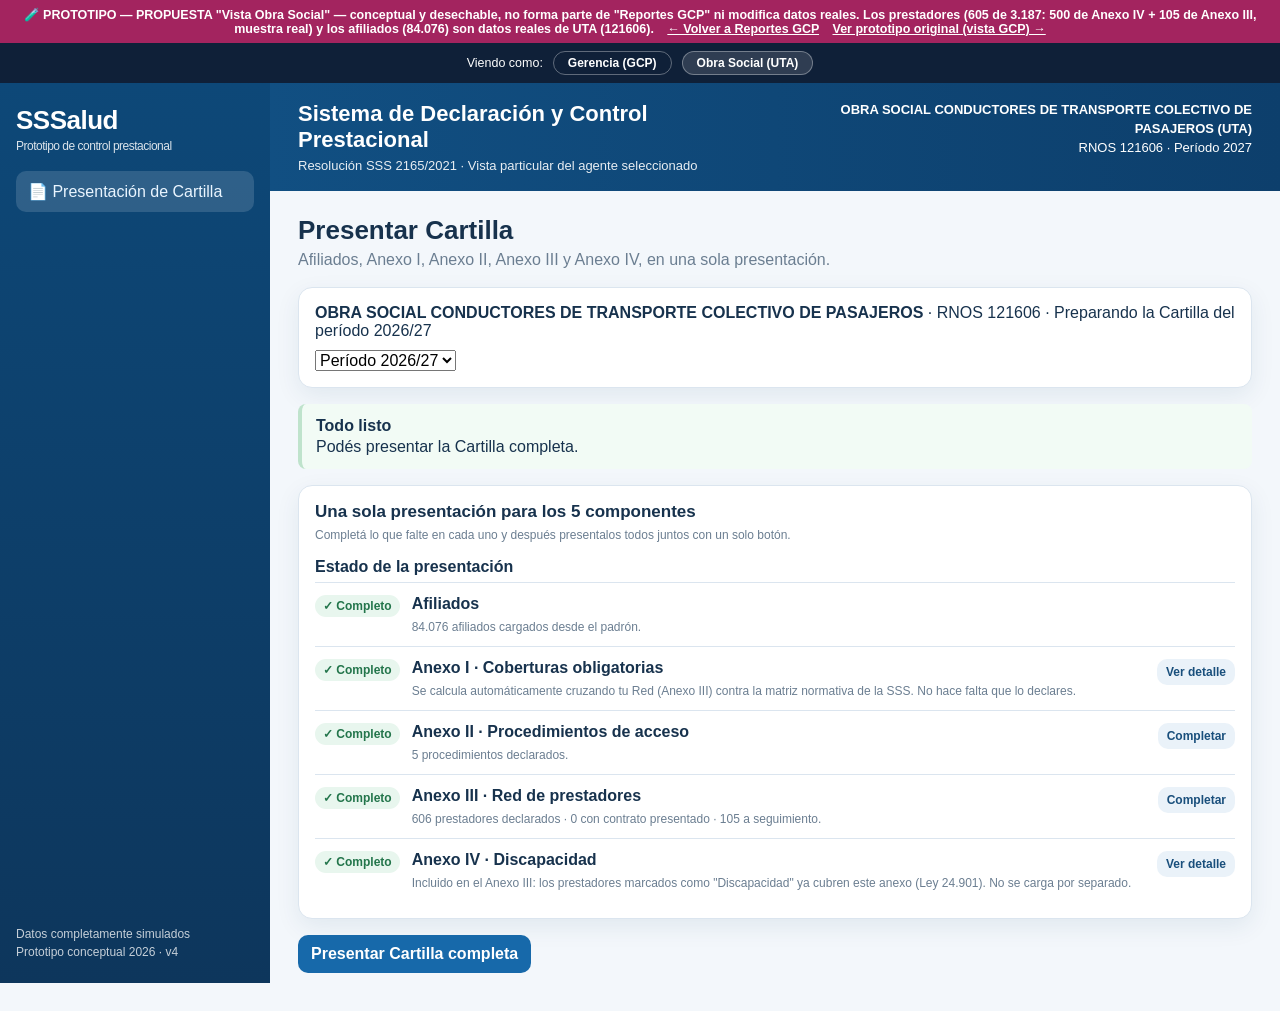
==== prototipo-2165-uta-os.html @ 91e7dcd5 "Prototipo Vista OS: arreglo de raiz el combo de Tipo - ancho automatico segun el contenido mas largo" ====
<!doctype html>
<html lang="es">
<head>
<meta charset="utf-8" />
<meta name="viewport" content="width=device-width, initial-scale=1" />
<title>Prototipo 2165/2021 - Control Prestacional</title>
<style>
:root{
  --navy:#0f3d67; --blue:#1769aa; --blue2:#2e8bd2; --bg:#f3f7fb; --card:#fff;
  --text:#17324d; --muted:#6b7e91; --line:#dbe5ef; --ok:#2e9b62; --warn:#e3a31a;
  --bad:#d84c4c; --info:#5f86b3; --shadow:0 8px 24px rgba(15,61,103,.08);
}
*{box-sizing:border-box} body{margin:0;font-family:Inter,Segoe UI,Arial,sans-serif;background:var(--bg);color:var(--text)}
button,input,select,textarea{font:inherit}.app{display:grid;grid-template-columns:270px 1fr;min-height:100vh}
.sidebar{background:linear-gradient(180deg,#0d4878,#0d365c);color:#fff;position:sticky;top:0;height:100vh;padding:22px 16px;display:flex;flex-direction:column;gap:18px}
.brand{font-size:26px;font-weight:800;letter-spacing:-.5px}.brand small{display:block;font-size:12px;font-weight:500;opacity:.85;margin-top:3px}.nav{display:flex;flex-direction:column;gap:6px}.nav button{border:0;background:transparent;color:#eaf5ff;padding:11px 12px;border-radius:10px;text-align:left;cursor:pointer;display:flex;align-items:center;gap:10px}.nav button:hover,.nav button.active{background:rgba(255,255,255,.14)}.nav .sub{font-size:11px;opacity:.7;display:block;margin-left:28px;margin-top:-5px;margin-bottom:4px}.sidefoot{margin-top:auto;font-size:12px;opacity:.76;line-height:1.5}
.main{min-width:0}.topbar{background:linear-gradient(90deg,#114f82,#0d3f6c);color:#fff;padding:18px 28px;display:flex;justify-content:space-between;gap:20px;align-items:flex-start}.topbar h1{font-size:22px;margin:0 0 5px}.topbar .meta{font-size:13px;opacity:.9}.org{text-align:right;font-size:13px;line-height:1.45}
.content{padding:24px 28px 38px;max-width:1500px;margin:0 auto}.page{display:none}.page.active{display:block}.pagehead{display:flex;justify-content:space-between;gap:16px;align-items:center;margin-bottom:18px}.pagehead h2{margin:0;font-size:26px}.pagehead p{margin:5px 0 0;color:var(--muted)}
.grid{display:grid;gap:14px}.cards{grid-template-columns:repeat(6,minmax(0,1fr));margin-bottom:16px}.card{background:var(--card);border:1px solid var(--line);border-radius:14px;box-shadow:var(--shadow);padding:16px}.metric{min-height:98px;padding:13px 14px}.metric .k{font-size:11.5px;color:var(--muted);line-height:1.25}.metric .v{font-size:22px;font-weight:800;margin:5px 0 3px}.metric .s{font-size:11px;color:var(--muted)}
.status{display:inline-flex;align-items:center;gap:6px;padding:4px 8px;border-radius:999px;font-size:12px;font-weight:700}.ok{background:#e8f6ee;color:#23754b}.warn{background:#fff4db;color:#8c6200}.bad{background:#fde8e8;color:#9c2c2c}.info{background:#eaf1f8;color:#3f668f}.gray{background:#eef2f5;color:#687786}.dot{width:8px;height:8px;border-radius:50%;background:currentColor}
.two{grid-template-columns:1.4fr 1fr}.three{grid-template-columns:1.2fr .9fr .9fr}.section-title{font-size:17px;font-weight:800;margin:0 0 12px}.progress{height:10px;background:#e9eff5;border-radius:999px;overflow:hidden}.progress span{display:block;height:100%;background:linear-gradient(90deg,var(--blue),#39a5e7)}
.alert{display:flex;gap:12px;padding:12px 0;border-bottom:1px solid var(--line)}.alert:last-child{border-bottom:0}.alert-icon{width:30px;height:30px;border-radius:50%;display:grid;place-items:center;color:#fff;font-weight:900;flex:0 0 auto}.alert strong{display:block;font-size:14px}.alert small{color:var(--muted)}
.tablewrap{overflow:auto;border:1px solid var(--line);border-radius:12px;background:#fff}.table{width:100%;border-collapse:collapse;font-size:13px}.table th{background:#edf4fa;text-align:left;padding:11px;white-space:nowrap}.table td{padding:11px;border-top:1px solid var(--line);vertical-align:top}.table tr:hover td{background:#fafcff}.filters{display:flex;gap:10px;flex-wrap:wrap;margin-bottom:12px}.filters input,.filters select{border:1px solid #cddae6;border-radius:10px;padding:9px 10px;background:#fff;min-width:160px}.btn{border:0;border-radius:10px;padding:10px 13px;cursor:pointer;font-weight:700}.btn.primary{background:var(--blue);color:#fff}.btn.secondary{background:#eaf2f9;color:#194f7c}.btn.danger{background:#fdeaea;color:#a22b2b}.btn.small{padding:6px 9px;font-size:12px}.btn:disabled{opacity:.45;cursor:not-allowed}.actions{display:flex;gap:8px;flex-wrap:wrap}
.providers-table{table-layout:fixed}
.providers-table th:nth-child(1),.providers-table td:nth-child(1){width:16%}
.providers-table th:nth-child(2),.providers-table td:nth-child(2){width:13%}
.providers-table th:nth-child(3),.providers-table td:nth-child(3){width:13%}
.providers-table th:nth-child(4),.providers-table td:nth-child(4){width:24%}
.providers-table th:nth-child(5),.providers-table td:nth-child(5){width:17%;white-space:normal}
.providers-table th:nth-child(6),.providers-table td:nth-child(6){width:12%}
.providers-table th:nth-child(7),.providers-table td:nth-child(7){width:5%}
.providers-table td{padding:8px 11px;line-height:1.3;font-size:13px}
.providers-table .mini-note{margin-top:1px;font-size:11px}
.multi-select{position:relative;display:inline-block}
.multi-select summary{list-style:none;cursor:pointer;border:1px solid #cddae6;border-radius:10px;padding:9px 10px;background:#fff;min-width:180px;display:flex;justify-content:space-between;align-items:center;gap:8px;font-size:13px;color:#20364a}
.multi-select summary::-webkit-details-marker{display:none}
.multi-select summary::after{content:'▾';color:var(--muted);font-size:11px}
.multi-select[open] summary{border-color:var(--blue)}
.multi-select .ms-menu{position:absolute;z-index:30;top:calc(100% + 4px);left:0;background:#fff;border:1px solid #cddae6;border-radius:10px;box-shadow:0 10px 26px rgba(15,40,70,.18);padding:8px;width:max-content;min-width:210px;max-width:340px;max-height:280px;overflow-y:auto;overflow-x:hidden;box-sizing:border-box}
.multi-select .ms-actions{display:flex;gap:12px;margin-bottom:6px;padding-bottom:6px;border-bottom:1px solid var(--line);font-size:12px}
.multi-select .ms-actions button{background:none;border:0;color:var(--blue);cursor:pointer;font-weight:700;padding:0}
.multi-select .ms-menu label{display:flex;align-items:center;gap:9px;padding:6px 6px;font-size:13px;white-space:nowrap;border-radius:6px;cursor:pointer;box-sizing:border-box}
.multi-select .ms-menu label input{flex:none;margin:0}
.multi-select .ms-menu label span{white-space:nowrap}
.multi-select .ms-menu label:hover{background:#f3f7fb}
.plain-list{font-size:13px;line-height:1.4}


.plain-list .more-link{color:#3f668f;cursor:pointer;text-decoration:underline;font-size:11.5px}
.contract-text{font-weight:800;font-size:13px}
.contract-text.ok{color:#23754b}.contract-text.warn{color:#8c6200}.contract-text.bad{color:#9c2c2c}.contract-text.info{color:#3f668f}
.detail-compact{border:1px solid var(--line);border-radius:10px;padding:11px 13px;background:#fafcff;font-size:14.5px}
.detail-compact .drow{padding:5px 0;border-bottom:1px dashed #e3eaf1}.detail-compact .drow:last-child{border-bottom:0}
.detail-compact .drow b{display:inline-block;min-width:130px;color:var(--blue);font-weight:800;font-size:12px;text-transform:uppercase;letter-spacing:.3px}

.kpirow{display:flex;gap:8px;flex-wrap:wrap}.pill{background:#eef5fb;border:1px solid #d7e4ef;border-radius:999px;padding:7px 10px;font-size:12px}.law{display:grid;grid-template-columns:1.1fr 1.2fr .9fr .8fr auto;gap:10px;align-items:center;padding:12px;border-bottom:1px solid var(--line)}.law:last-child{border-bottom:0}.law small{color:var(--muted)}
.locality{display:grid;grid-template-columns:1.1fr .55fr 1.1fr 1fr .85fr .8fr;gap:10px;align-items:center;padding:12px;border-bottom:1px solid var(--line)}.locality.header{font-weight:800;background:#edf4fa;border-radius:10px 10px 0 0}.locality:last-child{border-bottom:0}
.callout{border-left:4px solid var(--blue);background:#eef6fc;padding:13px 14px;border-radius:8px;margin-bottom:14px}.callout.warnc{border-left-color:var(--warn);background:#fff8e9}.callout.badc{border-left-color:var(--bad);background:#fff1f1}.callout strong{display:block;margin-bottom:3px}
.formgrid{display:grid;grid-template-columns:repeat(2,minmax(0,1fr));gap:12px}.field label{display:block;font-size:12px;font-weight:800;margin-bottom:5px}.field input,.field select,.field textarea{width:100%;border:1px solid #cbd9e6;border-radius:9px;padding:10px;background:#fff}.field.full{grid-column:1/-1}.checkgrid{display:grid;grid-template-columns:repeat(3,1fr);gap:8px}.check{border:1px solid var(--line);padding:9px;border-radius:9px;background:#fafcff;font-size:13px}
.modal{position:fixed;inset:0;background:rgba(10,35,55,.45);display:none;place-items:center;padding:20px;z-index:50}.modal.open{display:grid}.modalbox{background:#fff;width:min(820px,100%);max-height:90vh;overflow:auto;border-radius:16px;box-shadow:0 30px 80px rgba(0,0,0,.25)}.modalhead{padding:16px 18px;border-bottom:1px solid var(--line);display:flex;justify-content:space-between;align-items:center}.modalbody{padding:18px}.modalfoot{padding:14px 18px;border-top:1px solid var(--line);display:flex;justify-content:flex-end;gap:8px}.x{border:0;background:transparent;font-size:22px;cursor:pointer;color:var(--muted)}
.toast{position:fixed;right:20px;bottom:20px;background:#123f66;color:#fff;padding:12px 16px;border-radius:10px;box-shadow:var(--shadow);display:none;z-index:80}.toast.show{display:block}.empty{padding:30px;text-align:center;color:var(--muted)}
.steps{display:grid;gap:10px}.step{display:flex;gap:12px;align-items:flex-start;padding:12px;border:1px solid var(--line);border-radius:10px}.step .n{width:26px;height:26px;border-radius:50%;display:grid;place-items:center;background:#eaf2f9;color:var(--blue);font-weight:800}.step.done .n{background:#e8f6ee;color:var(--ok)}
.modalbox.wide{width:min(1120px,96vw)}.refesbar{display:grid;grid-template-columns:1fr auto;gap:10px;align-items:end}.typegrid{display:grid;grid-template-columns:repeat(4,minmax(0,1fr));gap:8px}.typecheck{display:flex;gap:8px;align-items:flex-start;padding:10px;border:1px solid var(--line);border-radius:10px;background:#fafcff;font-size:13px;cursor:pointer}.typecheck input{margin-top:2px}.groupbox{border:1px solid var(--line);border-radius:12px;padding:13px;background:#fbfdff;margin-top:12px}.groupbox.hidden{display:none}.group-title{display:flex;justify-content:space-between;align-items:center;gap:10px;font-size:13px;font-weight:800;margin-bottom:10px}.servicegrid{display:grid;grid-template-columns:repeat(4,minmax(0,1fr));gap:7px 12px}.serviceitem{display:flex;gap:7px;align-items:flex-start;font-size:12px}.serviceitem input{margin-top:2px}.provider-summary{display:flex;gap:6px;flex-wrap:wrap}.chip{display:inline-flex;align-items:center;background:#edf4fa;border:1px solid #d5e3ef;border-radius:999px;padding:4px 7px;font-size:11px;color:#355b7b}.chip.more{background:#f5f1ff;border-color:#ddd1ff;color:#62459c}.th-sort{background:none;border:0;font:inherit;font-weight:700;color:inherit;cursor:pointer;padding:0;text-align:left}.th-sort:hover{text-decoration:underline}.clickable-row{cursor:pointer}.clickable-row:hover{background:#f5f9fd}.mini-note{font-size:12px;color:var(--muted);margin-top:7px}.detail-list{display:grid;grid-template-columns:repeat(2,minmax(0,1fr));gap:10px}.detail-box{border:1px solid var(--line);border-radius:10px;padding:11px;background:#fafcff}.detail-box b{display:block;margin-bottom:4px}.inline-help{font-size:11px;color:var(--muted)}

/* Dashboard de control */
.dashboard-head{display:flex;justify-content:space-between;gap:14px;align-items:flex-start;margin-bottom:14px}.dashboard-org{background:#eef6fc;border:1px solid var(--line);border-radius:12px;padding:11px 13px;min-width:310px;font-size:12px;line-height:1.45}.dashboard-org b{font-size:13px}.metric.clickable{cursor:pointer;transition:.18s transform,.18s box-shadow}.metric.clickable:hover{transform:translateY(-2px);box-shadow:0 12px 28px rgba(15,61,103,.14)}
.dashboard-main{display:grid;grid-template-columns:1.35fr .9fr 1fr;gap:14px;margin-bottom:14px}.donut-wrap{display:flex;align-items:center;gap:28px;min-height:255px}.donut{width:175px;height:175px;border-radius:50%;background:conic-gradient(var(--ok) 0 92%,var(--warn) 92% 97%,var(--bad) 97% 100%);display:grid;place-items:center;position:relative;flex:0 0 auto}.donut:before{content:"";width:116px;height:116px;border-radius:50%;background:#fff;position:absolute}.donut-center{position:relative;text-align:center;z-index:2}.donut-center strong{font-size:30px;display:block}.donut-center small{color:var(--muted)}.legend{display:grid;gap:12px}.legend-row{display:flex;gap:9px;align-items:center;font-size:13px}.legend-dot{width:12px;height:12px;border-radius:50%;flex:0 0 auto}.map-card{min-height:300px}.map-tabs{display:flex;gap:0;margin-bottom:10px}.map-tabs span{padding:7px 14px;border:1px solid var(--line);font-size:12px}.map-tabs span:first-child{background:var(--blue);color:#fff;border-color:var(--blue);border-radius:8px 0 0 8px}.map-tabs span:last-child{border-radius:0 8px 8px 0}.arg-map{display:grid;grid-template-columns:118px 1fr;gap:14px;align-items:center}.argentina-schematic{height:210px;position:relative;margin:auto;width:88px}.province{position:absolute;border-radius:10px;border:2px solid #fff;box-shadow:0 0 0 1px rgba(0,0,0,.04)}.province.okp{background:#47b86e}.province.warnp{background:#f1b62b}.province.badp{background:#e35a5a}.province.grayp{background:#c9d2da}.p1{width:50px;height:31px;left:17px;top:0}.p2{width:56px;height:32px;left:12px;top:25px}.p3{width:62px;height:34px;left:8px;top:51px}.p4{width:58px;height:34px;left:11px;top:78px}.p5{width:52px;height:34px;left:16px;top:105px}.p6{width:46px;height:34px;left:22px;top:132px}.p7{width:37px;height:31px;left:28px;top:159px}.p8{width:26px;height:26px;left:36px;top:184px}.map-legend{display:grid;gap:9px;font-size:12px}.map-legend b{font-size:13px}.alert-count{background:var(--bad);color:#fff;border-radius:999px;padding:2px 7px;font-size:11px;margin-left:5px}.dashboard-bottom{display:grid;grid-template-columns:1.25fr .95fr .82fr;gap:14px}.module-table{width:100%;border-collapse:collapse;font-size:12px}.module-table th{background:#edf4fa;text-align:left;padding:9px}.module-table td{padding:9px;border-top:1px solid var(--line)}.beneficiary-list{display:grid;gap:10px}.beneficiary-row{display:grid;grid-template-columns:90px 1fr 58px;gap:9px;align-items:center;font-size:12px}.bar{height:11px;background:#e8eef4;border-radius:2px;overflow:hidden}.bar span{display:block;height:100%;background:#2586cf}.quick-list{display:grid;gap:8px}.quick-list button{width:100%;text-align:left;border:1px solid var(--line);background:#f7fbfe;color:#184f7c;border-radius:8px;padding:10px;cursor:pointer;font-weight:700}.quick-list button:hover{background:#edf6fd}.dashboard-note{margin-top:14px;font-size:11px;color:var(--muted)}
@media (max-width:1200px){.dashboard-main,.dashboard-bottom{grid-template-columns:1fr 1fr}.dashboard-main>.card:last-child,.dashboard-bottom>.card:first-child{grid-column:1/-1}}@media (max-width:760px){.dashboard-head{display:block}.dashboard-org{margin-top:10px;min-width:0}.dashboard-main,.dashboard-bottom{grid-template-columns:1fr}.dashboard-main>.card:last-child,.dashboard-bottom>.card:first-child{grid-column:auto}.donut-wrap{flex-direction:column;align-items:flex-start}.arg-map{grid-template-columns:105px 1fr}}

@media (max-width:1100px){.typegrid,.servicegrid{grid-template-columns:repeat(2,1fr)}.cards{grid-template-columns:repeat(3,1fr)}.two,.three{grid-template-columns:1fr}.app{grid-template-columns:220px 1fr}.locality{grid-template-columns:1fr 1fr 1fr}.locality>div:nth-child(n+4){display:none}}
@media (max-width:760px){.typegrid,.servicegrid,.detail-list{grid-template-columns:1fr}.app{display:block}.sidebar{position:relative;height:auto}.nav{display:grid;grid-template-columns:repeat(2,1fr)}.nav .sub{display:none}.topbar{padding:14px 16px}.org{display:none}.content{padding:16px}.cards{grid-template-columns:1fr}.formgrid{grid-template-columns:1fr}.checkgrid{grid-template-columns:1fr}.law{grid-template-columns:1fr}.locality{grid-template-columns:1fr 1fr}.locality>div:nth-child(n+3){display:none}}
</style>
</head>
<body>
<div style="background:#a3245f;color:#fff;text-align:center;padding:7px 12px;font-size:12.5px;font-weight:700">
  🧪 PROTOTIPO — PROPUESTA "Vista Obra Social" — conceptual y desechable, no forma parte de "Reportes GCP" ni modifica datos reales. Los prestadores (605 de 3.187: 500 de Anexo IV + 105 de Anexo III, muestra real) y los afiliados (84.076) son datos reales de UTA (121606).
  <a href="./index.html" style="color:#fff;text-decoration:underline;margin-left:10px">← Volver a Reportes GCP</a>
  <a href="./prototipo-2165-uta.html" style="color:#fff;text-decoration:underline;margin-left:10px">Ver prototipo original (vista GCP) →</a>
</div>
<div style="background:#0f2038;color:#fff;text-align:center;padding:8px 12px;font-size:12.5px;display:flex;align-items:center;justify-content:center;gap:10px">
  <span>Viendo como:</span>
  <button id="roleBtnGcp" onclick="setRole('gcp')" style="border:1px solid #ffffff55;background:#ffffff22;color:#fff;border-radius:999px;padding:4px 14px;font-size:12px;font-weight:800;cursor:pointer">Gerencia (GCP)</button>
  <button id="roleBtnOs" onclick="setRole('os')" style="border:1px solid #ffffff55;background:transparent;color:#fff;border-radius:999px;padding:4px 14px;font-size:12px;font-weight:800;cursor:pointer">Obra Social (UTA)</button>
</div>
<div class="app">
  <aside class="sidebar">
    <div class="brand">SSSalud <small>Prototipo de control prestacional</small></div>
    <div class="nav" id="nav">
      <button class="active" data-page="inicio" data-role="gcp">🏠 Inicio</button>
      <button data-page="agentes" data-role="gcp">🧾 Obras sociales</button><span class="sub" data-role="gcp">Universo / búsqueda</span>
      <button data-page="os" data-role="gcp">📊 Tablero OS</button><span class="sub" data-role="gcp">Detalle de agente seleccionado</span>
      <button data-page="coberturas" data-role="gcp">📋 Coberturas obligatorias</button><span class="sub" data-role="gcp">Anexo I / Matriz normativa</span>
      <button data-page="procedimientos" data-role="gcp">🧭 Procedimientos de acceso</button><span class="sub" data-role="gcp">Anexo II</span>
      <button data-page="red" data-role="gcp">🏥 Red y mecanismos</button><span class="sub" data-role="gcp">Anexo III</span>
      <button data-page="discapacidad" data-role="gcp">♿ Discapacidad</button><span class="sub" data-role="gcp">Anexo IV</span>
      <button data-page="suficiencia" data-role="gcp">📍 Suficiencia prestacional</button>
      <button data-page="reclamos" data-role="gcp">⚠️ Reclamos y alertas</button>
      <button data-page="presentacion" data-role="gcp">📄 Presentación 2165</button>
      <button data-page="presentacion-os" data-role="os">📄 Presentación de Cartilla</button>
    </div>
    <div class="sidefoot">Datos completamente simulados<br>Prototipo conceptual 2026 · v4</div>
  </aside>
  <main class="main">
    <header class="topbar"><div><h1>Sistema de Declaración y Control Prestacional</h1><div class="meta" id="topbarMeta">Resolución SSS 2165/2021 · PROTOTIPO con datos reales de UTA (121606): 605 prestadores reales (Anexo III + IV, muestra de 3.187 totales), y 84.076 afiliados reales</div></div><div class="org" id="topbarOrg"><b>Superintendencia de Servicios de Salud</b><br>Resumen general · Período 2027</div></header>
    <div class="content">
      <section class="page active" id="page-inicio">
        <div class="dashboard-head">
          <div><h2 style="margin:0;font-size:26px">Tablero general · Resolución 2165/2021</h2><p style="margin:5px 0 0;color:var(--muted)">Vista consolidada del universo de Obras Sociales. Desde acá se monitorea el estado general y luego se accede al detalle de una OS.</p></div>
          <div class="dashboard-org"><b>Superintendencia de Servicios de Salud</b><br>Período: <b>2027</b> · Universo de agentes<br><button class="btn small secondary" style="margin-top:7px" data-go="agentes">Buscar obra social</button></div>
        </div>
        <div class="grid cards">
          <div class="card metric clickable" data-go="agentes"><div class="k">Agentes registrados</div><div class="v" id="genTotalAgents">298</div><span class="status info"><span class="dot"></span>Universo total</span><div class="mini-note">Ver listado →</div></div>
          <div class="card metric"><div class="k">Presentaciones recibidas</div><div class="v" id="genPresented">241</div><span class="status ok"><span class="dot"></span>80,9% del total</span><div class="mini-note">Período vigente</div></div>
          <div class="card metric"><div class="k">Aprobadas / conformes</div><div class="v" id="genApproved">180</div><span class="status ok"><span class="dot"></span>Con evaluación favorable</span><div class="mini-note">Seguimiento activo</div></div>
          <div class="card metric"><div class="k">Con observaciones</div><div class="v" id="genObserved">44</div><span class="status warn"><span class="dot"></span>Requieren adecuación</span><div class="mini-note">Ver agentes →</div></div>
          <div class="card metric"><div class="k">No presentadas / pendientes</div><div class="v" id="genPending">74</div><span class="status bad"><span class="dot"></span>Control prioritario</span><div class="mini-note">Intimar / revisar</div></div>
        </div>

        <div class="dashboard-main">
          <div class="card">
            <div style="display:flex;justify-content:space-between;gap:12px;align-items:center"><h3 class="section-title">Cumplimiento general del universo</h3><button class="btn small secondary" data-go="agentes">Abrir listado de obras sociales</button></div>
            <div class="donut-wrap">
              <div class="donut"><div class="donut-center"><strong>81%</strong><small>Presentación<br>vigente</small></div></div>
              <div class="legend">
                <div class="legend-row"><span class="legend-dot" style="background:var(--ok)"></span><div><b>180</b> aprobadas / conformes</div></div>
                <div class="legend-row"><span class="legend-dot" style="background:var(--warn)"></span><div><b>44</b> con observaciones</div></div>
                <div class="legend-row"><span class="legend-dot" style="background:var(--bad)"></span><div><b>17</b> pendientes de evaluación</div></div>
                <div class="legend-row"><span class="legend-dot" style="background:#c9d2da"></span><div><b>57</b> no presentadas</div></div>
              </div>
            </div>
          </div>
          <div class="card map-card">
            <h3 class="section-title">Distribución territorial del control</h3>
            <div class="map-tabs"><span>Por provincia</span><span>Por cantidad de observaciones</span></div>
            <div class="arg-map">
              <div class="arg-grid">
                <span class="g green"></span><span class="g green"></span><span class="g yellow"></span>
                <span class="g green"></span><span class="g red"></span><span class="g green"></span>
                <span class="g green"></span><span class="g yellow"></span><span class="g green"></span>
                <span class="g green"></span><span class="g green"></span><span class="g gray"></span>
              </div>
              <div class="legend compact">
                <div class="legend-row"><span class="legend-dot" style="background:var(--ok)"></span><div>Seguimiento normal (16)</div></div>
                <div class="legend-row"><span class="legend-dot" style="background:var(--warn)"></span><div>Observación media (6)</div></div>
                <div class="legend-row"><span class="legend-dot" style="background:var(--bad)"></span><div>Alta criticidad (2)</div></div>
              </div>
            </div>
            <div class="map-footer"><div><b>6</b> provincias concentran la mayor cantidad de alertas.</div><button class="btn small secondary" data-go="agentes">Ver detalle por OS</button></div>
          </div>
          <div class="card">
            <div style="display:flex;justify-content:space-between;align-items:center"><h3 class="section-title">Alertas globales</h3><button class="btn small secondary" data-go="agentes">Buscar agente</button></div>
            <div id="globalAlerts">
              <div class="alert"><div class="alert-icon" style="background:var(--bad)">!</div><div><strong>No presentación</strong><small>57 agentes todavía no presentaron la cartilla 2027.</small></div></div>
              <div class="alert"><div class="alert-icon" style="background:var(--warn)">!</div><div><strong>Red insuficiente</strong><small>44 agentes tienen observaciones de suficiencia territorial.</small></div></div>
              <div class="alert"><div class="alert-icon" style="background:var(--warn)">!</div><div><strong>Urgencias</strong><small>12 agentes mantienen procedimientos incompatibles con atención inmediata.</small></div></div>
              <div class="alert"><div class="alert-icon" style="background:var(--bad)">!</div><div><strong>Leyes especiales</strong><small>9 agentes no acreditan mecanismos completos para insumos / coberturas específicas.</small></div></div>
            </div>
          </div>
        </div>

        <div class="dashboard-lower">
          <div class="card">
            <div style="display:flex;justify-content:space-between;align-items:center"><h3 class="section-title">Resumen por módulo</h3><button class="btn small secondary" data-go="agentes">Ver agentes observados</button></div>
            <div class="tablewrap"><table class="table"><thead><tr><th>Módulo</th><th>Conforme</th><th>Observado</th><th>Pendiente</th></tr></thead><tbody>
              <tr><td><b>Anexo I · Coberturas obligatorias</b></td><td>201</td><td>28</td><td>12</td></tr>
              <tr><td><b>Anexo II · Procedimientos de acceso</b></td><td>223</td><td>13</td><td>5</td></tr>
              <tr><td><b>Anexo III · Red prestacional</b></td><td>194</td><td>37</td><td>10</td></tr>
              <tr><td><b>Anexo IV · Discapacidad</b></td><td>212</td><td>21</td><td>8</td></tr>
              <tr><td><b>Suficiencia prestacional</b></td><td>180</td><td>44</td><td>17</td></tr>
            </tbody></table></div>
          </div>
          <div class="card">
            <h3 class="section-title">Búsqueda rápida de obra social</h3>
            <div class="filters" style="margin-bottom:10px"><input id="homeOsSearch" placeholder="RNOS, nombre o CUIT"><button class="btn primary" id="homeSearchBtn">Buscar</button></div>
            <div class="mini-note">Sugerencia: buscá por RNOS 121606 o "UTA" para ver la Obra Social con datos reales</div>
            <div id="homeSearchResult" class="mini-note" style="margin-top:12px"></div>
            <div class="actions" style="margin-top:14px"><button class="btn secondary" data-go="agentes">Abrir listado completo</button><button class="btn secondary" id="openSelectedOs">Ir al tablero particular</button></div>
          </div>
        </div>
      </section>


      <section class="page" id="page-agentes">
        <div class="pagehead"><div><h2>Obras sociales / Agentes de Seguro</h2><p>Listado general para buscar una obra social y abrir su tablero particular.</p></div><div class="actions"><button class="btn secondary" id="clearAgentFilters">Limpiar filtros</button><button class="btn primary" id="openAgentDetail">Abrir tablero seleccionado</button></div></div>
        <div class="filters"><input id="agentSearch" placeholder="Buscar por RNOS, nombre o CUIT"><select id="agentStatus"><option value="">Todos los estados</option><option>Aprobada</option><option>Observada</option><option>Pendiente</option><option>No presentada</option></select><select id="agentProvince"><option value="">Todas las jurisdicciones</option><option>Nacional</option><option>Córdoba</option><option>Buenos Aires</option><option>Santa Fe</option><option>Chubut</option></select></div>
        <div class="tablewrap"><table class="table"><thead><tr><th></th><th>RNOS</th><th>Obra social</th><th>Jurisdicción</th><th>Estado</th><th>Cobertura</th><th>Red</th><th>Suficiencia</th><th>Alertas</th><th></th></tr></thead><tbody id="agentRows"></tbody></table></div>
      </section>


      <section class="page" id="page-os">
        
        <div class="dashboard-head">
          <div><h2 style="margin:0;font-size:26px">Tablero particular de la obra social</h2><p style="margin:5px 0 0;color:var(--muted)">Detalle del agente seleccionado. Desde aquí se analiza su presentación, red, suficiencia y alertas.</p></div>
          <div class="dashboard-org"><b id="osNameCard">Obra Social del Bienestar</b><br>RNOS: <span id="osRnosCard">999999</span> · <span id="osScopeCard">Cobertura nacional</span><br>Beneficiarios: <b id="osBenefCard">125.430</b> · Período: <b id="osPeriodCard">2027</b><br><button class="btn small secondary" style="margin-top:7px" data-go="suficiencia">Ver datos del padrón</button></div>
        </div>

        <div class="grid cards">
          <div class="card metric clickable" data-go="coberturas"><div class="k">Coberturas obligatorias · Anexo I</div><div class="v" id="metricCoverage">92%</div><span class="status warn"><span class="dot"></span>12 observaciones</span><div class="mini-note">Ver detalle →</div></div>
          <div class="card metric clickable" data-go="procedimientos"><div class="k">Procedimientos de acceso · Anexo II</div><div class="v">Cumple</div><span class="status ok"><span class="dot"></span>Declarados</span><div class="mini-note">Ver detalle →</div></div>
          <div class="card metric clickable" data-go="red"><div class="k">Red declarada · Anexo III</div><div class="v" id="metricProviders">438</div><span class="status info"><span class="dot"></span>Prestadores / sedes</span><div class="mini-note">Ver detalle →</div></div>
          <div class="card metric clickable" data-go="red"><div class="k">Contratos de la red</div><div class="v" id="metricContratosPresentados">—</div><span class="status warn" id="metricContratosSeguimiento"><span class="dot"></span>—</span><div class="mini-note" id="metricContratosNo428">Ver detalle →</div></div>
          <div class="card metric clickable" data-go="discapacidad"><div class="k">Discapacidad · Anexo IV</div><div class="v">Cumple</div><span class="status ok"><span class="dot"></span>Red específica</span><div class="mini-note">Ver detalle →</div></div>
          <div class="card metric clickable" data-go="suficiencia"><div class="k">Suficiencia territorial</div><div class="v" id="metricSuff">83%</div><span class="status warn"><span class="dot"></span>6 jurisdicciones a revisar</span><div class="mini-note">Ver mapa / detalle →</div></div>
        </div>

        <div class="dashboard-main">
          <div class="card">
            <div style="display:flex;justify-content:space-between;gap:12px;align-items:center"><h3 class="section-title">Cobertura normativa · PMO + leyes especiales</h3><button class="btn small secondary" data-go="coberturas">Ver matriz completa</button></div>
            <div class="donut-wrap">
              <div class="donut"><div class="donut-center"><strong>92%</strong><small>Cumplimiento<br>global</small></div></div>
              <div class="legend">
                <div class="legend-row"><span class="legend-dot" style="background:var(--ok)"></span><div><b>142</b> obligaciones cumplidas</div></div>
                <div class="legend-row"><span class="legend-dot" style="background:var(--warn)"></span><div><b>8</b> con observaciones</div></div>
                <div class="legend-row"><span class="legend-dot" style="background:var(--bad)"></span><div><b>4</b> sin cobertura acreditada</div></div>
                <div class="legend-row"><span class="legend-dot" style="background:#c9d2da"></span><div><b>154</b> obligaciones totales</div></div>
              </div>
            </div>
          </div>

          <div class="card map-card">
            <h3 class="section-title">Suficiencia territorial</h3>
            <div class="map-tabs"><span>Por provincia</span><span>Por prestación</span></div>
            <div class="arg-map">
              <div class="argentina-schematic" title="Mapa esquemático del prototipo">
                <span class="province okp p1"></span><span class="province okp p2"></span><span class="province warnp p3"></span><span class="province okp p4"></span><span class="province badp p5"></span><span class="province okp p6"></span><span class="province warnp p7"></span><span class="province okp p8"></span>
              </div>
              <div class="map-legend">
                <div><span class="legend-dot" style="background:var(--ok);display:inline-block;margin-right:7px"></span><b>Suficiencia acreditada</b> (18)</div>
                <div><span class="legend-dot" style="background:var(--warn);display:inline-block;margin-right:7px"></span><b>Con observaciones</b> (4)</div>
                <div><span class="legend-dot" style="background:var(--bad);display:inline-block;margin-right:7px"></span><b>Insuficiencia</b> (2)</div>
                <div><span class="legend-dot" style="background:#c9d2da;display:inline-block;margin-right:7px"></span><b>Sin beneficiarios</b> (0)</div>
                <button class="btn small secondary" style="margin-top:7px" data-go="suficiencia">Abrir análisis territorial</button>
              </div>
            </div>
          </div>

          <div class="card">
            <div style="display:flex;justify-content:space-between;align-items:center"><h3 class="section-title">Alertas principales <span class="alert-count">4</span></h3><button class="btn small secondary" data-go="reclamos">Ver todas</button></div>
            <div id="homeAlerts"></div>
          </div>
        </div>

        <div class="dashboard-bottom">
          <div class="card">
            <h3 class="section-title">Estado por módulo de la Resolución 2165/2021</h3>
            <div class="tablewrap"><table class="module-table"><thead><tr><th>Módulo / Anexo</th><th>Estado</th><th>Detalle</th></tr></thead><tbody>
              <tr><td><b>Anexo I</b> · Coberturas obligatorias</td><td><span class="status ok">Cumple</span></td><td>142/154 obligaciones</td></tr>
              <tr><td><b>Anexo II</b> · Procedimientos de acceso</td><td><span class="status ok">Cumple</span></td><td>Procedimientos declarados</td></tr>
              <tr><td><b>Anexo III</b> · Red de prestadores</td><td><span class="status ok">Cumple</span></td><td><span id="dashboardProviderCount">438</span> prestadores / sedes</td></tr>
              <tr><td><b>Anexo IV</b> · Discapacidad</td><td><span class="status ok">Cumple</span></td><td>Red específica declarada</td></tr>
              <tr><td><b>Suficiencia prestacional</b></td><td><span class="status warn">Observaciones</span></td><td>4 provincias / 12 localidades</td></tr>
            </tbody></table></div>
          </div>

          <div class="card">
            <h3 class="section-title">Beneficiarios por provincia</h3>
            <div class="beneficiary-list">
              <div class="beneficiary-row"><span>Buenos Aires</span><div class="bar"><span style="width:100%"></span></div><b>52.939</b></div>
              <div class="beneficiary-row"><span>Tucumán</span><div class="bar"><span style="width:11%"></span></div><b>6.071</b></div>
              <div class="beneficiary-row"><span>Santa Fe</span><div class="bar"><span style="width:10%"></span></div><b>5.486</b></div>
              <div class="beneficiary-row"><span>C.A.B.A.</span><div class="bar"><span style="width:7%"></span></div><b>3.530</b></div>
              <div class="beneficiary-row"><span>Misiones</span><div class="bar"><span style="width:6%"></span></div><b>3.031</b></div>
              <div class="beneficiary-row"><span>Salta</span><div class="bar"><span style="width:4%"></span></div><b>2.190</b></div>
              <div class="beneficiary-row"><span>Resto (17 provincias)</span><div class="bar"><span style="width:22%"></span></div><b>10.829</b></div>
            </div>
          </div>

          <div class="card">
            <h3 class="section-title">Accesos rápidos</h3>
            <div class="quick-list">
              <button data-go="red">⌕ Buscar prestador · REFES/REFEPS</button>
              <button id="quickNewProvider">⊞ Declarar nuevo prestador</button>
              <button data-go="red">✎ Actualizar prestaciones</button>
              <button data-go="reclamos">▣ Ver reclamos de la OS</button>
              <button data-go="presentacion">▤ Generar presentación 2165/2021</button>
            </div>
          </div>
        </div>
        <div class="dashboard-note">Datos completamente simulados. El tablero representa la lógica funcional propuesta: obligación normativa + padrón + red/mecanismos + REFES/REFEPS + accesibilidad + reclamos.</div>
      
      </section>

      <section class="page" id="page-coberturas">
        <div class="pagehead"><div><h2>Coberturas obligatorias</h2><p>Matriz normativa central. La obra social no declara la ley: declara cómo cumple cada obligación.</p></div><span class="status info"><span class="dot"></span>154 obligaciones simuladas</span></div>
        <div class="callout"><strong>Principio del módulo</strong>La SSS mantiene PMO y leyes especiales. Cuando cambia una norma se actualiza esta matriz una sola vez; no se obliga a cada OS a volver a transcribirla.</div>
        <div class="filters"><input id="lawSearch" placeholder="Buscar norma o cobertura"><select id="lawStatus"><option value="">Todos los estados</option><option>Cumple</option><option>Observación</option><option>No acredita</option></select></div>
        <div class="card" style="padding:0"><div id="laws"></div></div>
      </section>

      <section class="page" id="page-procedimientos">
        <div class="pagehead"><div><h2>Procedimientos de acceso</h2><p>Transformación estructurada del Anexo II: reglas reales de acceso, no un texto general.</p></div><button class="btn secondary" id="editProcedures">Editar declaración</button></div>
        <div class="grid two">
          <div class="card"><h3 class="section-title">Procedimientos declarados</h3><div id="proceduresTable" class="tablewrap"></div></div>
          <div><div class="callout warnc"><strong>Regla de urgencia/emergencia</strong>La atención inmediata no debería depender de autorización previa. La validación administrativa se registra como posterior.</div><div class="card"><h3 class="section-title">Controles automáticos</h3><div class="steps"><div class="step done"><div class="n">✓</div><div><b>Canal de orientación</b><br><small>0800 y web declarados.</small></div></div><div class="step done"><div class="n">✓</div><div><b>Autorización programada</b><br><small>Plazos y documentación definidos.</small></div></div><div class="step"><div class="n">!</div><div><b>Urgencias</b><br><small>Una localidad mantiene autorización previa: genera alerta.</small></div></div></div></div></div>
        </div>
      </section>

      <section class="page" id="page-red">
        <div class="pagehead"><div><h2>Red y mecanismos de cobertura</h2><p>La OS declara cada prestador una sola vez y selecciona toda la capacidad que tiene disponible con él.</p></div><button class="btn primary" id="newProvider">+ Declarar prestador</button></div>
        <div class="callout"><strong>Carga simplificada</strong>Una declaración por prestador/sede. La OS marca tipos, especialidades y capacidades en un único formulario; el sistema las desagrega internamente para cruzarlas con PMO, leyes especiales, padrón y suficiencia.</div>
        <div class="filters"><input id="providerSearch" placeholder="Prestador, localidad, tipo o prestación"><select id="providerProvince"><option value="">Todas las provincias</option></select><details class="multi-select" id="providerTipoSelect"><summary><span id="providerTipoSummary">Todos los tipos</span></summary><div class="ms-menu"><div class="ms-actions"><button type="button" onclick="tipoSelectAll(true)">Todos</button><button type="button" onclick="tipoSelectAll(false)">Ninguno</button></div><div id="providerTipoOptions"></div></div></details><select id="providerMode"><option value="">Todas las modalidades</option><option>Contrato directo</option><option>Pago por prestación</option><option>Convenio regional</option><option>Derivación garantizada</option></select><select id="providerContract"><option value="">Contrato: Todos</option><option value="presentado">Presentado</option><option value="no428">N/C (428/99)</option><option value="seguimiento">Sin contrato — a seguimiento</option><option value="otros">Sin contrato — otros motivos</option></select></div>
        <div class="mini-note" style="margin-bottom:8px"><b>Contrato:</b> refleja si hay Nº de EX o PDF cargado. No indica si el prestador está habilitado — eso ya lo garantiza REFES/REFEPS al momento de declararlo.</div>
        <div class="tablewrap"><table class="table providers-table"><thead><tr id="providerHeadRow"><th>Prestador</th><th>Ubicación</th><th>Tipo(s)</th><th>Prestación</th><th>Modalidad</th><th>Contrato</th><th></th></tr></thead><tbody id="providerRows"></tbody></table></div>
      </section>

      <section class="page" id="page-discapacidad">
        <div class="pagehead"><div><h2>Discapacidad · Ley 24.901</h2><p>Red específica vinculada al mismo registro de prestadores, evitando duplicar carga.</p></div><span class="status ok" style="cursor:pointer" onclick="showCriteria('Discapacidad · Ley 24.901 — Criterios evaluados', `<ul style=\'margin:0;padding-left:18px;line-height:1.7\'><li>Existencia de al menos un prestador por modalidad exigida (rehabilitación, centro de día, escolaridad especial, transporte) en cada jurisdicción con afiliados.</li><li>Población alcanzada por esa modalidad vs. población total con discapacidad declarada en la jurisdicción.</li><li>Mecanismo de acceso disponible (directo, derivación) compatible con la frecuencia habitual del tratamiento.</li><li>Ausencia de reclamos confirmados asociados a esa modalidad en el período vigente.</li></ul><div class=\'mini-note\' style=\'margin-top:10px\'>Resultado simulado en este prototipo — la lógica de cruce real todavía no está construida.</div>`)"><span class="dot"></span>Cumple estructuralmente</span></div>
        <div class="grid two"><div class="card"><h3 class="section-title">Modalidades controladas</h3><div class="tablewrap"><table class="table"><thead id="modalidadesHead"><tr><th>Modalidad</th><th>Prestadores</th><th>Jurisdicciones</th><th>Estado</th></tr></thead><tbody id="modalidadesRows"></tbody></table></div><div class="mini-note">Hacé clic en una fila para ver el listado de prestadores de esa modalidad en Red y mecanismos.</div></div><div class="card"><h3 class="section-title">Lógica</h3><p>El sistema no considera suficiente que exista un prestador de discapacidad en una cartilla. Cruza <b>modalidad exigida + población alcanzada + ubicación + mecanismo de acceso</b>.</p><div class="callout warnc"><strong>Ejemplo</strong>Una provincia puede tener red de rehabilitación, pero quedar observada en centro de día si la única alternativa exige una derivación territorial incompatible con la frecuencia del tratamiento.</div></div></div>
      </section>

      <section class="page" id="page-suficiencia">
        <div class="pagehead"><div><h2>Suficiencia prestacional</h2><p>Resultado del cruce: obligación + padrón + red/mecanismo + REFES + condiciones de acceso.</p></div><button class="btn secondary" id="recalc">Recalcular</button></div>
        <div class="kpirow" style="margin-bottom:12px"><span class="pill">Básica</span><span class="pill">Intermedia</span><span class="pill">Alta complejidad</span><span class="pill">Programada</span><span class="pill">Urgencia/Emergencia</span></div>
        <div class="filters"><select id="suffStatus"><option value="">Todos</option><option>Cumple</option><option>Observación</option><option>No cumple</option></select><select id="suffLocalidad"><option value="">Todas las localidades</option></select><select id="suffPrestacion"><option value="">Todas las prestaciones</option></select></div>
        <div class="card" style="padding:0"><div class="locality header"><div>Localidad</div><div>Afiliados</div><div>Prestación</div><div>Mecanismo</div><div>Acceso</div><div>Resultado</div></div><div id="suffRows"></div></div>
      </section>

      <section class="page" id="page-reclamos">
        <div class="pagehead"><div><h2>Reclamos y alertas</h2><p>El reclamo sigue siendo expediente, pero también se registra como incidente prestacional estructurado para detectar patrones.</p></div><button class="btn secondary" id="simulateComplaint">+ Simular reclamo</button></div>
        <div class="callout"><strong>Cruce automático</strong>OS → prestación → localidad → prestador → motivo estructurado → contrato/mecanismo. Los reclamos repetidos pueden degradar la confianza de una red aparentemente suficiente.</div>
        <div class="callout" style="background:#f4f6fb;border-color:var(--line)"><strong>¿Qué significa el Estado?</strong> <b>Abierto</b>: recién ingresado, todavía sin ninguna acción. <b>En verificación</b>: se disparó una verificación puntual (botón "Verificar") y está pendiente la respuesta del prestador/OS. <b>Confirmado</b>: se corroboró que el problema es real. <b>Descartado</b> (no visible en este ejemplo): se verificó y no correspondía.</div>
        <div class="tablewrap"><table class="table"><thead><tr><th>ID</th><th>Localidad</th><th>Prestación</th><th>Prestador</th><th>Motivo</th><th>Fecha</th><th>Estado</th><th></th></tr></thead><tbody id="complaintRows"></tbody></table></div>
      </section>

      <section class="page" id="page-presentacion">
        <div class="pagehead"><div><h2>Presentación Resolución 2165/2021</h2><p>Mientras la norma vigente mantenga los anexos, el sistema puede generarlos a partir de la información estructurada.</p></div><button class="btn primary" id="generateSubmission">Generar borrador</button></div>
        <div class="grid two"><div class="card"><h3 class="section-title">Estado de anexos</h3><div class="steps" id="submissionSteps"><div class="step done"><div class="n">✓</div><div><b>Anexo I · Coberturas obligatorias</b><br><small>Matriz normativa aplicada. 12 obligaciones requieren observación.</small></div></div><div class="step done"><div class="n">✓</div><div><b>Anexo II · Procedimientos de acceso</b><br><small>Declaración estructurada completa.</small></div></div><div class="step done"><div class="n">✓</div><div><b>Anexo III · Red de prestadores</b><br><small><span id="submissionProviderCount">438</span> prestadores/sedes declarados.</small></div></div><div class="step done"><div class="n">✓</div><div><b>Anexo IV · Discapacidad</b><br><small>Red específica disponible.</small></div></div></div></div><div class="card"><h3 class="section-title">Antes de presentar</h3><div class="callout warnc"><strong>Existen observaciones</strong>La presentación puede generarse, pero el sistema deja identificadas las brechas para fiscalización y seguimiento.</div><div class="actions"><button class="btn secondary" data-go="suficiencia">Ver suficiencia</button><button class="btn secondary" data-go="reclamos">Ver reclamos</button></div><div id="submissionResult" style="margin-top:14px"></div></div></div>
      </section>

      <section class="page" id="page-presentacion-os">
        <div class="pagehead"><div><h2>Presentar Cartilla</h2><p>Afiliados, Anexo I, Anexo II, Anexo III y Anexo IV, en una sola presentación.</p></div></div>
        <div class="card" style="margin-bottom:16px">
          <b>OBRA SOCIAL CONDUCTORES DE TRANSPORTE COLECTIVO DE PASAJEROS</b> · RNOS 121606 · Preparando la Cartilla del período 2026/27
          <div style="margin-top:10px"><select id="osPeriodoSelect" style="max-width:260px"><option>Período 2026/27</option></select></div>
        </div>
        <div id="osPresentacionAviso"></div>
        <div class="card">
          <h3 class="section-title">Una sola presentación para los 5 componentes</h3>
          <p class="mini-note" style="margin-top:-6px">Completá lo que falte en cada uno y después presentalos todos juntos con un solo botón.</p>
          <h4 style="margin:16px 0 6px">Estado de la presentación</h4>
          <div id="osChecklist"></div>
        </div>
        <div style="margin-top:16px"><button class="btn primary" id="btnPresentarCartillaOS" onclick="presentarCartillaOS()">Presentar Cartilla completa</button></div>
      </section>
    </div>
  </main>
</div>

<div class="modal" id="providerModal"><div class="modalbox wide"><div class="modalhead"><div><b>Declarar prestador</b><div style="font-size:12px;color:var(--muted)">Una sola declaración por prestador/sede. Seleccioná todo lo que la OS tiene disponible.</div></div><button class="x" data-close="providerModal">×</button></div><div class="modalbody">
  <div class="refesbar">
    <div class="field"><label>Buscar prestador en REFES / REFEPS</label><input id="pLookup" placeholder="Nombre, razón social, CUIT o matrícula"></div>
    <button class="btn secondary" id="simulateRefes">Buscar</button>
  </div>
  <div class="inline-help" style="margin:5px 0 14px">En producción, los datos oficiales se recuperarían del registro correspondiente; la OS no debería volver a escribirlos.</div>
  <div class="formgrid">
    <div class="field"><label>Nombre / Razón social</label><input id="pName" value="Centro Médico Federal"></div>
    <div class="field"><label>CUIT</label><input id="pCuit" value="30-71234567-8"></div>
    <div class="field"><label>ID REFES / REFEPS</label><input id="pRefes" value="REFES-AR-209991"></div>
    <div class="field"><label>Adulto / Pediátrico</label><select id="pAge"><option>Ambos</option><option>Adulto</option><option>Pediátrico</option></select></div>
    <div class="field"><label>Provincia</label><select id="pProvince"><option>Buenos Aires</option><option>Córdoba</option><option>La Rioja</option><option>Formosa</option><option>Chubut</option></select></div>
    <div class="field"><label>Partido / Departamento</label><input id="pDistrict" value="General San Martín"></div>
    <div class="field"><label>Localidad</label><input id="pCity" value="San Martín"></div>
    <div class="field"><label>Modalidad de vínculo</label><select id="pMode"><option>Contrato directo</option><option>Pago por prestación</option><option>Convenio regional</option><option>Derivación garantizada</option></select></div>
    <div class="field"><label>Vigencia</label><input id="pValidity" value="01/01/2027 - 31/12/2027"></div>
    <div class="field"><label>Urgencias / emergencias</label><select id="pUrgency"><option>No corresponde</option><option>Sí - sin autorización previa</option><option>Sí - con validación posterior</option></select></div>
  </div>

  <div class="field full" style="margin-top:14px"><label>Tipo de prestador <span class="inline-help">(marcá todos los que apliquen)</span></label>
    <div class="typegrid" id="providerTypes">
      <label class="typecheck"><input type="checkbox" data-type="Ambulatorio / Especialista" data-group="ambulatory" checked>Ambulatorio / Especialista</label>
      <label class="typecheck"><input type="checkbox" data-type="Diagnóstico y tratamiento" data-group="diagnostic">Centros de diagnóstico y tratamiento</label>
      <label class="typecheck"><input type="checkbox" data-type="Urgencias / Emergencias" data-group="emergency">Centros de urgencia o emergencia</label>
      <label class="typecheck"><input type="checkbox" data-type="Internación" data-group="inpatient">Establecimiento con internación</label>
      <label class="typecheck"><input type="checkbox" data-type="Farmacia" data-service="Farmacia">Farmacia</label>
      <label class="typecheck"><input type="checkbox" data-type="Óptica" data-service="Óptica">Óptica</label>
      <label class="typecheck"><input type="checkbox" data-type="Ortopedia" data-service="Ortopedia">Ortopedia</label>
    </div>
  </div>

  <div class="groupbox" data-service-group="ambulatory">
    <div class="group-title"><span>Especialidades contratadas · Ambulatorio / Especialista</span><button type="button" class="btn small secondary" data-select-group="ambulatory">Marcar todas</button></div>
    <div class="servicegrid">
      <label class="serviceitem"><input type="checkbox" data-service-group-item="ambulatory" value="Cardiología">Cardiología</label>
      <label class="serviceitem"><input type="checkbox" data-service-group-item="ambulatory" value="Cirugía general">Cirugía general</label>
      <label class="serviceitem"><input type="checkbox" data-service-group-item="ambulatory" value="Cirugía infantil">Cirugía infantil</label>
      <label class="serviceitem"><input type="checkbox" data-service-group-item="ambulatory" value="Cirugía plástica reparadora">Cirugía plástica reparadora</label>
      <label class="serviceitem"><input type="checkbox" data-service-group-item="ambulatory" value="Clínica médica" checked>Clínica médica</label>
      <label class="serviceitem"><input type="checkbox" data-service-group-item="ambulatory" value="Dermatología">Dermatología</label>
      <label class="serviceitem"><input type="checkbox" data-service-group-item="ambulatory" value="Endocrinología">Endocrinología</label>
      <label class="serviceitem"><input type="checkbox" data-service-group-item="ambulatory" value="Fisiatría">Fisiatría</label>
      <label class="serviceitem"><input type="checkbox" data-service-group-item="ambulatory" value="Fonoaudiología">Fonoaudiología</label>
      <label class="serviceitem"><input type="checkbox" data-service-group-item="ambulatory" value="Gastroenterología">Gastroenterología</label>
      <label class="serviceitem"><input type="checkbox" data-service-group-item="ambulatory" value="Ginecología">Ginecología</label>
      <label class="serviceitem"><input type="checkbox" data-service-group-item="ambulatory" value="Hematología">Hematología</label>
      <label class="serviceitem"><input type="checkbox" data-service-group-item="ambulatory" value="Infectología">Infectología</label>
      <label class="serviceitem"><input type="checkbox" data-service-group-item="ambulatory" value="Medicina familiar">Medicina familiar</label>
      <label class="serviceitem"><input type="checkbox" data-service-group-item="ambulatory" value="Nefrología">Nefrología</label>
      <label class="serviceitem"><input type="checkbox" data-service-group-item="ambulatory" value="Neumonología">Neumonología</label>
      <label class="serviceitem"><input type="checkbox" data-service-group-item="ambulatory" value="Neurología">Neurología</label>
      <label class="serviceitem"><input type="checkbox" data-service-group-item="ambulatory" value="Nutrición">Nutrición</label>
      <label class="serviceitem"><input type="checkbox" data-service-group-item="ambulatory" value="Obstetricia">Obstetricia</label>
      <label class="serviceitem"><input type="checkbox" data-service-group-item="ambulatory" value="Odontología">Odontología</label>
      <label class="serviceitem"><input type="checkbox" data-service-group-item="ambulatory" value="Oftalmología">Oftalmología</label>
      <label class="serviceitem"><input type="checkbox" data-service-group-item="ambulatory" value="Oncología">Oncología</label>
      <label class="serviceitem"><input type="checkbox" data-service-group-item="ambulatory" value="Otorrinolaringología">Otorrinolaringología</label>
      <label class="serviceitem"><input type="checkbox" data-service-group-item="ambulatory" value="Pediatría" checked>Pediatría</label>
      <label class="serviceitem"><input type="checkbox" data-service-group-item="ambulatory" value="Psicología">Psicología</label>
      <label class="serviceitem"><input type="checkbox" data-service-group-item="ambulatory" value="Psiquiatría">Psiquiatría</label>
      <label class="serviceitem"><input type="checkbox" data-service-group-item="ambulatory" value="Reumatología">Reumatología</label>
      <label class="serviceitem"><input type="checkbox" data-service-group-item="ambulatory" value="Traumatología y Ortopedia">Traumatología y Ortopedia</label>
    </div>
  </div>

  <div class="groupbox hidden" data-service-group="diagnostic">
    <div class="group-title"><span>Prestaciones contratadas · Diagnóstico y tratamiento</span><button type="button" class="btn small secondary" data-select-group="diagnostic">Marcar todas</button></div>
    <div class="servicegrid">
      <label class="serviceitem"><input type="checkbox" data-service-group-item="diagnostic" value="Laboratorio">Laboratorio</label>
      <label class="serviceitem"><input type="checkbox" data-service-group-item="diagnostic" value="Radiología">Radiología</label>
      <label class="serviceitem"><input type="checkbox" data-service-group-item="diagnostic" value="Ecografía">Ecografía</label>
      <label class="serviceitem"><input type="checkbox" data-service-group-item="diagnostic" value="Doppler">Doppler</label>
      <label class="serviceitem"><input type="checkbox" data-service-group-item="diagnostic" value="Mamografía">Mamografía</label>
      <label class="serviceitem"><input type="checkbox" data-service-group-item="diagnostic" value="Tomografía">Tomografía</label>
      <label class="serviceitem"><input type="checkbox" data-service-group-item="diagnostic" value="RMN">RMN</label>
      <label class="serviceitem"><input type="checkbox" data-service-group-item="diagnostic" value="Endoscopía">Endoscopía</label>
      <label class="serviceitem"><input type="checkbox" data-service-group-item="diagnostic" value="Hemodinamia">Hemodinamia</label>
      <label class="serviceitem"><input type="checkbox" data-service-group-item="diagnostic" value="Anatomía patológica">Anatomía patológica</label>
    </div>
  </div>

  <div class="groupbox hidden" data-service-group="emergency">
    <div class="group-title"><span>Capacidad contratada · Urgencias / Emergencias</span><button type="button" class="btn small secondary" data-select-group="emergency">Marcar todas</button></div>
    <div class="servicegrid">
      <label class="serviceitem"><input type="checkbox" data-service-group-item="emergency" value="Guardia general 24/7">Guardia general 24/7</label>
      <label class="serviceitem"><input type="checkbox" data-service-group-item="emergency" value="Guardia pediátrica 24/7">Guardia pediátrica 24/7</label>
      <label class="serviceitem"><input type="checkbox" data-service-group-item="emergency" value="Emergencias traumatológicas">Emergencias traumatológicas</label>
      <label class="serviceitem"><input type="checkbox" data-service-group-item="emergency" value="Estabilización y derivación">Estabilización y derivación</label>
    </div>
  </div>

  <div class="groupbox hidden" data-service-group="inpatient">
    <div class="group-title"><span>Capacidad contratada · Internación</span><button type="button" class="btn small secondary" data-select-group="inpatient">Marcar todas</button></div>
    <div class="servicegrid">
      <label class="serviceitem"><input type="checkbox" data-service-group-item="inpatient" value="Internación general">Internación general</label>
      <label class="serviceitem"><input type="checkbox" data-service-group-item="inpatient" value="Cirugía">Cirugía</label>
      <label class="serviceitem"><input type="checkbox" data-service-group-item="inpatient" value="UTI adultos">UTI adultos</label>
      <label class="serviceitem"><input type="checkbox" data-service-group-item="inpatient" value="UTI pediátrica">UTI pediátrica</label>
      <label class="serviceitem"><input type="checkbox" data-service-group-item="inpatient" value="UCO">UCO</label>
      <label class="serviceitem"><input type="checkbox" data-service-group-item="inpatient" value="Neonatología">Neonatología</label>
      <label class="serviceitem"><input type="checkbox" data-service-group-item="inpatient" value="Internación en Salud Mental">Internación en Salud Mental</label>
    </div>
  </div>

  <div class="field full" style="margin-top:14px"><label>Observaciones / restricciones</label><textarea id="pNotes" rows="3" placeholder="Cupos, edades, sedes, prácticas excluidas, limitaciones contractuales..."></textarea></div>
</div><div class="modalfoot"><button class="btn secondary" data-close="providerModal">Cancelar</button><button class="btn primary" id="saveProvider">Guardar declaración única</button></div></div></div>

<div class="modal" id="providerDetailModal"><div class="modalbox"><div class="modalhead"><div><b id="providerDetailTitle">Detalle del prestador</b><div style="font-size:12px;color:var(--muted)">Cargás este prestador una sola vez acá; el sistema usa lo que tildaste para calcular solo si cumplís el PMO, las leyes especiales y la suficiencia territorial (no hace falta declararlo de nuevo en otro lado).</div></div><button class="x" data-close="providerDetailModal">×</button></div><div class="modalbody" id="providerDetailBody"></div><div class="modalfoot"><button class="btn secondary" data-close="providerDetailModal">Cerrar</button></div></div></div>
<div class="modal" id="criteriaModal"><div class="modalbox"><div class="modalhead"><div><b id="criteriaTitle">Criterios evaluados</b></div><button class="x" data-close="criteriaModal">×</button></div><div class="modalbody" id="criteriaBody"></div><div class="modalfoot"><button class="btn secondary" data-close="criteriaModal">Cerrar</button></div></div></div>

<div class="modal" id="procedureModal"><div class="modalbox"><div class="modalhead"><b>Editar procedimientos de acceso</b><button class="x" data-close="procedureModal">×</button></div><div class="modalbody"><div class="formgrid"><div class="field"><label>Autorizaciones programadas</label><select><option>Web / App / Delegación</option><option>Solo delegación</option></select></div><div class="field"><label>Plazo declarado</label><input value="Hasta 48 h hábiles"></div><div class="field"><label>Urgencias</label><select id="urgencyRule"><option>Sin autorización previa</option><option>Validación posterior</option><option>Requiere autorización previa</option></select></div><div class="field"><label>Traslado sanitario</label><select><option>Central 24/7</option><option>Por autorización</option></select></div><div class="field full"><label>Texto al beneficiario</label><textarea rows="4">Ante una urgencia o emergencia diríjase al efector disponible. La atención inmediata no requiere autorización previa.</textarea></div></div></div><div class="modalfoot"><button class="btn secondary" data-close="procedureModal">Cancelar</button><button class="btn primary" id="saveProcedures">Guardar</button></div></div></div>

<div class="toast" id="toast"></div>
<script>

const osUniverse=[
  {id:'121606',name:'OBRA SOCIAL CONDUCTORES DE TRANSPORTE COLECTIVO DE PASAJEROS (UTA)',rnos:'121606',cuit:'S/D',scope:'Cobertura nacional (datos reales)',province:'Nacional',benef:84076,presentation:'Aprobada',coverage:88,providers:3187,suff:81,alerts:3}
];
function getSelectedOS(){const id=localStorage.getItem('proto2165_os_selected_os')||'121606';return osUniverse.find(x=>x.id===id)||osUniverse[0]}
function setSelectedOS(id){localStorage.setItem('proto2165_os_selected_os',id);updateOSViews();}
function fmt(n){return n.toLocaleString('es-AR')}
function updateTopbar(page){const os=getSelectedOS(); const detailPages=['os','coberturas','procedimientos','red','discapacidad','suficiencia','reclamos','presentacion','presentacion-os'];
  if(detailPages.includes(page)){
    document.getElementById('topbarMeta').textContent='Resolución SSS 2165/2021 · Vista particular del agente seleccionado';
    document.getElementById('topbarOrg').innerHTML=`<b>${os.name}</b><br>RNOS ${os.rnos} · Período 2027`;
  } else {
    document.getElementById('topbarMeta').textContent='Resolución SSS 2165/2021 · PROTOTIPO con datos reales de UTA (121606): 605 prestadores reales (Anexo III + IV, muestra de 3.187 totales), y 84.076 afiliados reales';
    document.getElementById('topbarOrg').innerHTML='<b>Superintendencia de Servicios de Salud</b><br>Resumen general · Período 2027';
  }
}
function renderAgents(){const q=(document.getElementById('agentSearch')?.value||'').toLowerCase(),st=document.getElementById('agentStatus')?.value||'',pr=document.getElementById('agentProvince')?.value||'';const rows=osUniverse.filter(x=>(!q||`${x.rnos} ${x.name} ${x.cuit}`.toLowerCase().includes(q))&&(!st||x.presentation===st)&&(!pr||x.province===pr||x.scope===pr));document.getElementById('agentRows').innerHTML=rows.map(x=>`<tr><td><input type="radio" name="agentPick" value="${x.id}" ${getSelectedOS().id===x.id?'checked':''}></td><td>${x.rnos}</td><td><b>${x.name}</b><br><small>${x.cuit}</small></td><td>${x.scope}</td><td><span class="status ${statusClass(x.presentation==='Aprobada'?'Cumple':x.presentation==='Observada'?'Observación':x.presentation==='Pendiente'?'Observación':'No cumple')}">${x.presentation}</span></td><td>${x.coverage?x.coverage+'%':'—'}</td><td>${x.providers?fmt(x.providers):'—'}</td><td>${x.suff?x.suff+'%':'—'}</td><td>${x.alerts}</td><td><button class="btn small secondary" onclick="openAgent('${x.id}')">Ver tablero</button></td></tr>`).join('')||'<tr><td colspan="10" class="empty">Sin resultados.</td></tr>'}
function openAgent(id){setSelectedOS(id);nav('os')} window.openAgent=openAgent;
function updateOSViews(){const os=getSelectedOS();
  const set=(id,val)=>{const el=document.getElementById(id);if(el)el.textContent=val};
  set('osNameCard',os.name); set('osRnosCard',os.rnos); set('osScopeCard',os.scope); set('osBenefCard',fmt(os.benef)); set('osPeriodCard','2027');
  set('metricCoverage', os.coverage? os.coverage+'%':'—'); set('metricProviders', os.providers? fmt(os.providers):'—'); set('metricSuff', os.suff? os.suff+'%':'—');
  const dp=document.getElementById('dashboardProviderCount'); if(dp) dp.textContent=os.providers?fmt(os.providers):'—';
  const spc=document.getElementById('submissionProviderCount'); if(spc) spc.textContent=os.providers?fmt(os.providers):'—';
  renderAgents(); updateTopbar(document.querySelector('.page.active')?.id.replace('page-','')||'inicio');
}

const state = JSON.parse(localStorage.getItem('proto2165_v4_os') || 'null') || {
 providers:[
  {name:"ALONSO SIDENIUS MARIA GABRIELA",cuit:'S/D',refes:"REFES-UTA-200000",province:"Tucuman",district:"Tafi Viejo",city:"Tafi Viejo",age:'Ambos',types:["Discapacidad"],services:["Maestra de Apoyo"],mode:'Contrato directo',urgency:"No corresponde",validity:'01/08/2026 - 31/07/2027',notes:"Prestador cargado en Anexo IV, pendiente de revisión de datos completos.",status:"Observación"},
  {name:"OLACE MARIA DE LOS ANGELES",cuit:'S/D',refes:"REFES-UTA-200001",province:"Entre Rios",district:"Concordia",city:"Concordia",age:'Ambos',types:["Discapacidad","Ambulatorio / Especialista"],services:["Fisioterapia-Kinesiología"],mode:'Contrato directo',urgency:"No corresponde",validity:'01/08/2026 - 31/07/2027',notes:'',status:"Acreditado"},
  {name:"LOZANO CAMILA",cuit:'S/D',refes:"REFES-UTA-200002",province:"Buenos Aires",district:"Quilmes",city:"Quilmes",age:'Ambos',types:["Discapacidad","Ambulatorio / Especialista"],services:["Terapia Ocupacional"],mode:'Contrato directo',urgency:"No corresponde",validity:'01/08/2026 - 31/07/2027',notes:'',status:"Acreditado"},
  {name:"DELGADO ALEJANDRA MERCEDES",cuit:'S/D',refes:"REFES-UTA-200003",province:"Salta",district:"CAPITAL",city:"CAPITAL",age:'Ambos',types:["Discapacidad","Ambulatorio / Especialista"],services:["Psicopedagogía"],mode:'Contrato directo',urgency:"No corresponde",validity:'01/08/2026 - 31/07/2027',notes:"Prestador cargado en Anexo IV, pendiente de revisión de datos completos.",status:"Observación"},
  {name:"CENTRO PSICOASISTENCIAL ESPACIOS S R L",cuit:'S/D',refes:"REFES-UTA-200004",province:"CABA",district:"—",city:"—",age:'Ambos',types:["Discapacidad","Internación"],services:["Centro de Día"],mode:'Contrato directo',urgency:"No corresponde",validity:'01/08/2026 - 31/07/2027',notes:"Prestador cargado en Anexo IV, pendiente de revisión de datos completos.",status:"Observación"},
  {name:"COSTA MICAELA AYELEN",cuit:'S/D',refes:"REFES-UTA-200005",province:"Buenos Aires",district:"La Matanza",city:"La Matanza",age:'Ambos',types:["Discapacidad","Ambulatorio / Especialista"],services:["Psicopedagogía"],mode:'Contrato directo',urgency:"No corresponde",validity:'01/08/2026 - 31/07/2027',notes:"Prestador cargado en Anexo IV, pendiente de revisión de datos completos.",status:"Observación"},
  {name:"ALEVAGU S.A.",cuit:'S/D',refes:"REFES-UTA-200006",province:"Buenos Aires",district:"Lomas de Zamora",city:"Banfield",age:'Ambos',types:["Discapacidad","Ambulatorio / Especialista"],services:["Atención Ambulatoria"],mode:'Contrato directo',urgency:"No corresponde",validity:'01/08/2026 - 31/07/2027',notes:"Prestador cargado en Anexo IV, pendiente de revisión de datos completos.",status:"Observación"},
  {name:"LEON CEFERINO DAVID",cuit:'S/D',refes:"REFES-UTA-200007",province:"Buenos Aires",district:"Merlo",city:"Merlo",age:'Ambos',types:["Discapacidad","Urgencias / Emergencias"],services:["Transporte"],mode:'Contrato directo',urgency:"Sí - sin autorización previa",validity:'01/08/2026 - 31/07/2027',notes:"Prestador cargado en Anexo IV, pendiente de revisión de datos completos.",status:"Observación"},
  {name:"ENCINA NAHUEL AGUSTIN",cuit:'S/D',refes:"REFES-UTA-200008",province:"Buenos Aires",district:"Lomas de Zamora",city:"Llavallol",age:'Ambos',types:["Discapacidad","Urgencias / Emergencias"],services:["Transporte"],mode:'Contrato directo',urgency:"Sí - sin autorización previa",validity:'01/08/2026 - 31/07/2027',notes:"Prestador cargado en Anexo IV, pendiente de revisión de datos completos.",status:"Observación"},
  {name:"CANTERO VILMA NOEMI",cuit:'S/D',refes:"REFES-UTA-200009",province:"Buenos Aires",district:"Tres de Febrero",city:"Martin Coronado",age:'Ambos',types:["Discapacidad","Ambulatorio / Especialista"],services:["Psicología"],mode:'Contrato directo',urgency:"No corresponde",validity:'01/08/2026 - 31/07/2027',notes:'',status:"Acreditado"},
  {name:"PORTUGUES ANA MARIA",cuit:'S/D',refes:"REFES-UTA-200010",province:"Buenos Aires",district:"Avellaneda",city:"Wilde",age:'Ambos',types:["Discapacidad"],services:["Formación Laboral y/o Rehabilitación Profesional"],mode:'Contrato directo',urgency:"No corresponde",validity:'01/08/2026 - 31/07/2027',notes:"Prestador cargado en Anexo IV, pendiente de revisión de datos completos.",status:"Observación"},
  {name:"CREER Y CREAR ASOCIACION CIVIL",cuit:'S/D',refes:"REFES-UTA-200011",province:"Misiones",district:"CAPITAL",city:"CAPITAL",age:'Ambos',types:["Discapacidad"],services:["Apoyo a la Integración Escolar"],mode:'Contrato directo',urgency:"No corresponde",validity:'01/08/2026 - 31/07/2027',notes:"Prestador cargado en Anexo IV, pendiente de revisión de datos completos.",status:"Observación"},
  {name:"FERENC ELIZABETH ALBINA",cuit:'S/D',refes:"REFES-UTA-200012",province:"Buenos Aires",district:"Escobar",city:"Garin",age:'Ambos',types:["Discapacidad","Ambulatorio / Especialista"],services:["Psicopedagogía"],mode:'Contrato directo',urgency:"No corresponde",validity:'01/08/2026 - 31/07/2027',notes:'',status:"Acreditado"},
  {name:"VILABOA WALTER ANTONIO",cuit:'S/D',refes:"REFES-UTA-200013",province:"Buenos Aires",district:"La Matanza",city:"Gregorio de Laferrere",age:'Ambos',types:["Discapacidad","Urgencias / Emergencias"],services:["Transporte"],mode:'Contrato directo',urgency:"Sí - sin autorización previa",validity:'01/08/2026 - 31/07/2027',notes:"Prestador cargado en Anexo IV, pendiente de revisión de datos completos.",status:"Observación"},
  {name:"SAMPEDRO MARIA VICTORIA",cuit:'S/D',refes:"REFES-UTA-200014",province:"Buenos Aires",district:"General Pueyrredon",city:"Mar Del Plata",age:'Ambos',types:["Discapacidad","Ambulatorio / Especialista"],services:["Terapia Ocupacional"],mode:'Contrato directo',urgency:"No corresponde",validity:'01/08/2026 - 31/07/2027',notes:'',status:"Acreditado"},
  {name:"ABELLA MARIA FERNANDA",cuit:'S/D',refes:"REFES-UTA-200015",province:"Tucuman",district:"CAPITAL",city:"CAPITAL",age:'Ambos',types:["Discapacidad","Ambulatorio / Especialista"],services:["Fonoaudiología"],mode:'Contrato directo',urgency:"No corresponde",validity:'01/08/2026 - 31/07/2027',notes:"Prestador cargado en Anexo IV, pendiente de revisión de datos completos.",status:"Observación"},
  {name:"GARCIA ALEJANDRA SOLEDAD",cuit:'S/D',refes:"REFES-UTA-200016",province:"Buenos Aires",district:"Lomas de Zamora",city:"Temperley",age:'Ambos',types:["Discapacidad","Ambulatorio / Especialista"],services:["Terapia Ocupacional"],mode:'Contrato directo',urgency:"No corresponde",validity:'01/08/2026 - 31/07/2027',notes:'',status:"Acreditado"},
  {name:"DEHEZA LETICIA IVANA",cuit:'S/D',refes:"REFES-UTA-200017",province:"Buenos Aires",district:"Malvinas Argentinas",city:"Ingeniero Adolfo Sourdeaux",age:'Ambos',types:["Discapacidad","Ambulatorio / Especialista"],services:["Psicopedagogía"],mode:'Contrato directo',urgency:"No corresponde",validity:'01/08/2026 - 31/07/2027',notes:'',status:"Acreditado"},
  {name:"ALVAREZ MORONI SOLANA MABEL",cuit:'S/D',refes:"REFES-UTA-200018",province:"Buenos Aires",district:"Tigre",city:"Don Torcuato",age:'Ambos',types:["Discapacidad","Ambulatorio / Especialista"],services:["Psicología"],mode:'Contrato directo',urgency:"No corresponde",validity:'01/08/2026 - 31/07/2027',notes:'',status:"Acreditado"},
  {name:"MONTEROS MARIA MARTA",cuit:'S/D',refes:"REFES-UTA-200019",province:"Tucuman",district:"CAPITAL",city:"CAPITAL",age:'Ambos',types:["Discapacidad","Ambulatorio / Especialista"],services:["Terapia Ocupacional"],mode:'Contrato directo',urgency:"No corresponde",validity:'01/08/2026 - 31/07/2027',notes:"Prestador cargado en Anexo IV, pendiente de revisión de datos completos.",status:"Observación"},
  {name:"LENCINA NATALIA SOLEDAD",cuit:'S/D',refes:"REFES-UTA-200020",province:"Buenos Aires",district:"Berazategui",city:"Berazategui",age:'Ambos',types:["Discapacidad","Ambulatorio / Especialista"],services:["Terapia Ocupacional"],mode:'Contrato directo',urgency:"No corresponde",validity:'01/08/2026 - 31/07/2027',notes:'',status:"Acreditado"},
  {name:"LA ROCCA LAURA MAGALI",cuit:'S/D',refes:"REFES-UTA-200021",province:"Buenos Aires",district:"Moron",city:"Moron",age:'Ambos',types:["Discapacidad","Ambulatorio / Especialista"],services:["Psicología"],mode:'Contrato directo',urgency:"No corresponde",validity:'01/08/2026 - 31/07/2027',notes:'',status:"Acreditado"},
  {name:"TIEMPO DE CRECER CENTRO DE EDUCACION ESPECIALIZADA",cuit:'S/D',refes:"REFES-UTA-200022",province:"CABA",district:"—",city:"—",age:'Ambos',types:["Discapacidad"],services:["Apoyo a la Integración Escolar"],mode:'Contrato directo',urgency:"No corresponde",validity:'01/08/2026 - 31/07/2027',notes:"Prestador cargado en Anexo IV, pendiente de revisión de datos completos.",status:"Observación"},
  {name:"CENTRO DE DIA CASA DE TODOS S.R.L",cuit:'S/D',refes:"REFES-UTA-200023",province:"Buenos Aires",district:"Tigre",city:"Don Torcuato",age:'Ambos',types:["Discapacidad","Internación"],services:["Centro de Día"],mode:'Contrato directo',urgency:"No corresponde",validity:'01/08/2026 - 31/07/2027',notes:"Prestador cargado en Anexo IV, pendiente de revisión de datos completos.",status:"Observación"},
  {name:"ORTIZ ABRL ORIANA",cuit:'S/D',refes:"REFES-UTA-200024",province:"Buenos Aires",district:"Berazategui",city:"Berazategui",age:'Ambos',types:["Discapacidad","Ambulatorio / Especialista"],services:["Psicología"],mode:'Contrato directo',urgency:"No corresponde",validity:'01/08/2026 - 31/07/2027',notes:'',status:"Acreditado"},
  {name:"UN LUGAR EN EL MUNDO",cuit:'S/D',refes:"REFES-UTA-200025",province:"Buenos Aires",district:"Escobar",city:"Belen de Escobar",age:'Ambos',types:["Discapacidad","Internación"],services:["Centro Educativo Terapéutico"],mode:'Contrato directo',urgency:"No corresponde",validity:'01/08/2026 - 31/07/2027',notes:"Prestador cargado en Anexo IV, pendiente de revisión de datos completos.",status:"Observación"},
  {name:"TISCHLER GLADYS EDITH",cuit:'S/D',refes:"REFES-UTA-200026",province:"Buenos Aires",district:"Florencio Varela",city:"Florencio Varela",age:'Ambos',types:["Discapacidad","Ambulatorio / Especialista"],services:["Fisioterapia-Kinesiología"],mode:'Contrato directo',urgency:"No corresponde",validity:'01/08/2026 - 31/07/2027',notes:'',status:"Acreditado"},
  {name:"LALLI CELIA ALEJANDRA",cuit:'S/D',refes:"REFES-UTA-200027",province:"Buenos Aires",district:"Puan",city:"Puan",age:'Ambos',types:["Discapacidad","Ambulatorio / Especialista"],services:["Psicopedagogía"],mode:'Contrato directo',urgency:"No corresponde",validity:'01/08/2026 - 31/07/2027',notes:"Prestador cargado en Anexo IV, pendiente de revisión de datos completos.",status:"Observación"},
  {name:"RIZZO AYELEN DE LA PAZ",cuit:'S/D',refes:"REFES-UTA-200028",province:"Cordoba",district:"CAPITAL",city:"CAPITAL",age:'Ambos',types:["Discapacidad","Ambulatorio / Especialista"],services:["Psicopedagogía"],mode:'Contrato directo',urgency:"No corresponde",validity:'01/08/2026 - 31/07/2027',notes:"Prestador cargado en Anexo IV, pendiente de revisión de datos completos.",status:"Observación"},
  {name:"ENCINO JORVATT LAURA ELIZABETH",cuit:'S/D',refes:"REFES-UTA-200029",province:"Buenos Aires",district:"San Miguel",city:"San Miguel",age:'Ambos',types:["Discapacidad","Ambulatorio / Especialista"],services:["Psicopedagogía"],mode:'Contrato directo',urgency:"No corresponde",validity:'01/08/2026 - 31/07/2027',notes:'',status:"Acreditado"},
  {name:"BELLIN KARINA GABRIELA",cuit:'S/D',refes:"REFES-UTA-200030",province:"Buenos Aires",district:"Ciudad Libertador San Martin",city:"Ciudad Libertador San Martin",age:'Ambos',types:["Discapacidad","Ambulatorio / Especialista"],services:["Psicopedagogía"],mode:'Contrato directo',urgency:"No corresponde",validity:'01/08/2026 - 31/07/2027',notes:"Prestador cargado en Anexo IV, pendiente de revisión de datos completos.",status:"Observación"},
  {name:"MIRACCO CINTIA VANESA",cuit:'S/D',refes:"REFES-UTA-200031",province:"Buenos Aires",district:"General Pueyrredon",city:"Mar Del Plata",age:'Ambos',types:["Discapacidad","Ambulatorio / Especialista"],services:["Terapia Ocupacional"],mode:'Contrato directo',urgency:"No corresponde",validity:'01/08/2026 - 31/07/2027',notes:'',status:"Acreditado"},
  {name:"MONTOYA DIANA",cuit:'S/D',refes:"REFES-UTA-200032",province:"Cordoba",district:"CAPITAL",city:"CAPITAL",age:'Ambos',types:["Discapacidad","Ambulatorio / Especialista"],services:["Psicología"],mode:'Contrato directo',urgency:"No corresponde",validity:'01/08/2026 - 31/07/2027',notes:"Prestador cargado en Anexo IV, pendiente de revisión de datos completos.",status:"Observación"},
  {name:"LEZCANO YANINA LOURDES",cuit:'S/D',refes:"REFES-UTA-200033",province:"Cordoba",district:"CAPITAL",city:"CAPITAL",age:'Ambos',types:["Discapacidad","Ambulatorio / Especialista"],services:["Psicomotricidad"],mode:'Contrato directo',urgency:"No corresponde",validity:'01/08/2026 - 31/07/2027',notes:"Prestador cargado en Anexo IV, pendiente de revisión de datos completos.",status:"Observación"},
  {name:"SOTO MARIANA SOLEDAD",cuit:'S/D',refes:"REFES-UTA-200034",province:"Buenos Aires",district:"Ituzaingo",city:"Ituzaingo",age:'Ambos',types:["Discapacidad","Ambulatorio / Especialista"],services:["Psicomotricidad"],mode:'Contrato directo',urgency:"No corresponde",validity:'01/08/2026 - 31/07/2027',notes:'',status:"Acreditado"},
  {name:"FUNDACION ESTIMULAR PARA INCLUIR",cuit:'S/D',refes:"REFES-UTA-200035",province:"Buenos Aires",district:"Moron",city:"Moron",age:'Ambos',types:["Discapacidad","Ambulatorio / Especialista"],services:["Atención Ambulatoria"],mode:'Contrato directo',urgency:"No corresponde",validity:'01/08/2026 - 31/07/2027',notes:"Prestador cargado en Anexo IV, pendiente de revisión de datos completos.",status:"Observación"},
  {name:"GOMEZ DEBORA YAMILA",cuit:'S/D',refes:"REFES-UTA-200036",province:"Buenos Aires",district:"Merlo",city:"Merlo",age:'Ambos',types:["Discapacidad","Ambulatorio / Especialista"],services:["Psicología"],mode:'Contrato directo',urgency:"No corresponde",validity:'01/08/2026 - 31/07/2027',notes:'',status:"Acreditado"},
  {name:"GIARDINO MARIA JOSE",cuit:'S/D',refes:"REFES-UTA-200037",province:"CABA",district:"—",city:"—",age:'Ambos',types:["Discapacidad","Ambulatorio / Especialista"],services:["Psicopedagogía"],mode:'Contrato directo',urgency:"No corresponde",validity:'01/08/2026 - 31/07/2027',notes:"Prestador cargado en Anexo IV, pendiente de revisión de datos completos.",status:"Observación"},
  {name:"AMAYA ALDANA YANINA.",cuit:'S/D',refes:"REFES-UTA-200038",province:"Buenos Aires",district:"Moreno",city:"Paso Del Rey",age:'Ambos',types:["Discapacidad","Ambulatorio / Especialista"],services:["Psicología"],mode:'Contrato directo',urgency:"No corresponde",validity:'01/08/2026 - 31/07/2027',notes:'',status:"Acreditado"},
  {name:"ANTUNEZ LOVERA RAMON GABRIEL",cuit:'S/D',refes:"REFES-UTA-200039",province:"CABA",district:"—",city:"—",age:'Ambos',types:["Discapacidad","Ambulatorio / Especialista"],services:["Terapia Ocupacional"],mode:'Contrato directo',urgency:"No corresponde",validity:'01/08/2026 - 31/07/2027',notes:"Prestador cargado en Anexo IV, pendiente de revisión de datos completos.",status:"Observación"},
  {name:"GONZALEZ GOMEZ NATALIA LORENA",cuit:'S/D',refes:"REFES-UTA-200040",province:"Buenos Aires",district:"Merlo",city:"Merlo",age:'Ambos',types:["Discapacidad","Ambulatorio / Especialista"],services:["Psicopedagogía"],mode:'Contrato directo',urgency:"No corresponde",validity:'01/08/2026 - 31/07/2027',notes:'',status:"Acreditado"},
  {name:"BORN ANDREA NATALIA",cuit:'S/D',refes:"REFES-UTA-200041",province:"Buenos Aires",district:"Ciudad Libertador San Martin",city:"Ciudad Libertador San Martin",age:'Ambos',types:["Discapacidad","Ambulatorio / Especialista"],services:["Psicopedagogía"],mode:'Contrato directo',urgency:"No corresponde",validity:'01/08/2026 - 31/07/2027',notes:"Prestador cargado en Anexo IV, pendiente de revisión de datos completos.",status:"Observación"},
  {name:"FERNANDEZ MIRAGAYA FLORENCIA DAIANA",cuit:'S/D',refes:"REFES-UTA-200042",province:"Buenos Aires",district:"Bahia Blanca",city:"Bahia Blanca",age:'Ambos',types:["Discapacidad","Ambulatorio / Especialista"],services:["Terapia Ocupacional"],mode:'Contrato directo',urgency:"No corresponde",validity:'01/08/2026 - 31/07/2027',notes:"Prestador cargado en Anexo IV, pendiente de revisión de datos completos.",status:"Observación"},
  {name:"PINTO ANGEL MARCELO",cuit:'S/D',refes:"REFES-UTA-200043",province:"Buenos Aires",district:"Merlo",city:"San Antonio de Padua",age:'Ambos',types:["Discapacidad","Urgencias / Emergencias"],services:["Transporte"],mode:'Contrato directo',urgency:"Sí - sin autorización previa",validity:'01/08/2026 - 31/07/2027',notes:"Prestador cargado en Anexo IV, pendiente de revisión de datos completos.",status:"Observación"},
  {name:"MACOGUCA SOLPIVA S.R.L.",cuit:'S/D',refes:"REFES-UTA-200044",province:"Buenos Aires",district:"Moron",city:"Castelar",age:'Ambos',types:["Discapacidad","Ambulatorio / Especialista"],services:["Prestaciones de Apoyo"],mode:'Contrato directo',urgency:"No corresponde",validity:'01/08/2026 - 31/07/2027',notes:"Prestador cargado en Anexo IV, pendiente de revisión de datos completos.",status:"Observación"},
  {name:"RUIZ HUGO CARLOS.",cuit:'S/D',refes:"REFES-UTA-200045",province:"Buenos Aires",district:"Presidente Peron",city:"Guernica",age:'Ambos',types:["Discapacidad","Urgencias / Emergencias"],services:["Transporte"],mode:'Contrato directo',urgency:"Sí - sin autorización previa",validity:'01/08/2026 - 31/07/2027',notes:"Prestador cargado en Anexo IV, pendiente de revisión de datos completos.",status:"Observación"},
  {name:"PUENTES DE INTEGRACION SRL",cuit:'S/D',refes:"REFES-UTA-200046",province:"Buenos Aires",district:"Lanus",city:"Lanus",age:'Ambos',types:["Discapacidad"],services:["Apoyo a la Integración Escolar"],mode:'Contrato directo',urgency:"No corresponde",validity:'01/08/2026 - 31/07/2027',notes:"Prestador cargado en Anexo IV, pendiente de revisión de datos completos.",status:"Observación"},
  {name:"FUNDACION INTEGRACION DEL DISCAPACITADO MENTAL",cuit:'S/D',refes:"REFES-UTA-200047",province:"Buenos Aires",district:"Florencio Varela",city:"Florencio Varela",age:'Ambos',types:["Discapacidad","Internación"],services:["Centro de Día"],mode:'Contrato directo',urgency:"No corresponde",validity:'01/08/2026 - 31/07/2027',notes:"Prestador cargado en Anexo IV, pendiente de revisión de datos completos.",status:"Observación"},
  {name:"FLORES MARTA SUSANA",cuit:'S/D',refes:"REFES-UTA-200048",province:"Buenos Aires",district:"Moron",city:"Moron",age:'Ambos',types:["Discapacidad","Ambulatorio / Especialista"],services:["Psicopedagogía"],mode:'Contrato directo',urgency:"No corresponde",validity:'01/08/2026 - 31/07/2027',notes:'',status:"Acreditado"},
  {name:"MONTERO MAIRA ALEJANDRA",cuit:'S/D',refes:"REFES-UTA-200049",province:"Misiones",district:"CAPITAL",city:"CAPITAL",age:'Ambos',types:["Discapacidad","Ambulatorio / Especialista"],services:["Psicología"],mode:'Contrato directo',urgency:"No corresponde",validity:'01/08/2026 - 31/07/2027',notes:"Prestador cargado en Anexo IV, pendiente de revisión de datos completos.",status:"Observación"},
  {name:"FUNDACION ALICIA MARGULIS PARA LA EDUCACION E INVE",cuit:'S/D',refes:"REFES-UTA-200050",province:"Buenos Aires",district:"Moreno",city:"Trujui",age:'Ambos',types:["Discapacidad","Ambulatorio / Especialista"],services:["Prestaciones de Apoyo"],mode:'Contrato directo',urgency:"No corresponde",validity:'01/08/2026 - 31/07/2027',notes:"Prestador cargado en Anexo IV, pendiente de revisión de datos completos.",status:"Observación"},
  {name:"PETTERINO MARINA EUGENIA",cuit:'S/D',refes:"REFES-UTA-200051",province:"Buenos Aires",district:"Lomas de Zamora",city:"Llavallol",age:'Ambos',types:["Discapacidad","Internación"],services:["Centro Educativo Terapéutico"],mode:'Contrato directo',urgency:"No corresponde",validity:'01/08/2026 - 31/07/2027',notes:"Prestador cargado en Anexo IV, pendiente de revisión de datos completos.",status:"Observación"},
  {name:"PETRAGLIA CECILIA NATALIA",cuit:'S/D',refes:"REFES-UTA-200052",province:"Buenos Aires",district:"Berazategui",city:"Berazategui",age:'Ambos',types:["Discapacidad","Ambulatorio / Especialista"],services:["Psicopedagogía"],mode:'Contrato directo',urgency:"No corresponde",validity:'01/08/2026 - 31/07/2027',notes:"Prestador cargado en Anexo IV, pendiente de revisión de datos completos.",status:"Observación"},
  {name:"COLACIOPPO ROMINA MARIA",cuit:'S/D',refes:"REFES-UTA-200053",province:"Tucuman",district:"CAPITAL",city:"CAPITAL",age:'Ambos',types:["Discapacidad","Ambulatorio / Especialista"],services:["Fonoaudiología"],mode:'Contrato directo',urgency:"No corresponde",validity:'01/08/2026 - 31/07/2027',notes:"Prestador cargado en Anexo IV, pendiente de revisión de datos completos.",status:"Observación"},
  {name:"CENTRO PEDIATRICO NEUROLOGICO SA",cuit:'S/D',refes:"REFES-UTA-200054",province:"Buenos Aires",district:"Quilmes",city:"Quilmes",age:'Ambos',types:["Discapacidad","Ambulatorio / Especialista"],services:["Atención Ambulatoria"],mode:'Contrato directo',urgency:"No corresponde",validity:'01/08/2026 - 31/07/2027',notes:"Prestador cargado en Anexo IV, pendiente de revisión de datos completos.",status:"Observación"},
  {name:"RUKALEN SRL",cuit:'S/D',refes:"REFES-UTA-200055",province:"Buenos Aires",district:"Moron",city:"Castelar",age:'Ambos',types:["Discapacidad","Internación"],services:["Centro Educativo Terapéutico"],mode:'Contrato directo',urgency:"No corresponde",validity:'01/08/2026 - 31/07/2027',notes:"Prestador cargado en Anexo IV, pendiente de revisión de datos completos.",status:"Observación"},
  {name:"SERRANO CARACCIOLI NICOLAS AGUSTIN",cuit:'S/D',refes:"REFES-UTA-200056",province:"Buenos Aires",district:"Vicente Lopez",city:"Carapachay",age:'Ambos',types:["Discapacidad","Ambulatorio / Especialista"],services:["Terapia Ocupacional"],mode:'Contrato directo',urgency:"No corresponde",validity:'01/08/2026 - 31/07/2027',notes:'',status:"Acreditado"},
  {name:"LOBO SILVIA CARMEN",cuit:'S/D',refes:"REFES-UTA-200057",province:"Buenos Aires",district:"La Matanza",city:"Ramos Mejia",age:'Ambos',types:["Discapacidad","Ambulatorio / Especialista"],services:["Prestaciones de Apoyo"],mode:'Contrato directo',urgency:"No corresponde",validity:'01/08/2026 - 31/07/2027',notes:"Prestador cargado en Anexo IV, pendiente de revisión de datos completos.",status:"Observación"},
  {name:"ROMERO ADRIANA EMA",cuit:'S/D',refes:"REFES-UTA-200058",province:"Buenos Aires",district:"Ciudad Libertador San Martin",city:"Villa Ballester",age:'Ambos',types:["Discapacidad","Ambulatorio / Especialista"],services:["Musicoterapia"],mode:'Contrato directo',urgency:"No corresponde",validity:'01/08/2026 - 31/07/2027',notes:'',status:"Acreditado"},
  {name:"ROCHI ANDREA NATALIA",cuit:'S/D',refes:"REFES-UTA-200059",province:"Buenos Aires",district:"Hurlingham",city:"Hurlingham",age:'Ambos',types:["Discapacidad","Ambulatorio / Especialista"],services:["Terapia Ocupacional"],mode:'Contrato directo',urgency:"No corresponde",validity:'01/08/2026 - 31/07/2027',notes:'',status:"Acreditado"},
  {name:"CENTRO DE INTEGRACION Y DESARROLLO SOC DE HECHO",cuit:'S/D',refes:"REFES-UTA-200060",province:"Buenos Aires",district:"Quilmes",city:"Quilmes",age:'Ambos',types:["Discapacidad"],services:["Apoyo a la Integración Escolar"],mode:'Contrato directo',urgency:"No corresponde",validity:'01/08/2026 - 31/07/2027',notes:"Prestador cargado en Anexo IV, pendiente de revisión de datos completos.",status:"Observación"},
  {name:"SERRESE JESICA FLORENCIA",cuit:'S/D',refes:"REFES-UTA-200061",province:"Buenos Aires",district:"Ciudad Libertador San Martin",city:"Villa Lynch",age:'Ambos',types:["Discapacidad","Ambulatorio / Especialista"],services:["Psicología"],mode:'Contrato directo',urgency:"No corresponde",validity:'01/08/2026 - 31/07/2027',notes:"Prestador cargado en Anexo IV, pendiente de revisión de datos completos.",status:"Observación"},
  {name:"COLOMBINO VANINA VALERIA",cuit:'S/D',refes:"REFES-UTA-200062",province:"Buenos Aires",district:"General Alvarado",city:"General Alvarado",age:'Ambos',types:["Discapacidad","Ambulatorio / Especialista"],services:["Psicopedagogía"],mode:'Contrato directo',urgency:"No corresponde",validity:'01/08/2026 - 31/07/2027',notes:"Prestador cargado en Anexo IV, pendiente de revisión de datos completos.",status:"Observación"},
  {name:"POTENZA PAULA CAROLINA",cuit:'S/D',refes:"REFES-UTA-200063",province:"Buenos Aires",district:"Moron",city:"El Palomar",age:'Ambos',types:["Discapacidad","Ambulatorio / Especialista"],services:["Psicología"],mode:'Contrato directo',urgency:"No corresponde",validity:'01/08/2026 - 31/07/2027',notes:'',status:"Acreditado"},
  {name:"PROPUESTA S.A.",cuit:'S/D',refes:"REFES-UTA-200064",province:"Buenos Aires",district:"Lomas de Zamora",city:"Llavallol",age:'Ambos',types:["Discapacidad","Internación"],services:["Hogar"],mode:'Contrato directo',urgency:"No corresponde",validity:'01/08/2026 - 31/07/2027',notes:"Prestador cargado en Anexo IV, pendiente de revisión de datos completos.",status:"Observación"},
  {name:"BENITEZ AIXA EDITH",cuit:'S/D',refes:"REFES-UTA-200065",province:"Entre Rios",district:"Parana",city:"Cerrito",age:'Ambos',types:["Discapacidad","Ambulatorio / Especialista"],services:["Psicología"],mode:'Contrato directo',urgency:"No corresponde",validity:'01/08/2026 - 31/07/2027',notes:'',status:"Acreditado"},
  {name:"MONTORO PAOLA GABRIELA",cuit:'S/D',refes:"REFES-UTA-200066",province:"Buenos Aires",district:"Moron",city:"Moron",age:'Ambos',types:["Discapacidad","Ambulatorio / Especialista"],services:["Psicopedagogía"],mode:'Contrato directo',urgency:"No corresponde",validity:'01/08/2026 - 31/07/2027',notes:'',status:"Acreditado"},
  {name:"AVELDAÑO MARCELA ALEJANDRA",cuit:'S/D',refes:"REFES-UTA-200067",province:"Salta",district:"CAPITAL",city:"CAPITAL",age:'Ambos',types:["Discapacidad","Ambulatorio / Especialista"],services:["Psicopedagogía"],mode:'Contrato directo',urgency:"No corresponde",validity:'01/08/2026 - 31/07/2027',notes:"Prestador cargado en Anexo IV, pendiente de revisión de datos completos.",status:"Observación"},
  {name:"BOZZI VICTORINA",cuit:'S/D',refes:"REFES-UTA-200068",province:"Cordoba",district:"Colon",city:"Mendiolaza",age:'Ambos',types:["Discapacidad","Ambulatorio / Especialista"],services:["Fisioterapia-Kinesiología"],mode:'Contrato directo',urgency:"No corresponde",validity:'01/08/2026 - 31/07/2027',notes:'',status:"Acreditado"},
  {name:"ORTIZ RAUL ALFREDO",cuit:'S/D',refes:"REFES-UTA-200069",province:"Rio Negro",district:"General Roca",city:"General Roca",age:'Ambos',types:["Discapacidad","Ambulatorio / Especialista"],services:["Fisioterapia-Kinesiología"],mode:'Contrato directo',urgency:"No corresponde",validity:'01/08/2026 - 31/07/2027',notes:"Prestador cargado en Anexo IV, pendiente de revisión de datos completos.",status:"Observación"},
  {name:"MEDINA JIMENA PAOLA",cuit:'S/D',refes:"REFES-UTA-200070",province:"Jujuy",district:"Dr Manuel Belgrano",city:"San Salvador de Jujuy",age:'Ambos',types:["Discapacidad","Ambulatorio / Especialista"],services:["Psicología"],mode:'Contrato directo',urgency:"No corresponde",validity:'01/08/2026 - 31/07/2027',notes:'',status:"Acreditado"},
  {name:"CUELLO ODERIZ MACARENA",cuit:'S/D',refes:"REFES-UTA-200071",province:"Buenos Aires",district:"Moron",city:"Moron",age:'Ambos',types:["Discapacidad","Ambulatorio / Especialista"],services:["Fisioterapia-Kinesiología"],mode:'Contrato directo',urgency:"No corresponde",validity:'01/08/2026 - 31/07/2027',notes:'',status:"Acreditado"},
  {name:"SANCHEZ EXEQUIEL ALEJANDRO",cuit:'S/D',refes:"REFES-UTA-200072",province:"—",district:"—",city:"—",age:'Ambos',types:["Discapacidad"],services:["Sin especificar"],mode:'Contrato directo',urgency:"No corresponde",validity:'01/08/2026 - 31/07/2027',notes:"Prestador cargado en Anexo IV, pendiente de revisión de datos completos.",status:"Observación"},
  {name:"PICARDI CLAUDIO SALVADOR",cuit:'S/D',refes:"REFES-UTA-200073",province:"Buenos Aires",district:"Lomas de Zamora",city:"Banfield",age:'Ambos',types:["Discapacidad","Urgencias / Emergencias"],services:["Transporte"],mode:'Contrato directo',urgency:"Sí - sin autorización previa",validity:'01/08/2026 - 31/07/2027',notes:"Prestador cargado en Anexo IV, pendiente de revisión de datos completos.",status:"Observación"},
  {name:"SANTILLAN FERNANDA MARIEL",cuit:'S/D',refes:"REFES-UTA-200074",province:"Buenos Aires",district:"Berazategui",city:"Berazategui",age:'Ambos',types:["Discapacidad","Ambulatorio / Especialista"],services:["Prestaciones de Apoyo"],mode:'Contrato directo',urgency:"No corresponde",validity:'01/08/2026 - 31/07/2027',notes:"Prestador cargado en Anexo IV, pendiente de revisión de datos completos.",status:"Observación"},
  {name:"ROBINSON MARIA DE LOS ANGELES",cuit:'S/D',refes:"REFES-UTA-200075",province:"Tucuman",district:"CAPITAL",city:"CAPITAL",age:'Ambos',types:["Discapacidad","Ambulatorio / Especialista"],services:["Psicología"],mode:'Contrato directo',urgency:"No corresponde",validity:'01/08/2026 - 31/07/2027',notes:"Prestador cargado en Anexo IV, pendiente de revisión de datos completos.",status:"Observación"},
  {name:"ARNOLD GUSTAVO HOMERO",cuit:'S/D',refes:"REFES-UTA-200076",province:"Buenos Aires",district:"Ituzaingo",city:"Ituzaingo",age:'Ambos',types:["Discapacidad","Ambulatorio / Especialista"],services:["Psicología"],mode:'Contrato directo',urgency:"No corresponde",validity:'01/08/2026 - 31/07/2027',notes:'',status:"Acreditado"},
  {name:"REPOLLO DINA ESTER.",cuit:'S/D',refes:"REFES-UTA-200077",province:"Buenos Aires",district:"Ituzaingo",city:"Ituzaingo",age:'Ambos',types:["Discapacidad","Ambulatorio / Especialista"],services:["Psicología"],mode:'Contrato directo',urgency:"No corresponde",validity:'01/08/2026 - 31/07/2027',notes:'',status:"Acreditado"},
  {name:"INTERCENTRO S.R.L",cuit:'S/D',refes:"REFES-UTA-200078",province:"Buenos Aires",district:"San Isidro",city:"Martinez",age:'Ambos',types:["Discapacidad","Internación"],services:["Centro de Día"],mode:'Contrato directo',urgency:"No corresponde",validity:'01/08/2026 - 31/07/2027',notes:"Prestador cargado en Anexo IV, pendiente de revisión de datos completos.",status:"Observación"},
  {name:"TABORDA MARIA PAULA",cuit:'S/D',refes:"REFES-UTA-200079",province:"Santa Fe",district:"Rosario",city:"Rosario",age:'Ambos',types:["Discapacidad","Ambulatorio / Especialista"],services:["Psicología"],mode:'Contrato directo',urgency:"No corresponde",validity:'01/08/2026 - 31/07/2027',notes:'',status:"Acreditado"},
  {name:"CRISTALDO SOFIA GIANELLA.",cuit:'S/D',refes:"REFES-UTA-200080",province:"Misiones",district:"CAPITAL",city:"CAPITAL",age:'Ambos',types:["Discapacidad"],services:["Maestra de Apoyo"],mode:'Contrato directo',urgency:"No corresponde",validity:'01/08/2026 - 31/07/2027',notes:"Prestador cargado en Anexo IV, pendiente de revisión de datos completos.",status:"Observación"},
  {name:"INSTITUTO DEL NIÑO S.R.L.",cuit:'S/D',refes:"REFES-UTA-200081",province:"Buenos Aires",district:"Avellaneda",city:"Sarandi",age:'Ambos',types:["Discapacidad","Internación"],services:["Centro Educativo Terapéutico"],mode:'Contrato directo',urgency:"No corresponde",validity:'01/08/2026 - 31/07/2027',notes:"Prestador cargado en Anexo IV, pendiente de revisión de datos completos.",status:"Observación"},
  {name:"VIOTTI SIRA ROMINA",cuit:'S/D',refes:"REFES-UTA-200082",province:"Cordoba",district:"Colon",city:"Villa Allende",age:'Ambos',types:["Discapacidad","Ambulatorio / Especialista"],services:["Psicopedagogía"],mode:'Contrato directo',urgency:"No corresponde",validity:'01/08/2026 - 31/07/2027',notes:'',status:"Acreditado"},
  {name:"RAMOS DANIELA RAQUEL",cuit:'S/D',refes:"REFES-UTA-200083",province:"CABA",district:"—",city:"—",age:'Ambos',types:["Discapacidad","Ambulatorio / Especialista"],services:["Psicología"],mode:'Contrato directo',urgency:"No corresponde",validity:'01/08/2026 - 31/07/2027',notes:"Prestador cargado en Anexo IV, pendiente de revisión de datos completos.",status:"Observación"},
  {name:"CARDOSO CAROLINA SILVANA",cuit:'S/D',refes:"REFES-UTA-200084",province:"CABA",district:"—",city:"—",age:'Ambos',types:["Discapacidad","Ambulatorio / Especialista"],services:["Terapia Ocupacional"],mode:'Contrato directo',urgency:"No corresponde",validity:'01/08/2026 - 31/07/2027',notes:"Prestador cargado en Anexo IV, pendiente de revisión de datos completos.",status:"Observación"},
  {name:"DOMINGUEZ NOEMI CLARA",cuit:'S/D',refes:"REFES-UTA-200085",province:"Buenos Aires",district:"Moreno",city:"Moreno",age:'Ambos',types:["Discapacidad","Urgencias / Emergencias"],services:["Transporte"],mode:'Contrato directo',urgency:"Sí - sin autorización previa",validity:'01/08/2026 - 31/07/2027',notes:"Prestador cargado en Anexo IV, pendiente de revisión de datos completos.",status:"Observación"},
  {name:"DUARTE GABRIELA LILIANA",cuit:'S/D',refes:"REFES-UTA-200086",province:"Buenos Aires",district:"San Isidro",city:"San Isidro",age:'Ambos',types:["Discapacidad","Ambulatorio / Especialista"],services:["Psicología"],mode:'Contrato directo',urgency:"No corresponde",validity:'01/08/2026 - 31/07/2027',notes:'',status:"Acreditado"},
  {name:"ROMERO MARIA AGUSTINA",cuit:'S/D',refes:"REFES-UTA-200087",province:"Entre Rios",district:"Parana",city:"Parana",age:'Ambos',types:["Discapacidad","Ambulatorio / Especialista"],services:["Fonoaudiología"],mode:'Contrato directo',urgency:"No corresponde",validity:'01/08/2026 - 31/07/2027',notes:'',status:"Acreditado"},
  {name:"ALMARAZ MARIA PAULA",cuit:'S/D',refes:"REFES-UTA-200088",province:"Buenos Aires",district:"Esteban Echeverria",city:"Monte Grande",age:'Ambos',types:["Discapacidad","Ambulatorio / Especialista"],services:["Terapia Ocupacional"],mode:'Contrato directo',urgency:"No corresponde",validity:'01/08/2026 - 31/07/2027',notes:'',status:"Acreditado"},
  {name:"GOPP PEREIRO MARIA ALEJANDRA",cuit:'S/D',refes:"REFES-UTA-200089",province:"CABA",district:"—",city:"—",age:'Ambos',types:["Discapacidad","Ambulatorio / Especialista"],services:["Psicología"],mode:'Contrato directo',urgency:"No corresponde",validity:'01/08/2026 - 31/07/2027',notes:"Prestador cargado en Anexo IV, pendiente de revisión de datos completos.",status:"Observación"},
  {name:"JARAMILLO OCAMPO MONICA.",cuit:'S/D',refes:"REFES-UTA-200090",province:"CABA",district:"—",city:"—",age:'Ambos',types:["Discapacidad","Ambulatorio / Especialista"],services:["Psicología"],mode:'Contrato directo',urgency:"No corresponde",validity:'01/08/2026 - 31/07/2027',notes:"Prestador cargado en Anexo IV, pendiente de revisión de datos completos.",status:"Observación"},
  {name:"OMAR PAOLA DEBORA",cuit:'S/D',refes:"REFES-UTA-200091",province:"Buenos Aires",district:"Almirante Brown",city:"Burzaco",age:'Ambos',types:["Discapacidad","Ambulatorio / Especialista"],services:["Psicología"],mode:'Contrato directo',urgency:"No corresponde",validity:'01/08/2026 - 31/07/2027',notes:'',status:"Acreditado"},
  {name:"MIRABELLI MALEN AMELIA",cuit:'S/D',refes:"REFES-UTA-200092",province:"Buenos Aires",district:"La Matanza",city:"San Justo",age:'Ambos',types:["Discapacidad","Ambulatorio / Especialista"],services:["Psicología"],mode:'Contrato directo',urgency:"No corresponde",validity:'01/08/2026 - 31/07/2027',notes:'',status:"Acreditado"},
  {name:"CENTRO DE DIA DEL BOSQUE S.A.",cuit:'S/D',refes:"REFES-UTA-200093",province:"Buenos Aires",district:"Ituzaingo",city:"Ituzaingo",age:'Ambos',types:["Discapacidad","Internación"],services:["Centro de Día"],mode:'Contrato directo',urgency:"No corresponde",validity:'01/08/2026 - 31/07/2027',notes:"Prestador cargado en Anexo IV, pendiente de revisión de datos completos.",status:"Observación"},
  {name:"MASSA DIEGO SEBASTIAN",cuit:'S/D',refes:"REFES-UTA-200094",province:"Buenos Aires",district:"La Matanza",city:"Isidro Casanova",age:'Ambos',types:["Discapacidad","Ambulatorio / Especialista"],services:["Fisioterapia-Kinesiología"],mode:'Contrato directo',urgency:"No corresponde",validity:'01/08/2026 - 31/07/2027',notes:'',status:"Acreditado"},
  {name:"COBATO SRL",cuit:'S/D',refes:"REFES-UTA-200095",province:"CABA",district:"—",city:"—",age:'Ambos',types:["Discapacidad","Internación"],services:["Centro de Día"],mode:'Contrato directo',urgency:"No corresponde",validity:'01/08/2026 - 31/07/2027',notes:"Prestador cargado en Anexo IV, pendiente de revisión de datos completos.",status:"Observación"},
  {name:"PALOMO NATALIA VERONICA",cuit:'S/D',refes:"REFES-UTA-200096",province:"Tucuman",district:"CAPITAL",city:"CAPITAL",age:'Ambos',types:["Discapacidad","Ambulatorio / Especialista"],services:["Psicología"],mode:'Contrato directo',urgency:"No corresponde",validity:'01/08/2026 - 31/07/2027',notes:"Prestador cargado en Anexo IV, pendiente de revisión de datos completos.",status:"Observación"},
  {name:"UN NUEVO HORIZONTE S.R.L.",cuit:'S/D',refes:"REFES-UTA-200097",province:"Buenos Aires",district:"Quilmes",city:"Bernal Oeste",age:'Ambos',types:["Discapacidad","Ambulatorio / Especialista"],services:["Prestaciones de Apoyo"],mode:'Contrato directo',urgency:"No corresponde",validity:'01/08/2026 - 31/07/2027',notes:"Prestador cargado en Anexo IV, pendiente de revisión de datos completos.",status:"Observación"},
  {name:"LOPEZ MANUEL AGUSTIN",cuit:'S/D',refes:"REFES-UTA-200098",province:"Buenos Aires",district:"EZEIZA",city:"EZEIZA",age:'Ambos',types:["Discapacidad","Urgencias / Emergencias"],services:["Transporte"],mode:'Contrato directo',urgency:"Sí - sin autorización previa",validity:'01/08/2026 - 31/07/2027',notes:"Prestador cargado en Anexo IV, pendiente de revisión de datos completos.",status:"Observación"},
  {name:"REDONDEL S.R.L.",cuit:'S/D',refes:"REFES-UTA-200099",province:"Buenos Aires",district:"Lomas de Zamora",city:"Lomas de Zamora",age:'Ambos',types:["Discapacidad"],services:["Apoyo a la Integración Escolar"],mode:'Contrato directo',urgency:"No corresponde",validity:'01/08/2026 - 31/07/2027',notes:"Prestador cargado en Anexo IV, pendiente de revisión de datos completos.",status:"Observación"},
  {name:"PAEZ LOURDES EDITH DEL VALLE",cuit:'S/D',refes:"REFES-UTA-200100",province:"Tucuman",district:"CAPITAL",city:"CAPITAL",age:'Ambos',types:["Discapacidad","Ambulatorio / Especialista"],services:["Terapia Ocupacional"],mode:'Contrato directo',urgency:"No corresponde",validity:'01/08/2026 - 31/07/2027',notes:"Prestador cargado en Anexo IV, pendiente de revisión de datos completos.",status:"Observación"},
  {name:"WGROKAC S.A.S.",cuit:'S/D',refes:"REFES-UTA-200101",province:"Cordoba",district:"CAPITAL",city:"CAPITAL",age:'Ambos',types:["Discapacidad","Urgencias / Emergencias"],services:["Transporte"],mode:'Contrato directo',urgency:"Sí - sin autorización previa",validity:'01/08/2026 - 31/07/2027',notes:"Prestador cargado en Anexo IV, pendiente de revisión de datos completos.",status:"Observación"},
  {name:"PIRILLO MARIA LUCIANA",cuit:'S/D',refes:"REFES-UTA-200102",province:"Buenos Aires",district:"Lomas de Zamora",city:"Lomas de Zamora",age:'Ambos',types:["Discapacidad","Ambulatorio / Especialista"],services:["Psicología"],mode:'Contrato directo',urgency:"No corresponde",validity:'01/08/2026 - 31/07/2027',notes:'',status:"Acreditado"},
  {name:"ABALO LEONARDO ADRIAN",cuit:'S/D',refes:"REFES-UTA-200103",province:"Buenos Aires",district:"Lomas de Zamora",city:"Llavallol",age:'Ambos',types:["Discapacidad","Urgencias / Emergencias"],services:["Transporte"],mode:'Contrato directo',urgency:"Sí - sin autorización previa",validity:'01/08/2026 - 31/07/2027',notes:"Prestador cargado en Anexo IV, pendiente de revisión de datos completos.",status:"Observación"},
  {name:"MAYOTTI JOSEFINA",cuit:'S/D',refes:"REFES-UTA-200104",province:"Buenos Aires",district:"Moreno",city:"Moreno",age:'Ambos',types:["Discapacidad","Ambulatorio / Especialista"],services:["Psicología"],mode:'Contrato directo',urgency:"No corresponde",validity:'01/08/2026 - 31/07/2027',notes:'',status:"Acreditado"},
  {name:"LOPEZ ANA SILVIA.",cuit:'S/D',refes:"REFES-UTA-200105",province:"Salta",district:"CAPITAL",city:"CAPITAL",age:'Ambos',types:["Discapacidad","Ambulatorio / Especialista"],services:["Psicología"],mode:'Contrato directo',urgency:"No corresponde",validity:'01/08/2026 - 31/07/2027',notes:"Prestador cargado en Anexo IV, pendiente de revisión de datos completos.",status:"Observación"},
  {name:"ALMED S.A.",cuit:'S/D',refes:"REFES-UTA-200106",province:"Buenos Aires",district:"Almirante Brown",city:"Burzaco",age:'Ambos',types:["Discapacidad","Internación"],services:["Centro Educativo Terapéutico"],mode:'Contrato directo',urgency:"No corresponde",validity:'01/08/2026 - 31/07/2027',notes:"Prestador cargado en Anexo IV, pendiente de revisión de datos completos.",status:"Observación"},
  {name:"BAZAN SOFIA",cuit:'S/D',refes:"REFES-UTA-200107",province:"Santa Fe",district:"Rosario",city:"Rosario",age:'Ambos',types:["Discapacidad","Ambulatorio / Especialista"],services:["Psicología"],mode:'Contrato directo',urgency:"No corresponde",validity:'01/08/2026 - 31/07/2027',notes:'',status:"Acreditado"},
  {name:"SCHLIMOVICH SANDRA MARIZA",cuit:'S/D',refes:"REFES-UTA-200108",province:"Entre Rios",district:"Parana",city:"Parana",age:'Ambos',types:["Discapacidad","Ambulatorio / Especialista"],services:["Fisioterapia-Kinesiología"],mode:'Contrato directo',urgency:"No corresponde",validity:'01/08/2026 - 31/07/2027',notes:'',status:"Acreditado"},
  {name:"MONTERO MONICA MARIZA",cuit:'S/D',refes:"REFES-UTA-200109",province:"Corrientes",district:"Ituzaingo",city:"Ituzaingo",age:'Ambos',types:["Discapacidad","Ambulatorio / Especialista"],services:["Psicomotricidad"],mode:'Contrato directo',urgency:"No corresponde",validity:'01/08/2026 - 31/07/2027',notes:'',status:"Acreditado"},
  {name:"FIGUEROA IRENE LUCIA",cuit:'S/D',refes:"REFES-UTA-200110",province:"Buenos Aires",district:"Moron",city:"Castelar",age:'Ambos',types:["Discapacidad","Ambulatorio / Especialista"],services:["Terapia Ocupacional"],mode:'Contrato directo',urgency:"No corresponde",validity:'01/08/2026 - 31/07/2027',notes:'',status:"Acreditado"},
  {name:"GIMENEZ MANCUELLO MARIA PAULA",cuit:'S/D',refes:"REFES-UTA-200111",province:"Buenos Aires",district:"EZEIZA",city:"EZEIZA",age:'Ambos',types:["Discapacidad","Ambulatorio / Especialista"],services:["Psicopedagogía"],mode:'Contrato directo',urgency:"No corresponde",validity:'01/08/2026 - 31/07/2027',notes:"Prestador cargado en Anexo IV, pendiente de revisión de datos completos.",status:"Observación"},
  {name:"CORRO MARIA FLORENCIA",cuit:'S/D',refes:"REFES-UTA-200112",province:"Buenos Aires",district:"Quilmes",city:"Quilmes",age:'Ambos',types:["Discapacidad","Ambulatorio / Especialista"],services:["Psicopedagogía"],mode:'Contrato directo',urgency:"No corresponde",validity:'01/08/2026 - 31/07/2027',notes:'',status:"Acreditado"},
  {name:"MARINO JULIETA PAULA",cuit:'S/D',refes:"REFES-UTA-200113",province:"Buenos Aires",district:"San Isidro",city:"San Isidro",age:'Ambos',types:["Discapacidad","Ambulatorio / Especialista"],services:["Psicología"],mode:'Contrato directo',urgency:"No corresponde",validity:'01/08/2026 - 31/07/2027',notes:"Prestador cargado en Anexo IV, pendiente de revisión de datos completos.",status:"Observación"},
  {name:"ROBLEDO YANET MACARENA",cuit:'S/D',refes:"REFES-UTA-200114",province:"Buenos Aires",district:"Ciudad Libertador San Martin",city:"Ciudad Libertador San Martin",age:'Ambos',types:["Discapacidad","Ambulatorio / Especialista"],services:["Psicopedagogía"],mode:'Contrato directo',urgency:"No corresponde",validity:'01/08/2026 - 31/07/2027',notes:"Prestador cargado en Anexo IV, pendiente de revisión de datos completos.",status:"Observación"},
  {name:"AGUIN MELANIE NAHILA",cuit:'S/D',refes:"REFES-UTA-200115",province:"CABA",district:"—",city:"—",age:'Ambos',types:["Discapacidad","Ambulatorio / Especialista"],services:["Psicología"],mode:'Contrato directo',urgency:"No corresponde",validity:'01/08/2026 - 31/07/2027',notes:"Prestador cargado en Anexo IV, pendiente de revisión de datos completos.",status:"Observación"},
  {name:"SEADI S.R.L",cuit:'S/D',refes:"REFES-UTA-200116",province:"Corrientes",district:"CAPITAL",city:"CAPITAL",age:'Ambos',types:["Discapacidad","Ambulatorio / Especialista"],services:["Estimulación Temprana"],mode:'Contrato directo',urgency:"No corresponde",validity:'01/08/2026 - 31/07/2027',notes:"Prestador cargado en Anexo IV, pendiente de revisión de datos completos.",status:"Observación"},
  {name:"BROCHERO NATALIA ROMINA",cuit:'S/D',refes:"REFES-UTA-200117",province:"Salta",district:"CAPITAL",city:"CAPITAL",age:'Ambos',types:["Discapacidad","Ambulatorio / Especialista"],services:["Psicopedagogía"],mode:'Contrato directo',urgency:"No corresponde",validity:'01/08/2026 - 31/07/2027',notes:"Prestador cargado en Anexo IV, pendiente de revisión de datos completos.",status:"Observación"},
  {name:"LARROZA MARIANA GLADYS",cuit:'S/D',refes:"REFES-UTA-200118",province:"Buenos Aires",district:"Berazategui",city:"Berazategui",age:'Ambos',types:["Discapacidad","Ambulatorio / Especialista"],services:["Psicopedagogía"],mode:'Contrato directo',urgency:"No corresponde",validity:'01/08/2026 - 31/07/2027',notes:'',status:"Acreditado"},
  {name:"SANCHEZ MARIA BELEN.",cuit:'S/D',refes:"REFES-UTA-200119",province:"Buenos Aires",district:"San Miguel",city:"Bella Vista",age:'Ambos',types:["Discapacidad","Ambulatorio / Especialista"],services:["Psicología"],mode:'Contrato directo',urgency:"No corresponde",validity:'01/08/2026 - 31/07/2027',notes:'',status:"Acreditado"},
  {name:"LAURIA GASTON EZEQUIEL",cuit:'S/D',refes:"REFES-UTA-200120",province:"Buenos Aires",district:"Lomas de Zamora",city:"Llavallol",age:'Ambos',types:["Discapacidad","Ambulatorio / Especialista"],services:["Musicoterapia"],mode:'Contrato directo',urgency:"No corresponde",validity:'01/08/2026 - 31/07/2027',notes:'',status:"Acreditado"},
  {name:"COLQUE PAULA ADIEL.",cuit:'S/D',refes:"REFES-UTA-200121",province:"Salta",district:"CAPITAL",city:"CAPITAL",age:'Ambos',types:["Discapacidad"],services:["Maestra de Apoyo"],mode:'Contrato directo',urgency:"No corresponde",validity:'01/08/2026 - 31/07/2027',notes:"Prestador cargado en Anexo IV, pendiente de revisión de datos completos.",status:"Observación"},
  {name:"ESCUELA PRIVADA DE ENSEÑANZA NIVELADORA S.A",cuit:'S/D',refes:"REFES-UTA-200122",province:"Buenos Aires",district:"Esteban Echeverria",city:"Monte Grande",age:'Ambos',types:["Discapacidad","Ambulatorio / Especialista"],services:["Prestaciones de Apoyo"],mode:'Contrato directo',urgency:"No corresponde",validity:'01/08/2026 - 31/07/2027',notes:"Prestador cargado en Anexo IV, pendiente de revisión de datos completos.",status:"Observación"},
  {name:"ALMED S.A.",cuit:'S/D',refes:"REFES-UTA-200123",province:"Buenos Aires",district:"Almirante Brown",city:"Burzaco",age:'Ambos',types:["Discapacidad","Urgencias / Emergencias"],services:["Transporte"],mode:'Contrato directo',urgency:"Sí - sin autorización previa",validity:'01/08/2026 - 31/07/2027',notes:"Prestador cargado en Anexo IV, pendiente de revisión de datos completos.",status:"Observación"},
  {name:"TEJERINA DIEGO FABIAN",cuit:'S/D',refes:"REFES-UTA-200124",province:"Jujuy",district:"Dr Manuel Belgrano",city:"San Salvador de Jujuy",age:'Ambos',types:["Discapacidad"],services:["Maestra de Apoyo"],mode:'Contrato directo',urgency:"No corresponde",validity:'01/08/2026 - 31/07/2027',notes:"Prestador cargado en Anexo IV, pendiente de revisión de datos completos.",status:"Observación"},
  {name:"SEGOVIA JURADO BERTHA MARILINA",cuit:'S/D',refes:"REFES-UTA-200125",province:"Jujuy",district:"Dr Manuel Belgrano",city:"San Salvador de Jujuy",age:'Ambos',types:["Discapacidad","Ambulatorio / Especialista"],services:["Psicopedagogía"],mode:'Contrato directo',urgency:"No corresponde",validity:'01/08/2026 - 31/07/2027',notes:'',status:"Acreditado"},
  {name:"BO MARIA DOLORES",cuit:'S/D',refes:"REFES-UTA-200126",province:"Buenos Aires",district:"Esteban Echeverria",city:"Monte Grande",age:'Ambos',types:["Discapacidad","Internación"],services:["Centro de Día"],mode:'Contrato directo',urgency:"No corresponde",validity:'01/08/2026 - 31/07/2027',notes:"Prestador cargado en Anexo IV, pendiente de revisión de datos completos.",status:"Observación"},
  {name:"OTERO LAURA FERNANDA.",cuit:'S/D',refes:"REFES-UTA-200127",province:"CABA",district:"—",city:"—",age:'Ambos',types:["Discapacidad","Ambulatorio / Especialista"],services:["Psicopedagogía"],mode:'Contrato directo',urgency:"No corresponde",validity:'01/08/2026 - 31/07/2027',notes:"Prestador cargado en Anexo IV, pendiente de revisión de datos completos.",status:"Observación"},
  {name:"IBAÑEZ GULLERMO MIGUEL",cuit:'S/D',refes:"REFES-UTA-200128",province:"Buenos Aires",district:"Pilar",city:"Pilar",age:'Ambos',types:["Discapacidad","Urgencias / Emergencias"],services:["Transporte"],mode:'Contrato directo',urgency:"Sí - sin autorización previa",validity:'01/08/2026 - 31/07/2027',notes:"Prestador cargado en Anexo IV, pendiente de revisión de datos completos.",status:"Observación"},
  {name:"GOMEZ MARIA JOSE",cuit:'S/D',refes:"REFES-UTA-200129",province:"Santa Fe",district:"Garay",city:"Helvecia",age:'Ambos',types:["Discapacidad","Ambulatorio / Especialista"],services:["Psicopedagogía"],mode:'Contrato directo',urgency:"No corresponde",validity:'01/08/2026 - 31/07/2027',notes:'',status:"Acreditado"},
  {name:"FUNDACION SENTIR",cuit:'S/D',refes:"REFES-UTA-200130",province:"Jujuy",district:"Dr Manuel Belgrano",city:"San Salvador de Jujuy",age:'Ambos',types:["Discapacidad","Internación"],services:["Centro Educativo Terapéutico"],mode:'Contrato directo',urgency:"No corresponde",validity:'01/08/2026 - 31/07/2027',notes:"Prestador cargado en Anexo IV, pendiente de revisión de datos completos.",status:"Observación"},
  {name:"MOLINE JULIETA MAGALI ELCIRA",cuit:'S/D',refes:"REFES-UTA-200131",province:"Buenos Aires",district:"San Miguel",city:"San Miguel",age:'Ambos',types:["Discapacidad","Ambulatorio / Especialista"],services:["Terapia Ocupacional"],mode:'Contrato directo',urgency:"No corresponde",validity:'01/08/2026 - 31/07/2027',notes:'',status:"Acreditado"},
  {name:"MASLATON EDGARDO",cuit:'S/D',refes:"REFES-UTA-200132",province:"Buenos Aires",district:"Ituzaingo",city:"Ituzaingo",age:'Ambos',types:["Discapacidad","Ambulatorio / Especialista"],services:["Psicología"],mode:'Contrato directo',urgency:"No corresponde",validity:'01/08/2026 - 31/07/2027',notes:'',status:"Acreditado"},
  {name:"CENZANO NICOLAS",cuit:'S/D',refes:"REFES-UTA-200133",province:"Cordoba",district:"CAPITAL",city:"CAPITAL",age:'Ambos',types:["Discapacidad","Ambulatorio / Especialista"],services:["Psicología"],mode:'Contrato directo',urgency:"No corresponde",validity:'01/08/2026 - 31/07/2027',notes:"Prestador cargado en Anexo IV, pendiente de revisión de datos completos.",status:"Observación"},
  {name:"CAPPARELLI FRANCISCO ROSENDO",cuit:'S/D',refes:"REFES-UTA-200134",province:"Buenos Aires",district:"General Pueyrredon",city:"Mar Del Plata",age:'Ambos',types:["Discapacidad","Ambulatorio / Especialista"],services:["Psicología"],mode:'Contrato directo',urgency:"No corresponde",validity:'01/08/2026 - 31/07/2027',notes:'',status:"Acreditado"},
  {name:"CASTRO HECTOR DANIEL",cuit:'S/D',refes:"REFES-UTA-200135",province:"Buenos Aires",district:"Almirante Brown",city:"Glew",age:'Ambos',types:["Discapacidad","Urgencias / Emergencias"],services:["Transporte"],mode:'Contrato directo',urgency:"Sí - sin autorización previa",validity:'01/08/2026 - 31/07/2027',notes:"Prestador cargado en Anexo IV, pendiente de revisión de datos completos.",status:"Observación"},
  {name:"CHAVEZ MICAELA ELIZABETH",cuit:'S/D',refes:"REFES-UTA-200136",province:"Buenos Aires",district:"Bahia Blanca",city:"Bahia Blanca",age:'Ambos',types:["Discapacidad","Ambulatorio / Especialista"],services:["Fonoaudiología"],mode:'Contrato directo',urgency:"No corresponde",validity:'01/08/2026 - 31/07/2027',notes:'',status:"Acreditado"},
  {name:"KOZAMEH MARIA CECILIA DEL MILAGRO",cuit:'S/D',refes:"REFES-UTA-200137",province:"Salta",district:"CAPITAL",city:"CAPITAL",age:'Ambos',types:["Discapacidad","Ambulatorio / Especialista"],services:["Fisioterapia-Kinesiología"],mode:'Contrato directo',urgency:"No corresponde",validity:'01/08/2026 - 31/07/2027',notes:"Prestador cargado en Anexo IV, pendiente de revisión de datos completos.",status:"Observación"},
  {name:"DIAZ ORTEGA YELEIDES",cuit:'S/D',refes:"REFES-UTA-200138",province:"CABA",district:"—",city:"—",age:'Ambos',types:["Discapacidad","Ambulatorio / Especialista"],services:["Terapia Ocupacional"],mode:'Contrato directo',urgency:"No corresponde",validity:'01/08/2026 - 31/07/2027',notes:"Prestador cargado en Anexo IV, pendiente de revisión de datos completos.",status:"Observación"},
  {name:"MACCARI CARINA ANDREA",cuit:'S/D',refes:"REFES-UTA-200139",province:"Santa Fe",district:"Rosario",city:"Rosario",age:'Ambos',types:["Discapacidad","Ambulatorio / Especialista"],services:["Psicología"],mode:'Contrato directo',urgency:"No corresponde",validity:'01/08/2026 - 31/07/2027',notes:'',status:"Acreditado"},
  {name:"MILOHANICH OSCAR ANTONIO",cuit:'S/D',refes:"REFES-UTA-200140",province:"Buenos Aires",district:"La Matanza",city:"Villa Luzuriaga",age:'Ambos',types:["Discapacidad","Urgencias / Emergencias"],services:["Transporte"],mode:'Contrato directo',urgency:"Sí - sin autorización previa",validity:'01/08/2026 - 31/07/2027',notes:"Prestador cargado en Anexo IV, pendiente de revisión de datos completos.",status:"Observación"},
  {name:"ESENCIAL S.R.L.",cuit:'S/D',refes:"REFES-UTA-200141",province:"San Juan",district:"CAPITAL",city:"CAPITAL",age:'Ambos',types:["Discapacidad","Internación"],services:["Centro Educativo Terapéutico"],mode:'Contrato directo',urgency:"No corresponde",validity:'01/08/2026 - 31/07/2027',notes:"Prestador cargado en Anexo IV, pendiente de revisión de datos completos.",status:"Observación"},
  {name:"SEOANE SILVIA ANDREA LUJAN",cuit:'S/D',refes:"REFES-UTA-200142",province:"Buenos Aires",district:"Almirante Brown",city:"San Jose",age:'Ambos',types:["Discapacidad","Ambulatorio / Especialista"],services:["Fonoaudiología"],mode:'Contrato directo',urgency:"No corresponde",validity:'01/08/2026 - 31/07/2027',notes:'',status:"Acreditado"},
  {name:"SEIDEM NELIDA ALBANA",cuit:'S/D',refes:"REFES-UTA-200143",province:"Buenos Aires",district:"EZEIZA",city:"EZEIZA",age:'Ambos',types:["Discapacidad","Ambulatorio / Especialista"],services:["Fonoaudiología"],mode:'Contrato directo',urgency:"No corresponde",validity:'01/08/2026 - 31/07/2027',notes:"Prestador cargado en Anexo IV, pendiente de revisión de datos completos.",status:"Observación"},
  {name:"ESCUELA DE EDUCACION ESPECIAL Y MODELO PABLO PICAS",cuit:'S/D',refes:"REFES-UTA-200144",province:"Buenos Aires",district:"Ituzaingo",city:"Ituzaingo",age:'Ambos',types:["Discapacidad"],services:["Formación Laboral y/o Rehabilitación Profesional"],mode:'Contrato directo',urgency:"No corresponde",validity:'01/08/2026 - 31/07/2027',notes:"Prestador cargado en Anexo IV, pendiente de revisión de datos completos.",status:"Observación"},
  {name:"LOPEZ VICTORIA LUCILA",cuit:'S/D',refes:"REFES-UTA-200145",province:"Cordoba",district:"CAPITAL",city:"CAPITAL",age:'Ambos',types:["Discapacidad","Ambulatorio / Especialista"],services:["Psicopedagogía"],mode:'Contrato directo',urgency:"No corresponde",validity:'01/08/2026 - 31/07/2027',notes:"Prestador cargado en Anexo IV, pendiente de revisión de datos completos.",status:"Observación"},
  {name:"GARRAMONE LAURA DEBORA",cuit:'S/D',refes:"REFES-UTA-200146",province:"Buenos Aires",district:"Ituzaingo",city:"Ituzaingo",age:'Ambos',types:["Discapacidad","Ambulatorio / Especialista"],services:["Terapia Ocupacional"],mode:'Contrato directo',urgency:"No corresponde",validity:'01/08/2026 - 31/07/2027',notes:'',status:"Acreditado"},
  {name:"MOHR MARIA DEL CARMEN",cuit:'S/D',refes:"REFES-UTA-200147",province:"Entre Rios",district:"Parana",city:"Parana",age:'Ambos',types:["Discapacidad","Ambulatorio / Especialista"],services:["Psicología"],mode:'Contrato directo',urgency:"No corresponde",validity:'01/08/2026 - 31/07/2027',notes:'',status:"Acreditado"},
  {name:"ABREGU SONIA ELISABET",cuit:'S/D',refes:"REFES-UTA-200148",province:"Buenos Aires",district:"Merlo",city:"Libertad",age:'Ambos',types:["Discapacidad","Ambulatorio / Especialista"],services:["Psicología"],mode:'Contrato directo',urgency:"No corresponde",validity:'01/08/2026 - 31/07/2027',notes:'',status:"Acreditado"},
  {name:"ORELLANA MAIRA NELBA LOANA",cuit:'S/D',refes:"REFES-UTA-200149",province:"Buenos Aires",district:"Lanus",city:"Monte Chingolo",age:'Ambos',types:["Discapacidad","Ambulatorio / Especialista"],services:["Psicología"],mode:'Contrato directo',urgency:"No corresponde",validity:'01/08/2026 - 31/07/2027',notes:'',status:"Acreditado"},
  {name:"JUANA MANUELA",cuit:'S/D',refes:"REFES-UTA-200150",province:"—",district:"—",city:"—",age:'Ambos',types:["Discapacidad"],services:["Sin especificar"],mode:'Contrato directo',urgency:"No corresponde",validity:'01/08/2026 - 31/07/2027',notes:"Prestador cargado en Anexo IV, pendiente de revisión de datos completos.",status:"Observación"},
  {name:"GIANINI MACARENA ANABELA",cuit:'S/D',refes:"REFES-UTA-200151",province:"Buenos Aires",district:"Lomas de Zamora",city:"Temperley",age:'Ambos',types:["Discapacidad","Ambulatorio / Especialista"],services:["Psicología"],mode:'Contrato directo',urgency:"No corresponde",validity:'01/08/2026 - 31/07/2027',notes:'',status:"Acreditado"},
  {name:"GEREZ MARIELA GISELA",cuit:'S/D',refes:"REFES-UTA-200152",province:"Buenos Aires",district:"Lomas de Zamora",city:"Banfield",age:'Ambos',types:["Discapacidad","Ambulatorio / Especialista"],services:["Psicopedagogía"],mode:'Contrato directo',urgency:"No corresponde",validity:'01/08/2026 - 31/07/2027',notes:'',status:"Acreditado"},
  {name:"CUELLO MENDOZA SANDRA MARCELA",cuit:'S/D',refes:"REFES-UTA-200153",province:"CABA",district:"—",city:"—",age:'Ambos',types:["Discapacidad","Ambulatorio / Especialista"],services:["Fonoaudiología"],mode:'Contrato directo',urgency:"No corresponde",validity:'01/08/2026 - 31/07/2027',notes:"Prestador cargado en Anexo IV, pendiente de revisión de datos completos.",status:"Observación"},
  {name:"SORO MARIA FLORENCIA",cuit:'S/D',refes:"REFES-UTA-200154",province:"Buenos Aires",district:"General Pueyrredon",city:"Mar Del Plata",age:'Ambos',types:["Discapacidad","Ambulatorio / Especialista"],services:["Terapia Ocupacional"],mode:'Contrato directo',urgency:"No corresponde",validity:'01/08/2026 - 31/07/2027',notes:'',status:"Acreditado"},
  {name:"IACONIANNI MARIA SYLVINA",cuit:'S/D',refes:"REFES-UTA-200155",province:"Tucuman",district:"CAPITAL",city:"CAPITAL",age:'Ambos',types:["Discapacidad","Ambulatorio / Especialista"],services:["Atención Ambulatoria"],mode:'Contrato directo',urgency:"No corresponde",validity:'01/08/2026 - 31/07/2027',notes:"Prestador cargado en Anexo IV, pendiente de revisión de datos completos.",status:"Observación"},
  {name:"SUAREZ NORA EDITH",cuit:'S/D',refes:"REFES-UTA-200156",province:"CABA",district:"—",city:"—",age:'Ambos',types:["Discapacidad","Ambulatorio / Especialista"],services:["Musicoterapia"],mode:'Contrato directo',urgency:"No corresponde",validity:'01/08/2026 - 31/07/2027',notes:"Prestador cargado en Anexo IV, pendiente de revisión de datos completos.",status:"Observación"},
  {name:"QUIROGA KAREN BRENDA",cuit:'S/D',refes:"REFES-UTA-200157",province:"Buenos Aires",district:"9 DE JULIO",city:"9 DE JULIO",age:'Ambos',types:["Discapacidad","Ambulatorio / Especialista"],services:["Terapia Ocupacional"],mode:'Contrato directo',urgency:"No corresponde",validity:'01/08/2026 - 31/07/2027',notes:"Prestador cargado en Anexo IV, pendiente de revisión de datos completos.",status:"Observación"},
  {name:"GANDOLFI SILVIA NOEMI",cuit:'S/D',refes:"REFES-UTA-200158",province:"CABA",district:"—",city:"—",age:'Ambos',types:["Discapacidad","Ambulatorio / Especialista"],services:["Psicopedagogía"],mode:'Contrato directo',urgency:"No corresponde",validity:'01/08/2026 - 31/07/2027',notes:"Prestador cargado en Anexo IV, pendiente de revisión de datos completos.",status:"Observación"},
  {name:"FALOTICO ABIGAIL DAIANA",cuit:'S/D',refes:"REFES-UTA-200159",province:"Santa Fe",district:"Rosario",city:"Rosario",age:'Ambos',types:["Discapacidad","Ambulatorio / Especialista"],services:["Psicopedagogía"],mode:'Contrato directo',urgency:"No corresponde",validity:'01/08/2026 - 31/07/2027',notes:'',status:"Acreditado"},
  {name:"ESCUELA TALLER EL SEMBRADOR S R L",cuit:'S/D',refes:"REFES-UTA-200160",province:"Buenos Aires",district:"Vicente Lopez",city:"Florida",age:'Ambos',types:["Discapacidad","Ambulatorio / Especialista"],services:["Prestaciones de Apoyo"],mode:'Contrato directo',urgency:"No corresponde",validity:'01/08/2026 - 31/07/2027',notes:"Prestador cargado en Anexo IV, pendiente de revisión de datos completos.",status:"Observación"},
  {name:"DUARTE ANTONELA CAROLINA",cuit:'S/D',refes:"REFES-UTA-200161",province:"CABA",district:"—",city:"—",age:'Ambos',types:["Discapacidad","Ambulatorio / Especialista"],services:["Psicopedagogía"],mode:'Contrato directo',urgency:"No corresponde",validity:'01/08/2026 - 31/07/2027',notes:"Prestador cargado en Anexo IV, pendiente de revisión de datos completos.",status:"Observación"},
  {name:"PRIDA HEBER ALEXIS",cuit:'S/D',refes:"REFES-UTA-200162",province:"Buenos Aires",district:"Lanus",city:"Lanus",age:'Ambos',types:["Discapacidad","Urgencias / Emergencias"],services:["Transporte"],mode:'Contrato directo',urgency:"Sí - sin autorización previa",validity:'01/08/2026 - 31/07/2027',notes:"Prestador cargado en Anexo IV, pendiente de revisión de datos completos.",status:"Observación"},
  {name:"CHACON MARTA FABIANA",cuit:'S/D',refes:"REFES-UTA-200163",province:"Buenos Aires",district:"Almirante Brown",city:"Burzaco",age:'Ambos',types:["Discapacidad","Ambulatorio / Especialista"],services:["Psicopedagogía"],mode:'Contrato directo',urgency:"No corresponde",validity:'01/08/2026 - 31/07/2027',notes:'',status:"Acreditado"},
  {name:"MEDINA MARIA CELESTE",cuit:'S/D',refes:"REFES-UTA-200164",province:"Buenos Aires",district:"Quilmes",city:"Quilmes",age:'Ambos',types:["Discapacidad","Ambulatorio / Especialista"],services:["Psicología"],mode:'Contrato directo',urgency:"No corresponde",validity:'01/08/2026 - 31/07/2027',notes:"Prestador cargado en Anexo IV, pendiente de revisión de datos completos.",status:"Observación"},
  {name:"LANCIOTTI NERINA AINELEN",cuit:'S/D',refes:"REFES-UTA-200165",province:"Santa Fe",district:"Rosario",city:"Rosario",age:'Ambos',types:["Discapacidad","Ambulatorio / Especialista"],services:["Psicología"],mode:'Contrato directo',urgency:"No corresponde",validity:'01/08/2026 - 31/07/2027',notes:'',status:"Acreditado"},
  {name:"GARCIA SIERRA KARINA",cuit:'S/D',refes:"REFES-UTA-200166",province:"Buenos Aires",district:"Vicente Lopez",city:"Villa Martelli",age:'Ambos',types:["Discapacidad","Ambulatorio / Especialista"],services:["Psicopedagogía"],mode:'Contrato directo',urgency:"No corresponde",validity:'01/08/2026 - 31/07/2027',notes:'',status:"Acreditado"},
  {name:"MURGUIARTE SANDRA MARCELA",cuit:'S/D',refes:"REFES-UTA-200167",province:"CABA",district:"—",city:"—",age:'Ambos',types:["Discapacidad","Ambulatorio / Especialista"],services:["Psicopedagogía"],mode:'Contrato directo',urgency:"No corresponde",validity:'01/08/2026 - 31/07/2027',notes:"Prestador cargado en Anexo IV, pendiente de revisión de datos completos.",status:"Observación"},
  {name:"SALAS ANA CRISTINA",cuit:'S/D',refes:"REFES-UTA-200168",province:"Buenos Aires",district:"JOSE CLEMENTE PAZ",city:"JOSE CLEMENTE PAZ",age:'Ambos',types:["Discapacidad","Ambulatorio / Especialista"],services:["Psicopedagogía"],mode:'Contrato directo',urgency:"No corresponde",validity:'01/08/2026 - 31/07/2027',notes:"Prestador cargado en Anexo IV, pendiente de revisión de datos completos.",status:"Observación"},
  {name:"ESKINAZI FLORENCIA NATALIA",cuit:'S/D',refes:"REFES-UTA-200169",province:"Misiones",district:"CAPITAL",city:"CAPITAL",age:'Ambos',types:["Discapacidad","Internación"],services:["Centro Educativo Terapéutico"],mode:'Contrato directo',urgency:"No corresponde",validity:'01/08/2026 - 31/07/2027',notes:"Prestador cargado en Anexo IV, pendiente de revisión de datos completos.",status:"Observación"},
  {name:"VIDAL DANIELA EUGENIA",cuit:'S/D',refes:"REFES-UTA-200170",province:"Buenos Aires",district:"Moron",city:"Moron",age:'Ambos',types:["Discapacidad","Ambulatorio / Especialista"],services:["Psicología"],mode:'Contrato directo',urgency:"No corresponde",validity:'01/08/2026 - 31/07/2027',notes:'',status:"Acreditado"},
  {name:"CORDOBA SILVIA MARCELA",cuit:'S/D',refes:"REFES-UTA-200171",province:"Cordoba",district:"Sobremonte",city:"San Francisco del Chañar",age:'Ambos',types:["Discapacidad","Ambulatorio / Especialista"],services:["Fonoaudiología"],mode:'Contrato directo',urgency:"No corresponde",validity:'01/08/2026 - 31/07/2027',notes:'',status:"Acreditado"},
  {name:"BORDESSOLLES GISEL KATERINA",cuit:'S/D',refes:"REFES-UTA-200172",province:"Santa Fe",district:"LA CAPITAL",city:"LA CAPITAL",age:'Ambos',types:["Discapacidad","Ambulatorio / Especialista"],services:["Terapia Ocupacional"],mode:'Contrato directo',urgency:"No corresponde",validity:'01/08/2026 - 31/07/2027',notes:"Prestador cargado en Anexo IV, pendiente de revisión de datos completos.",status:"Observación"},
  {name:"MARK LUCIA BELEN",cuit:'S/D',refes:"REFES-UTA-200173",province:"Cordoba",district:"Colon",city:"Unquillo",age:'Ambos',types:["Discapacidad","Ambulatorio / Especialista"],services:["Psicología"],mode:'Contrato directo',urgency:"No corresponde",validity:'01/08/2026 - 31/07/2027',notes:'',status:"Acreditado"},
  {name:"GRUPO MONASTERIO PAJON SANCHEZ S.R.L",cuit:'S/D',refes:"REFES-UTA-200174",province:"Buenos Aires",district:"Ciudad Libertador San Martin",city:"Villa Ballester",age:'Ambos',types:["Discapacidad","Internación"],services:["Centro de Día"],mode:'Contrato directo',urgency:"No corresponde",validity:'01/08/2026 - 31/07/2027',notes:"Prestador cargado en Anexo IV, pendiente de revisión de datos completos.",status:"Observación"},
  {name:"BENITEZ ROCIO",cuit:'S/D',refes:"REFES-UTA-200175",province:"—",district:"—",city:"—",age:'Ambos',types:["Discapacidad"],services:["Sin especificar"],mode:'Contrato directo',urgency:"No corresponde",validity:'01/08/2026 - 31/07/2027',notes:"Prestador cargado en Anexo IV, pendiente de revisión de datos completos.",status:"Observación"},
  {name:"CENTRO DE ESTIMULACION TEMPRANA MAMA PIUQUEN S.R.L",cuit:'S/D',refes:"REFES-UTA-200176",province:"Buenos Aires",district:"San Miguel",city:"San Miguel",age:'Ambos',types:["Discapacidad","Ambulatorio / Especialista"],services:["Estimulación Temprana"],mode:'Contrato directo',urgency:"No corresponde",validity:'01/08/2026 - 31/07/2027',notes:"Prestador cargado en Anexo IV, pendiente de revisión de datos completos.",status:"Observación"},
  {name:"CIRIGLIANO JAVIER ANDRES",cuit:'S/D',refes:"REFES-UTA-200177",province:"CABA",district:"—",city:"—",age:'Ambos',types:["Discapacidad","Ambulatorio / Especialista"],services:["Psicología"],mode:'Contrato directo',urgency:"No corresponde",validity:'01/08/2026 - 31/07/2027',notes:"Prestador cargado en Anexo IV, pendiente de revisión de datos completos.",status:"Observación"},
  {name:"CALVO ROCIO",cuit:'S/D',refes:"REFES-UTA-200178",province:"Buenos Aires",district:"General Pueyrredon",city:"Mar Del Plata",age:'Ambos',types:["Discapacidad","Ambulatorio / Especialista"],services:["Psicología"],mode:'Contrato directo',urgency:"No corresponde",validity:'01/08/2026 - 31/07/2027',notes:'',status:"Acreditado"},
  {name:"MIÑO JAZMIN",cuit:'S/D',refes:"REFES-UTA-200179",province:"Entre Rios",district:"Concordia",city:"Concordia",age:'Ambos',types:["Discapacidad","Ambulatorio / Especialista"],services:["Fonoaudiología"],mode:'Contrato directo',urgency:"No corresponde",validity:'01/08/2026 - 31/07/2027',notes:'',status:"Acreditado"},
  {name:"MORANA GISELA MATILDE",cuit:'S/D',refes:"REFES-UTA-200180",province:"Buenos Aires",district:"Hurlingham",city:"Hurlingham",age:'Ambos',types:["Discapacidad","Ambulatorio / Especialista"],services:["Psicología"],mode:'Contrato directo',urgency:"No corresponde",validity:'01/08/2026 - 31/07/2027',notes:'',status:"Acreditado"},
  {name:"REILLY PATRIK",cuit:'S/D',refes:"REFES-UTA-200181",province:"Buenos Aires",district:"Ituzaingo",city:"Ituzaingo",age:'Ambos',types:["Discapacidad","Ambulatorio / Especialista"],services:["Musicoterapia"],mode:'Contrato directo',urgency:"No corresponde",validity:'01/08/2026 - 31/07/2027',notes:'',status:"Acreditado"},
  {name:"DI BATTISTA MARIBEL ADRIANA",cuit:'S/D',refes:"REFES-UTA-200182",province:"Buenos Aires",district:"Lomas de Zamora",city:"Llavallol",age:'Ambos',types:["Discapacidad","Ambulatorio / Especialista"],services:["Psicología"],mode:'Contrato directo',urgency:"No corresponde",validity:'01/08/2026 - 31/07/2027',notes:'',status:"Acreditado"},
  {name:"PARASILITI AGUSTINA BELEN",cuit:'S/D',refes:"REFES-UTA-200183",province:"Buenos Aires",district:"JOSE CLEMENTE PAZ",city:"JOSE CLEMENTE PAZ",age:'Ambos',types:["Discapacidad","Ambulatorio / Especialista"],services:["Terapia Ocupacional"],mode:'Contrato directo',urgency:"No corresponde",validity:'01/08/2026 - 31/07/2027',notes:"Prestador cargado en Anexo IV, pendiente de revisión de datos completos.",status:"Observación"},
  {name:"NASTRO EMILCE NELLY Y GIRANDOLA ANA MABEL S.H.",cuit:'S/D',refes:"REFES-UTA-200184",province:"Buenos Aires",district:"Moron",city:"Moron",age:'Ambos',types:["Discapacidad"],services:["Formación Laboral y/o Rehabilitación Profesional"],mode:'Contrato directo',urgency:"No corresponde",validity:'01/08/2026 - 31/07/2027',notes:"Prestador cargado en Anexo IV, pendiente de revisión de datos completos.",status:"Observación"},
  {name:"GILLIO MARIANA DANIELA",cuit:'S/D',refes:"REFES-UTA-200185",province:"Buenos Aires",district:"Berazategui",city:"Berazategui",age:'Ambos',types:["Discapacidad","Ambulatorio / Especialista"],services:["Terapia Ocupacional"],mode:'Contrato directo',urgency:"No corresponde",validity:'01/08/2026 - 31/07/2027',notes:'',status:"Acreditado"},
  {name:"CITARE S,A,",cuit:'S/D',refes:"REFES-UTA-200186",province:"CABA",district:"—",city:"—",age:'Ambos',types:["Discapacidad","Internación"],services:["Centro de Día"],mode:'Contrato directo',urgency:"No corresponde",validity:'01/08/2026 - 31/07/2027',notes:"Prestador cargado en Anexo IV, pendiente de revisión de datos completos.",status:"Observación"},
  {name:"SEGOVIA MARIA ALEJANDRA",cuit:'S/D',refes:"REFES-UTA-200187",province:"Buenos Aires",district:"Almirante Brown",city:"Burzaco",age:'Ambos',types:["Discapacidad","Urgencias / Emergencias"],services:["Transporte"],mode:'Contrato directo',urgency:"Sí - sin autorización previa",validity:'01/08/2026 - 31/07/2027',notes:"Prestador cargado en Anexo IV, pendiente de revisión de datos completos.",status:"Observación"},
  {name:"VALERIO CAROLINA",cuit:'S/D',refes:"REFES-UTA-200188",province:"Buenos Aires",district:"Tigre",city:"Tigre",age:'Ambos',types:["Discapacidad","Ambulatorio / Especialista"],services:["Terapia Ocupacional"],mode:'Contrato directo',urgency:"No corresponde",validity:'01/08/2026 - 31/07/2027',notes:'',status:"Acreditado"},
  {name:"FERNANDEZ M. FLORENCIA",cuit:'S/D',refes:"REFES-UTA-200189",province:"CABA",district:"—",city:"—",age:'Ambos',types:["Discapacidad","Ambulatorio / Especialista"],services:["Terapia Ocupacional"],mode:'Contrato directo',urgency:"No corresponde",validity:'01/08/2026 - 31/07/2027',notes:"Prestador cargado en Anexo IV, pendiente de revisión de datos completos.",status:"Observación"},
  {name:"FUNDACION NOSOTROS",cuit:'S/D',refes:"REFES-UTA-200190",province:"Buenos Aires",district:"San Isidro",city:"Acassuso",age:'Ambos',types:["Discapacidad","Internación"],services:["Centro de Día"],mode:'Contrato directo',urgency:"No corresponde",validity:'01/08/2026 - 31/07/2027',notes:"Prestador cargado en Anexo IV, pendiente de revisión de datos completos.",status:"Observación"},
  {name:"LAGANA ELIANA ANDREA",cuit:'S/D',refes:"REFES-UTA-200191",province:"Buenos Aires",district:"Tigre",city:"General Pacheco",age:'Ambos',types:["Discapacidad","Ambulatorio / Especialista"],services:["Psicología"],mode:'Contrato directo',urgency:"No corresponde",validity:'01/08/2026 - 31/07/2027',notes:'',status:"Acreditado"},
  {name:"TRAVERSO MARIA VICTORIA",cuit:'S/D',refes:"REFES-UTA-200192",province:"Entre Rios",district:"Parana",city:"Parana",age:'Ambos',types:["Discapacidad","Ambulatorio / Especialista"],services:["Psicología"],mode:'Contrato directo',urgency:"No corresponde",validity:'01/08/2026 - 31/07/2027',notes:'',status:"Acreditado"},
  {name:"DIEZ MARIA FLORENCIA",cuit:'S/D',refes:"REFES-UTA-200193",province:"Buenos Aires",district:"General Pueyrredon",city:"Mar Del Plata",age:'Ambos',types:["Discapacidad","Ambulatorio / Especialista"],services:["Psicología"],mode:'Contrato directo',urgency:"No corresponde",validity:'01/08/2026 - 31/07/2027',notes:'',status:"Acreditado"},
  {name:"SOSA DANIEL RAMON",cuit:'S/D',refes:"REFES-UTA-200194",province:"Buenos Aires",district:"Lomas de Zamora",city:"Banfield",age:'Ambos',types:["Discapacidad","Ambulatorio / Especialista"],services:["Fisioterapia-Kinesiología"],mode:'Contrato directo',urgency:"No corresponde",validity:'01/08/2026 - 31/07/2027',notes:'',status:"Acreditado"},
  {name:"RIQUELME GUSTAVO MARTIN",cuit:'S/D',refes:"REFES-UTA-200195",province:"Buenos Aires",district:"Almirante Brown",city:"Almirante Brown",age:'Ambos',types:["Discapacidad","Ambulatorio / Especialista"],services:["Musicoterapia"],mode:'Contrato directo',urgency:"No corresponde",validity:'01/08/2026 - 31/07/2027',notes:"Prestador cargado en Anexo IV, pendiente de revisión de datos completos.",status:"Observación"},
  {name:"PUSULA CORONEL LEYLEN GIMENA",cuit:'S/D',refes:"REFES-UTA-200196",province:"Entre Rios",district:"Parana",city:"Parana",age:'Ambos',types:["Discapacidad","Ambulatorio / Especialista"],services:["Terapia Ocupacional"],mode:'Contrato directo',urgency:"No corresponde",validity:'01/08/2026 - 31/07/2027',notes:'',status:"Acreditado"},
  {name:"PIGHIN GASPARRONI MAIRA AGUSTINA",cuit:'S/D',refes:"REFES-UTA-200197",province:"Santa Fe",district:"General Lopez",city:"Venado Tuerto",age:'Ambos',types:["Discapacidad","Ambulatorio / Especialista"],services:["Fonoaudiología"],mode:'Contrato directo',urgency:"No corresponde",validity:'01/08/2026 - 31/07/2027',notes:'',status:"Acreditado"},
  {name:"MUÑOZ MACARENA SOLEDAD",cuit:'S/D',refes:"REFES-UTA-200198",province:"Buenos Aires",district:"Quilmes",city:"San Francisco Solano",age:'Ambos',types:["Discapacidad","Ambulatorio / Especialista"],services:["Terapia Ocupacional"],mode:'Contrato directo',urgency:"No corresponde",validity:'01/08/2026 - 31/07/2027',notes:'',status:"Acreditado"},
  {name:"SALATINO HORACIO DANIEL",cuit:'S/D',refes:"REFES-UTA-200199",province:"CABA",district:"—",city:"—",age:'Ambos',types:["Discapacidad","Urgencias / Emergencias"],services:["Transporte"],mode:'Contrato directo',urgency:"Sí - sin autorización previa",validity:'01/08/2026 - 31/07/2027',notes:"Prestador cargado en Anexo IV, pendiente de revisión de datos completos.",status:"Observación"},
  {name:"BALDACHIS YESICA NATALIA",cuit:'S/D',refes:"REFES-UTA-200200",province:"Buenos Aires",district:"San Miguel",city:"San Miguel",age:'Ambos',types:["Discapacidad","Ambulatorio / Especialista"],services:["Psicología"],mode:'Contrato directo',urgency:"No corresponde",validity:'01/08/2026 - 31/07/2027',notes:'',status:"Acreditado"},
  {name:"ROJO GRACIELA",cuit:'S/D',refes:"REFES-UTA-200201",province:"—",district:"—",city:"—",age:'Ambos',types:["Discapacidad"],services:["Apoyo a la Integración Escolar"],mode:'Contrato directo',urgency:"No corresponde",validity:'01/08/2026 - 31/07/2027',notes:"Prestador cargado en Anexo IV, pendiente de revisión de datos completos.",status:"Observación"},
  {name:"VEGA ANA VALENTINA",cuit:'S/D',refes:"REFES-UTA-200202",province:"Tucuman",district:"CAPITAL",city:"CAPITAL",age:'Ambos',types:["Discapacidad","Ambulatorio / Especialista"],services:["Psicopedagogía"],mode:'Contrato directo',urgency:"No corresponde",validity:'01/08/2026 - 31/07/2027',notes:"Prestador cargado en Anexo IV, pendiente de revisión de datos completos.",status:"Observación"},
  {name:"PEREZ HUGO OMAR",cuit:'S/D',refes:"REFES-UTA-200203",province:"Buenos Aires",district:"Lanus",city:"Lanus",age:'Ambos',types:["Discapacidad","Urgencias / Emergencias"],services:["Transporte"],mode:'Contrato directo',urgency:"Sí - sin autorización previa",validity:'01/08/2026 - 31/07/2027',notes:"Prestador cargado en Anexo IV, pendiente de revisión de datos completos.",status:"Observación"},
  {name:"ASOCIACION CIVIL CALIDOSCOPIO",cuit:'S/D',refes:"REFES-UTA-200204",province:"Buenos Aires",district:"La Matanza",city:"Villa Luzuriaga",age:'Ambos',types:["Discapacidad","Internación"],services:["Centro de Día"],mode:'Contrato directo',urgency:"No corresponde",validity:'01/08/2026 - 31/07/2027',notes:"Prestador cargado en Anexo IV, pendiente de revisión de datos completos.",status:"Observación"},
  {name:"CEJAS MARIELA FLORENCIA",cuit:'S/D',refes:"REFES-UTA-200205",province:"Buenos Aires",district:"Berazategui",city:"Berazategui",age:'Ambos',types:["Discapacidad","Ambulatorio / Especialista"],services:["Terapia Ocupacional"],mode:'Contrato directo',urgency:"No corresponde",validity:'01/08/2026 - 31/07/2027',notes:'',status:"Acreditado"},
  {name:"AUTERI SILVANA MARISA",cuit:'S/D',refes:"REFES-UTA-200206",province:"Buenos Aires",district:"Moron",city:"Moron",age:'Ambos',types:["Discapacidad","Ambulatorio / Especialista"],services:["Fonoaudiología"],mode:'Contrato directo',urgency:"No corresponde",validity:'01/08/2026 - 31/07/2027',notes:'',status:"Acreditado"},
  {name:"GAITAN MARIA CAROLINA",cuit:'S/D',refes:"REFES-UTA-200207",province:"Buenos Aires",district:"Moron",city:"Castelar",age:'Ambos',types:["Discapacidad","Ambulatorio / Especialista"],services:["Psicología"],mode:'Contrato directo',urgency:"No corresponde",validity:'01/08/2026 - 31/07/2027',notes:'',status:"Acreditado"},
  {name:"BENITEZ MERCEDES PAMELA",cuit:'S/D',refes:"REFES-UTA-200208",province:"Misiones",district:"CAPITAL",city:"CAPITAL",age:'Ambos',types:["Discapacidad","Ambulatorio / Especialista"],services:["Fonoaudiología"],mode:'Contrato directo',urgency:"No corresponde",validity:'01/08/2026 - 31/07/2027',notes:"Prestador cargado en Anexo IV, pendiente de revisión de datos completos.",status:"Observación"},
  {name:"BARBEIRA KARINA EDITH",cuit:'S/D',refes:"REFES-UTA-200209",province:"Buenos Aires",district:"Esteban Echeverria",city:"Monte Grande",age:'Ambos',types:["Discapacidad","Ambulatorio / Especialista"],services:["Psicopedagogía"],mode:'Contrato directo',urgency:"No corresponde",validity:'01/08/2026 - 31/07/2027',notes:'',status:"Acreditado"},
  {name:"MEIER EVELYN GISEL",cuit:'S/D',refes:"REFES-UTA-200210",province:"Entre Rios",district:"Diamante",city:"Diamante",age:'Ambos',types:["Discapacidad","Ambulatorio / Especialista"],services:["Fonoaudiología"],mode:'Contrato directo',urgency:"No corresponde",validity:'01/08/2026 - 31/07/2027',notes:"Prestador cargado en Anexo IV, pendiente de revisión de datos completos.",status:"Observación"},
  {name:"INSTITUTO DE EDUCACION ESPECIAL SER FELIZ DE CRUZ",cuit:'S/D',refes:"REFES-UTA-200211",province:"Buenos Aires",district:"Florencio Varela",city:"Florencio Varela",age:'Ambos',types:["Discapacidad"],services:["Apoyo a la Integración Escolar"],mode:'Contrato directo',urgency:"No corresponde",validity:'01/08/2026 - 31/07/2027',notes:"Prestador cargado en Anexo IV, pendiente de revisión de datos completos.",status:"Observación"},
  {name:"C.E.T.I.B. S.R.L.",cuit:'S/D',refes:"REFES-UTA-200212",province:"Buenos Aires",district:"Berazategui",city:"Berazategui",age:'Ambos',types:["Discapacidad","Ambulatorio / Especialista"],services:["Atención Ambulatoria"],mode:'Contrato directo',urgency:"No corresponde",validity:'01/08/2026 - 31/07/2027',notes:"Prestador cargado en Anexo IV, pendiente de revisión de datos completos.",status:"Observación"},
  {name:"CERQUETTI ROMINA GRACIELA SOLEDAD",cuit:'S/D',refes:"REFES-UTA-200213",province:"Buenos Aires",district:"Moron",city:"Moron",age:'Ambos',types:["Discapacidad","Ambulatorio / Especialista"],services:["Psicología"],mode:'Contrato directo',urgency:"No corresponde",validity:'01/08/2026 - 31/07/2027',notes:'',status:"Acreditado"},
  {name:"SZEWAGA BELEN MARIA DE LOS ANGELES",cuit:'S/D',refes:"REFES-UTA-200214",province:"Misiones",district:"CAPITAL",city:"CAPITAL",age:'Ambos',types:["Discapacidad","Ambulatorio / Especialista"],services:["Fonoaudiología"],mode:'Contrato directo',urgency:"No corresponde",validity:'01/08/2026 - 31/07/2027',notes:"Prestador cargado en Anexo IV, pendiente de revisión de datos completos.",status:"Observación"},
  {name:"YRALA GABRIELA ANDREA",cuit:'S/D',refes:"REFES-UTA-200215",province:"Buenos Aires",district:"Florencio Varela",city:"Florencio Varela",age:'Ambos',types:["Discapacidad","Ambulatorio / Especialista"],services:["Fonoaudiología"],mode:'Contrato directo',urgency:"No corresponde",validity:'01/08/2026 - 31/07/2027',notes:'',status:"Acreditado"},
  {name:"SANABRE MARIA CELESTE",cuit:'S/D',refes:"REFES-UTA-200216",province:"Buenos Aires",district:"Berazategui",city:"Berazategui",age:'Ambos',types:["Discapacidad","Ambulatorio / Especialista"],services:["Terapia Ocupacional"],mode:'Contrato directo',urgency:"No corresponde",validity:'01/08/2026 - 31/07/2027',notes:'',status:"Acreditado"},
  {name:"ARAVENA PATRICIA MARCELA",cuit:'S/D',refes:"REFES-UTA-200217",province:"CABA",district:"—",city:"—",age:'Ambos',types:["Discapacidad","Ambulatorio / Especialista"],services:["Terapia Ocupacional"],mode:'Contrato directo',urgency:"No corresponde",validity:'01/08/2026 - 31/07/2027',notes:"Prestador cargado en Anexo IV, pendiente de revisión de datos completos.",status:"Observación"},
  {name:"NUEVO DIA S.R.L.",cuit:'S/D',refes:"REFES-UTA-200218",province:"Buenos Aires",district:"La Matanza",city:"Ramos Mejia",age:'Ambos',types:["Discapacidad","Ambulatorio / Especialista"],services:["Prestaciones de Apoyo"],mode:'Contrato directo',urgency:"No corresponde",validity:'01/08/2026 - 31/07/2027',notes:"Prestador cargado en Anexo IV, pendiente de revisión de datos completos.",status:"Observación"},
  {name:"ALBEZA MESPLES SILVIA EUGENIA",cuit:'S/D',refes:"REFES-UTA-200219",province:"Salta",district:"CAPITAL",city:"CAPITAL",age:'Ambos',types:["Discapacidad","Ambulatorio / Especialista"],services:["Psicopedagogía"],mode:'Contrato directo',urgency:"No corresponde",validity:'01/08/2026 - 31/07/2027',notes:"Prestador cargado en Anexo IV, pendiente de revisión de datos completos.",status:"Observación"},
  {name:"PERALTA BARRIONUEVO",cuit:'S/D',refes:"REFES-UTA-200220",province:"Tucuman",district:"CAPITAL",city:"CAPITAL",age:'Ambos',types:["Discapacidad"],services:["Maestra de Apoyo"],mode:'Contrato directo',urgency:"No corresponde",validity:'01/08/2026 - 31/07/2027',notes:"Prestador cargado en Anexo IV, pendiente de revisión de datos completos.",status:"Observación"},
  {name:"FERREYRA FIAMMA AILEN",cuit:'S/D',refes:"REFES-UTA-200221",province:"Cordoba",district:"CAPITAL",city:"CAPITAL",age:'Ambos',types:["Discapacidad","Ambulatorio / Especialista"],services:["Psicología"],mode:'Contrato directo',urgency:"No corresponde",validity:'01/08/2026 - 31/07/2027',notes:"Prestador cargado en Anexo IV, pendiente de revisión de datos completos.",status:"Observación"},
  {name:"BARDESSONO GISELLE MARIEL",cuit:'S/D',refes:"REFES-UTA-200222",province:"Buenos Aires",district:"Ciudad Libertador San Martin",city:"Ciudad Libertador San Martin",age:'Ambos',types:["Discapacidad","Ambulatorio / Especialista"],services:["Terapia Ocupacional"],mode:'Contrato directo',urgency:"No corresponde",validity:'01/08/2026 - 31/07/2027',notes:"Prestador cargado en Anexo IV, pendiente de revisión de datos completos.",status:"Observación"},
  {name:"LAS LOMAS ORAL ASOCIACION CIVIL",cuit:'S/D',refes:"REFES-UTA-200223",province:"Buenos Aires",district:"San Isidro",city:"Martinez",age:'Ambos',types:["Discapacidad","Ambulatorio / Especialista"],services:["Prestaciones de Apoyo"],mode:'Contrato directo',urgency:"No corresponde",validity:'01/08/2026 - 31/07/2027',notes:"Prestador cargado en Anexo IV, pendiente de revisión de datos completos.",status:"Observación"},
  {name:"MARTINIK JULIETA AILEN",cuit:'S/D',refes:"REFES-UTA-200224",province:"Buenos Aires",district:"Quilmes",city:"Quilmes",age:'Ambos',types:["Discapacidad","Ambulatorio / Especialista"],services:["Psicología"],mode:'Contrato directo',urgency:"No corresponde",validity:'01/08/2026 - 31/07/2027',notes:'',status:"Acreditado"},
  {name:"ABUHID NATALIA VANESA",cuit:'S/D',refes:"REFES-UTA-200225",province:"Buenos Aires",district:"Tres de Febrero",city:"Tres de Febrero",age:'Ambos',types:["Discapacidad","Ambulatorio / Especialista"],services:["Psicología"],mode:'Contrato directo',urgency:"No corresponde",validity:'01/08/2026 - 31/07/2027',notes:"Prestador cargado en Anexo IV, pendiente de revisión de datos completos.",status:"Observación"},
  {name:"ANDRYSECA AYLEN SOFIA",cuit:'S/D',refes:"REFES-UTA-200226",province:"Buenos Aires",district:"Hurlingham",city:"Hurlingham",age:'Ambos',types:["Discapacidad","Ambulatorio / Especialista"],services:["Psicomotricidad"],mode:'Contrato directo',urgency:"No corresponde",validity:'01/08/2026 - 31/07/2027',notes:'',status:"Acreditado"},
  {name:"BISCARDI JOHANNA AILIN.",cuit:'S/D',refes:"REFES-UTA-200227",province:"Buenos Aires",district:"Pergamino",city:"Pergamino",age:'Ambos',types:["Discapacidad","Ambulatorio / Especialista"],services:["Psicopedagogía"],mode:'Contrato directo',urgency:"No corresponde",validity:'01/08/2026 - 31/07/2027',notes:"Prestador cargado en Anexo IV, pendiente de revisión de datos completos.",status:"Observación"},
  {name:"CARRARA MARIA JULIANA",cuit:'S/D',refes:"REFES-UTA-200228",province:"CABA",district:"—",city:"—",age:'Ambos',types:["Discapacidad","Ambulatorio / Especialista"],services:["Psicomotricidad"],mode:'Contrato directo',urgency:"No corresponde",validity:'01/08/2026 - 31/07/2027',notes:"Prestador cargado en Anexo IV, pendiente de revisión de datos completos.",status:"Observación"},
  {name:"UNGARO PATRICIA VERONICA",cuit:'S/D',refes:"REFES-UTA-200229",province:"Buenos Aires",district:"Quilmes",city:"Quilmes",age:'Ambos',types:["Discapacidad","Ambulatorio / Especialista"],services:["Psicopedagogía"],mode:'Contrato directo',urgency:"No corresponde",validity:'01/08/2026 - 31/07/2027',notes:'',status:"Acreditado"},
  {name:"MUNOZ MARIA AURORA Y PRIETO MARIA CRISTINA SH",cuit:'S/D',refes:"REFES-UTA-200230",province:"Buenos Aires",district:"Lomas de Zamora",city:"Lomas de Zamora",age:'Ambos',types:["Discapacidad","Ambulatorio / Especialista"],services:["Prestaciones de Apoyo"],mode:'Contrato directo',urgency:"No corresponde",validity:'01/08/2026 - 31/07/2027',notes:"Prestador cargado en Anexo IV, pendiente de revisión de datos completos.",status:"Observación"},
  {name:"FORTE MARIELA BEATRIZ",cuit:'S/D',refes:"REFES-UTA-200231",province:"Buenos Aires",district:"Escobar",city:"Belen de Escobar",age:'Ambos',types:["Discapacidad","Ambulatorio / Especialista"],services:["Psicología"],mode:'Contrato directo',urgency:"No corresponde",validity:'01/08/2026 - 31/07/2027',notes:'',status:"Acreditado"},
  {name:"CRUZ ABRAMOVICH DAIANA SOLEDAD",cuit:'S/D',refes:"REFES-UTA-200232",province:"Buenos Aires",district:"Merlo",city:"Merlo",age:'Ambos',types:["Discapacidad","Ambulatorio / Especialista"],services:["Psicología"],mode:'Contrato directo',urgency:"No corresponde",validity:'01/08/2026 - 31/07/2027',notes:'',status:"Acreditado"},
  {name:"ROJAS ESTELA GLADYS",cuit:'S/D',refes:"REFES-UTA-200233",province:"Buenos Aires",district:"Quilmes",city:"Quilmes",age:'Ambos',types:["Discapacidad","Ambulatorio / Especialista"],services:["Psicopedagogía"],mode:'Contrato directo',urgency:"No corresponde",validity:'01/08/2026 - 31/07/2027',notes:'',status:"Acreditado"},
  {name:"ASOCIACION CIVIL MI ENCUENTRO",cuit:'S/D',refes:"REFES-UTA-200234",province:"Buenos Aires",district:"San Miguel",city:"San Miguel",age:'Ambos',types:["Discapacidad","Internación"],services:["Centro de Día"],mode:'Contrato directo',urgency:"No corresponde",validity:'01/08/2026 - 31/07/2027',notes:"Prestador cargado en Anexo IV, pendiente de revisión de datos completos.",status:"Observación"},
  {name:"AGUIRRE MILAGROS DOLORES",cuit:'S/D',refes:"REFES-UTA-200235",province:"CABA",district:"—",city:"—",age:'Ambos',types:["Discapacidad","Ambulatorio / Especialista"],services:["Psicopedagogía"],mode:'Contrato directo',urgency:"No corresponde",validity:'01/08/2026 - 31/07/2027',notes:"Prestador cargado en Anexo IV, pendiente de revisión de datos completos.",status:"Observación"},
  {name:"LOCURATOLO KARINA ANDREA.",cuit:'S/D',refes:"REFES-UTA-200236",province:"Buenos Aires",district:"Moron",city:"Castelar",age:'Ambos',types:["Discapacidad","Ambulatorio / Especialista"],services:["Fonoaudiología"],mode:'Contrato directo',urgency:"No corresponde",validity:'01/08/2026 - 31/07/2027',notes:'',status:"Acreditado"},
  {name:"GARCIA PAOLA JIMENA",cuit:'S/D',refes:"REFES-UTA-200237",province:"Buenos Aires",district:"Bahia Blanca",city:"Bahia Blanca",age:'Ambos',types:["Discapacidad","Ambulatorio / Especialista"],services:["Psicología"],mode:'Contrato directo',urgency:"No corresponde",validity:'01/08/2026 - 31/07/2027',notes:'',status:"Acreditado"},
  {name:"SUREÑO S.R.L",cuit:'S/D',refes:"REFES-UTA-200238",province:"Corrientes",district:"CAPITAL",city:"CAPITAL",age:'Ambos',types:["Discapacidad","Urgencias / Emergencias"],services:["Transporte"],mode:'Contrato directo',urgency:"Sí - sin autorización previa",validity:'01/08/2026 - 31/07/2027',notes:"Prestador cargado en Anexo IV, pendiente de revisión de datos completos.",status:"Observación"},
  {name:"SOLES DE ABRIL SRL",cuit:'S/D',refes:"REFES-UTA-200239",province:"CABA",district:"—",city:"—",age:'Ambos',types:["Discapacidad","Internación"],services:["Centro de Día"],mode:'Contrato directo',urgency:"No corresponde",validity:'01/08/2026 - 31/07/2027',notes:"Prestador cargado en Anexo IV, pendiente de revisión de datos completos.",status:"Observación"},
  {name:"GONZALEZ JULIETA MARIANA",cuit:'S/D',refes:"REFES-UTA-200240",province:"Buenos Aires",district:"Ciudad Libertador San Martin",city:"Villa Ballester",age:'Ambos',types:["Discapacidad","Ambulatorio / Especialista"],services:["Psicología"],mode:'Contrato directo',urgency:"No corresponde",validity:'01/08/2026 - 31/07/2027',notes:'',status:"Acreditado"},
  {name:"EDAPI SRL",cuit:'S/D',refes:"REFES-UTA-200241",province:"Tucuman",district:"CAPITAL",city:"CAPITAL",age:'Ambos',types:["Discapacidad","Ambulatorio / Especialista"],services:["Prestaciones de Apoyo"],mode:'Contrato directo',urgency:"No corresponde",validity:'01/08/2026 - 31/07/2027',notes:"Prestador cargado en Anexo IV, pendiente de revisión de datos completos.",status:"Observación"},
  {name:"CENTRO DE SALUD Y NEURODESARROLLO INFANTO JUVENIL NIDO S.R.L",cuit:'S/D',refes:"REFES-UTA-200242",province:"CABA",district:"—",city:"—",age:'Ambos',types:["Discapacidad"],services:["Apoyo a la Integración Escolar"],mode:'Contrato directo',urgency:"No corresponde",validity:'01/08/2026 - 31/07/2027',notes:"Prestador cargado en Anexo IV, pendiente de revisión de datos completos.",status:"Observación"},
  {name:"MERLO MARIANO ARIEL",cuit:'S/D',refes:"REFES-UTA-200243",province:"Santa Fe",district:"Rosario",city:"Rosario",age:'Ambos',types:["Discapacidad","Ambulatorio / Especialista"],services:["Fisioterapia-Kinesiología"],mode:'Contrato directo',urgency:"No corresponde",validity:'01/08/2026 - 31/07/2027',notes:'',status:"Acreditado"},
  {name:"AMUN S.A",cuit:'S/D',refes:"REFES-UTA-200244",province:"CABA",district:"—",city:"—",age:'Ambos',types:["Discapacidad","Urgencias / Emergencias"],services:["Transporte"],mode:'Contrato directo',urgency:"Sí - sin autorización previa",validity:'01/08/2026 - 31/07/2027',notes:"Prestador cargado en Anexo IV, pendiente de revisión de datos completos.",status:"Observación"},
  {name:"ASOCIACION ALBORADA",cuit:'S/D',refes:"REFES-UTA-200245",province:"Buenos Aires",district:"Bahia Blanca",city:"Bahia Blanca",age:'Ambos',types:["Discapacidad","Ambulatorio / Especialista"],services:["Prestaciones de Apoyo"],mode:'Contrato directo',urgency:"No corresponde",validity:'01/08/2026 - 31/07/2027',notes:"Prestador cargado en Anexo IV, pendiente de revisión de datos completos.",status:"Observación"},
  {name:"ALIVES RITA VERONICA",cuit:'S/D',refes:"REFES-UTA-200246",province:"Cordoba",district:"Colon",city:"Rio Ceballos",age:'Ambos',types:["Discapacidad","Ambulatorio / Especialista"],services:["Psicopedagogía"],mode:'Contrato directo',urgency:"No corresponde",validity:'01/08/2026 - 31/07/2027',notes:'',status:"Acreditado"},
  {name:"BIZET S.R.L.",cuit:'S/D',refes:"REFES-UTA-200247",province:"Buenos Aires",district:"Hurlingham",city:"Hurlingham",age:'Ambos',types:["Discapacidad","Ambulatorio / Especialista"],services:["Prestaciones de Apoyo"],mode:'Contrato directo',urgency:"No corresponde",validity:'01/08/2026 - 31/07/2027',notes:"Prestador cargado en Anexo IV, pendiente de revisión de datos completos.",status:"Observación"},
  {name:"INSTITUTO C.A.R.I S.R.L",cuit:'S/D',refes:"REFES-UTA-200248",province:"Buenos Aires",district:"Lomas de Zamora",city:"Lomas de Zamora",age:'Ambos',types:["Discapacidad","Ambulatorio / Especialista"],services:["Prestaciones de Apoyo"],mode:'Contrato directo',urgency:"No corresponde",validity:'01/08/2026 - 31/07/2027',notes:"Prestador cargado en Anexo IV, pendiente de revisión de datos completos.",status:"Observación"},
  {name:"GAMBARRUTTA LAURA CECILIA Y RUBILLO ROSANA CLAUDIA",cuit:'S/D',refes:"REFES-UTA-200249",province:"Buenos Aires",district:"Esteban Echeverria",city:"Monte Grande",age:'Ambos',types:["Discapacidad","Ambulatorio / Especialista"],services:["Atención Ambulatoria"],mode:'Contrato directo',urgency:"No corresponde",validity:'01/08/2026 - 31/07/2027',notes:"Prestador cargado en Anexo IV, pendiente de revisión de datos completos.",status:"Observación"},
  {name:"C RE FIM SRL",cuit:'S/D',refes:"REFES-UTA-200250",province:"Buenos Aires",district:"Moreno",city:"Moreno",age:'Ambos',types:["Discapacidad","Ambulatorio / Especialista"],services:["Atención Ambulatoria"],mode:'Contrato directo',urgency:"No corresponde",validity:'01/08/2026 - 31/07/2027',notes:"Prestador cargado en Anexo IV, pendiente de revisión de datos completos.",status:"Observación"},
  {name:"MARTINEZ GLADYS EDITH",cuit:'S/D',refes:"REFES-UTA-200251",province:"Buenos Aires",district:"Almirante Brown",city:"Longchamps",age:'Ambos',types:["Discapacidad","Ambulatorio / Especialista"],services:["Fonoaudiología"],mode:'Contrato directo',urgency:"No corresponde",validity:'01/08/2026 - 31/07/2027',notes:'',status:"Acreditado"},
  {name:"CENZANO NICOLAS",cuit:'S/D',refes:"REFES-UTA-200252",province:"Cordoba",district:"CAPITAL",city:"CAPITAL",age:'Ambos',types:["Discapacidad","Ambulatorio / Especialista"],services:["Psicología"],mode:'Contrato directo',urgency:"No corresponde",validity:'01/08/2026 - 31/07/2027',notes:"Prestador cargado en Anexo IV, pendiente de revisión de datos completos.",status:"Observación"},
  {name:"FUNDACION CIENTIFICA Y DEPORTIVA EQUINA",cuit:'S/D',refes:"REFES-UTA-200253",province:"Buenos Aires",district:"EZEIZA",city:"EZEIZA",age:'Ambos',types:["Discapacidad","Urgencias / Emergencias"],services:["Transporte"],mode:'Contrato directo',urgency:"Sí - sin autorización previa",validity:'01/08/2026 - 31/07/2027',notes:"Prestador cargado en Anexo IV, pendiente de revisión de datos completos.",status:"Observación"},
  {name:"ALFONSO YAMILA AGUSTINA",cuit:'S/D',refes:"REFES-UTA-200254",province:"CABA",district:"—",city:"—",age:'Ambos',types:["Discapacidad","Ambulatorio / Especialista"],services:["Psicología"],mode:'Contrato directo',urgency:"No corresponde",validity:'01/08/2026 - 31/07/2027',notes:"Prestador cargado en Anexo IV, pendiente de revisión de datos completos.",status:"Observación"},
  {name:"DEL MESTRE FATIMA",cuit:'S/D',refes:"REFES-UTA-200255",province:"Entre Rios",district:"Parana",city:"Parana",age:'Ambos',types:["Discapacidad","Ambulatorio / Especialista"],services:["Fonoaudiología"],mode:'Contrato directo',urgency:"No corresponde",validity:'01/08/2026 - 31/07/2027',notes:'',status:"Acreditado"},
  {name:"JUAREZ LAURA MARISA",cuit:'S/D',refes:"REFES-UTA-200256",province:"Cordoba",district:"CAPITAL",city:"CAPITAL",age:'Ambos',types:["Discapacidad"],services:["Maestra de Apoyo"],mode:'Contrato directo',urgency:"No corresponde",validity:'01/08/2026 - 31/07/2027',notes:"Prestador cargado en Anexo IV, pendiente de revisión de datos completos.",status:"Observación"},
  {name:"CAMPION GERALDINE ANDREA",cuit:'S/D',refes:"REFES-UTA-200257",province:"Buenos Aires",district:"Bahia Blanca",city:"Bahia Blanca",age:'Ambos',types:["Discapacidad","Ambulatorio / Especialista"],services:["Psicopedagogía"],mode:'Contrato directo',urgency:"No corresponde",validity:'01/08/2026 - 31/07/2027',notes:'',status:"Acreditado"},
  {name:"BOLZAN ALEJANDRA GABRIELA",cuit:'S/D',refes:"REFES-UTA-200258",province:"Buenos Aires",district:"Ciudad Libertador San Martin",city:"Villa Ballester",age:'Ambos',types:["Discapacidad","Ambulatorio / Especialista"],services:["Psicología"],mode:'Contrato directo',urgency:"No corresponde",validity:'01/08/2026 - 31/07/2027',notes:'',status:"Acreditado"},
  {name:"INSTITUTO INTEGRAL SOCIEDAD ANONIMA",cuit:'S/D',refes:"REFES-UTA-200259",province:"CABA",district:"—",city:"—",age:'Ambos',types:["Discapacidad"],services:["Apoyo a la Integración Escolar"],mode:'Contrato directo',urgency:"No corresponde",validity:'01/08/2026 - 31/07/2027',notes:"Prestador cargado en Anexo IV, pendiente de revisión de datos completos.",status:"Observación"},
  {name:"RETAMAL NATALIA ANALIA",cuit:'S/D',refes:"REFES-UTA-200260",province:"Santa Fe",district:"Rosario",city:"Rosario",age:'Ambos',types:["Discapacidad","Ambulatorio / Especialista"],services:["Fonoaudiología"],mode:'Contrato directo',urgency:"No corresponde",validity:'01/08/2026 - 31/07/2027',notes:'',status:"Acreditado"},
  {name:"DRUZZINI GABRIELA CLAUDIA",cuit:'S/D',refes:"REFES-UTA-200261",province:"Santa Fe",district:"Rosario",city:"Rosario",age:'Ambos',types:["Discapacidad","Ambulatorio / Especialista"],services:["Fonoaudiología"],mode:'Contrato directo',urgency:"No corresponde",validity:'01/08/2026 - 31/07/2027',notes:'',status:"Acreditado"},
  {name:"GUTIERREZ ALAN GABRIEL",cuit:'S/D',refes:"REFES-UTA-200262",province:"Buenos Aires",district:"General Lavalle",city:"General Lavalle",age:'Ambos',types:["Discapacidad","Ambulatorio / Especialista"],services:["Musicoterapia"],mode:'Contrato directo',urgency:"No corresponde",validity:'01/08/2026 - 31/07/2027',notes:"Prestador cargado en Anexo IV, pendiente de revisión de datos completos.",status:"Observación"},
  {name:"IRIARTE YANINA MAGALI",cuit:'S/D',refes:"REFES-UTA-200263",province:"Cordoba",district:"Santa Maria",city:"Santa Maria",age:'Ambos',types:["Discapacidad","Ambulatorio / Especialista"],services:["Psicomotricidad"],mode:'Contrato directo',urgency:"No corresponde",validity:'01/08/2026 - 31/07/2027',notes:"Prestador cargado en Anexo IV, pendiente de revisión de datos completos.",status:"Observación"},
  {name:"RUIZ CATALINA",cuit:'S/D',refes:"REFES-UTA-200264",province:"Entre Rios",district:"Parana",city:"Parana",age:'Ambos',types:["Discapacidad","Ambulatorio / Especialista"],services:["Terapia Ocupacional"],mode:'Contrato directo',urgency:"No corresponde",validity:'01/08/2026 - 31/07/2027',notes:'',status:"Acreditado"},
  {name:"LINARELLO VIVIANA",cuit:'S/D',refes:"REFES-UTA-200265",province:"Buenos Aires",district:"San Miguel",city:"San Miguel",age:'Ambos',types:["Discapacidad","Ambulatorio / Especialista"],services:["Terapia Ocupacional"],mode:'Contrato directo',urgency:"No corresponde",validity:'01/08/2026 - 31/07/2027',notes:'',status:"Acreditado"},
  {name:"CORTEZ COSTAS MICAELA MARIA",cuit:'S/D',refes:"REFES-UTA-200266",province:"Santiago del Estero",district:"CAPITAL",city:"CAPITAL",age:'Ambos',types:["Discapacidad","Ambulatorio / Especialista"],services:["Psicopedagogía"],mode:'Contrato directo',urgency:"No corresponde",validity:'01/08/2026 - 31/07/2027',notes:"Prestador cargado en Anexo IV, pendiente de revisión de datos completos.",status:"Observación"},
  {name:"NIEMTZOFF ANA TERESA",cuit:'S/D',refes:"REFES-UTA-200267",province:"CABA",district:"—",city:"—",age:'Ambos',types:["Discapacidad","Ambulatorio / Especialista"],services:["Psicología"],mode:'Contrato directo',urgency:"No corresponde",validity:'01/08/2026 - 31/07/2027',notes:"Prestador cargado en Anexo IV, pendiente de revisión de datos completos.",status:"Observación"},
  {name:"NOVELLA MARIA FELISA",cuit:'S/D',refes:"REFES-UTA-200268",province:"Buenos Aires",district:"Chascomus",city:"Chascomus",age:'Ambos',types:["Discapacidad","Ambulatorio / Especialista"],services:["Fonoaudiología"],mode:'Contrato directo',urgency:"No corresponde",validity:'01/08/2026 - 31/07/2027',notes:'',status:"Acreditado"},
  {name:"CAMPERO COSSIO MARIA DEL MILAGRO",cuit:'S/D',refes:"REFES-UTA-200269",province:"Tucuman",district:"Yerba Buena",city:"Yerba Buena",age:'Ambos',types:["Discapacidad","Ambulatorio / Especialista"],services:["Psicología"],mode:'Contrato directo',urgency:"No corresponde",validity:'01/08/2026 - 31/07/2027',notes:"Prestador cargado en Anexo IV, pendiente de revisión de datos completos.",status:"Observación"},
  {name:"GONZALEZ MARIA BELEN",cuit:'S/D',refes:"REFES-UTA-200270",province:"Misiones",district:"Apostoles",city:"Apostoles",age:'Ambos',types:["Discapacidad","Ambulatorio / Especialista"],services:["Psicología"],mode:'Contrato directo',urgency:"No corresponde",validity:'01/08/2026 - 31/07/2027',notes:'',status:"Acreditado"},
  {name:"TRANSPORTE VIA 7 24 S.R.L.",cuit:'S/D',refes:"REFES-UTA-200271",province:"Buenos Aires",district:"San Isidro",city:"Villa Adelina",age:'Ambos',types:["Discapacidad","Urgencias / Emergencias"],services:["Transporte"],mode:'Contrato directo',urgency:"Sí - sin autorización previa",validity:'01/08/2026 - 31/07/2027',notes:"Prestador cargado en Anexo IV, pendiente de revisión de datos completos.",status:"Observación"},
  {name:"GLAFMA S.R.L.",cuit:'S/D',refes:"REFES-UTA-200272",province:"CABA",district:"—",city:"—",age:'Ambos',types:["Discapacidad","Internación"],services:["Centro de Día"],mode:'Contrato directo',urgency:"No corresponde",validity:'01/08/2026 - 31/07/2027',notes:"Prestador cargado en Anexo IV, pendiente de revisión de datos completos.",status:"Observación"},
  {name:"MAKSYLEWICZ MYRIAM HAYDEE",cuit:'S/D',refes:"REFES-UTA-200273",province:"Buenos Aires",district:"Berazategui",city:"Berazategui",age:'Ambos',types:["Discapacidad","Ambulatorio / Especialista"],services:["Musicoterapia"],mode:'Contrato directo',urgency:"No corresponde",validity:'01/08/2026 - 31/07/2027',notes:'',status:"Acreditado"},
  {name:"GUAYAN JANET MAYRA",cuit:'S/D',refes:"REFES-UTA-200274",province:"Cordoba",district:"CAPITAL",city:"CAPITAL",age:'Ambos',types:["Discapacidad","Ambulatorio / Especialista"],services:["Fisioterapia-Kinesiología"],mode:'Contrato directo',urgency:"No corresponde",validity:'01/08/2026 - 31/07/2027',notes:"Prestador cargado en Anexo IV, pendiente de revisión de datos completos.",status:"Observación"},
  {name:"CENTRO SUPERAR",cuit:'S/D',refes:"REFES-UTA-200275",province:"Corrientes",district:"CAPITAL",city:"CAPITAL",age:'Ambos',types:["Discapacidad","Ambulatorio / Especialista"],services:["Atención Ambulatoria"],mode:'Contrato directo',urgency:"No corresponde",validity:'01/08/2026 - 31/07/2027',notes:"Prestador cargado en Anexo IV, pendiente de revisión de datos completos.",status:"Observación"},
  {name:"NIEVA MARIA GIMENA",cuit:'S/D',refes:"REFES-UTA-200276",province:"Salta",district:"CAPITAL",city:"CAPITAL",age:'Ambos',types:["Discapacidad","Ambulatorio / Especialista"],services:["Fisioterapia-Kinesiología"],mode:'Contrato directo',urgency:"No corresponde",validity:'01/08/2026 - 31/07/2027',notes:"Prestador cargado en Anexo IV, pendiente de revisión de datos completos.",status:"Observación"},
  {name:"MARTIN CLAUDIA ALEJANDRA",cuit:'S/D',refes:"REFES-UTA-200277",province:"Cordoba",district:"CAPITAL",city:"CAPITAL",age:'Ambos',types:["Discapacidad","Ambulatorio / Especialista"],services:["Fonoaudiología"],mode:'Contrato directo',urgency:"No corresponde",validity:'01/08/2026 - 31/07/2027',notes:"Prestador cargado en Anexo IV, pendiente de revisión de datos completos.",status:"Observación"},
  {name:"PEREZ MARIA EMILIA",cuit:'S/D',refes:"REFES-UTA-200278",province:"Cordoba",district:"CAPITAL",city:"CAPITAL",age:'Ambos',types:["Discapacidad","Ambulatorio / Especialista"],services:["Psicología"],mode:'Contrato directo',urgency:"No corresponde",validity:'01/08/2026 - 31/07/2027',notes:"Prestador cargado en Anexo IV, pendiente de revisión de datos completos.",status:"Observación"},
  {name:"MUSICH JAVIER SEBASTIAN",cuit:'S/D',refes:"REFES-UTA-200279",province:"Corrientes",district:"CAPITAL",city:"CAPITAL",age:'Ambos',types:["Discapacidad","Ambulatorio / Especialista"],services:["Psicología"],mode:'Contrato directo',urgency:"No corresponde",validity:'01/08/2026 - 31/07/2027',notes:"Prestador cargado en Anexo IV, pendiente de revisión de datos completos.",status:"Observación"},
  {name:"DESANTI ALEJANDRA ELIZABETH",cuit:'S/D',refes:"REFES-UTA-200280",province:"CABA",district:"—",city:"—",age:'Ambos',types:["Discapacidad","Ambulatorio / Especialista"],services:["Psicopedagogía"],mode:'Contrato directo',urgency:"No corresponde",validity:'01/08/2026 - 31/07/2027',notes:"Prestador cargado en Anexo IV, pendiente de revisión de datos completos.",status:"Observación"},
  {name:"TARENCO MARIA LARA",cuit:'S/D',refes:"REFES-UTA-200281",province:"Entre Rios",district:"Parana",city:"Parana",age:'Ambos',types:["Discapacidad","Ambulatorio / Especialista"],services:["Terapia Ocupacional"],mode:'Contrato directo',urgency:"No corresponde",validity:'01/08/2026 - 31/07/2027',notes:'',status:"Acreditado"},
  {name:"PAZOS MELISA INGRID",cuit:'S/D',refes:"REFES-UTA-200282",province:"Buenos Aires",district:"Lanus",city:"Lanus",age:'Ambos',types:["Discapacidad","Ambulatorio / Especialista"],services:["Fonoaudiología"],mode:'Contrato directo',urgency:"No corresponde",validity:'01/08/2026 - 31/07/2027',notes:'',status:"Acreditado"},
  {name:"RICCI GEORGINA DENIS",cuit:'S/D',refes:"REFES-UTA-200283",province:"Buenos Aires",district:"DE LA COSTA",city:"DE LA COSTA",age:'Ambos',types:["Discapacidad","Ambulatorio / Especialista"],services:["Psicopedagogía"],mode:'Contrato directo',urgency:"No corresponde",validity:'01/08/2026 - 31/07/2027',notes:"Prestador cargado en Anexo IV, pendiente de revisión de datos completos.",status:"Observación"},
  {name:"INSTITUTO JHAITI S.R.L.",cuit:'S/D',refes:"REFES-UTA-200284",province:"Buenos Aires",district:"Esteban Echeverria",city:"Monte Grande",age:'Ambos',types:["Discapacidad"],services:["Formación Laboral y/o Rehabilitación Profesional"],mode:'Contrato directo',urgency:"No corresponde",validity:'01/08/2026 - 31/07/2027',notes:"Prestador cargado en Anexo IV, pendiente de revisión de datos completos.",status:"Observación"},
  {name:"LIMIA VERONICA ANAHI",cuit:'S/D',refes:"REFES-UTA-200285",province:"Buenos Aires",district:"Tres de Febrero",city:"Martin Coronado",age:'Ambos',types:["Discapacidad","Ambulatorio / Especialista"],services:["Fonoaudiología"],mode:'Contrato directo',urgency:"No corresponde",validity:'01/08/2026 - 31/07/2027',notes:'',status:"Acreditado"},
  {name:"MARIN ADRIANA MABEL",cuit:'S/D',refes:"REFES-UTA-200286",province:"Buenos Aires",district:"Avellaneda",city:"Sarandi",age:'Ambos',types:["Discapacidad","Ambulatorio / Especialista"],services:["Psicología"],mode:'Contrato directo',urgency:"No corresponde",validity:'01/08/2026 - 31/07/2027',notes:'',status:"Acreditado"},
  {name:"LOGRANDO S.A",cuit:'S/D',refes:"REFES-UTA-200287",province:"Buenos Aires",district:"Esteban Echeverria",city:"Luis Guillon",age:'Ambos',types:["Discapacidad"],services:["Apoyo a la Integración Escolar"],mode:'Contrato directo',urgency:"No corresponde",validity:'01/08/2026 - 31/07/2027',notes:"Prestador cargado en Anexo IV, pendiente de revisión de datos completos.",status:"Observación"},
  {name:"CASTILLO PATRICIA DIANA",cuit:'S/D',refes:"REFES-UTA-200288",province:"CABA",district:"—",city:"—",age:'Ambos',types:["Discapacidad","Ambulatorio / Especialista"],services:["Psicopedagogía"],mode:'Contrato directo',urgency:"No corresponde",validity:'01/08/2026 - 31/07/2027',notes:"Prestador cargado en Anexo IV, pendiente de revisión de datos completos.",status:"Observación"},
  {name:"GARCIA ADRIANA KARINA",cuit:'S/D',refes:"REFES-UTA-200289",province:"Buenos Aires",district:"Lanus",city:"Lanus",age:'Ambos',types:["Discapacidad","Ambulatorio / Especialista"],services:["Psicopedagogía"],mode:'Contrato directo',urgency:"No corresponde",validity:'01/08/2026 - 31/07/2027',notes:'',status:"Acreditado"},
  {name:"KEMMERER LILIANA NOEMI",cuit:'S/D',refes:"REFES-UTA-200290",province:"Entre Rios",district:"Parana",city:"Parana",age:'Ambos',types:["Discapacidad","Ambulatorio / Especialista"],services:["Psicopedagogía"],mode:'Contrato directo',urgency:"No corresponde",validity:'01/08/2026 - 31/07/2027',notes:'',status:"Acreditado"},
  {name:"PIETRAGALLA NATALIA GISELLE",cuit:'S/D',refes:"REFES-UTA-200291",province:"CABA",district:"—",city:"—",age:'Ambos',types:["Discapacidad","Ambulatorio / Especialista"],services:["Psicología"],mode:'Contrato directo',urgency:"No corresponde",validity:'01/08/2026 - 31/07/2027',notes:"Prestador cargado en Anexo IV, pendiente de revisión de datos completos.",status:"Observación"},
  {name:"WALD CLAUDIA VIVIANA",cuit:'S/D',refes:"REFES-UTA-200292",province:"Buenos Aires",district:"La Matanza",city:"Ramos Mejia",age:'Ambos',types:["Discapacidad","Ambulatorio / Especialista"],services:["Psicología"],mode:'Contrato directo',urgency:"No corresponde",validity:'01/08/2026 - 31/07/2027',notes:'',status:"Acreditado"},
  {name:"SINERGIA SAIE LUJAN SRL",cuit:'S/D',refes:"REFES-UTA-200293",province:"Buenos Aires",district:"Lujan",city:"Lujan",age:'Ambos',types:["Discapacidad"],services:["Apoyo a la Integración Escolar"],mode:'Contrato directo',urgency:"No corresponde",validity:'01/08/2026 - 31/07/2027',notes:"Prestador cargado en Anexo IV, pendiente de revisión de datos completos.",status:"Observación"},
  {name:"ORTIZ ALEJANDRA NOEMI",cuit:'S/D',refes:"REFES-UTA-200294",province:"Buenos Aires",district:"Esteban Echeverria",city:"Monte Grande",age:'Ambos',types:["Discapacidad","Ambulatorio / Especialista"],services:["Fonoaudiología"],mode:'Contrato directo',urgency:"No corresponde",validity:'01/08/2026 - 31/07/2027',notes:'',status:"Acreditado"},
  {name:"BERNI MYRIAM E Y PERRONE MARIANA S.H.",cuit:'S/D',refes:"REFES-UTA-200295",province:"Buenos Aires",district:"Moron",city:"Moron",age:'Ambos',types:["Discapacidad","Ambulatorio / Especialista"],services:["Atención Ambulatoria"],mode:'Contrato directo',urgency:"No corresponde",validity:'01/08/2026 - 31/07/2027',notes:"Prestador cargado en Anexo IV, pendiente de revisión de datos completos.",status:"Observación"},
  {name:"AYUDAME A CRECER S.R.L.",cuit:'S/D',refes:"REFES-UTA-200296",province:"Salta",district:"CAPITAL",city:"CAPITAL",age:'Ambos',types:["Discapacidad","Internación"],services:["Centro Educativo Terapéutico"],mode:'Contrato directo',urgency:"No corresponde",validity:'01/08/2026 - 31/07/2027',notes:"Prestador cargado en Anexo IV, pendiente de revisión de datos completos.",status:"Observación"},
  {name:"ESCUELA TALLER EL SEMBRADOR S R L",cuit:'S/D',refes:"REFES-UTA-200297",province:"Buenos Aires",district:"Vicente Lopez",city:"Florida",age:'Ambos',types:["Discapacidad"],services:["Formación Laboral y/o Rehabilitación Profesional"],mode:'Contrato directo',urgency:"No corresponde",validity:'01/08/2026 - 31/07/2027',notes:"Prestador cargado en Anexo IV, pendiente de revisión de datos completos.",status:"Observación"},
  {name:"RUSSO ABRIL",cuit:'S/D',refes:"REFES-UTA-200298",province:"Entre Rios",district:"Parana",city:"Parana",age:'Ambos',types:["Discapacidad","Ambulatorio / Especialista"],services:["Fonoaudiología"],mode:'Contrato directo',urgency:"No corresponde",validity:'01/08/2026 - 31/07/2027',notes:'',status:"Acreditado"},
  {name:"CANTEROS NANCY NOEMI",cuit:'S/D',refes:"REFES-UTA-200299",province:"Buenos Aires",district:"Florencio Varela",city:"Florencio Varela",age:'Ambos',types:["Discapacidad","Ambulatorio / Especialista"],services:["Psicopedagogía"],mode:'Contrato directo',urgency:"No corresponde",validity:'01/08/2026 - 31/07/2027',notes:'',status:"Acreditado"},
  {name:"LESCANO MARIA NATALIA",cuit:'S/D',refes:"REFES-UTA-200300",province:"Buenos Aires",district:"Lomas de Zamora",city:"Lomas de Zamora",age:'Ambos',types:["Discapacidad","Ambulatorio / Especialista"],services:["Psicología"],mode:'Contrato directo',urgency:"No corresponde",validity:'01/08/2026 - 31/07/2027',notes:'',status:"Acreditado"},
  {name:"NOYA ROSANA EDITH",cuit:'S/D',refes:"REFES-UTA-200301",province:"Buenos Aires",district:"Lanus",city:"Lanus",age:'Ambos',types:["Discapacidad","Ambulatorio / Especialista"],services:["Psicopedagogía"],mode:'Contrato directo',urgency:"No corresponde",validity:'01/08/2026 - 31/07/2027',notes:'',status:"Acreditado"},
  {name:"CAMINO EDUARDO JAVIER.",cuit:'S/D',refes:"REFES-UTA-200302",province:"Buenos Aires",district:"General Pueyrredon",city:"Mar Del Plata",age:'Ambos',types:["Discapacidad","Urgencias / Emergencias"],services:["Transporte"],mode:'Contrato directo',urgency:"Sí - sin autorización previa",validity:'01/08/2026 - 31/07/2027',notes:"Prestador cargado en Anexo IV, pendiente de revisión de datos completos.",status:"Observación"},
  {name:"HACHE ADIB AMIRA",cuit:'S/D',refes:"REFES-UTA-200303",province:"Cordoba",district:"Punilla",city:"Punilla",age:'Ambos',types:["Discapacidad","Ambulatorio / Especialista"],services:["Fonoaudiología"],mode:'Contrato directo',urgency:"No corresponde",validity:'01/08/2026 - 31/07/2027',notes:"Prestador cargado en Anexo IV, pendiente de revisión de datos completos.",status:"Observación"},
  {name:"SILVA VERGARA KAREN KRIS",cuit:'S/D',refes:"REFES-UTA-200304",province:"CABA",district:"—",city:"—",age:'Ambos',types:["Discapacidad","Ambulatorio / Especialista"],services:["Fonoaudiología"],mode:'Contrato directo',urgency:"No corresponde",validity:'01/08/2026 - 31/07/2027',notes:"Prestador cargado en Anexo IV, pendiente de revisión de datos completos.",status:"Observación"},
  {name:"CMA TRANSPORTE S. CAP I SECC IV",cuit:'S/D',refes:"REFES-UTA-200305",province:"Buenos Aires",district:"Merlo",city:"Merlo",age:'Ambos',types:["Discapacidad","Urgencias / Emergencias"],services:["Transporte"],mode:'Contrato directo',urgency:"Sí - sin autorización previa",validity:'01/08/2026 - 31/07/2027',notes:"Prestador cargado en Anexo IV, pendiente de revisión de datos completos.",status:"Observación"},
  {name:"BIFANO ROMINA ALEJANDRA",cuit:'S/D',refes:"REFES-UTA-200306",province:"Buenos Aires",district:"La Matanza",city:"Isidro Casanova",age:'Ambos',types:["Discapacidad","Ambulatorio / Especialista"],services:["Psicopedagogía"],mode:'Contrato directo',urgency:"No corresponde",validity:'01/08/2026 - 31/07/2027',notes:'',status:"Acreditado"},
  {name:"OLIVERA ESCOBAR ROMINA DENISE",cuit:'S/D',refes:"REFES-UTA-200307",province:"Buenos Aires",district:"Lomas de Zamora",city:"Turdera",age:'Ambos',types:["Discapacidad","Ambulatorio / Especialista"],services:["Fonoaudiología"],mode:'Contrato directo',urgency:"No corresponde",validity:'01/08/2026 - 31/07/2027',notes:'',status:"Acreditado"},
  {name:"TARSIA DORINA MILAGROS",cuit:'S/D',refes:"REFES-UTA-200308",province:"Buenos Aires",district:"Lanus",city:"Lanus",age:'Ambos',types:["Discapacidad","Ambulatorio / Especialista"],services:["Psicología"],mode:'Contrato directo',urgency:"No corresponde",validity:'01/08/2026 - 31/07/2027',notes:'',status:"Acreditado"},
  {name:"CET. LEO KANNER SA",cuit:'S/D',refes:"REFES-UTA-200309",province:"Buenos Aires",district:"Malvinas Argentinas",city:"Tortuguitas",age:'Ambos',types:["Discapacidad","Internación"],services:["Centro Educativo Terapéutico"],mode:'Contrato directo',urgency:"No corresponde",validity:'01/08/2026 - 31/07/2027',notes:"Prestador cargado en Anexo IV, pendiente de revisión de datos completos.",status:"Observación"},
  {name:"REHABILITACION TRAUMATOLOGICA MOYA S.R.L.",cuit:'S/D',refes:"REFES-UTA-200310",province:"Buenos Aires",district:"Avellaneda",city:"Avellaneda",age:'Ambos',types:["Discapacidad","Ambulatorio / Especialista"],services:["Atención Ambulatoria"],mode:'Contrato directo',urgency:"No corresponde",validity:'01/08/2026 - 31/07/2027',notes:"Prestador cargado en Anexo IV, pendiente de revisión de datos completos.",status:"Observación"},
  {name:"RACEDO CRISTINA MABEL.",cuit:'S/D',refes:"REFES-UTA-200311",province:"Tucuman",district:"CAPITAL",city:"CAPITAL",age:'Ambos',types:["Discapacidad","Ambulatorio / Especialista"],services:["Psicopedagogía"],mode:'Contrato directo',urgency:"No corresponde",validity:'01/08/2026 - 31/07/2027',notes:"Prestador cargado en Anexo IV, pendiente de revisión de datos completos.",status:"Observación"},
  {name:"SCORTICATI ANTONELLA",cuit:'S/D',refes:"REFES-UTA-200312",province:"Buenos Aires",district:"Quilmes",city:"Bernal Oeste",age:'Ambos',types:["Discapacidad","Ambulatorio / Especialista"],services:["Psicopedagogía"],mode:'Contrato directo',urgency:"No corresponde",validity:'01/08/2026 - 31/07/2027',notes:'',status:"Acreditado"},
  {name:"COMERCI SOFIA IVANA",cuit:'S/D',refes:"REFES-UTA-200313",province:"Buenos Aires",district:"Berazategui",city:"Berazategui",age:'Ambos',types:["Discapacidad","Ambulatorio / Especialista"],services:["Psicología"],mode:'Contrato directo',urgency:"No corresponde",validity:'01/08/2026 - 31/07/2027',notes:"Prestador cargado en Anexo IV, pendiente de revisión de datos completos.",status:"Observación"},
  {name:"MERMET NESTOR EDUARDO",cuit:'S/D',refes:"REFES-UTA-200314",province:"Cordoba",district:"CAPITAL",city:"CAPITAL",age:'Ambos',types:["Discapacidad","Urgencias / Emergencias"],services:["Transporte"],mode:'Contrato directo',urgency:"Sí - sin autorización previa",validity:'01/08/2026 - 31/07/2027',notes:"Prestador cargado en Anexo IV, pendiente de revisión de datos completos.",status:"Observación"},
  {name:"HYON AGUSTINA PIA",cuit:'S/D',refes:"REFES-UTA-200315",province:"Jujuy",district:"Dr Manuel Belgrano",city:"San Salvador de Jujuy",age:'Ambos',types:["Discapacidad"],services:["Maestra de Apoyo"],mode:'Contrato directo',urgency:"No corresponde",validity:'01/08/2026 - 31/07/2027',notes:"Prestador cargado en Anexo IV, pendiente de revisión de datos completos.",status:"Observación"},
  {name:"SIMONS GABRIELA LAURA",cuit:'S/D',refes:"REFES-UTA-200316",province:"Buenos Aires",district:"Ciudad Libertador San Martin",city:"Villa Ballester",age:'Ambos',types:["Discapacidad","Ambulatorio / Especialista"],services:["Psicología"],mode:'Contrato directo',urgency:"No corresponde",validity:'01/08/2026 - 31/07/2027',notes:'',status:"Acreditado"},
  {name:"DI SILVESTRO VANINA",cuit:'S/D',refes:"REFES-UTA-200317",province:"CABA",district:"—",city:"—",age:'Ambos',types:["Discapacidad","Ambulatorio / Especialista"],services:["Terapia Ocupacional"],mode:'Contrato directo',urgency:"No corresponde",validity:'01/08/2026 - 31/07/2027',notes:"Prestador cargado en Anexo IV, pendiente de revisión de datos completos.",status:"Observación"},
  {name:"GOMEZ MARISA ISABEL",cuit:'S/D',refes:"REFES-UTA-200318",province:"Buenos Aires",district:"Almirante Brown",city:"Rafael Calzada",age:'Ambos',types:["Discapacidad","Urgencias / Emergencias"],services:["Transporte"],mode:'Contrato directo',urgency:"Sí - sin autorización previa",validity:'01/08/2026 - 31/07/2027',notes:"Prestador cargado en Anexo IV, pendiente de revisión de datos completos.",status:"Observación"},
  {name:"SINNI DANIELA MARIEL",cuit:'S/D',refes:"REFES-UTA-200319",province:"Buenos Aires",district:"La Matanza",city:"Ramos Mejia",age:'Ambos',types:["Discapacidad","Ambulatorio / Especialista"],services:["Psicología"],mode:'Contrato directo',urgency:"No corresponde",validity:'01/08/2026 - 31/07/2027',notes:'',status:"Acreditado"},
  {name:"ACEVEDO JULIETA LUCIA",cuit:'S/D',refes:"REFES-UTA-200320",province:"Buenos Aires",district:"Malvinas Argentinas",city:"Villa de Mayo",age:'Ambos',types:["Discapacidad","Ambulatorio / Especialista"],services:["Psicología"],mode:'Contrato directo',urgency:"No corresponde",validity:'01/08/2026 - 31/07/2027',notes:'',status:"Acreditado"},
  {name:"CONGREGACION MISIONERA DE LAS SIERVAS DEL ESPIRITU",cuit:'S/D',refes:"REFES-UTA-200321",province:"Buenos Aires",district:"Almirante Brown",city:"Rafael Calzada",age:'Ambos',types:["Discapacidad","Ambulatorio / Especialista"],services:["Prestaciones de Apoyo"],mode:'Contrato directo',urgency:"No corresponde",validity:'01/08/2026 - 31/07/2027',notes:"Prestador cargado en Anexo IV, pendiente de revisión de datos completos.",status:"Observación"},
  {name:"CHOSCO MARIELA ALEJANDRA",cuit:'S/D',refes:"REFES-UTA-200322",province:"Jujuy",district:"Dr Manuel Belgrano",city:"San Salvador de Jujuy",age:'Ambos',types:["Discapacidad","Ambulatorio / Especialista"],services:["Psicología"],mode:'Contrato directo',urgency:"No corresponde",validity:'01/08/2026 - 31/07/2027',notes:'',status:"Acreditado"},
  {name:"MANDAGARAN MARIA PAULA",cuit:'S/D',refes:"REFES-UTA-200323",province:"Santa Fe",district:"Rosario",city:"Rosario",age:'Ambos',types:["Discapacidad","Ambulatorio / Especialista"],services:["Terapia Ocupacional"],mode:'Contrato directo',urgency:"No corresponde",validity:'01/08/2026 - 31/07/2027',notes:'',status:"Acreditado"},
  {name:"COPPOTELLI PAOLA LORENA",cuit:'S/D',refes:"REFES-UTA-200324",province:"Buenos Aires",district:"Quilmes",city:"Quilmes",age:'Ambos',types:["Discapacidad","Ambulatorio / Especialista"],services:["Fonoaudiología"],mode:'Contrato directo',urgency:"No corresponde",validity:'01/08/2026 - 31/07/2027',notes:'',status:"Acreditado"},
  {name:"ACURSO PAULA",cuit:'S/D',refes:"REFES-UTA-200325",province:"Santa Fe",district:"CONSTITUCION",city:"CONSTITUCION",age:'Ambos',types:["Discapacidad","Ambulatorio / Especialista"],services:["Fonoaudiología"],mode:'Contrato directo',urgency:"No corresponde",validity:'01/08/2026 - 31/07/2027',notes:"Prestador cargado en Anexo IV, pendiente de revisión de datos completos.",status:"Observación"},
  {name:"TIETGEN INGRID HELGA",cuit:'S/D',refes:"REFES-UTA-200326",province:"Buenos Aires",district:"Quilmes",city:"Quilmes",age:'Ambos',types:["Discapacidad","Ambulatorio / Especialista"],services:["Psicología"],mode:'Contrato directo',urgency:"No corresponde",validity:'01/08/2026 - 31/07/2027',notes:'',status:"Acreditado"},
  {name:"UN NUEVO HORIZONTE S.R.L.",cuit:'S/D',refes:"REFES-UTA-200327",province:"Buenos Aires",district:"Quilmes",city:"Bernal Oeste",age:'Ambos',types:["Discapacidad","Urgencias / Emergencias"],services:["Transporte"],mode:'Contrato directo',urgency:"Sí - sin autorización previa",validity:'01/08/2026 - 31/07/2027',notes:"Prestador cargado en Anexo IV, pendiente de revisión de datos completos.",status:"Observación"},
  {name:"BALTAR MARIA DEL VALLE",cuit:'S/D',refes:"REFES-UTA-200328",province:"Buenos Aires",district:"Vicente Lopez",city:"Vicente Lopez",age:'Ambos',types:["Discapacidad","Ambulatorio / Especialista"],services:["Psicología"],mode:'Contrato directo',urgency:"No corresponde",validity:'01/08/2026 - 31/07/2027',notes:'',status:"Acreditado"},
  {name:"TONINELLI MARIA GABRIELA",cuit:'S/D',refes:"REFES-UTA-200329",province:"Buenos Aires",district:"Ciudad Libertador San Martin",city:"Villa Ballester",age:'Ambos',types:["Discapacidad","Ambulatorio / Especialista"],services:["Fonoaudiología"],mode:'Contrato directo',urgency:"No corresponde",validity:'01/08/2026 - 31/07/2027',notes:'',status:"Acreditado"},
  {name:"FERNANDEZ AGUSTINA",cuit:'S/D',refes:"REFES-UTA-200330",province:"Santa Fe",district:"Las Colonias",city:"San Jeronimo Norte",age:'Ambos',types:["Discapacidad","Ambulatorio / Especialista"],services:["Psicología"],mode:'Contrato directo',urgency:"No corresponde",validity:'01/08/2026 - 31/07/2027',notes:'',status:"Acreditado"},
  {name:"OBELAR BRIONES MARIA BELEN",cuit:'S/D',refes:"REFES-UTA-200331",province:"Jujuy",district:"Dr Manuel Belgrano",city:"San Salvador de Jujuy",age:'Ambos',types:["Discapacidad","Ambulatorio / Especialista"],services:["Psicología"],mode:'Contrato directo',urgency:"No corresponde",validity:'01/08/2026 - 31/07/2027',notes:'',status:"Acreditado"},
  {name:"KOHAN LILIAN ELIZABETH",cuit:'S/D',refes:"REFES-UTA-200332",province:"Buenos Aires",district:"Tigre",city:"General Pacheco",age:'Ambos',types:["Discapacidad","Ambulatorio / Especialista"],services:["Prestaciones de Apoyo"],mode:'Contrato directo',urgency:"No corresponde",validity:'01/08/2026 - 31/07/2027',notes:"Prestador cargado en Anexo IV, pendiente de revisión de datos completos.",status:"Observación"},
  {name:"SANDER CARLOS OSVALDO.",cuit:'S/D',refes:"REFES-UTA-200333",province:"Buenos Aires",district:"San Nicolas",city:"San Nicolas de Los Arroyos",age:'Ambos',types:["Discapacidad","Urgencias / Emergencias"],services:["Transporte"],mode:'Contrato directo',urgency:"Sí - sin autorización previa",validity:'01/08/2026 - 31/07/2027',notes:"Prestador cargado en Anexo IV, pendiente de revisión de datos completos.",status:"Observación"},
  {name:"HERNANDEZ EMANUEL ENRIQUE",cuit:'S/D',refes:"REFES-UTA-200334",province:"Cordoba",district:"CAPITAL",city:"CAPITAL",age:'Ambos',types:["Discapacidad","Ambulatorio / Especialista"],services:["Fonoaudiología"],mode:'Contrato directo',urgency:"No corresponde",validity:'01/08/2026 - 31/07/2027',notes:"Prestador cargado en Anexo IV, pendiente de revisión de datos completos.",status:"Observación"},
  {name:"SCHIAVO RODRIGO DAMIAN",cuit:'S/D',refes:"REFES-UTA-200335",province:"Santa Fe",district:"Rosario",city:"Rosario",age:'Ambos',types:["Discapacidad","Ambulatorio / Especialista"],services:["Psicología"],mode:'Contrato directo',urgency:"No corresponde",validity:'01/08/2026 - 31/07/2027',notes:'',status:"Acreditado"},
  {name:"CASTAÑEDA GARCIA JUAN MARIO",cuit:'S/D',refes:"REFES-UTA-200336",province:"CABA",district:"—",city:"—",age:'Ambos',types:["Discapacidad","Ambulatorio / Especialista"],services:["Psicología"],mode:'Contrato directo',urgency:"No corresponde",validity:'01/08/2026 - 31/07/2027',notes:"Prestador cargado en Anexo IV, pendiente de revisión de datos completos.",status:"Observación"},
  {name:"VEGA CHAVEZ CAROLINA FERNANDA",cuit:'S/D',refes:"REFES-UTA-200337",province:"Buenos Aires",district:"San Miguel",city:"San Miguel",age:'Ambos',types:["Discapacidad","Ambulatorio / Especialista"],services:["Psicología"],mode:'Contrato directo',urgency:"No corresponde",validity:'01/08/2026 - 31/07/2027',notes:'',status:"Acreditado"},
  {name:"GARCIA AGOSTINA BELEN",cuit:'S/D',refes:"REFES-UTA-200338",province:"Buenos Aires",district:"Almirante Brown",city:"Rafael Calzada",age:'Ambos',types:["Discapacidad","Ambulatorio / Especialista"],services:["Psicopedagogía"],mode:'Contrato directo',urgency:"No corresponde",validity:'01/08/2026 - 31/07/2027',notes:'',status:"Acreditado"},
  {name:"MEDINA RICARDO MATIAS",cuit:'S/D',refes:"REFES-UTA-200339",province:"Buenos Aires",district:"San Miguel",city:"San Miguel",age:'Ambos',types:["Discapacidad","Ambulatorio / Especialista"],services:["Psicología"],mode:'Contrato directo',urgency:"No corresponde",validity:'01/08/2026 - 31/07/2027',notes:'',status:"Acreditado"},
  {name:"TAKSABINSKI DEBORA GISELA",cuit:'S/D',refes:"REFES-UTA-200340",province:"Buenos Aires",district:"Moron",city:"Moron",age:'Ambos',types:["Discapacidad","Ambulatorio / Especialista"],services:["Psicopedagogía"],mode:'Contrato directo',urgency:"No corresponde",validity:'01/08/2026 - 31/07/2027',notes:'',status:"Acreditado"},
  {name:"BARBIERI SILVINA NOELIA",cuit:'S/D',refes:"REFES-UTA-200341",province:"Buenos Aires",district:"Lomas de Zamora",city:"Temperley",age:'Ambos',types:["Discapacidad","Ambulatorio / Especialista"],services:["Terapia Ocupacional"],mode:'Contrato directo',urgency:"No corresponde",validity:'01/08/2026 - 31/07/2027',notes:'',status:"Acreditado"},
  {name:"CARRIZO MARIA LAURA",cuit:'S/D',refes:"REFES-UTA-200342",province:"Buenos Aires",district:"Quilmes",city:"Ezpeleta Oeste",age:'Ambos',types:["Discapacidad","Ambulatorio / Especialista"],services:["Psicología"],mode:'Contrato directo',urgency:"No corresponde",validity:'01/08/2026 - 31/07/2027',notes:'',status:"Acreditado"},
  {name:"COLEFFI BARBARA",cuit:'S/D',refes:"REFES-UTA-200343",province:"Buenos Aires",district:"Bahia Blanca",city:"Bahia Blanca",age:'Ambos',types:["Discapacidad","Ambulatorio / Especialista"],services:["Psicología"],mode:'Contrato directo',urgency:"No corresponde",validity:'01/08/2026 - 31/07/2027',notes:'',status:"Acreditado"},
  {name:"REHABILITANDO S.R.L.",cuit:'S/D',refes:"REFES-UTA-200344",province:"Buenos Aires",district:"San Miguel",city:"San Miguel",age:'Ambos',types:["Discapacidad","Internación"],services:["Centro Educativo Terapéutico"],mode:'Contrato directo',urgency:"No corresponde",validity:'01/08/2026 - 31/07/2027',notes:"Prestador cargado en Anexo IV, pendiente de revisión de datos completos.",status:"Observación"},
  {name:"UMANSKY PATRICIA ANDREA",cuit:'S/D',refes:"REFES-UTA-200345",province:"Buenos Aires",district:"Tres de Febrero",city:"Caseros",age:'Ambos',types:["Discapacidad"],services:["Apoyo a la Integración Escolar"],mode:'Contrato directo',urgency:"No corresponde",validity:'01/08/2026 - 31/07/2027',notes:"Prestador cargado en Anexo IV, pendiente de revisión de datos completos.",status:"Observación"},
  {name:"RIVERO ALEJANDRA PATRICIA",cuit:'S/D',refes:"REFES-UTA-200346",province:"Jujuy",district:"Dr Manuel Belgrano",city:"San Salvador de Jujuy",age:'Ambos',types:["Discapacidad"],services:["Apoyo a la Integración Escolar"],mode:'Contrato directo',urgency:"No corresponde",validity:'01/08/2026 - 31/07/2027',notes:"Prestador cargado en Anexo IV, pendiente de revisión de datos completos.",status:"Observación"},
  {name:"MACCHIA VERONICA RAQUEL",cuit:'S/D',refes:"REFES-UTA-200347",province:"Buenos Aires",district:"Ciudad Libertador San Martin",city:"Ciudad Libertador San Martin",age:'Ambos',types:["Discapacidad","Ambulatorio / Especialista"],services:["Psicopedagogía"],mode:'Contrato directo',urgency:"No corresponde",validity:'01/08/2026 - 31/07/2027',notes:"Prestador cargado en Anexo IV, pendiente de revisión de datos completos.",status:"Observación"},
  {name:"GARCIA IGNACIO GABRIEL",cuit:'S/D',refes:"REFES-UTA-200348",province:"Buenos Aires",district:"Lanus",city:"Valentin Alsina",age:'Ambos',types:["Discapacidad","Urgencias / Emergencias"],services:["Transporte"],mode:'Contrato directo',urgency:"Sí - sin autorización previa",validity:'01/08/2026 - 31/07/2027',notes:"Prestador cargado en Anexo IV, pendiente de revisión de datos completos.",status:"Observación"},
  {name:"FIGUEREDO NORA GLADYS",cuit:'S/D',refes:"REFES-UTA-200349",province:"Buenos Aires",district:"La Matanza",city:"Ramos Mejia",age:'Ambos',types:["Discapacidad","Ambulatorio / Especialista"],services:["Fonoaudiología"],mode:'Contrato directo',urgency:"No corresponde",validity:'01/08/2026 - 31/07/2027',notes:'',status:"Acreditado"},
  {name:"JONES GILDA ALDANA",cuit:'S/D',refes:"REFES-UTA-200350",province:"Buenos Aires",district:"Pilar",city:"Pilar",age:'Ambos',types:["Discapacidad","Ambulatorio / Especialista"],services:["Terapia Ocupacional"],mode:'Contrato directo',urgency:"No corresponde",validity:'01/08/2026 - 31/07/2027',notes:'',status:"Acreditado"},
  {name:"CENTRO DE RECREACION Y EDUCACION ESPECIAL C R E E",cuit:'S/D',refes:"REFES-UTA-200351",province:"Buenos Aires",district:"Moreno",city:"La Reja",age:'Ambos',types:["Discapacidad"],services:["Formación Laboral y/o Rehabilitación Profesional"],mode:'Contrato directo',urgency:"No corresponde",validity:'01/08/2026 - 31/07/2027',notes:"Prestador cargado en Anexo IV, pendiente de revisión de datos completos.",status:"Observación"},
  {name:"CETET S.R.L.",cuit:'S/D',refes:"REFES-UTA-200352",province:"CABA",district:"—",city:"—",age:'Ambos',types:["Discapacidad"],services:["Apoyo a la Integración Escolar"],mode:'Contrato directo',urgency:"No corresponde",validity:'01/08/2026 - 31/07/2027',notes:"Prestador cargado en Anexo IV, pendiente de revisión de datos completos.",status:"Observación"},
  {name:"LESCANO NOELIA PATRICIA",cuit:'S/D',refes:"REFES-UTA-200353",province:"Tucuman",district:"CAPITAL",city:"CAPITAL",age:'Ambos',types:["Discapacidad","Ambulatorio / Especialista"],services:["Psicopedagogía"],mode:'Contrato directo',urgency:"No corresponde",validity:'01/08/2026 - 31/07/2027',notes:"Prestador cargado en Anexo IV, pendiente de revisión de datos completos.",status:"Observación"},
  {name:"IRURETAGOYENA YAMILA BEATRIZ",cuit:'S/D',refes:"REFES-UTA-200354",province:"Buenos Aires",district:"Avellaneda",city:"Wilde",age:'Ambos',types:["Discapacidad","Ambulatorio / Especialista"],services:["Psicopedagogía"],mode:'Contrato directo',urgency:"No corresponde",validity:'01/08/2026 - 31/07/2027',notes:'',status:"Acreditado"},
  {name:"CET ALTER S.A.",cuit:'S/D',refes:"REFES-UTA-200355",province:"Buenos Aires",district:"Quilmes",city:"Quilmes",age:'Ambos',types:["Discapacidad","Internación"],services:["Centro Educativo Terapéutico"],mode:'Contrato directo',urgency:"No corresponde",validity:'01/08/2026 - 31/07/2027',notes:"Prestador cargado en Anexo IV, pendiente de revisión de datos completos.",status:"Observación"},
  {name:"CABRERA AGUSTINA BELEN",cuit:'S/D',refes:"REFES-UTA-200356",province:"Santa Fe",district:"Rosario",city:"Rosario",age:'Ambos',types:["Discapacidad","Ambulatorio / Especialista"],services:["Psicología"],mode:'Contrato directo',urgency:"No corresponde",validity:'01/08/2026 - 31/07/2027',notes:'',status:"Acreditado"},
  {name:"BERASTEGUI MARIANA ANDREA.",cuit:'S/D',refes:"REFES-UTA-200357",province:"Buenos Aires",district:"San Vicente",city:"Alejandro Korn",age:'Ambos',types:["Discapacidad","Ambulatorio / Especialista"],services:["Fonoaudiología"],mode:'Contrato directo',urgency:"No corresponde",validity:'01/08/2026 - 31/07/2027',notes:'',status:"Acreditado"},
  {name:"ASOCIACION CIVIL FRANCO UZ",cuit:'S/D',refes:"REFES-UTA-200358",province:"Buenos Aires",district:"Vicente Lopez",city:"Vicente Lopez",age:'Ambos',types:["Discapacidad"],services:["Apoyo a la Integración Escolar"],mode:'Contrato directo',urgency:"No corresponde",validity:'01/08/2026 - 31/07/2027',notes:"Prestador cargado en Anexo IV, pendiente de revisión de datos completos.",status:"Observación"},
  {name:"NASTRO EMILCE NELLY Y GIRANDOLA ANA MABEL S.H.",cuit:'S/D',refes:"REFES-UTA-200359",province:"Buenos Aires",district:"Moron",city:"Moron",age:'Ambos',types:["Discapacidad"],services:["Apoyo a la Integración Escolar"],mode:'Contrato directo',urgency:"No corresponde",validity:'01/08/2026 - 31/07/2027',notes:"Prestador cargado en Anexo IV, pendiente de revisión de datos completos.",status:"Observación"},
  {name:"LOPEZ SILVIA NATALIA",cuit:'S/D',refes:"REFES-UTA-200360",province:"Salta",district:"CAPITAL",city:"CAPITAL",age:'Ambos',types:["Discapacidad","Ambulatorio / Especialista"],services:["Fonoaudiología"],mode:'Contrato directo',urgency:"No corresponde",validity:'01/08/2026 - 31/07/2027',notes:"Prestador cargado en Anexo IV, pendiente de revisión de datos completos.",status:"Observación"},
  {name:"MARTINI MARIA DANIELA",cuit:'S/D',refes:"REFES-UTA-200361",province:"Buenos Aires",district:"Almirante Brown",city:"Burzaco",age:'Ambos',types:["Discapacidad","Ambulatorio / Especialista"],services:["Terapia Ocupacional"],mode:'Contrato directo',urgency:"No corresponde",validity:'01/08/2026 - 31/07/2027',notes:'',status:"Acreditado"},
  {name:"SANABRIA AIDA BEATRIZ",cuit:'S/D',refes:"REFES-UTA-200362",province:"Buenos Aires",district:"San Miguel",city:"San Miguel",age:'Ambos',types:["Discapacidad","Ambulatorio / Especialista"],services:["Psicomotricidad"],mode:'Contrato directo',urgency:"No corresponde",validity:'01/08/2026 - 31/07/2027',notes:'',status:"Acreditado"},
  {name:"GONZALEZ SEBASTIAN EZEQUIEL",cuit:'S/D',refes:"REFES-UTA-200363",province:"Buenos Aires",district:"Quilmes",city:"Quilmes",age:'Ambos',types:["Discapacidad","Urgencias / Emergencias"],services:["Transporte"],mode:'Contrato directo',urgency:"Sí - sin autorización previa",validity:'01/08/2026 - 31/07/2027',notes:"Prestador cargado en Anexo IV, pendiente de revisión de datos completos.",status:"Observación"},
  {name:"REPETTO MAILEN LUZ",cuit:'S/D',refes:"REFES-UTA-200364",province:"Buenos Aires",district:"La Matanza",city:"Isidro Casanova",age:'Ambos',types:["Discapacidad","Ambulatorio / Especialista"],services:["Psicología"],mode:'Contrato directo',urgency:"No corresponde",validity:'01/08/2026 - 31/07/2027',notes:'',status:"Acreditado"},
  {name:"VALENTIN PILAR DEL ROSARIO",cuit:'S/D',refes:"REFES-UTA-200365",province:"CABA",district:"—",city:"—",age:'Ambos',types:["Discapacidad","Ambulatorio / Especialista"],services:["Psicología"],mode:'Contrato directo',urgency:"No corresponde",validity:'01/08/2026 - 31/07/2027',notes:"Prestador cargado en Anexo IV, pendiente de revisión de datos completos.",status:"Observación"},
  {name:"DOMENICHINI LUCIA",cuit:'S/D',refes:"REFES-UTA-200366",province:"Santa Fe",district:"Rosario",city:"Rosario",age:'Ambos',types:["Discapacidad","Ambulatorio / Especialista"],services:["Fisioterapia-Kinesiología"],mode:'Contrato directo',urgency:"No corresponde",validity:'01/08/2026 - 31/07/2027',notes:'',status:"Acreditado"},
  {name:"RODRIGUEZ JOSE NICOLAS",cuit:'S/D',refes:"REFES-UTA-200367",province:"Buenos Aires",district:"Lomas de Zamora",city:"Temperley",age:'Ambos',types:["Discapacidad","Urgencias / Emergencias"],services:["Transporte"],mode:'Contrato directo',urgency:"Sí - sin autorización previa",validity:'01/08/2026 - 31/07/2027',notes:"Prestador cargado en Anexo IV, pendiente de revisión de datos completos.",status:"Observación"},
  {name:"KRAUSE ZIMMERMANN CAROLINA ISABEL",cuit:'S/D',refes:"REFES-UTA-200368",province:"Buenos Aires",district:"San Isidro",city:"San Isidro",age:'Ambos',types:["Discapacidad","Ambulatorio / Especialista"],services:["Fonoaudiología"],mode:'Contrato directo',urgency:"No corresponde",validity:'01/08/2026 - 31/07/2027',notes:"Prestador cargado en Anexo IV, pendiente de revisión de datos completos.",status:"Observación"},
  {name:"CORDOBA EDGARDO DANIEL",cuit:'S/D',refes:"REFES-UTA-200369",province:"Santa Fe",district:"Rosario",city:"Rosario",age:'Ambos',types:["Discapacidad","Ambulatorio / Especialista"],services:["Fisioterapia-Kinesiología"],mode:'Contrato directo',urgency:"No corresponde",validity:'01/08/2026 - 31/07/2027',notes:'',status:"Acreditado"},
  {name:"MOREL CENTURION CYNTHIA CAROLINA",cuit:'S/D',refes:"REFES-UTA-200370",province:"Buenos Aires",district:"Esteban Echeverria",city:"9 de Abril",age:'Ambos',types:["Discapacidad","Ambulatorio / Especialista"],services:["Psicopedagogía"],mode:'Contrato directo',urgency:"No corresponde",validity:'01/08/2026 - 31/07/2027',notes:'',status:"Acreditado"},
  {name:"TAGOBA S.R.L",cuit:'S/D',refes:"REFES-UTA-200371",province:"Buenos Aires",district:"San Miguel",city:"San Miguel",age:'Ambos',types:["Discapacidad","Ambulatorio / Especialista"],services:["Atención Ambulatoria"],mode:'Contrato directo',urgency:"No corresponde",validity:'01/08/2026 - 31/07/2027',notes:"Prestador cargado en Anexo IV, pendiente de revisión de datos completos.",status:"Observación"},
  {name:"VAZQUEZ MARCELA DEL VALLE",cuit:'S/D',refes:"REFES-UTA-200372",province:"Cordoba",district:"Totoral",city:"Villa del Totoral",age:'Ambos',types:["Discapacidad"],services:["Maestra de Apoyo"],mode:'Contrato directo',urgency:"No corresponde",validity:'01/08/2026 - 31/07/2027',notes:"Prestador cargado en Anexo IV, pendiente de revisión de datos completos.",status:"Observación"},
  {name:"BERSI MARIA FERNANDA",cuit:'S/D',refes:"REFES-UTA-200373",province:"Buenos Aires",district:"La Matanza",city:"Villa Luzuriaga",age:'Ambos',types:["Discapacidad","Ambulatorio / Especialista"],services:["Fonoaudiología"],mode:'Contrato directo',urgency:"No corresponde",validity:'01/08/2026 - 31/07/2027',notes:'',status:"Acreditado"},
  {name:"PRISCO MAGALI",cuit:'S/D',refes:"REFES-UTA-200374",province:"Buenos Aires",district:"Quilmes",city:"Quilmes",age:'Ambos',types:["Discapacidad","Ambulatorio / Especialista"],services:["Atención Ambulatoria"],mode:'Contrato directo',urgency:"No corresponde",validity:'01/08/2026 - 31/07/2027',notes:"Prestador cargado en Anexo IV, pendiente de revisión de datos completos.",status:"Observación"},
  {name:"PANFILI MARCOS NICOLAS",cuit:'S/D',refes:"REFES-UTA-200375",province:"Buenos Aires",district:"Moron",city:"Moron",age:'Ambos',types:["Discapacidad","Urgencias / Emergencias"],services:["Transporte"],mode:'Contrato directo',urgency:"Sí - sin autorización previa",validity:'01/08/2026 - 31/07/2027',notes:"Prestador cargado en Anexo IV, pendiente de revisión de datos completos.",status:"Observación"},
  {name:"CELLANA TAMARA JAQUELINE",cuit:'S/D',refes:"REFES-UTA-200376",province:"Buenos Aires",district:"La Plata",city:"La Plata",age:'Ambos',types:["Discapacidad","Ambulatorio / Especialista"],services:["Psicología"],mode:'Contrato directo',urgency:"No corresponde",validity:'01/08/2026 - 31/07/2027',notes:'',status:"Acreditado"},
  {name:"CABRERA MARIA BELEN",cuit:'S/D',refes:"REFES-UTA-200377",province:"—",district:"—",city:"—",age:'Ambos',types:["Discapacidad"],services:["Sin especificar"],mode:'Contrato directo',urgency:"No corresponde",validity:'01/08/2026 - 31/07/2027',notes:"Prestador cargado en Anexo IV, pendiente de revisión de datos completos.",status:"Observación"},
  {name:"MONTERO MAIRA ALEJANDRA",cuit:'S/D',refes:"REFES-UTA-200378",province:"Misiones",district:"CAPITAL",city:"CAPITAL",age:'Ambos',types:["Discapacidad","Ambulatorio / Especialista"],services:["Psicología"],mode:'Contrato directo',urgency:"No corresponde",validity:'01/08/2026 - 31/07/2027',notes:"Prestador cargado en Anexo IV, pendiente de revisión de datos completos.",status:"Observación"},
  {name:"COLOMBO CASA AGOSTINA",cuit:'S/D',refes:"REFES-UTA-200379",province:"Buenos Aires",district:"La Matanza",city:"Villa Luzuriaga",age:'Ambos',types:["Discapacidad","Ambulatorio / Especialista"],services:["Terapia Ocupacional"],mode:'Contrato directo',urgency:"No corresponde",validity:'01/08/2026 - 31/07/2027',notes:'',status:"Acreditado"},
  {name:"GALTIERI DANIELA FERNANDA",cuit:'S/D',refes:"REFES-UTA-200380",province:"Buenos Aires",district:"Tres de Febrero",city:"Martin Coronado",age:'Ambos',types:["Discapacidad","Ambulatorio / Especialista"],services:["Psicopedagogía"],mode:'Contrato directo',urgency:"No corresponde",validity:'01/08/2026 - 31/07/2027',notes:'',status:"Acreditado"},
  {name:"ILUSIONES COMPARTIDAS S.R.L.",cuit:'S/D',refes:"REFES-UTA-200381",province:"CABA",district:"—",city:"—",age:'Ambos',types:["Discapacidad","Internación"],services:["Centro Educativo Terapéutico"],mode:'Contrato directo',urgency:"No corresponde",validity:'01/08/2026 - 31/07/2027',notes:"Prestador cargado en Anexo IV, pendiente de revisión de datos completos.",status:"Observación"},
  {name:"RODRIGUEZ BARBARA MELINA",cuit:'S/D',refes:"REFES-UTA-200382",province:"Buenos Aires",district:"Almirante Brown",city:"Jose Marmol",age:'Ambos',types:["Discapacidad","Ambulatorio / Especialista"],services:["Psicopedagogía"],mode:'Contrato directo',urgency:"No corresponde",validity:'01/08/2026 - 31/07/2027',notes:'',status:"Acreditado"},
  {name:"MEDINA RICARDO MATIAS",cuit:'S/D',refes:"REFES-UTA-200383",province:"Buenos Aires",district:"San Miguel",city:"San Miguel",age:'Ambos',types:["Discapacidad","Ambulatorio / Especialista"],services:["Psicología"],mode:'Contrato directo',urgency:"No corresponde",validity:'01/08/2026 - 31/07/2027',notes:'',status:"Acreditado"},
  {name:"FARIAS SALCEDO SOFIA MACARENA",cuit:'S/D',refes:"REFES-UTA-200384",province:"Cordoba",district:"CAPITAL",city:"CAPITAL",age:'Ambos',types:["Discapacidad","Internación"],services:["Centro Educativo Terapéutico"],mode:'Contrato directo',urgency:"No corresponde",validity:'01/08/2026 - 31/07/2027',notes:"Prestador cargado en Anexo IV, pendiente de revisión de datos completos.",status:"Observación"},
  {name:"DE LA CRUZ MARIANO AGUSTIN",cuit:'S/D',refes:"REFES-UTA-200385",province:"Entre Rios",district:"Uruguay",city:"Concepcion Del Uruguay",age:'Ambos',types:["Discapacidad","Ambulatorio / Especialista"],services:["Fisioterapia-Kinesiología"],mode:'Contrato directo',urgency:"No corresponde",validity:'01/08/2026 - 31/07/2027',notes:'',status:"Acreditado"},
  {name:"GALAN SANDRA MARIELA",cuit:'S/D',refes:"REFES-UTA-200386",province:"Cordoba",district:"CAPITAL",city:"CAPITAL",age:'Ambos',types:["Discapacidad","Urgencias / Emergencias"],services:["Transporte"],mode:'Contrato directo',urgency:"Sí - sin autorización previa",validity:'01/08/2026 - 31/07/2027',notes:"Prestador cargado en Anexo IV, pendiente de revisión de datos completos.",status:"Observación"},
  {name:"CIRIGLIANO JAVIER ANDRES",cuit:'S/D',refes:"REFES-UTA-200387",province:"CABA",district:"—",city:"—",age:'Ambos',types:["Discapacidad","Ambulatorio / Especialista"],services:["Psicología"],mode:'Contrato directo',urgency:"No corresponde",validity:'01/08/2026 - 31/07/2027',notes:"Prestador cargado en Anexo IV, pendiente de revisión de datos completos.",status:"Observación"},
  {name:"FERNANDEZ VAN RAAP HELENA",cuit:'S/D',refes:"REFES-UTA-200388",province:"Chubut",district:"Escalante",city:"Rada Tilly",age:'Ambos',types:["Discapacidad","Ambulatorio / Especialista"],services:["Psicología"],mode:'Contrato directo',urgency:"No corresponde",validity:'01/08/2026 - 31/07/2027',notes:'',status:"Acreditado"},
  {name:"ZERU URDINA SRL.",cuit:'S/D',refes:"REFES-UTA-200389",province:"Buenos Aires",district:"Lomas de Zamora",city:"Lomas de Zamora",age:'Ambos',types:["Discapacidad","Ambulatorio / Especialista"],services:["Prestaciones de Apoyo"],mode:'Contrato directo',urgency:"No corresponde",validity:'01/08/2026 - 31/07/2027',notes:"Prestador cargado en Anexo IV, pendiente de revisión de datos completos.",status:"Observación"},
  {name:"LA PUERTA DEL SOL DE ROMERO DALIMENA SOLEDAD Y ROM",cuit:'S/D',refes:"REFES-UTA-200390",province:"Buenos Aires",district:"JOSE CLEMENTE PAZ",city:"JOSE CLEMENTE PAZ",age:'Ambos',types:["Discapacidad"],services:["Formación Laboral y/o Rehabilitación Profesional"],mode:'Contrato directo',urgency:"No corresponde",validity:'01/08/2026 - 31/07/2027',notes:"Prestador cargado en Anexo IV, pendiente de revisión de datos completos.",status:"Observación"},
  {name:"SANDO EMILCE RUTH",cuit:'S/D',refes:"REFES-UTA-200391",province:"Buenos Aires",district:"San Miguel",city:"San Miguel",age:'Ambos',types:["Discapacidad","Ambulatorio / Especialista"],services:["Fonoaudiología"],mode:'Contrato directo',urgency:"No corresponde",validity:'01/08/2026 - 31/07/2027',notes:'',status:"Acreditado"},
  {name:"ALBELLA KARINA ALEJANDRA",cuit:'S/D',refes:"REFES-UTA-200392",province:"Buenos Aires",district:"Tres de Febrero",city:"Ciudadela",age:'Ambos',types:["Discapacidad","Ambulatorio / Especialista"],services:["Psicología"],mode:'Contrato directo',urgency:"No corresponde",validity:'01/08/2026 - 31/07/2027',notes:'',status:"Acreditado"},
  {name:"NOCETI DELFINA INES",cuit:'S/D',refes:"REFES-UTA-200393",province:"Buenos Aires",district:"San Isidro",city:"Beccar",age:'Ambos',types:["Discapacidad","Ambulatorio / Especialista"],services:["Psicopedagogía"],mode:'Contrato directo',urgency:"No corresponde",validity:'01/08/2026 - 31/07/2027',notes:'',status:"Acreditado"},
  {name:"SCHIANCHI JULIA EMILIA",cuit:'S/D',refes:"REFES-UTA-200394",province:"Buenos Aires",district:"Lomas de Zamora",city:"Lomas de Zamora",age:'Ambos',types:["Discapacidad","Ambulatorio / Especialista"],services:["Psicología"],mode:'Contrato directo',urgency:"No corresponde",validity:'01/08/2026 - 31/07/2027',notes:'',status:"Acreditado"},
  {name:"MEDINA RICARDO MATIAS",cuit:'S/D',refes:"REFES-UTA-200395",province:"Buenos Aires",district:"San Miguel",city:"San Miguel",age:'Ambos',types:["Discapacidad","Ambulatorio / Especialista"],services:["Psicología"],mode:'Contrato directo',urgency:"No corresponde",validity:'01/08/2026 - 31/07/2027',notes:'',status:"Acreditado"},
  {name:"VATALARO SOFIA VIRGINIA",cuit:'S/D',refes:"REFES-UTA-200396",province:"Santa Fe",district:"Rosario",city:"Rosario",age:'Ambos',types:["Discapacidad","Ambulatorio / Especialista"],services:["Fonoaudiología"],mode:'Contrato directo',urgency:"No corresponde",validity:'01/08/2026 - 31/07/2027',notes:'',status:"Acreditado"},
  {name:"UNA BUENA ESTRELLA S.R.L",cuit:'S/D',refes:"REFES-UTA-200397",province:"Buenos Aires",district:"San Vicente",city:"San Vicente",age:'Ambos',types:["Discapacidad","Internación"],services:["Centro de Día"],mode:'Contrato directo',urgency:"No corresponde",validity:'01/08/2026 - 31/07/2027',notes:"Prestador cargado en Anexo IV, pendiente de revisión de datos completos.",status:"Observación"},
  {name:"OLMOS MONICA BEATRIZ",cuit:'S/D',refes:"REFES-UTA-200398",province:"Buenos Aires",district:"Almirante Brown",city:"Rafael Calzada",age:'Ambos',types:["Discapacidad","Urgencias / Emergencias"],services:["Transporte"],mode:'Contrato directo',urgency:"Sí - sin autorización previa",validity:'01/08/2026 - 31/07/2027',notes:"Prestador cargado en Anexo IV, pendiente de revisión de datos completos.",status:"Observación"},
  {name:"VAZQUEZ MARIA MERCEDES",cuit:'S/D',refes:"REFES-UTA-200399",province:"CABA",district:"—",city:"—",age:'Ambos',types:["Discapacidad","Ambulatorio / Especialista"],services:["Psicopedagogía"],mode:'Contrato directo',urgency:"No corresponde",validity:'01/08/2026 - 31/07/2027',notes:"Prestador cargado en Anexo IV, pendiente de revisión de datos completos.",status:"Observación"},
  {name:"GABRIELLI MARIA LAURA",cuit:'S/D',refes:"REFES-UTA-200400",province:"Santa Fe",district:"LA CAPITAL",city:"LA CAPITAL",age:'Ambos',types:["Discapacidad","Ambulatorio / Especialista"],services:["Psicología"],mode:'Contrato directo',urgency:"No corresponde",validity:'01/08/2026 - 31/07/2027',notes:"Prestador cargado en Anexo IV, pendiente de revisión de datos completos.",status:"Observación"},
  {name:"JUAREZ ROXANA ELIZABETH",cuit:'S/D',refes:"REFES-UTA-200401",province:"Santiago del Estero",district:"CAPITAL",city:"CAPITAL",age:'Ambos',types:["Discapacidad"],services:["Maestra de Apoyo"],mode:'Contrato directo',urgency:"No corresponde",validity:'01/08/2026 - 31/07/2027',notes:"Prestador cargado en Anexo IV, pendiente de revisión de datos completos.",status:"Observación"},
  {name:"DON JORGE NELSON",cuit:'S/D',refes:"REFES-UTA-200402",province:"Buenos Aires",district:"JOSE CLEMENTE PAZ",city:"JOSE CLEMENTE PAZ",age:'Ambos',types:["Discapacidad","Urgencias / Emergencias"],services:["Transporte"],mode:'Contrato directo',urgency:"Sí - sin autorización previa",validity:'01/08/2026 - 31/07/2027',notes:"Prestador cargado en Anexo IV, pendiente de revisión de datos completos.",status:"Observación"},
  {name:"NAVARRO MIRIAM SUSANA",cuit:'S/D',refes:"REFES-UTA-200403",province:"Cordoba",district:"CAPITAL",city:"CAPITAL",age:'Ambos',types:["Discapacidad","Ambulatorio / Especialista"],services:["Fonoaudiología"],mode:'Contrato directo',urgency:"No corresponde",validity:'01/08/2026 - 31/07/2027',notes:"Prestador cargado en Anexo IV, pendiente de revisión de datos completos.",status:"Observación"},
  {name:"GIMENEZ CANO FELICIA RAQUEL",cuit:'S/D',refes:"REFES-UTA-200404",province:"Buenos Aires",district:"Avellaneda",city:"Sarandi",age:'Ambos',types:["Discapacidad","Ambulatorio / Especialista"],services:["Terapia Ocupacional"],mode:'Contrato directo',urgency:"No corresponde",validity:'01/08/2026 - 31/07/2027',notes:'',status:"Acreditado"},
  {name:"ALARCON CECILIA INES",cuit:'S/D',refes:"REFES-UTA-200405",province:"Misiones",district:"CAPITAL",city:"CAPITAL",age:'Ambos',types:["Discapacidad","Ambulatorio / Especialista"],services:["Psicopedagogía"],mode:'Contrato directo',urgency:"No corresponde",validity:'01/08/2026 - 31/07/2027',notes:"Prestador cargado en Anexo IV, pendiente de revisión de datos completos.",status:"Observación"},
  {name:"ZANELLO ROMINA VICTORIA",cuit:'S/D',refes:"REFES-UTA-200406",province:"Buenos Aires",district:"Malvinas Argentinas",city:"Villa de Mayo",age:'Ambos',types:["Discapacidad","Ambulatorio / Especialista"],services:["Psicomotricidad"],mode:'Contrato directo',urgency:"No corresponde",validity:'01/08/2026 - 31/07/2027',notes:'',status:"Acreditado"},
  {name:"VILLAMAYOR MARIA ADRIANA",cuit:'S/D',refes:"REFES-UTA-200407",province:"Buenos Aires",district:"Lomas de Zamora",city:"Llavallol",age:'Ambos',types:["Discapacidad","Ambulatorio / Especialista"],services:["Psicopedagogía"],mode:'Contrato directo',urgency:"No corresponde",validity:'01/08/2026 - 31/07/2027',notes:'',status:"Acreditado"},
  {name:"ZAPATA ANGELINA GUADALUPE",cuit:'S/D',refes:"REFES-UTA-200408",province:"Entre Rios",district:"Parana",city:"Parana",age:'Ambos',types:["Discapacidad","Ambulatorio / Especialista"],services:["Terapia Ocupacional"],mode:'Contrato directo',urgency:"No corresponde",validity:'01/08/2026 - 31/07/2027',notes:'',status:"Acreditado"},
  {name:"MARIA ORO S.R.L.",cuit:'S/D',refes:"REFES-UTA-200409",province:"Buenos Aires",district:"Lomas de Zamora",city:"Temperley",age:'Ambos',types:["Discapacidad","Internación"],services:["Centro de Día"],mode:'Contrato directo',urgency:"No corresponde",validity:'01/08/2026 - 31/07/2027',notes:"Prestador cargado en Anexo IV, pendiente de revisión de datos completos.",status:"Observación"},
  {name:"CALIGARIS MARIA SOL",cuit:'S/D',refes:"REFES-UTA-200410",province:"Santa Fe",district:"LA CAPITAL",city:"LA CAPITAL",age:'Ambos',types:["Discapacidad","Ambulatorio / Especialista"],services:["Fonoaudiología"],mode:'Contrato directo',urgency:"No corresponde",validity:'01/08/2026 - 31/07/2027',notes:"Prestador cargado en Anexo IV, pendiente de revisión de datos completos.",status:"Observación"},
  {name:"MARTINEZ MARIANA BEATRIZ",cuit:'S/D',refes:"REFES-UTA-200411",province:"Buenos Aires",district:"Esteban Echeverria",city:"Monte Grande",age:'Ambos',types:["Discapacidad"],services:["Apoyo a la Integración Escolar"],mode:'Contrato directo',urgency:"No corresponde",validity:'01/08/2026 - 31/07/2027',notes:"Prestador cargado en Anexo IV, pendiente de revisión de datos completos.",status:"Observación"},
  {name:"ZLAUVINEN MARINA",cuit:'S/D',refes:"REFES-UTA-200412",province:"Santa Fe",district:"LA CAPITAL",city:"LA CAPITAL",age:'Ambos',types:["Discapacidad","Ambulatorio / Especialista"],services:["Fonoaudiología"],mode:'Contrato directo',urgency:"No corresponde",validity:'01/08/2026 - 31/07/2027',notes:"Prestador cargado en Anexo IV, pendiente de revisión de datos completos.",status:"Observación"},
  {name:"FRANCHICA ANFOSSI GISELE GRACIELA",cuit:'S/D',refes:"REFES-UTA-200413",province:"Buenos Aires",district:"Ituzaingo",city:"Ituzaingo",age:'Ambos',types:["Discapacidad","Ambulatorio / Especialista"],services:["Fisioterapia-Kinesiología"],mode:'Contrato directo',urgency:"No corresponde",validity:'01/08/2026 - 31/07/2027',notes:'',status:"Acreditado"},
  {name:"DURANTE SILVINA ANDREA",cuit:'S/D',refes:"REFES-UTA-200414",province:"Buenos Aires",district:"Lomas de Zamora",city:"Lomas de Zamora",age:'Ambos',types:["Discapacidad","Ambulatorio / Especialista"],services:["Fonoaudiología"],mode:'Contrato directo',urgency:"No corresponde",validity:'01/08/2026 - 31/07/2027',notes:'',status:"Acreditado"},
  {name:"MARTINEZ ANALIA MARIBEL",cuit:'S/D',refes:"REFES-UTA-200415",province:"Buenos Aires",district:"Lomas de Zamora",city:"Temperley",age:'Ambos',types:["Discapacidad","Ambulatorio / Especialista"],services:["Terapia Ocupacional"],mode:'Contrato directo',urgency:"No corresponde",validity:'01/08/2026 - 31/07/2027',notes:'',status:"Acreditado"},
  {name:"SURGIR S.R.L.",cuit:'S/D',refes:"REFES-UTA-200416",province:"Buenos Aires",district:"Lomas de Zamora",city:"Lomas de Zamora",age:'Ambos',types:["Discapacidad","Ambulatorio / Especialista"],services:["Fisioterapia-Kinesiología"],mode:'Contrato directo',urgency:"No corresponde",validity:'01/08/2026 - 31/07/2027',notes:'',status:"Acreditado"},
  {name:"FUNDACION NOSOTROS",cuit:'S/D',refes:"REFES-UTA-200417",province:"Buenos Aires",district:"San Isidro",city:"Acassuso",age:'Ambos',types:["Discapacidad"],services:["Formación Laboral y/o Rehabilitación Profesional"],mode:'Contrato directo',urgency:"No corresponde",validity:'01/08/2026 - 31/07/2027',notes:"Prestador cargado en Anexo IV, pendiente de revisión de datos completos.",status:"Observación"},
  {name:"TORRES MARIA DEL CARMEN",cuit:'S/D',refes:"REFES-UTA-200418",province:"Buenos Aires",district:"La Matanza",city:"Ramos Mejia",age:'Ambos',types:["Discapacidad","Ambulatorio / Especialista"],services:["Terapia Ocupacional"],mode:'Contrato directo',urgency:"No corresponde",validity:'01/08/2026 - 31/07/2027',notes:'',status:"Acreditado"},
  {name:"REGGIO CAROLINA VANESA",cuit:'S/D',refes:"REFES-UTA-200419",province:"Buenos Aires",district:"La Matanza",city:"Aldo Bonzi",age:'Ambos',types:["Discapacidad","Ambulatorio / Especialista"],services:["Psicología"],mode:'Contrato directo',urgency:"No corresponde",validity:'01/08/2026 - 31/07/2027',notes:'',status:"Acreditado"},
  {name:"FELTES CAMILA",cuit:'S/D',refes:"REFES-UTA-200420",province:"Entre Rios",district:"Parana",city:"Hasenkamp",age:'Ambos',types:["Discapacidad"],services:["Maestra de Apoyo"],mode:'Contrato directo',urgency:"No corresponde",validity:'01/08/2026 - 31/07/2027',notes:"Prestador cargado en Anexo IV, pendiente de revisión de datos completos.",status:"Observación"},
  {name:"ANGELINO BRENDA ANTONELLA",cuit:'S/D',refes:"REFES-UTA-200421",province:"Entre Rios",district:"Parana",city:"Parana",age:'Ambos',types:["Discapacidad","Ambulatorio / Especialista"],services:["Psicopedagogía"],mode:'Contrato directo',urgency:"No corresponde",validity:'01/08/2026 - 31/07/2027',notes:'',status:"Acreditado"},
  {name:"DE RISIO VALERIA NATALI",cuit:'S/D',refes:"REFES-UTA-200422",province:"CABA",district:"—",city:"—",age:'Ambos',types:["Discapacidad","Ambulatorio / Especialista"],services:["Musicoterapia"],mode:'Contrato directo',urgency:"No corresponde",validity:'01/08/2026 - 31/07/2027',notes:"Prestador cargado en Anexo IV, pendiente de revisión de datos completos.",status:"Observación"},
  {name:"SANATORIO NEUROPATICO S.R.L.",cuit:'S/D',refes:"REFES-UTA-200423",province:"Santa Fe",district:"Rosario",city:"Rosario",age:'Ambos',types:["Discapacidad","Internación"],services:["Hogar"],mode:'Contrato directo',urgency:"No corresponde",validity:'01/08/2026 - 31/07/2027',notes:"Prestador cargado en Anexo IV, pendiente de revisión de datos completos.",status:"Observación"},
  {name:"ABDALA GABRIELA LAURA",cuit:'S/D',refes:"REFES-UTA-200424",province:"CABA",district:"—",city:"—",age:'Ambos',types:["Discapacidad","Ambulatorio / Especialista"],services:["Fonoaudiología"],mode:'Contrato directo',urgency:"No corresponde",validity:'01/08/2026 - 31/07/2027',notes:"Prestador cargado en Anexo IV, pendiente de revisión de datos completos.",status:"Observación"},
  {name:"GARCIA DIEGO HERNAN Y TREZZA LUCIA ISABEL SOC DE H",cuit:'S/D',refes:"REFES-UTA-200425",province:"Buenos Aires",district:"Quilmes",city:"Quilmes",age:'Ambos',types:["Discapacidad","Ambulatorio / Especialista"],services:["Atención Ambulatoria"],mode:'Contrato directo',urgency:"No corresponde",validity:'01/08/2026 - 31/07/2027',notes:"Prestador cargado en Anexo IV, pendiente de revisión de datos completos.",status:"Observación"},
  {name:"GOLAND GISELLA VALERIA",cuit:'S/D',refes:"REFES-UTA-200426",province:"Buenos Aires",district:"La Plata",city:"La Plata",age:'Ambos',types:["Discapacidad","Ambulatorio / Especialista"],services:["Fonoaudiología"],mode:'Contrato directo',urgency:"No corresponde",validity:'01/08/2026 - 31/07/2027',notes:'',status:"Acreditado"},
  {name:"GASPARRI SOFIA MAGALI",cuit:'S/D',refes:"REFES-UTA-200427",province:"Santa Fe",district:"Iriondo",city:"Cañada de Gomez",age:'Ambos',types:["Discapacidad","Ambulatorio / Especialista"],services:["Terapia Ocupacional"],mode:'Contrato directo',urgency:"No corresponde",validity:'01/08/2026 - 31/07/2027',notes:'',status:"Acreditado"},
  {name:"SAN MARTIN JUAN C BALLESTER JUAN F FERNANDEZ MAXIM",cuit:'S/D',refes:"REFES-UTA-200428",province:"Buenos Aires",district:"Esteban Echeverria",city:"Luis Guillon",age:'Ambos',types:["Discapacidad"],services:["Apoyo a la Integración Escolar"],mode:'Contrato directo',urgency:"No corresponde",validity:'01/08/2026 - 31/07/2027',notes:"Prestador cargado en Anexo IV, pendiente de revisión de datos completos.",status:"Observación"},
  {name:"FONTANA MARIA SOFIA",cuit:'S/D',refes:"REFES-UTA-200429",province:"Buenos Aires",district:"General Pueyrredon",city:"Mar Del Plata",age:'Ambos',types:["Discapacidad","Ambulatorio / Especialista"],services:["Fonoaudiología"],mode:'Contrato directo',urgency:"No corresponde",validity:'01/08/2026 - 31/07/2027',notes:'',status:"Acreditado"},
  {name:"GIMENEZ STELLA MARIS",cuit:'S/D',refes:"REFES-UTA-200430",province:"Buenos Aires",district:"Lanus",city:"Lanus",age:'Ambos',types:["Discapacidad","Ambulatorio / Especialista"],services:["Prestaciones de Apoyo"],mode:'Contrato directo',urgency:"No corresponde",validity:'01/08/2026 - 31/07/2027',notes:"Prestador cargado en Anexo IV, pendiente de revisión de datos completos.",status:"Observación"},
  {name:"FASANINI AGOSTINA",cuit:'S/D',refes:"REFES-UTA-200431",province:"Buenos Aires",district:"Almirante Brown",city:"Burzaco",age:'Ambos',types:["Discapacidad","Ambulatorio / Especialista"],services:["Fonoaudiología"],mode:'Contrato directo',urgency:"No corresponde",validity:'01/08/2026 - 31/07/2027',notes:'',status:"Acreditado"},
  {name:"VALLANTE MARIA CONSTANZA",cuit:'S/D',refes:"REFES-UTA-200432",province:"Tucuman",district:"Cruz Alta",city:"Banda Del Rio Sali",age:'Ambos',types:["Discapacidad","Ambulatorio / Especialista"],services:["Psicopedagogía"],mode:'Contrato directo',urgency:"No corresponde",validity:'01/08/2026 - 31/07/2027',notes:'',status:"Acreditado"},
  {name:"ARNOLD GUSTAVO HOMERO",cuit:'S/D',refes:"REFES-UTA-200433",province:"Buenos Aires",district:"Ituzaingo",city:"Ituzaingo",age:'Ambos',types:["Discapacidad","Ambulatorio / Especialista"],services:["Psicología"],mode:'Contrato directo',urgency:"No corresponde",validity:'01/08/2026 - 31/07/2027',notes:'',status:"Acreditado"},
  {name:"C.E.D.I. CENTRO DE ESTIMULACION DESARROLLO E INTEG",cuit:'S/D',refes:"REFES-UTA-200434",province:"Tucuman",district:"CAPITAL",city:"CAPITAL",age:'Ambos',types:["Discapacidad"],services:["Apoyo a la Integración Escolar"],mode:'Contrato directo',urgency:"No corresponde",validity:'01/08/2026 - 31/07/2027',notes:"Prestador cargado en Anexo IV, pendiente de revisión de datos completos.",status:"Observación"},
  {name:"VILLANI ANDREA NOEMI",cuit:'S/D',refes:"REFES-UTA-200435",province:"Buenos Aires",district:"Lomas de Zamora",city:"Lomas de Zamora",age:'Ambos',types:["Discapacidad","Ambulatorio / Especialista"],services:["Psicopedagogía"],mode:'Contrato directo',urgency:"No corresponde",validity:'01/08/2026 - 31/07/2027',notes:'',status:"Acreditado"},
  {name:"DURANTE GABRIELA LORENA",cuit:'S/D',refes:"REFES-UTA-200436",province:"Buenos Aires",district:"Berazategui",city:"Berazategui",age:'Ambos',types:["Discapacidad","Ambulatorio / Especialista"],services:["Fonoaudiología"],mode:'Contrato directo',urgency:"No corresponde",validity:'01/08/2026 - 31/07/2027',notes:"Prestador cargado en Anexo IV, pendiente de revisión de datos completos.",status:"Observación"},
  {name:"MIRADA VALENTINA",cuit:'S/D',refes:"REFES-UTA-200437",province:"Buenos Aires",district:"Avellaneda",city:"Avellaneda",age:'Ambos',types:["Discapacidad","Ambulatorio / Especialista"],services:["Psicología"],mode:'Contrato directo',urgency:"No corresponde",validity:'01/08/2026 - 31/07/2027',notes:'',status:"Acreditado"},
  {name:"GOFFI YANINA VALERIA",cuit:'S/D',refes:"REFES-UTA-200438",province:"Cordoba",district:"CAPITAL",city:"CAPITAL",age:'Ambos',types:["Discapacidad","Ambulatorio / Especialista"],services:["Psicología"],mode:'Contrato directo',urgency:"No corresponde",validity:'01/08/2026 - 31/07/2027',notes:"Prestador cargado en Anexo IV, pendiente de revisión de datos completos.",status:"Observación"},
  {name:"CLINICA PRIVADA UNO S.A.",cuit:'S/D',refes:"REFES-UTA-200439",province:"Buenos Aires",district:"Lomas de Zamora",city:"Lomas de Zamora",age:'Ambos',types:["Discapacidad","Internación"],services:["Centro de Día"],mode:'Contrato directo',urgency:"No corresponde",validity:'01/08/2026 - 31/07/2027',notes:"Prestador cargado en Anexo IV, pendiente de revisión de datos completos.",status:"Observación"},
  {name:"CALVET FRESIA INES",cuit:'S/D',refes:"REFES-UTA-200440",province:"Buenos Aires",district:"Ituzaingo",city:"Ituzaingo",age:'Ambos',types:["Discapacidad","Ambulatorio / Especialista"],services:["Terapia Ocupacional"],mode:'Contrato directo',urgency:"No corresponde",validity:'01/08/2026 - 31/07/2027',notes:'',status:"Acreditado"},
  {name:"SANCHEZ MARIA LAURA.",cuit:'S/D',refes:"REFES-UTA-200441",province:"Buenos Aires",district:"Moron",city:"Moron",age:'Ambos',types:["Discapacidad","Ambulatorio / Especialista"],services:["Psicopedagogía"],mode:'Contrato directo',urgency:"No corresponde",validity:'01/08/2026 - 31/07/2027',notes:'',status:"Acreditado"},
  {name:"PONTIS INCLUSION S.R.L",cuit:'S/D',refes:"REFES-UTA-200442",province:"CABA",district:"—",city:"—",age:'Ambos',types:["Discapacidad"],services:["Apoyo a la Integración Escolar"],mode:'Contrato directo',urgency:"No corresponde",validity:'01/08/2026 - 31/07/2027',notes:"Prestador cargado en Anexo IV, pendiente de revisión de datos completos.",status:"Observación"},
  {name:"SALGUERO MARIA VERONICA",cuit:'S/D',refes:"REFES-UTA-200443",province:"Cordoba",district:"Union",city:"Ana Zumaran",age:'Ambos',types:["Discapacidad","Ambulatorio / Especialista"],services:["Psicología"],mode:'Contrato directo',urgency:"No corresponde",validity:'01/08/2026 - 31/07/2027',notes:'',status:"Acreditado"},
  {name:"AGUILAR MARIANA ANDREA",cuit:'S/D',refes:"REFES-UTA-200444",province:"Buenos Aires",district:"La Matanza",city:"Isidro Casanova",age:'Ambos',types:["Discapacidad","Ambulatorio / Especialista"],services:["Psicología"],mode:'Contrato directo',urgency:"No corresponde",validity:'01/08/2026 - 31/07/2027',notes:'',status:"Acreditado"},
  {name:"FORTUNA VIVIANA BEATRIZ",cuit:'S/D',refes:"REFES-UTA-200445",province:"Santa Fe",district:"Rosario",city:"Rosario",age:'Ambos',types:["Discapacidad","Ambulatorio / Especialista"],services:["Psicopedagogía"],mode:'Contrato directo',urgency:"No corresponde",validity:'01/08/2026 - 31/07/2027',notes:'',status:"Acreditado"},
  {name:"PATRUCCO NORA CRISTINA",cuit:'S/D',refes:"REFES-UTA-200446",province:"Buenos Aires",district:"Ituzaingo",city:"Ituzaingo",age:'Ambos',types:["Discapacidad","Ambulatorio / Especialista"],services:["Terapia Ocupacional"],mode:'Contrato directo',urgency:"No corresponde",validity:'01/08/2026 - 31/07/2027',notes:"Prestador cargado en Anexo IV, pendiente de revisión de datos completos.",status:"Observación"},
  {name:"RUIZ SOFIA LAURA",cuit:'S/D',refes:"REFES-UTA-200447",province:"Buenos Aires",district:"San Miguel",city:"San Miguel",age:'Ambos',types:["Discapacidad","Ambulatorio / Especialista"],services:["Psicología"],mode:'Contrato directo',urgency:"No corresponde",validity:'01/08/2026 - 31/07/2027',notes:'',status:"Acreditado"},
  {name:"GUZMAN ALDANA AYELEN",cuit:'S/D',refes:"REFES-UTA-200448",province:"Buenos Aires",district:"Ituzaingo",city:"Ituzaingo",age:'Ambos',types:["Discapacidad","Ambulatorio / Especialista"],services:["Psicología"],mode:'Contrato directo',urgency:"No corresponde",validity:'01/08/2026 - 31/07/2027',notes:'',status:"Acreditado"},
  {name:"FEDELE SOFIA ADRIANA",cuit:'S/D',refes:"REFES-UTA-200449",province:"Buenos Aires",district:"La Matanza",city:"Isidro Casanova",age:'Ambos',types:["Discapacidad","Ambulatorio / Especialista"],services:["Psicopedagogía"],mode:'Contrato directo',urgency:"No corresponde",validity:'01/08/2026 - 31/07/2027',notes:'',status:"Acreditado"},
  {name:"RED SALUSMED S. A.",cuit:'S/D',refes:"REFES-UTA-200450",province:"Buenos Aires",district:"Moron",city:"Moron",age:'Ambos',types:["Discapacidad","Urgencias / Emergencias"],services:["Transporte"],mode:'Contrato directo',urgency:"Sí - sin autorización previa",validity:'01/08/2026 - 31/07/2027',notes:"Prestador cargado en Anexo IV, pendiente de revisión de datos completos.",status:"Observación"},
  {name:"MARECO HARDT WANDA NAHIR",cuit:'S/D',refes:"REFES-UTA-200451",province:"Buenos Aires",district:"Esteban Echeverria",city:"Monte Grande",age:'Ambos',types:["Discapacidad","Ambulatorio / Especialista"],services:["Psicopedagogía"],mode:'Contrato directo',urgency:"No corresponde",validity:'01/08/2026 - 31/07/2027',notes:'',status:"Acreditado"},
  {name:"ASOCIACION CIVIL MI ENCUENTRO",cuit:'S/D',refes:"REFES-UTA-200452",province:"Buenos Aires",district:"San Miguel",city:"San Miguel",age:'Ambos',types:["Discapacidad"],services:["Formación Laboral y/o Rehabilitación Profesional"],mode:'Contrato directo',urgency:"No corresponde",validity:'01/08/2026 - 31/07/2027',notes:"Prestador cargado en Anexo IV, pendiente de revisión de datos completos.",status:"Observación"},
  {name:"MARTIN PRISCILA ARAMI",cuit:'S/D',refes:"REFES-UTA-200453",province:"Cordoba",district:"CAPITAL",city:"CAPITAL",age:'Ambos',types:["Discapacidad","Ambulatorio / Especialista"],services:["Psicología"],mode:'Contrato directo',urgency:"No corresponde",validity:'01/08/2026 - 31/07/2027',notes:"Prestador cargado en Anexo IV, pendiente de revisión de datos completos.",status:"Observación"},
  {name:"CURA VANESA SUSANA",cuit:'S/D',refes:"REFES-UTA-200454",province:"Buenos Aires",district:"Merlo",city:"San Antonio de Padua",age:'Ambos',types:["Discapacidad","Ambulatorio / Especialista"],services:["Fonoaudiología"],mode:'Contrato directo',urgency:"No corresponde",validity:'01/08/2026 - 31/07/2027',notes:'',status:"Acreditado"},
  {name:"ROLON MALENA JAEL",cuit:'S/D',refes:"REFES-UTA-200455",province:"Buenos Aires",district:"Florencio Varela",city:"Florencio Varela",age:'Ambos',types:["Discapacidad","Ambulatorio / Especialista"],services:["Psicología"],mode:'Contrato directo',urgency:"No corresponde",validity:'01/08/2026 - 31/07/2027',notes:'',status:"Acreditado"},
  {name:"LAGRAÑA DAVID ISRAEL",cuit:'S/D',refes:"REFES-UTA-200456",province:"Buenos Aires",district:"Moreno",city:"Paso Del Rey",age:'Ambos',types:["Discapacidad","Urgencias / Emergencias"],services:["Transporte"],mode:'Contrato directo',urgency:"Sí - sin autorización previa",validity:'01/08/2026 - 31/07/2027',notes:"Prestador cargado en Anexo IV, pendiente de revisión de datos completos.",status:"Observación"},
  {name:"ZARZA ESTELA BEATRIZ",cuit:'S/D',refes:"REFES-UTA-200457",province:"Buenos Aires",district:"Quilmes",city:"Bernal Oeste",age:'Ambos',types:["Discapacidad","Ambulatorio / Especialista"],services:["Terapia Ocupacional"],mode:'Contrato directo',urgency:"No corresponde",validity:'01/08/2026 - 31/07/2027',notes:'',status:"Acreditado"},
  {name:"TEJADA PILAR",cuit:'S/D',refes:"REFES-UTA-200458",province:"Buenos Aires",district:"San Miguel",city:"Bella Vista",age:'Ambos',types:["Discapacidad","Ambulatorio / Especialista"],services:["Psicología"],mode:'Contrato directo',urgency:"No corresponde",validity:'01/08/2026 - 31/07/2027',notes:'',status:"Acreditado"},
  {name:"RIVAS MARINA ALEJANDRA",cuit:'S/D',refes:"REFES-UTA-200459",province:"CABA",district:"—",city:"—",age:'Ambos',types:["Discapacidad","Ambulatorio / Especialista"],services:["Psicopedagogía"],mode:'Contrato directo',urgency:"No corresponde",validity:'01/08/2026 - 31/07/2027',notes:"Prestador cargado en Anexo IV, pendiente de revisión de datos completos.",status:"Observación"},
  {name:"SANCHEZ LAURA ROMINA",cuit:'S/D',refes:"REFES-UTA-200460",province:"Buenos Aires",district:"Escobar",city:"Belen de Escobar",age:'Ambos',types:["Discapacidad"],services:["Apoyo a la Integración Escolar"],mode:'Contrato directo',urgency:"No corresponde",validity:'01/08/2026 - 31/07/2027',notes:"Prestador cargado en Anexo IV, pendiente de revisión de datos completos.",status:"Observación"},
  {name:"CARBALLO VANESA JUDITH",cuit:'S/D',refes:"REFES-UTA-200461",province:"Buenos Aires",district:"Ciudad Libertador San Martin",city:"Ciudad Libertador San Martin",age:'Ambos',types:["Discapacidad","Ambulatorio / Especialista"],services:["Psicopedagogía"],mode:'Contrato directo',urgency:"No corresponde",validity:'01/08/2026 - 31/07/2027',notes:"Prestador cargado en Anexo IV, pendiente de revisión de datos completos.",status:"Observación"},
  {name:"FERNANDEZ MARIANA",cuit:'S/D',refes:"REFES-UTA-200462",province:"CABA",district:"—",city:"—",age:'Ambos',types:["Discapacidad","Ambulatorio / Especialista"],services:["Psicología"],mode:'Contrato directo',urgency:"No corresponde",validity:'01/08/2026 - 31/07/2027',notes:"Prestador cargado en Anexo IV, pendiente de revisión de datos completos.",status:"Observación"},
  {name:"ESCUELA DE ENSEÑANZA ESPECIAL SAN FRANCISCO",cuit:'S/D',refes:"REFES-UTA-200463",province:"Buenos Aires",district:"Lanus",city:"Lanus",age:'Ambos',types:["Discapacidad"],services:["Apoyo a la Integración Escolar"],mode:'Contrato directo',urgency:"No corresponde",validity:'01/08/2026 - 31/07/2027',notes:"Prestador cargado en Anexo IV, pendiente de revisión de datos completos.",status:"Observación"},
  {name:"CALISAYA MARIA DEL VALLE",cuit:'S/D',refes:"REFES-UTA-200464",province:"Salta",district:"CAPITAL",city:"CAPITAL",age:'Ambos',types:["Discapacidad","Ambulatorio / Especialista"],services:["Psicomotricidad"],mode:'Contrato directo',urgency:"No corresponde",validity:'01/08/2026 - 31/07/2027',notes:"Prestador cargado en Anexo IV, pendiente de revisión de datos completos.",status:"Observación"},
  {name:"DE GRENALFE SUSANA BEATRIZ",cuit:'S/D',refes:"REFES-UTA-200465",province:"Cordoba",district:"CAPITAL",city:"CAPITAL",age:'Ambos',types:["Discapacidad","Ambulatorio / Especialista"],services:["Fonoaudiología"],mode:'Contrato directo',urgency:"No corresponde",validity:'01/08/2026 - 31/07/2027',notes:"Prestador cargado en Anexo IV, pendiente de revisión de datos completos.",status:"Observación"},
  {name:"REHABILITACION INTEGRAL DEL SUR S.A.",cuit:'S/D',refes:"REFES-UTA-200466",province:"Buenos Aires",district:"Almirante Brown",city:"Burzaco",age:'Ambos',types:["Discapacidad","Internación"],services:["Centro Educativo Terapéutico"],mode:'Contrato directo',urgency:"No corresponde",validity:'01/08/2026 - 31/07/2027',notes:"Prestador cargado en Anexo IV, pendiente de revisión de datos completos.",status:"Observación"},
  {name:"VILDOZA SOFIA SOLEDAD DEL VALLE",cuit:'S/D',refes:"REFES-UTA-200467",province:"Tucuman",district:"CAPITAL",city:"CAPITAL",age:'Ambos',types:["Discapacidad","Ambulatorio / Especialista"],services:["Psicopedagogía"],mode:'Contrato directo',urgency:"No corresponde",validity:'01/08/2026 - 31/07/2027',notes:"Prestador cargado en Anexo IV, pendiente de revisión de datos completos.",status:"Observación"},
  {name:"MARTINEZ MARIANA BEATRIZ",cuit:'S/D',refes:"REFES-UTA-200468",province:"Buenos Aires",district:"Esteban Echeverria",city:"Monte Grande",age:'Ambos',types:["Discapacidad","Ambulatorio / Especialista"],services:["Prestaciones de Apoyo"],mode:'Contrato directo',urgency:"No corresponde",validity:'01/08/2026 - 31/07/2027',notes:"Prestador cargado en Anexo IV, pendiente de revisión de datos completos.",status:"Observación"},
  {name:"OCCHI MARIA CELESTE",cuit:'S/D',refes:"REFES-UTA-200469",province:"Buenos Aires",district:"General Pueyrredon",city:"Mar Del Plata",age:'Ambos',types:["Discapacidad","Ambulatorio / Especialista"],services:["Fonoaudiología"],mode:'Contrato directo',urgency:"No corresponde",validity:'01/08/2026 - 31/07/2027',notes:'',status:"Acreditado"},
  {name:"OZOMEK YANALIS MARIA DE LOS ANGELES",cuit:'S/D',refes:"REFES-UTA-200470",province:"Misiones",district:"Apostoles",city:"Apostoles",age:'Ambos',types:["Discapacidad"],services:["Maestra de Apoyo"],mode:'Contrato directo',urgency:"No corresponde",validity:'01/08/2026 - 31/07/2027',notes:"Prestador cargado en Anexo IV, pendiente de revisión de datos completos.",status:"Observación"},
  {name:"DI STEFANO PATRICIA CARMEN",cuit:'S/D',refes:"REFES-UTA-200471",province:"Buenos Aires",district:"Almirante Brown",city:"Longchamps",age:'Ambos',types:["Discapacidad","Ambulatorio / Especialista"],services:["Psicopedagogía"],mode:'Contrato directo',urgency:"No corresponde",validity:'01/08/2026 - 31/07/2027',notes:'',status:"Acreditado"},
  {name:"VALVERDE ORLANDO",cuit:'S/D',refes:"REFES-UTA-200472",province:"Tucuman",district:"CAPITAL",city:"CAPITAL",age:'Ambos',types:["Discapacidad","Urgencias / Emergencias"],services:["Transporte"],mode:'Contrato directo',urgency:"Sí - sin autorización previa",validity:'01/08/2026 - 31/07/2027',notes:"Prestador cargado en Anexo IV, pendiente de revisión de datos completos.",status:"Observación"},
  {name:"AGUILAR MARIANA ANDREA",cuit:'S/D',refes:"REFES-UTA-200473",province:"Buenos Aires",district:"La Matanza",city:"Isidro Casanova",age:'Ambos',types:["Discapacidad","Ambulatorio / Especialista"],services:["Psicología"],mode:'Contrato directo',urgency:"No corresponde",validity:'01/08/2026 - 31/07/2027',notes:'',status:"Acreditado"},
  {name:"NIEDDU LETICIA ANAHI",cuit:'S/D',refes:"REFES-UTA-200474",province:"Buenos Aires",district:"Esteban Echeverria",city:"Monte Grande",age:'Ambos',types:["Discapacidad","Ambulatorio / Especialista"],services:["Psicología"],mode:'Contrato directo',urgency:"No corresponde",validity:'01/08/2026 - 31/07/2027',notes:'',status:"Acreditado"},
  {name:"SOTO MARIA EMILIA.",cuit:'S/D',refes:"REFES-UTA-200475",province:"Santa Fe",district:"LA CAPITAL",city:"LA CAPITAL",age:'Ambos',types:["Discapacidad","Ambulatorio / Especialista"],services:["Psicopedagogía"],mode:'Contrato directo',urgency:"No corresponde",validity:'01/08/2026 - 31/07/2027',notes:"Prestador cargado en Anexo IV, pendiente de revisión de datos completos.",status:"Observación"},
  {name:"BASSANO ORNELLA",cuit:'S/D',refes:"REFES-UTA-200476",province:"Buenos Aires",district:"Berazategui",city:"Ranelagh",age:'Ambos',types:["Discapacidad","Ambulatorio / Especialista"],services:["Terapia Ocupacional"],mode:'Contrato directo',urgency:"No corresponde",validity:'01/08/2026 - 31/07/2027',notes:'',status:"Acreditado"},
  {name:"DRAG CARLOS A. Y GUSTAVO F. DRAG S.H",cuit:'S/D',refes:"REFES-UTA-200477",province:"Buenos Aires",district:"Vicente Lopez",city:"Olivos",age:'Ambos',types:["Discapacidad"],services:["Formación Laboral y/o Rehabilitación Profesional"],mode:'Contrato directo',urgency:"No corresponde",validity:'01/08/2026 - 31/07/2027',notes:"Prestador cargado en Anexo IV, pendiente de revisión de datos completos.",status:"Observación"},
  {name:"BUSTOS FERNANDEZ MAGDALENA",cuit:'S/D',refes:"REFES-UTA-200478",province:"CABA",district:"—",city:"—",age:'Ambos',types:["Discapacidad","Ambulatorio / Especialista"],services:["Psicología"],mode:'Contrato directo',urgency:"No corresponde",validity:'01/08/2026 - 31/07/2027',notes:"Prestador cargado en Anexo IV, pendiente de revisión de datos completos.",status:"Observación"},
  {name:"CHAMORRO VERONICA LAURA",cuit:'S/D',refes:"REFES-UTA-200479",province:"Buenos Aires",district:"San Isidro",city:"San Isidro",age:'Ambos',types:["Discapacidad","Ambulatorio / Especialista"],services:["Fonoaudiología"],mode:'Contrato directo',urgency:"No corresponde",validity:'01/08/2026 - 31/07/2027',notes:'',status:"Acreditado"},
  {name:"STRANGIS NICOLAS MARCELO",cuit:'S/D',refes:"REFES-UTA-200480",province:"Buenos Aires",district:"San Fernando",city:"San Fernando",age:'Ambos',types:["Discapacidad","Urgencias / Emergencias"],services:["Transporte"],mode:'Contrato directo',urgency:"Sí - sin autorización previa",validity:'01/08/2026 - 31/07/2027',notes:"Prestador cargado en Anexo IV, pendiente de revisión de datos completos.",status:"Observación"},
  {name:"TALLERES PROTEGIDOS QUILMES",cuit:'S/D',refes:"REFES-UTA-200481",province:"Buenos Aires",district:"Quilmes",city:"Quilmes",age:'Ambos',types:["Discapacidad","Internación"],services:["Centro de Día"],mode:'Contrato directo',urgency:"No corresponde",validity:'01/08/2026 - 31/07/2027',notes:"Prestador cargado en Anexo IV, pendiente de revisión de datos completos.",status:"Observación"},
  {name:"ALCARAZ ANDREA ROXANA",cuit:'S/D',refes:"REFES-UTA-200482",province:"Buenos Aires",district:"La Matanza",city:"Gregorio de Laferrere",age:'Ambos',types:["Discapacidad","Ambulatorio / Especialista"],services:["Psicopedagogía"],mode:'Contrato directo',urgency:"No corresponde",validity:'01/08/2026 - 31/07/2027',notes:'',status:"Acreditado"},
  {name:"ALMADA ROMINA ALEJANDRA",cuit:'S/D',refes:"REFES-UTA-200483",province:"Buenos Aires",district:"La Matanza",city:"Isidro Casanova",age:'Ambos',types:["Discapacidad","Ambulatorio / Especialista"],services:["Terapia Ocupacional"],mode:'Contrato directo',urgency:"No corresponde",validity:'01/08/2026 - 31/07/2027',notes:'',status:"Acreditado"},
  {name:"SEQUEIROS BARBEITO SOFIA",cuit:'S/D',refes:"REFES-UTA-200484",province:"Buenos Aires",district:"Lanus",city:"Lanus",age:'Ambos',types:["Discapacidad","Ambulatorio / Especialista"],services:["Psicopedagogía"],mode:'Contrato directo',urgency:"No corresponde",validity:'01/08/2026 - 31/07/2027',notes:'',status:"Acreditado"},
  {name:"C.P.I CENTRO PSICOTERAPEUTICO INTEGRAL S.R.L.",cuit:'S/D',refes:"REFES-UTA-200485",province:"Buenos Aires",district:"Quilmes",city:"Quilmes",age:'Ambos',types:["Discapacidad","Ambulatorio / Especialista"],services:["Atención Ambulatoria"],mode:'Contrato directo',urgency:"No corresponde",validity:'01/08/2026 - 31/07/2027',notes:"Prestador cargado en Anexo IV, pendiente de revisión de datos completos.",status:"Observación"},
  {name:"FU.SER.SOL. FUNDACION DE SERVICIO SOLIDARIO",cuit:'S/D',refes:"REFES-UTA-200486",province:"—",district:"—",city:"—",age:'Ambos',types:["Discapacidad","Ambulatorio / Especialista"],services:["Atención Ambulatoria"],mode:'Contrato directo',urgency:"No corresponde",validity:'01/08/2026 - 31/07/2027',notes:"Prestador cargado en Anexo IV, pendiente de revisión de datos completos.",status:"Observación"},
  {name:"AGUIRRE VIVIANA MABEL",cuit:'S/D',refes:"REFES-UTA-200487",province:"Buenos Aires",district:"Escobar",city:"Belen de Escobar",age:'Ambos',types:["Discapacidad","Urgencias / Emergencias"],services:["Transporte"],mode:'Contrato directo',urgency:"Sí - sin autorización previa",validity:'01/08/2026 - 31/07/2027',notes:"Prestador cargado en Anexo IV, pendiente de revisión de datos completos.",status:"Observación"},
  {name:"LARROSA JOSE ANTONIO.",cuit:'S/D',refes:"REFES-UTA-200488",province:"Buenos Aires",district:"Almirante Brown",city:"Almirante Brown",age:'Ambos',types:["Discapacidad","Urgencias / Emergencias"],services:["Transporte"],mode:'Contrato directo',urgency:"Sí - sin autorización previa",validity:'01/08/2026 - 31/07/2027',notes:"Prestador cargado en Anexo IV, pendiente de revisión de datos completos.",status:"Observación"},
  {name:"BILCICH SEBARIAN HORACIO",cuit:'S/D',refes:"REFES-UTA-200489",province:"Buenos Aires",district:"San Isidro",city:"Villa Adelina",age:'Ambos',types:["Discapacidad","Ambulatorio / Especialista"],services:["Psicología"],mode:'Contrato directo',urgency:"No corresponde",validity:'01/08/2026 - 31/07/2027',notes:'',status:"Acreditado"},
  {name:"ESCUELA CAMINO SRL",cuit:'S/D',refes:"REFES-UTA-200490",province:"Buenos Aires",district:"San Nicolas",city:"San Nicolas de Los Arroyos",age:'Ambos',types:["Discapacidad","Ambulatorio / Especialista"],services:["Prestaciones de Apoyo"],mode:'Contrato directo',urgency:"No corresponde",validity:'01/08/2026 - 31/07/2027',notes:"Prestador cargado en Anexo IV, pendiente de revisión de datos completos.",status:"Observación"},
  {name:"SPATARO VALERIA VIRGINIA",cuit:'S/D',refes:"REFES-UTA-200491",province:"Buenos Aires",district:"Moron",city:"Moron",age:'Ambos',types:["Discapacidad","Ambulatorio / Especialista"],services:["Psicología"],mode:'Contrato directo',urgency:"No corresponde",validity:'01/08/2026 - 31/07/2027',notes:'',status:"Acreditado"},
  {name:"VELIZ ANAHI DEL VALLE",cuit:'S/D',refes:"REFES-UTA-200492",province:"Salta",district:"CAPITAL",city:"CAPITAL",age:'Ambos',types:["Discapacidad"],services:["Maestra de Apoyo"],mode:'Contrato directo',urgency:"No corresponde",validity:'01/08/2026 - 31/07/2027',notes:"Prestador cargado en Anexo IV, pendiente de revisión de datos completos.",status:"Observación"},
  {name:"ORTIZ MARIA MAGDALENA",cuit:'S/D',refes:"REFES-UTA-200493",province:"Buenos Aires",district:"San Miguel",city:"San Miguel",age:'Ambos',types:["Discapacidad","Ambulatorio / Especialista"],services:["Psicología"],mode:'Contrato directo',urgency:"No corresponde",validity:'01/08/2026 - 31/07/2027',notes:'',status:"Acreditado"},
  {name:"LOPEZ VERDESCO MARIANGELES",cuit:'S/D',refes:"REFES-UTA-200494",province:"CABA",district:"—",city:"—",age:'Ambos',types:["Discapacidad","Ambulatorio / Especialista"],services:["Psicología"],mode:'Contrato directo',urgency:"No corresponde",validity:'01/08/2026 - 31/07/2027',notes:"Prestador cargado en Anexo IV, pendiente de revisión de datos completos.",status:"Observación"},
  {name:"GAREIS MARINA ROSANA",cuit:'S/D',refes:"REFES-UTA-200495",province:"Entre Rios",district:"Parana",city:"Parana",age:'Ambos',types:["Discapacidad","Ambulatorio / Especialista"],services:["Psicopedagogía"],mode:'Contrato directo',urgency:"No corresponde",validity:'01/08/2026 - 31/07/2027',notes:'',status:"Acreditado"},
  {name:"MATICES CENTRO EDUCATIVO TERAPEUTICO S.A",cuit:'S/D',refes:"REFES-UTA-200496",province:"Buenos Aires",district:"Tres de Febrero",city:"Caseros",age:'Ambos',types:["Discapacidad","Internación"],services:["Centro Educativo Terapéutico"],mode:'Contrato directo',urgency:"No corresponde",validity:'01/08/2026 - 31/07/2027',notes:"Prestador cargado en Anexo IV, pendiente de revisión de datos completos.",status:"Observación"},
  {name:"CASAÑA FLORENCIA MICAELA",cuit:'S/D',refes:"REFES-UTA-200497",province:"Buenos Aires",district:"Florencio Varela",city:"Florencio Varela",age:'Ambos',types:["Discapacidad","Ambulatorio / Especialista"],services:["Terapia Ocupacional"],mode:'Contrato directo',urgency:"No corresponde",validity:'01/08/2026 - 31/07/2027',notes:'',status:"Acreditado"},
  {name:"DI DIEGO GLADYS MARIELA",cuit:'S/D',refes:"REFES-UTA-200498",province:"Buenos Aires",district:"Lomas de Zamora",city:"Lomas de Zamora",age:'Ambos',types:["Discapacidad","Ambulatorio / Especialista"],services:["Psicología"],mode:'Contrato directo',urgency:"No corresponde",validity:'01/08/2026 - 31/07/2027',notes:'',status:"Acreditado"},
  {name:"TRANSPORTE DOUCET HNOS. SRL",cuit:'S/D',refes:"REFES-UTA-200499",province:"Buenos Aires",district:"San Isidro",city:"San Isidro",age:'Ambos',types:["Discapacidad","Urgencias / Emergencias"],services:["Transporte"],mode:'Contrato directo',urgency:"Sí - sin autorización previa",validity:'01/08/2026 - 31/07/2027',notes:"Prestador cargado en Anexo IV, pendiente de revisión de datos completos.",status:"Observación"},
,
  {name:"DR. GUBERMAN MIRKO MANUEL",cuit:"30703654092",refes:"REFES-UTA3-300000",province:"Jujuy",district:"Dr. Manuel Belgrano",city:"San Salvador de Jujuy",age:"AMBOS",types:["Ambulatorio / Especialista"],services:["Oftalmología"],mode:"Contrato directo",urgency:"No corresponde",validity:'01/08/2026 - 31/07/2027',notes:'',status:'Acreditado',contract:{ex:'',file:false,motivo:null}},
  {name:"SANATORIO ANTARTIDA SRL",cuit:"30585546107",refes:"REFES-UTA3-300001",province:"Chaco",district:"San Fernando Chaco",city:"Resistencia",age:"AMBOS",types:["Ambulatorio / Especialista"],services:["Cirugía plástica reparadora"],mode:"Contrato directo",urgency:"No corresponde",validity:'01/08/2026 - 31/07/2027',notes:'',status:'Acreditado',contract:{ex:'',file:false,motivo:null}},
  {name:"DR JURE FRANCISCO ABRAHAM",cuit:"30703654092",refes:"REFES-UTA3-300002",province:"Jujuy",district:"Dr. Manuel Belgrano",city:"San Salvador de Jujuy",age:"AMBOS",types:["Ambulatorio / Especialista"],services:["Oftalmología"],mode:"Contrato directo",urgency:"No corresponde",validity:'01/08/2026 - 31/07/2027',notes:'',status:'Acreditado',contract:{ex:'',file:false,motivo:null}},
  {name:"SANTANDER GIL ALBERTO",cuit:"20235332281",refes:"REFES-UTA3-300003",province:"Formosa",district:"Formosa",city:"Formosa",age:"AMBOS",types:["Ambulatorio / Especialista"],services:["Otorrinolaringología"],mode:"Contrato directo",urgency:"No corresponde",validity:'01/08/2026 - 31/07/2027',notes:'',status:'Acreditado',contract:{ex:'',file:false,motivo:null}},
  {name:"POLICONSULTORIO AV. RAMIREZ",cuit:"30543078812",refes:"REFES-UTA3-300004",province:"Entre Rios",district:"Parana",city:"Parana",age:"AMBOS",types:["Ambulatorio / Especialista"],services:["Otorrinolaringología"],mode:"Contrato directo",urgency:"No corresponde",validity:'01/08/2026 - 31/07/2027',notes:'',status:'Acreditado',contract:{ex:'',file:false,motivo:null}},
  {name:"ASOCIACION ESPAÑOLA",cuit:"30571962868",refes:"REFES-UTA3-300005",province:"Chubut",district:"Escalante",city:"Comodoro Rivadavia",age:"PEDIATRICO",types:["Ambulatorio / Especialista"],services:["Cirugía infantil","Pediatría"],mode:"Contrato directo",urgency:"No corresponde",validity:'01/08/2026 - 31/07/2027',notes:'',status:'Acreditado',contract:{ex:'',file:false,motivo:null}},
  {name:"GERDANNA SALUD (DRA. CATTINI MELISA)",cuit:"30697606390",refes:"REFES-UTA3-300006",province:"Buenos Aires",district:"Olavarria",city:"Olavarria",age:"AMBOS",types:["Ambulatorio / Especialista"],services:["Odontología"],mode:"Contrato directo",urgency:"No corresponde",validity:'01/08/2026 - 31/07/2027',notes:'',status:'Acreditado',contract:{ex:'',file:false,motivo:null}},
  {name:"CIDI GROUP DIAGNOSTICO",cuit:"30709391433",refes:"REFES-UTA3-300007",province:"Buenos Aires",district:"Esteban Echeverria",city:"Monte Grande",age:"ADULTO",types:["Ambulatorio / Especialista"],services:["Clínica médica"],mode:"Contrato directo",urgency:"No corresponde",validity:'01/08/2026 - 31/07/2027',notes:'',status:'Acreditado',contract:{ex:'',file:false,motivo:null}},
  {name:"DRA. ACOSTA MARIANA ALEJANDRA",cuit:"33708603029",refes:"REFES-UTA3-300008",province:"Chaco",district:"San Fernando Chaco",city:"Resistencia",age:"ADULTO",types:["Ambulatorio / Especialista"],services:["Endocrinología"],mode:"Contrato directo",urgency:"No corresponde",validity:'01/08/2026 - 31/07/2027',notes:'',status:'Acreditado',contract:{ex:'',file:false,motivo:null}},
  {name:"POLICONSULTORIO SALTA",cuit:"30543078812",refes:"REFES-UTA3-300009",province:"Entre Rios",district:"Parana",city:"Parana",age:"AMBOS",types:["Ambulatorio / Especialista"],services:["Endocrinología"],mode:"Contrato directo",urgency:"No corresponde",validity:'01/08/2026 - 31/07/2027',notes:'',status:'Acreditado',contract:{ex:'',file:false,motivo:null}},
  {name:"INSTITUTO DE DIAGNOSTICO",cuit:"33594748129",refes:"REFES-UTA3-300010",province:"Buenos Aires",district:"Bahia Blanca",city:"Bahia Blanca",age:"AMBOS",types:["Ambulatorio / Especialista"],services:["Neumonología"],mode:"Contrato directo",urgency:"No corresponde",validity:'01/08/2026 - 31/07/2027',notes:'',status:'Acreditado',contract:{ex:'',file:false,motivo:null}},
  {name:"DRA. OSSOLA MARIANA SILVINA",cuit:"27221463663",refes:"REFES-UTA3-300011",province:"Salta",district:"Salta Capital",city:"Salta",age:"AMBOS",types:["Ambulatorio / Especialista"],services:["Odontología"],mode:"Contrato directo",urgency:"No corresponde",validity:'01/08/2026 - 31/07/2027',notes:'',status:'Acreditado',contract:{ex:'',file:false,motivo:null}},
  {name:"SANATORIO Y CLINICA LAVALLE SRL",cuit:"30703654092",refes:"REFES-UTA3-300012",province:"Jujuy",district:"Dr. Manuel Belgrano",city:"San Salvador de Jujuy",age:"ADULTO",types:["Ambulatorio / Especialista"],services:["Clínica médica","Fisiatría","Hematología","Neumonología","Pediatría","Reumatología","Urología"],mode:"Contrato directo",urgency:"No corresponde",validity:'01/08/2026 - 31/07/2027',notes:'',status:'Acreditado',contract:{ex:'',file:false,motivo:null}},
  {name:"DR. LAMBERTI DANIEL",cuit:"33708603029",refes:"REFES-UTA3-300013",province:"Chaco",district:"San Fernando Chaco",city:"Resistencia",age:"AMBOS",types:["Ambulatorio / Especialista"],services:["Infectología"],mode:"Contrato directo",urgency:"No corresponde",validity:'01/08/2026 - 31/07/2027',notes:'',status:'Acreditado',contract:{ex:'',file:false,motivo:null}},
  {name:"DR. FERNANDEZ COUTHINIO MARCELO",cuit:"33708603029",refes:"REFES-UTA3-300014",province:"Chaco",district:"San Fernando Chaco",city:"Resistencia",age:"AMBOS",types:["Ambulatorio / Especialista"],services:["Oncología"],mode:"Contrato directo",urgency:"No corresponde",validity:'01/08/2026 - 31/07/2027',notes:'',status:'Acreditado',contract:{ex:'',file:false,motivo:null}},
  {name:"CONSULTORIOS LIC CASTAÑEDA",cuit:"30661517480",refes:"REFES-UTA3-300015",province:"Buenos Aires",district:"La Matanza",city:"San Justo",age:"AMBOS",types:["Ambulatorio / Especialista"],services:["Psicología"],mode:"Contrato directo",urgency:"No corresponde",validity:'01/08/2026 - 31/07/2027',notes:'',status:'Acreditado',contract:{ex:'',file:false,motivo:null}},
  {name:"SANATORIO AVENIDA",cuit:"27132074734",refes:"REFES-UTA3-300016",province:"Buenos Aires",district:"General Pueyrredon",city:"Mar del Plata",age:"AMBOS",types:["Ambulatorio / Especialista"],services:["Cirugía general","Cirugía plástica reparadora","Clínica médica","Gastroenterología","Ginecología","Neumonología","Neurología","Otorrinolaringología"],mode:"Contrato directo",urgency:"No corresponde",validity:'01/08/2026 - 31/07/2027',notes:'',status:'Acreditado',contract:{ex:'',file:false,motivo:null}},
  {name:"SANATORIO SAN CARLOS",cuit:"33586796149",refes:"REFES-UTA3-300017",province:"Rio Negro",district:"Bariloche",city:"San Carlos de Bariloche",age:"ADULTO",types:["Ambulatorio / Especialista"],services:["Cirugía general","Cirugía infantil","Clínica médica","Pediatría"],mode:"Contrato directo",urgency:"No corresponde",validity:'01/08/2026 - 31/07/2027',notes:'',status:'Acreditado',contract:{ex:'',file:false,motivo:null}},
  {name:"CENTRO MEDICO MARUEG",cuit:"30709391433",refes:"REFES-UTA3-300018",province:"Buenos Aires",district:"General San Martin",city:"General San Martin",age:"AMBOS",types:["Ambulatorio / Especialista"],services:["Cardiología","Dermatología","Fonoaudiología","Ginecología","Neumonología","Otorrinolaringología","Traumatología y Ortopedia"],mode:"Contrato directo",urgency:"No corresponde",validity:'01/08/2026 - 31/07/2027',notes:'',status:'Acreditado',contract:{ex:'',file:false,motivo:null}},
  {name:"LIC. URQUIZA NATALIA PATRICIA",cuit:"27344818091",refes:"REFES-UTA3-300019",province:"Buenos Aires",district:"Escobar",city:"Belen de Escobar",age:"AMBOS",types:["Ambulatorio / Especialista"],services:["Psicología"],mode:"Contrato directo",urgency:"No corresponde",validity:'01/08/2026 - 31/07/2027',notes:'',status:'Acreditado',contract:{ex:'',file:false,motivo:null}},
  {name:"DR. JAVIER VERA",cuit:"20279644159",refes:"REFES-UTA3-300020",province:"Santa Cruz",district:"Guer Aike",city:"Rio Gallegos",age:"AMBOS",types:["Ambulatorio / Especialista"],services:["Odontología"],mode:"Contrato directo",urgency:"No corresponde",validity:'01/08/2026 - 31/07/2027',notes:'',status:'Acreditado',contract:{ex:'',file:false,motivo:null}},
  {name:"POLICONSULTORIO MALVINAS",cuit:"30543077379",refes:"REFES-UTA3-300021",province:"Entre Rios",district:"Parana",city:"Parana",age:"AMBOS",types:["Ambulatorio / Especialista"],services:["Oncología"],mode:"Contrato directo",urgency:"No corresponde",validity:'01/08/2026 - 31/07/2027',notes:'',status:'Acreditado',contract:{ex:'',file:false,motivo:null}},
  {name:"POLICONSULTORIO 11 DE ABRIL",cuit:"33540574109",refes:"REFES-UTA3-300022",province:"Buenos Aires",district:"Bahia Blanca",city:"Bahia Blanca",age:"AMBOS",types:["Ambulatorio / Especialista"],services:["Psicología","Psiquiatría"],mode:"Contrato directo",urgency:"No corresponde",validity:'01/08/2026 - 31/07/2027',notes:'',status:'Acreditado',contract:{ex:'',file:false,motivo:null}},
  {name:"LIC. LAGANA ELIANA ANDREA",cuit:"27320365983",refes:"REFES-UTA3-300023",province:"Buenos Aires",district:"Tigre",city:"General Pacheco",age:"AMBOS",types:["Ambulatorio / Especialista"],services:["Psicología"],mode:"Contrato directo",urgency:"No corresponde",validity:'01/08/2026 - 31/07/2027',notes:'',status:'Acreditado',contract:{ex:'',file:false,motivo:null}},
  {name:"KRIEBAUM ANTONIO MARTIN",cuit:"23280940569",refes:"REFES-UTA3-300024",province:"Formosa",district:"Formosa",city:"Formosa",age:"AMBOS",types:["Ambulatorio / Especialista"],services:["Neurología"],mode:"Contrato directo",urgency:"No corresponde",validity:'01/08/2026 - 31/07/2027',notes:'',status:'Acreditado',contract:{ex:'',file:false,motivo:null}},
  {name:"SANATORIO LA ENTRERRIANA S.A.",cuit:"30567668734",refes:"REFES-UTA3-300025",province:"Entre Rios",district:"Parana",city:"Parana",age:"AMBOS",types:["Ambulatorio / Especialista"],services:["Cirugía general","Cirugía infantil","Dermatología"],mode:"Contrato directo",urgency:"No corresponde",validity:'01/08/2026 - 31/07/2027',notes:'',status:'Acreditado',contract:{ex:'',file:false,motivo:null}},
  {name:"CLINICA DE OJOS SANTA LUCIA",cuit:"30649210574",refes:"REFES-UTA3-300026",province:"San Juan",district:"San Juan Capital",city:"San Juan",age:"ADULTO",types:["Ambulatorio / Especialista"],services:["Oftalmología"],mode:"Contrato directo",urgency:"No corresponde",validity:'01/08/2026 - 31/07/2027',notes:'',status:'Acreditado',contract:{ex:'',file:false,motivo:null}},
  {name:"CLINICA DE OJOS",cuit:"30579699058",refes:"REFES-UTA3-300027",province:"La Pampa",district:"La Pampa Capital",city:"Santa Rosa",age:"AMBOS",types:["Ambulatorio / Especialista"],services:["Oftalmología"],mode:"Contrato directo",urgency:"No corresponde",validity:'01/08/2026 - 31/07/2027',notes:'',status:'Acreditado',contract:{ex:'',file:false,motivo:null}},
  {name:"INSTITUTO CARDIOLOGICO DE CORRIENTES",cuit:"30638610554",refes:"REFES-UTA3-300028",province:"Corrientes",district:"Corrientes Capital",city:"Corrientes",age:"AMBOS",types:["Ambulatorio / Especialista"],services:["Cardiología","Cirugía general","Cirugía infantil","Clínica médica","Hematología","Infectología","Neurología"],mode:"Contrato directo",urgency:"No corresponde",validity:'01/08/2026 - 31/07/2027',notes:'',status:'Acreditado',contract:{ex:'',file:false,motivo:null}},
  {name:"SANATORIO URQUIZA S.R.L.",cuit:"30543078812",refes:"REFES-UTA3-300029",province:"Entre Rios",district:"Parana",city:"Parana",age:"AMBOS",types:["Ambulatorio / Especialista"],services:["Neumonología"],mode:"Contrato directo",urgency:"No corresponde",validity:'01/08/2026 - 31/07/2027',notes:'',status:'Acreditado',contract:{ex:'',file:false,motivo:null}},
  {name:"SANATORIO SAN JORGE SRL",cuit:"30546154439",refes:"REFES-UTA3-300030",province:"Tierra del Fuego",district:"Ushuaia",city:"Ushuaia",age:"AMBOS",types:["Ambulatorio / Especialista"],services:["Fisiatría"],mode:"Contrato directo",urgency:"No corresponde",validity:'01/08/2026 - 31/07/2027',notes:'',status:'Acreditado',contract:{ex:'',file:false,motivo:null}},
  {name:"DR PABLO RIVERO",cuit:"30625317866",refes:"REFES-UTA3-300031",province:"Entre Rios",district:"Victoria",city:"Victoria",age:"AMBOS",types:["Ambulatorio / Especialista"],services:["Odontología"],mode:"Contrato directo",urgency:"No corresponde",validity:'01/08/2026 - 31/07/2027',notes:'',status:'Acreditado',contract:{ex:'',file:false,motivo:null}},
  {name:"SANATORIO ALVEAR",cuit:"30657984015",refes:"REFES-UTA3-300032",province:"Santiago del Estero",district:"Santiago del Estero Capital",city:"Santiago del Estero",age:"AMBOS",types:["Ambulatorio / Especialista"],services:["Cardiología","Cirugía general","Cirugía infantil","Dermatología","Endocrinología","Gastroenterología","Ginecología","Nefrología","Obstetricia","Pediatría","Traumatología y Ortopedia","Urología"],mode:"Contrato directo",urgency:"No corresponde",validity:'01/08/2026 - 31/07/2027',notes:'',status:'Acreditado',contract:{ex:'',file:false,motivo:null}},
  {name:"SU SEGURO SALUD BUCAL (GERDANNA SA)",cuit:"30697606390",refes:"REFES-UTA3-300033",province:"Buenos Aires",district:"Necochea",city:"Necochea - Quequen",age:"AMBOS",types:["Ambulatorio / Especialista"],services:["Odontología"],mode:"Contrato directo",urgency:"No corresponde",validity:'01/08/2026 - 31/07/2027',notes:'',status:'Acreditado',contract:{ex:'',file:false,motivo:null}},
  {name:"CENEMAR SOCIEDAD DE RESPONSABILIDAD LIMITADA SOCIE",cuit:"30685620215",refes:"REFES-UTA3-300034",province:"Buenos Aires",district:"General Pueyrredon",city:"Mar Del Plata",age:"AMBOS",types:["Ambulatorio / Especialista"],services:["Nefrología"],mode:"Contrato directo",urgency:"No corresponde",validity:'01/08/2026 - 31/07/2027',notes:'',status:'Acreditado',contract:{ex:'',file:false,motivo:null}},
  {name:"CENTRO DE ONCOLOGIA Y RADIOTERAPIA DE MAR DEL PLATA",cuit:"30629007713",refes:"REFES-UTA3-300035",province:"Buenos Aires",district:"General Pueyrredon",city:"Mar del Plata",age:"AMBOS",types:["Diagnóstico y tratamiento"],services:["Centros Oncológicos","Radioterapia"],mode:"Contrato directo",urgency:"No corresponde",validity:'01/08/2026 - 31/07/2027',notes:'',status:'Acreditado',contract:{ex:'',file:false,motivo:null}},
  {name:"POLICONSULTORIO SALTA",cuit:"30543078812",refes:"REFES-UTA3-300036",province:"Entre Rios",district:"Parana",city:"Parana",age:"AMBOS",types:["Diagnóstico y tratamiento"],services:["Anatomía Patológica"],mode:"Contrato directo",urgency:"No corresponde",validity:'01/08/2026 - 31/07/2027',notes:'',status:'Acreditado',contract:{ex:'',file:false,motivo:null}},
  {name:"CENTRO MEDICO REPRODUCIR",cuit:"30714225312",refes:"REFES-UTA3-300037",province:"Tucuman",district:"Capital",city:"Capital",age:"ADULTO",types:["Diagnóstico y tratamiento"],services:["Centro de Infertilidad"],mode:"Contrato directo",urgency:"No corresponde",validity:'01/08/2026 - 31/07/2027',notes:'',status:'Acreditado',contract:{ex:'',file:false,motivo:null}},
  {name:"RED DIALMED  SEDE DUHAU",cuit:"30635815201",refes:"REFES-UTA3-300038",province:"Buenos Aires",district:"Jose C. Paz",city:"Jose C. Paz",age:"AMBOS",types:["Diagnóstico y tratamiento"],services:["Hemodiálisis"],mode:"Contrato directo",urgency:"No corresponde",validity:'01/08/2026 - 31/07/2027',notes:'',status:'Acreditado',contract:{ex:'',file:false,motivo:null}},
  {name:"NEFRA ZAPALA",cuit:"30635815201",refes:"REFES-UTA3-300039",province:"Neuquen",district:"Neuquen",city:"Zapala",age:"AMBOS",types:["Diagnóstico y tratamiento"],services:["Hemodiálisis"],mode:"Contrato directo",urgency:"No corresponde",validity:'01/08/2026 - 31/07/2027',notes:'',status:'Acreditado',contract:{ex:'',file:false,motivo:null}},
  {name:"SEMED",cuit:"30710528582",refes:"REFES-UTA3-300040",province:"CABA",district:"Comuna 12",city:"Villa Urquiza",age:"ADULTO",types:["Diagnóstico y tratamiento"],services:["Centro de Rehabilitación"],mode:"Contrato directo",urgency:"No corresponde",validity:'01/08/2026 - 31/07/2027',notes:'',status:'Acreditado',contract:{ex:'',file:false,motivo:null}},
  {name:"RED DIALMED  SEDE PATERNAL",cuit:"30635815201",refes:"REFES-UTA3-300041",province:"CABA",district:"Comuna 15",city:"Paternal",age:"AMBOS",types:["Diagnóstico y tratamiento"],services:["Hemodiálisis"],mode:"Contrato directo",urgency:"No corresponde",validity:'01/08/2026 - 31/07/2027',notes:'',status:'Acreditado',contract:{ex:'',file:false,motivo:null}},
  {name:"BIOANALITICA DR. E. BISOGNO",cuit:"30545508652",refes:"REFES-UTA3-300042",province:"Mendoza",district:"Mendoza Capital",city:"2a Seccion",age:"AMBOS",types:["Diagnóstico y tratamiento"],services:["Laboratorios: Alta, media y baja complejidad"],mode:"Contrato directo",urgency:"No corresponde",validity:'01/08/2026 - 31/07/2027',notes:'',status:'Acreditado',contract:{ex:'',file:false,motivo:null}},
  {name:"CONSULTORIO SARMIENTO",cuit:"30545508652",refes:"REFES-UTA3-300043",province:"Mendoza",district:"Junin",city:"Junin",age:"AMBOS",types:["Diagnóstico y tratamiento"],services:["Laboratorios: Alta, media y baja complejidad"],mode:"Contrato directo",urgency:"No corresponde",validity:'01/08/2026 - 31/07/2027',notes:'',status:'Acreditado',contract:{ex:'',file:false,motivo:null}},
  {name:"INSTITUTO MEDICO MODELO DE SOLANO",cuit:"30709391433",refes:"REFES-UTA3-300044",province:"Buenos Aires",district:"Quilmes",city:"San Francisco Solano",age:"AMBOS",types:["Diagnóstico y tratamiento"],services:["Anatomía Patológica","Ecografía","Estudios Cardiovasculares","Estudios Neurológicos","Laboratorios: Alta, media y baja complejidad","Radiología","Tomografía Axial Computada"],mode:"Contrato directo",urgency:"No corresponde",validity:'01/08/2026 - 31/07/2027',notes:'',status:'Acreditado',contract:{ex:'',file:false,motivo:null}},
  {name:"SAN JUAN DE DIOS",cuit:"30694044502",refes:"REFES-UTA3-300045",province:"Buenos Aires",district:"Hurlingham",city:"Hurlingham",age:"ADULTO",types:["Diagnóstico y tratamiento"],services:["Centro de Rehabilitación"],mode:"Contrato directo",urgency:"No corresponde",validity:'01/08/2026 - 31/07/2027',notes:'',status:'Acreditado',contract:{ex:'',file:false,motivo:null}},
  {name:"HOSPITAL PRIVADO DR RAUL MATERA",cuit:"30523156043",refes:"REFES-UTA3-300046",province:"Buenos Aires",district:"Bahia Blanca",city:"Bahia Blanca",age:"ADULTO",types:["Diagnóstico y tratamiento"],services:["Ecografía","Estudios Cardiovasculares","Estudios Gastroenterológicos","Estudios Ginecológicos","Radiología","Resonancia Magnética"],mode:"Contrato directo",urgency:"No corresponde",validity:'01/08/2026 - 31/07/2027',notes:'',status:'Acreditado',contract:{ex:'',file:false,motivo:null}},
  {name:"CENTRO MEDICO IPAM S.A.",cuit:"30546138360",refes:"REFES-UTA3-300047",province:"Santa Fe",district:"Rosario",city:"Rosario",age:"ADULTO",types:["Diagnóstico y tratamiento"],services:["Ecografía","Radiología","Resonancia Magnética","Tomografía Axial Computada"],mode:"Contrato directo",urgency:"No corresponde",validity:'01/08/2026 - 31/07/2027',notes:'',status:'Acreditado',contract:{ex:'',file:false,motivo:null}},
  {name:"IMAGENGAMMA",cuit:"33708577729",refes:"REFES-UTA3-300048",province:"Buenos Aires",district:"Florencio Varela",city:"Florencio Varela",age:"AMBOS",types:["Diagnóstico y tratamiento"],services:["Medicina nuclear: diagnóstico y tratamiento"],mode:"Contrato directo",urgency:"No corresponde",validity:'01/08/2026 - 31/07/2027',notes:'',status:'Acreditado',contract:{ex:'',file:false,motivo:null}},
  {name:"GRUPO MEDICO DOMINICO",cuit:"30709391433",refes:"REFES-UTA3-300049",province:"Buenos Aires",district:"Avellaneda",city:"Villa Dominico",age:"AMBOS",types:["Diagnóstico y tratamiento"],services:["Densitometría","Ecografía","Laboratorios: Alta, media y baja complejidad","Mamografía","Radiología","Resonancia Magnética","Tomografía Axial Computada"],mode:"Contrato directo",urgency:"No corresponde",validity:'01/08/2026 - 31/07/2027',notes:'',status:'Acreditado',contract:{ex:'',file:false,motivo:null}},
  {name:"CLINICA QUIRURGICA OESTE(RED RIOMEDICA)",cuit:"30709391433",refes:"REFES-UTA3-300050",province:"Buenos Aires",district:"Moron",city:"Moron",age:"AMBOS",types:["Urgencias / Emergencias"],services:["Emergencia/Urgencia Clínica Médica"],mode:"Contrato directo",urgency:"Sí - sin autorización previa",validity:'01/08/2026 - 31/07/2027',notes:'',status:'Acreditado',contract:{ex:'',file:false,motivo:null}},
  {name:"SANATORIO GUEMES",cuit:"30708118938",refes:"REFES-UTA3-300051",province:"Chaco",district:"San Fernando Chaco",city:"Resistencia",age:"AMBOS",types:["Urgencias / Emergencias"],services:["Emergencia/Urgencia Cardiología"],mode:"Contrato directo",urgency:"Sí - sin autorización previa",validity:'01/08/2026 - 31/07/2027',notes:'',status:'Acreditado',contract:{ex:'',file:false,motivo:null}},
  {name:"SANATORIO ANTARTIDA SRL",cuit:"30585546107",refes:"REFES-UTA3-300052",province:"Chaco",district:"San Fernando Chaco",city:"Resistencia",age:"PEDIATRICO",types:["Urgencias / Emergencias"],services:["Emergencia/Urgencia Clínica Médica","Emergencia/Urgencia Ginecología/Obstetricia","Emergencia/Urgencia Pediatría"],mode:"Contrato directo",urgency:"Sí - sin autorización previa",validity:'01/08/2026 - 31/07/2027',notes:'',status:'Acreditado',contract:{ex:'',file:false,motivo:null}},
  {name:"HOSPITAL PRIVADO DR RAUL MATERA",cuit:"30523156043",refes:"REFES-UTA3-300053",province:"Buenos Aires",district:"Bahia Blanca",city:"Bahia Blanca",age:"ADULTO",types:["Urgencias / Emergencias"],services:["Emergencia/Urgencia Cardiología","Emergencia/Urgencia Clínica Médica","Emergencia/Urgencia Ginecología/Obstetricia","Emergencia/Urgencia Pediatría"],mode:"Contrato directo",urgency:"Sí - sin autorización previa",validity:'01/08/2026 - 31/07/2027',notes:'',status:'Acreditado',contract:{ex:'',file:false,motivo:null}},
  {name:"SANATORIO SAN MARTIN",cuit:"30709391433",refes:"REFES-UTA3-300054",province:"Buenos Aires",district:"General San Martin",city:"General San Martin",age:"AMBOS",types:["Urgencias / Emergencias"],services:["Emergencia/Urgencia Cardiología","Emergencia/Urgencia Clínica Médica","Emergencia/Urgencia Ginecología/Obstetricia","Emergencia/Urgencia Pediatría","Emergencia/Urgencia Traumatología y Ortopedia"],mode:"Contrato directo",urgency:"Sí - sin autorización previa",validity:'01/08/2026 - 31/07/2027',notes:'',status:'Acreditado',contract:{ex:'',file:false,motivo:null}},
  {name:"SANATORIO BORATTI",cuit:"30625380843",refes:"REFES-UTA3-300055",province:"Misiones",district:"Misiones Capital",city:"Posadas",age:"ADULTO",types:["Urgencias / Emergencias"],services:["Emergencia/Urgencia Cardiología","Emergencia/Urgencia Clínica Médica","Emergencia/Urgencia Ginecología/Obstetricia","Emergencia/Urgencia Pediatría","Emergencia/Urgencia Traumatología y Ortopedia"],mode:"Contrato directo",urgency:"Sí - sin autorización previa",validity:'01/08/2026 - 31/07/2027',notes:'',status:'Acreditado',contract:{ex:'',file:false,motivo:null}},
  {name:"CLINICA SANTA CLARA DE FLORENCIO VARELA",cuit:"30709391433",refes:"REFES-UTA3-300056",province:"Buenos Aires",district:"Florencio Varela",city:"Florencio Varela",age:"ADULTO",types:["Urgencias / Emergencias"],services:["Emergencia/Urgencia Cardiología","Emergencia/Urgencia Clínica Médica","Emergencia/Urgencia Ginecología/Obstetricia","Emergencia/Urgencia Traumatología y Ortopedia"],mode:"Contrato directo",urgency:"Sí - sin autorización previa",validity:'01/08/2026 - 31/07/2027',notes:'',status:'Acreditado',contract:{ex:'',file:false,motivo:null}},
  {name:"NUEVO SANATORIO BERAZATEGUI",cuit:"30709391433",refes:"REFES-UTA3-300057",province:"Buenos Aires",district:"Berazategui",city:"Berazategui",age:"ADULTO",types:["Urgencias / Emergencias"],services:["Emergencia/Urgencia Cardiología","Emergencia/Urgencia Clínica Médica","Emergencia/Urgencia Ginecología/Obstetricia","Emergencia/Urgencia Pediatría"],mode:"Contrato directo",urgency:"Sí - sin autorización previa",validity:'01/08/2026 - 31/07/2027',notes:'',status:'Acreditado',contract:{ex:'',file:false,motivo:null}},
  {name:"CLINICA SANTA CLARA - BASA SAN JUAN",cuit:"30711298920",refes:"REFES-UTA3-300058",province:"San Juan",district:"San Juan Capital",city:"San Juan",age:"ADULTO",types:["Urgencias / Emergencias"],services:["Emergencia/Urgencia Cardiología","Emergencia/Urgencia Clínica Médica","Emergencia/Urgencia Ginecología/Obstetricia","Emergencia/Urgencia Pediatría"],mode:"Contrato directo",urgency:"Sí - sin autorización previa",validity:'01/08/2026 - 31/07/2027',notes:'',status:'Acreditado',contract:{ex:'',file:false,motivo:null}},
  {name:"HOSPITAL ITALIANO REGIONAL DEL SUR",cuit:"30546124688",refes:"REFES-UTA3-300059",province:"Buenos Aires",district:"Bahia Blanca",city:"Bahia Blanca",age:"AMBOS",types:["Urgencias / Emergencias"],services:["Emergencia/Urgencia Cardiología","Emergencia/Urgencia Clínica Médica"],mode:"Contrato directo",urgency:"Sí - sin autorización previa",validity:'01/08/2026 - 31/07/2027',notes:'',status:'Acreditado',contract:{ex:'',file:false,motivo:null}},
  {name:"CLINICA DEL NIÑO",cuit:"30598305796",refes:"REFES-UTA3-300060",province:"Corrientes",district:"Corrientes Capital",city:"Corrientes",age:"PEDIATRICO",types:["Urgencias / Emergencias"],services:["Emergencia/Urgencia Clínica Médica","Emergencia/Urgencia Pediatría"],mode:"Contrato directo",urgency:"Sí - sin autorización previa",validity:'01/08/2026 - 31/07/2027',notes:'',status:'Acreditado',contract:{ex:'',file:false,motivo:null}},
  {name:"SANATORIO AUSTRAL",cuit:"30584823999",refes:"REFES-UTA3-300061",province:"Rio Negro",district:"Adolfo Alsina",city:"Viedma",age:"AMBOS",types:["Internación"],services:["Internación Cirugía cardiovascular","Internación Cirugía de tórax","Internación Cirugía general","Internación Cirugía plástica reparadora","Internación Clínica médica","Internación Neurocirugía"],mode:"Contrato directo",urgency:"No corresponde",validity:'01/08/2026 - 31/07/2027',notes:'',status:'Acreditado',contract:{ex:'',file:false,motivo:null}},
  {name:"NEO-FORM SRL",cuit:"30624299287",refes:"REFES-UTA3-300062",province:"Formosa",district:"Formosa",city:"Formosa",age:"PEDIATRICO",types:["Internación"],services:["Internación Neonatología"],mode:"Contrato directo",urgency:"No corresponde",validity:'01/08/2026 - 31/07/2027',notes:'',status:'Acreditado',contract:{ex:'',file:false,motivo:null}},
  {name:"SANATORIO FUEGUINO",cuit:"30659834789",refes:"REFES-UTA3-300063",province:"Tierra del Fuego",district:"Rio Grande",city:"Rio Grande",age:"AMBOS",types:["Internación"],services:["Internación Traumatología y Ortopedia"],mode:"Contrato directo",urgency:"No corresponde",validity:'01/08/2026 - 31/07/2027',notes:'',status:'Acreditado',contract:{ex:'',file:false,motivo:null}},
  {name:"CLINICA SANTA CLARA - BASA SAN JUAN",cuit:"30711298920",refes:"REFES-UTA3-300064",province:"San Juan",district:"San Juan Capital",city:"San Juan",age:"ADULTO",types:["Internación"],services:["Internación Cirugía general","Internación Cirugía infantil","Internación Cirugía plástica reparadora","Internación Clínica médica","Internación Ginecología/Obstetricia","Internación Neonatología","Internación Pediatría","Internación Terapia intensiva","Internación Traumatología y Ortopedia","Internación Unidad Coronaria"],mode:"Contrato directo",urgency:"No corresponde",validity:'01/08/2026 - 31/07/2027',notes:'',status:'Acreditado',contract:{ex:'',file:false,motivo:null}},
  {name:"CLINICA ARGENTINA RL CENEDI",cuit:"30579699058",refes:"REFES-UTA3-300065",province:"La Pampa",district:"La Pampa Capital",city:"Santa Rosa",age:"AMBOS",types:["Internación"],services:["Internación Cirugía general"],mode:"Contrato directo",urgency:"No corresponde",validity:'01/08/2026 - 31/07/2027',notes:'',status:'Acreditado',contract:{ex:'',file:false,motivo:null}},
  {name:"CLINICA SANTA MARIA S.A.",cuit:"30571962868",refes:"REFES-UTA3-300066",province:"Chubut",district:"Rawson",city:"Trelew",age:"ADULTO",types:["Internación"],services:["Internación Clínica médica","Internación Pediatría"],mode:"Contrato directo",urgency:"No corresponde",validity:'01/08/2026 - 31/07/2027',notes:'',status:'Acreditado',contract:{ex:'',file:false,motivo:null}},
  {name:"SANATORIO GENERAL SARMIENTO – BASA UTE",cuit:"30709391433",refes:"REFES-UTA3-300067",province:"Buenos Aires",district:"San Miguel",city:"San Miguel",age:"AMBOS",types:["Internación"],services:["Internación Cirugía infantil","Internación Unidad Coronaria"],mode:"Contrato directo",urgency:"No corresponde",validity:'01/08/2026 - 31/07/2027',notes:'',status:'Acreditado',contract:{ex:'',file:false,motivo:null}},
  {name:"MUTUAL CLINICA SANTA ROSA",cuit:"30676951446",refes:"REFES-UTA3-300068",province:"Mendoza",district:"Guaymallen",city:"Guaymallen",age:"AMBOS",types:["Internación"],services:["Internación Cirugía general","Internación Cirugía infantil","Internación Clínica médica","Internación Ginecología/Obstetricia","Internación Neonatología","Internación Pediatría","Internación Terapia intensiva"],mode:"Contrato directo",urgency:"No corresponde",validity:'01/08/2026 - 31/07/2027',notes:'',status:'Acreditado',contract:{ex:'',file:false,motivo:null}},
  {name:"HOSPITAL PRIVADO REGIONAL DEL SUR",cuit:"30673009340",refes:"REFES-UTA3-300069",province:"Rio Negro",district:"Bariloche",city:"San Carlos de Bariloche",age:"ADULTO",types:["Internación"],services:["Internación Cirugía cardiovascular","Internación Cirugía infantil","Internación Cirugía plástica reparadora"],mode:"Contrato directo",urgency:"No corresponde",validity:'01/08/2026 - 31/07/2027',notes:'',status:'Acreditado',contract:{ex:'',file:false,motivo:null}},
  {name:"SANATORIO SAN JUAN",cuit:"30709391433",refes:"REFES-UTA3-300070",province:"Buenos Aires",district:"Lanus",city:"Lanus",age:"AMBOS",types:["Internación"],services:["Internación Cirugía de cabeza y cuello","Internación Cirugía general","Internación Cirugía infantil","Internación Clínica médica","Internación Neonatología","Internación Pediatría","Internación Terapia intensiva","Internación Unidad Coronaria"],mode:"Contrato directo",urgency:"No corresponde",validity:'01/08/2026 - 31/07/2027',notes:'',status:'Acreditado',contract:{ex:'',file:false,motivo:null}},
  {name:"POLICLINICO CENTRAL UOM",cuit:"30709391433",refes:"REFES-UTA3-300071",province:"CABA",district:"Comuna 5",city:"Almagro",age:"AMBOS",types:["Internación"],services:["Internación Cirugía cardiovascular","Internación Cirugía general","Internación Cirugía infantil","Internación Clínica médica","Internación Terapia intensiva","Internación Traumatología y Ortopedia","Internación Unidad Coronaria"],mode:"Contrato directo",urgency:"No corresponde",validity:'01/08/2026 - 31/07/2027',notes:'',status:'Acreditado',contract:{ex:'',file:false,motivo:null}},
  {name:"ADELINA HUE S.C.S",cuit:"30714063916",refes:"REFES-UTA3-300072",province:"Buenos Aires",district:"General San Martin",city:"General San Martin",age:"AMBOS",types:["Farmacia"],services:["Medicamentos en ambulatorio"],mode:"Contrato directo",urgency:"No corresponde",validity:'01/08/2026 - 31/07/2027',notes:'',status:'Acreditado',contract:{ex:'',file:false,motivo:null}},
  {name:"CAMARA DE FARMACIAS DE LA PAMPA",cuit:"30579699058",refes:"REFES-UTA3-300073",province:"La Pampa",district:"La Pampa Capital",city:"La Pampa",age:"AMBOS",types:["Farmacia"],services:["Medicamentos en ambulatorio"],mode:"Contrato directo",urgency:"No corresponde",validity:'01/08/2026 - 31/07/2027',notes:'',status:'Acreditado',contract:{ex:'',file:false,motivo:null}},
  {name:"NUEVA VIEDMA(DOSYS PHARMA)",cuit:"30714063916",refes:"REFES-UTA3-300074",province:"CABA",district:"Comuna 3",city:"Balvanera",age:"AMBOS",types:["Farmacia"],services:["Medicamentos en ambulatorio"],mode:"Contrato directo",urgency:"No corresponde",validity:'01/08/2026 - 31/07/2027',notes:'',status:'Acreditado',contract:{ex:'',file:false,motivo:null}},
  {name:"FARMACIA FAERBRI(DOSYS PHARMA)",cuit:"30714063916",refes:"REFES-UTA3-300075",province:"Buenos Aires",district:"San Miguel",city:"San Miguel",age:"AMBOS",types:["Farmacia"],services:["Medicamentos en ambulatorio"],mode:"Contrato directo",urgency:"No corresponde",validity:'01/08/2026 - 31/07/2027',notes:'',status:'Acreditado',contract:{ex:'',file:false,motivo:null}},
  {name:"SAN JOSE",cuit:"30579699058",refes:"REFES-UTA3-300076",province:"Corrientes",district:"Corrientes Capital",city:"Corrientes",age:"AMBOS",types:["Farmacia"],services:["Medicamentos en ambulatorio"],mode:"Contrato directo",urgency:"No corresponde",validity:'01/08/2026 - 31/07/2027',notes:'',status:'Acreditado',contract:{ex:'',file:false,motivo:null}},
  {name:"CATEDRAL  DE MORENO(DOSYS PHARMA)",cuit:"30714063916",refes:"REFES-UTA3-300077",province:"Buenos Aires",district:"Moreno",city:"Moreno",age:"AMBOS",types:["Farmacia"],services:["Medicamentos en ambulatorio"],mode:"Contrato directo",urgency:"No corresponde",validity:'01/08/2026 - 31/07/2027',notes:'',status:'Acreditado',contract:{ex:'',file:false,motivo:null}},
  {name:"SAKER",cuit:"30579699058",refes:"REFES-UTA3-300078",province:"Cordoba",district:"Cordoba",city:"Cordoba Capital",age:"AMBOS",types:["Farmacia"],services:["Medicamentos en ambulatorio"],mode:"Contrato directo",urgency:"No corresponde",validity:'01/08/2026 - 31/07/2027',notes:'',status:'Acreditado',contract:{ex:'',file:false,motivo:null}},
  {name:"CONTRERAS",cuit:"30579699058",refes:"REFES-UTA3-300079",province:"Buenos Aires",district:"San Fernando",city:"San Fernando",age:"AMBOS",types:["Farmacia"],services:["Medicamentos en ambulatorio"],mode:"Contrato directo",urgency:"No corresponde",validity:'01/08/2026 - 31/07/2027',notes:'',status:'Acreditado',contract:{ex:'',file:false,motivo:null}},
  {name:"FARMACIA NUEVA LAVALLE",cuit:"30714063916",refes:"REFES-UTA3-300080",province:"Santa Cruz",district:"Deseado",city:"Caleta Olivia",age:"AMBOS",types:["Farmacia"],services:["Medicamentos en ambulatorio"],mode:"Contrato directo",urgency:"No corresponde",validity:'01/08/2026 - 31/07/2027',notes:'',status:'Acreditado',contract:{ex:'',file:false,motivo:null}},
  {name:"REX LANUS  (DOSYS PHARMA)",cuit:"30714063916",refes:"REFES-UTA3-300081",province:"Buenos Aires",district:"Lanus",city:"Lanus",age:"AMBOS",types:["Farmacia"],services:["Medicamentos en ambulatorio"],mode:"Contrato directo",urgency:"No corresponde",validity:'01/08/2026 - 31/07/2027',notes:'',status:'Acreditado',contract:{ex:'',file:false,motivo:null}},
  {name:"FARMACIA AMEB SUCURSAL 25 DE MAYO",cuit:"30658983926",refes:"REFES-UTA3-300082",province:"Chaco",district:"San Fernando Chaco",city:"Resistencia",age:"AMBOS",types:["Farmacia"],services:["Medicamentos en ambulatorio"],mode:"Contrato directo",urgency:"No corresponde",validity:'01/08/2026 - 31/07/2027',notes:'',status:'Acreditado',contract:{ex:'',file:false,motivo:null}},
  {name:"TKL LA PERLA   (DOSYS PHARMA)",cuit:"30714063916",refes:"REFES-UTA3-300083",province:"Buenos Aires",district:"Vicente Lopez",city:"Vicente Lopez",age:"AMBOS",types:["Farmacia"],services:["Medicamentos en ambulatorio"],mode:"Contrato directo",urgency:"No corresponde",validity:'01/08/2026 - 31/07/2027',notes:'',status:'Acreditado',contract:{ex:'',file:false,motivo:null}},
  {name:"FARMACIA GABRIEL",cuit:"30714063916",refes:"REFES-UTA3-300084",province:"Misiones",district:"Obera",city:"Obera",age:"AMBOS",types:["Farmacia"],services:["Medicamentos en ambulatorio"],mode:"Contrato directo",urgency:"No corresponde",validity:'01/08/2026 - 31/07/2027',notes:'',status:'Acreditado',contract:{ex:'',file:false,motivo:null}},
  {name:"FARMACIA SAGRADA FAMILIA",cuit:"30579699058",refes:"REFES-UTA3-300085",province:"Jujuy",district:"Palpala",city:"Palpala",age:"AMBOS",types:["Farmacia"],services:["Medicamentos en ambulatorio"],mode:"Contrato directo",urgency:"No corresponde",validity:'01/08/2026 - 31/07/2027',notes:'',status:'Acreditado',contract:{ex:'',file:false,motivo:null}},
  {name:"OPTICA GALILEO",cuit:"20240234718",refes:"REFES-UTA3-300086",province:"Tucuman",district:"Capital",city:"Capital",age:"AMBOS",types:["Óptica"],services:["Óptica"],mode:"Contrato directo",urgency:"No corresponde",validity:'01/08/2026 - 31/07/2027',notes:'',status:'Acreditado',contract:{ex:'',file:false,motivo:null}},
  {name:"OPTICA MORENO",cuit:"27168536157",refes:"REFES-UTA3-300087",province:"Corrientes",district:"Corrientes Capital",city:"Corrientes",age:"AMBOS",types:["Óptica"],services:["Óptica"],mode:"Contrato directo",urgency:"No corresponde",validity:'01/08/2026 - 31/07/2027',notes:'',status:'Acreditado',contract:{ex:'',file:false,motivo:null}},
  {name:"OPTICA ALEMANA",cuit:"30525515326",refes:"REFES-UTA3-300088",province:"Buenos Aires",district:"San Isidro",city:"San Isidro",age:"AMBOS",types:["Óptica"],services:["Óptica"],mode:"Contrato directo",urgency:"No corresponde",validity:'01/08/2026 - 31/07/2027',notes:'',status:'Acreditado',contract:{ex:'',file:false,motivo:null}},
  {name:"BUENOS AIRES VISION",cuit:"30715781111",refes:"REFES-UTA3-300089",province:"Buenos Aires",district:"Moron",city:"Moron",age:"AMBOS",types:["Óptica"],services:["Óptica"],mode:"Contrato directo",urgency:"No corresponde",validity:'01/08/2026 - 31/07/2027',notes:'',status:'Acreditado',contract:{ex:'',file:false,motivo:null}},
  {name:"OPTICA RIVADAVIA",cuit:"27132074734",refes:"REFES-UTA3-300090",province:"Buenos Aires",district:"General Pueyrredon",city:"Mar del Plata",age:"AMBOS",types:["Óptica"],services:["Óptica"],mode:"Contrato directo",urgency:"No corresponde",validity:'01/08/2026 - 31/07/2027',notes:'',status:'Acreditado',contract:{ex:'',file:false,motivo:null}},
  {name:"OPTICA MARIANA GALMARINI",cuit:"27292417948",refes:"REFES-UTA3-300091",province:"Misiones",district:"Misiones Capital",city:"Posadas",age:"AMBOS",types:["Óptica"],services:["Óptica"],mode:"Contrato directo",urgency:"No corresponde",validity:'01/08/2026 - 31/07/2027',notes:'',status:'Acreditado',contract:{ex:'',file:false,motivo:null}},
  {name:"OPTICA ALVARADO",cuit:"27377767115",refes:"REFES-UTA3-300092",province:"Salta",district:"Salta Capital",city:"Salta",age:"AMBOS",types:["Óptica"],services:["Óptica"],mode:"Contrato directo",urgency:"No corresponde",validity:'01/08/2026 - 31/07/2027',notes:'',status:'Acreditado',contract:{ex:'',file:false,motivo:null}},
  {name:"OPTICA CINGOLANI",cuit:"30561817622",refes:"REFES-UTA3-300093",province:"Buenos Aires",district:"La Plata",city:"La Plata",age:"AMBOS",types:["Óptica"],services:["Óptica"],mode:"Contrato directo",urgency:"No corresponde",validity:'01/08/2026 - 31/07/2027',notes:'',status:'Acreditado',contract:{ex:'',file:false,motivo:null}},
  {name:"OPTICA JUJUY",cuit:"27161915446",refes:"REFES-UTA3-300094",province:"Jujuy",district:"Dr. Manuel Belgrano",city:"San Salvador de Jujuy",age:"AMBOS",types:["Óptica"],services:["Óptica"],mode:"Contrato directo",urgency:"No corresponde",validity:'01/08/2026 - 31/07/2027',notes:'',status:'Acreditado',contract:{ex:'',file:false,motivo:null}},
  {name:"M. IMPLANTES",cuit:"30710816154",refes:"REFES-UTA3-300095",province:"CABA",district:"Comuna 7",city:"Flores",age:"AMBOS",types:["Ortopedia"],services:["Ortopedia"],mode:"Contrato directo",urgency:"No corresponde",validity:'01/08/2026 - 31/07/2027',notes:'',status:'Acreditado',contract:{ex:'',file:false,motivo:null}},
  {name:"ORTOPEDIA IMED MORENO",cuit:"30579699058",refes:"REFES-UTA3-300096",province:"Buenos Aires",district:"Moreno",city:"Moreno",age:"AMBOS",types:["Ortopedia"],services:["Ortopedia"],mode:"Contrato directo",urgency:"No corresponde",validity:'01/08/2026 - 31/07/2027',notes:'',status:'Acreditado',contract:{ex:'',file:false,motivo:null}},
  {name:"ORTOPEDIA DEL SUR SRL",cuit:"30714788430",refes:"REFES-UTA3-300097",province:"San Juan",district:"San Juan Capital",city:"San Juan",age:"AMBOS",types:["Ortopedia"],services:["Ortopedia"],mode:"Contrato directo",urgency:"No corresponde",validity:'01/08/2026 - 31/07/2027',notes:'',status:'Acreditado',contract:{ex:'',file:false,motivo:null}},
  {name:"DR. STEFANIZZI JULIO ENRIQUE",cuit:"33708603029",refes:"REFES-UTA3-300098",province:"Chaco",district:"San Fernando Chaco",city:"Resistencia",age:"AMBOS",types:["Ortopedia"],services:["Ortopedia"],mode:"Contrato directo",urgency:"No corresponde",validity:'01/08/2026 - 31/07/2027',notes:'',status:'Acreditado',contract:{ex:'',file:false,motivo:null}},
  {name:"ORTOPEDIA JUJUY",cuit:"20355553710",refes:"REFES-UTA3-300099",province:"Jujuy",district:"Dr. Manuel Belgrano",city:"San Salvador de Jujuy",age:"AMBOS",types:["Ortopedia"],services:["Ortopedia"],mode:"Contrato directo",urgency:"No corresponde",validity:'01/08/2026 - 31/07/2027',notes:'',status:'Acreditado',contract:{ex:'',file:false,motivo:null}},
  {name:"PAMPAMED S.R.L.",cuit:"30711506574",refes:"REFES-UTA3-300100",province:"Corrientes",district:"Corrientes Capital",city:"Corrientes",age:"AMBOS",types:["Ortopedia"],services:["Ortopedia"],mode:"Contrato directo",urgency:"No corresponde",validity:'01/08/2026 - 31/07/2027',notes:'',status:'Acreditado',contract:{ex:'',file:false,motivo:null}},
  {name:"GAES AMPLIFON",cuit:"33700864109",refes:"REFES-UTA3-300101",province:"Buenos Aires",district:"San Miguel",city:"San Miguel",age:"AMBOS",types:["Ortopedia"],services:["Ortopedia"],mode:"Contrato directo",urgency:"No corresponde",validity:'01/08/2026 - 31/07/2027',notes:'',status:'Acreditado',contract:{ex:'',file:false,motivo:null}},
  {name:"ORTOPEDIA INTEGRAL",cuit:"27103173774",refes:"REFES-UTA3-300102",province:"Santa Cruz",district:"Guer Aike",city:"Rio Gallegos",age:"AMBOS",types:["Ortopedia"],services:["Ortopedia"],mode:"Contrato directo",urgency:"No corresponde",validity:'01/08/2026 - 31/07/2027',notes:'',status:'Acreditado',contract:{ex:'',file:false,motivo:null}},
  {name:"ORTOPEDIA SUPERAR",cuit:"30712065857",refes:"REFES-UTA3-300103",province:"CABA",district:"Comuna 3",city:"Balvanera",age:"AMBOS",types:["Ortopedia"],services:["Ortopedia"],mode:"Contrato directo",urgency:"No corresponde",validity:'01/08/2026 - 31/07/2027',notes:'',status:'Acreditado',contract:{ex:'',file:false,motivo:null}},
  {name:"ORTOPEDIA ARENA",cuit:"20119743959",refes:"REFES-UTA3-300104",province:"Cordoba",district:"Cordoba Capital",city:"Cordoba",age:"AMBOS",types:["Ortopedia"],services:["Ortopedia"],mode:"Contrato directo",urgency:"No corresponde",validity:'01/08/2026 - 31/07/2027',notes:'',status:'Acreditado',contract:{ex:'',file:false,motivo:null}}
 ],
 complaints:[
  {id:'INC-24031',city:'Chilecito',service:'RMN',provider:'Diagnóstico Azul',reason:'R05 - Demora en turno',date:'08/09/2026',status:'Confirmado'},
  {id:'INC-24048',city:'Chilecito',service:'RMN',provider:'Diagnóstico Azul',reason:'R01 - Prestador no atiende',date:'09/09/2026',status:'Confirmado'},
  {id:'INC-24101',city:'San Martín',service:'Pediatría',provider:'Sin prestador',reason:'R03 - Sin prestador disponible',date:'10/09/2026',status:'Abierto'},
  {id:'INC-24116',city:'Esquel',service:'Urgencias',provider:'Hospital Zonal',reason:'R04 - Exigencia de autorización',date:'10/09/2026',status:'Abierto'}
 ]
};
// --- Contratos de la red (Ley 24.901 exceptúa a discapacidad de la obligación de contrato) ---
const CONTRACT_REASONS = [
  { id:'bajo_volumen', label:'Bajo volumen', full:'Bajo volumen de afiliados en la zona', follow:false, extra:'afiliados' },
  { id:'de_palabra', label:'Vínculo de Palabra', full:'Vínculo de palabra / histórico', follow:false },
  { id:'unico_prestador', label:'Único prestador', full:'Único prestador disponible en la zona', follow:true },
  { id:'puntual', label:'Prestación ocasional', full:'Prestación puntual / derivación ocasional', follow:false },
  { id:'en_tramite', label:'En trámite', full:'Contrato en trámite', follow:true },
  { id:'gerenciadora', label:'Por gerenciadora', full:'Vínculo a través de gerenciadora/tercero', follow:false },
  { id:'urgencia', label:'Urgencia/emergencia', full:'Prestador de urgencia/emergencia', follow:false },
  { id:'otro', label:'Otro', full:'Otro (especificar)', follow:true, extra:'texto' }
];
function contractStatus(p){
  if(!p.contract) p.contract = {ex:null,file:false,motivo:null,afiliados:null,otroTexto:null};
  const c = p.contract;
  if(c.ex || c.file) return {estado:'presentado', label:'Presentado', alerta:false};
  if((p.types||[]).includes('Discapacidad')) return {estado:'no428', label:'N/C (428/99)', alerta:false};
  if(c.motivo){
    const r = CONTRACT_REASONS.find(r=>r.id===c.motivo);
    return {estado:'sin_contrato', label:r?r.label:c.motivo, alerta:r?r.follow:true};
  }
  return {estado:'sin_justificar', label:'S/Cto. - S/Just.', alerta:true};
}
function contractStats(){
  const s = {presentado:0,no428:0,sin_contrato:0,sin_justificar:0,seguimiento:0};
  state.providers.forEach(p=>{
    const cs = contractStatus(p);
    s[cs.estado]++;
    if(cs.alerta) s.seguimiento++;
  });
  return s;
}

const laws=[ {law:'PMO',coverage:'Atención primaria y especialidades básicas',need:'Red local / regional según complejidad',status:'Cumple'},
 {law:'Ley 23.753',coverage:'Diabetes',need:'Atención + medicamentos + insumos',status:'Observación'},
 {law:'Ley 26.588',coverage:'Celiaquía',need:'Diagnóstico + atención + cobertura alimentaria',status:'Cumple'},
 {law:'Ley 26.862',coverage:'Reproducción médicamente asistida',need:'Baja y alta complejidad',status:'Cumple'},
 {law:'Ley 27.071',coverage:'Personas ostomizadas',need:'Dispositivos y accesorios',status:'Cumple'},
 {law:'Ley 27.305',coverage:'Leches medicamentosas',need:'Mecanismo de provisión',status:'Observación'},
 {law:'Ley 27.043',coverage:'TEA',need:'Abordaje interdisciplinario',status:'Cumple'},
 {law:'Ley 24.901',coverage:'Discapacidad',need:'Prestaciones integrales por modalidad',status:'Cumple'},
 {law:'Normativa urgencias',coverage:'Urgencia y emergencia',need:'Acceso inmediato sin barrera administrativa',status:'No acredita'}
];
const LAW_PCT_REQUIRED = new Set(['Ley 23.753','Ley 26.588','Ley 27.305']);
function showLawDetail(i){
  const x = laws[i];
  const requiresPct = LAW_PCT_REQUIRED.has(x.law);
  const html = `<div class="detail-compact"><div class="drow"><b>Norma</b> ${x.law}</div><div class="drow"><b>Cobertura</b> ${x.coverage}</div><div class="drow"><b>Exige</b> ${x.need}</div></div>
    <div class="card" style="margin-top:12px;padding:14px">
      <h3 class="section-title" style="margin-bottom:8px">Mecanismo declarado por la OS</h3>
      <label style="font-size:11.5px;color:var(--muted);text-transform:uppercase">Mecanismo de provisión</label>
      <select id="lawMechanismSelect" style="width:100%;margin:3px 0 10px">
        <option value="">— Sin declarar —</option>
        <option value="farmacia_cartilla" ${x.mechanism==='farmacia_cartilla'?'selected':''}>Farmacia de cartilla</option>
        <option value="provision_directa" ${x.mechanism==='provision_directa'?'selected':''}>Provisión directa (la OS entrega)</option>
        <option value="reintegro" ${x.mechanism==='reintegro'?'selected':''}>Reintegro económico al afiliado</option>
      </select>
      ${requiresPct?`<label style="font-size:11.5px;color:var(--muted);text-transform:uppercase">% de cobertura declarado</label>
      <input type="number" id="lawPctInput" min="0" max="100" value="${x.pct||''}" placeholder="Ej: 100" style="width:100%;margin-top:3px">
      <div class="mini-note" style="margin-top:6px">Esta norma exige declarar el porcentaje de cobertura además del mecanismo.</div>`:''}
      <button class="btn small" style="margin-top:10px" onclick="saveLaw(${i})">Guardar</button>
    </div>`;
  showCriteria(`${x.law} · ${x.coverage}`, html);
}
function saveLaw(i){
  const x = laws[i];
  x.mechanism = document.getElementById('lawMechanismSelect').value || null;
  const pctInput = document.getElementById('lawPctInput');
  if(pctInput) x.pct = pctInput.value || null;
  renderLaws();
  closeModal('criteriaModal');
  toast('Cobertura actualizada');
}
const suff=[
 {city:'San Martín (BA)',aff:4320,service:'Pediatría',mode:'Sin mecanismo local',access:'Básica / Programada',status:'No cumple'},
 {city:'Chilecito (LR)',aff:860,service:'RMN',mode:'Convenio regional',access:'Intermedia / Programada',status:'Observación'},
 {city:'Villa María (CBA)',aff:2430,service:'Cardiología',mode:'Contrato directo',access:'Intermedia / Programada',status:'Cumple'},
 {city:'Esquel (CH)',aff:410,service:'Urgencias',mode:'Pago por prestación',access:'Urgencia/Emergencia',status:'Observación'},
 {city:'Formosa Capital',aff:6120,service:'Diabetes / insumos',mode:'Derivación garantizada',access:'Ley especial',status:'Observación'},
 {city:'Rosario (SF)',aff:12870,service:'Laboratorio',mode:'Contrato directo',access:'Básica / Programada',status:'Cumple'}
];
const procedures=[
 ['Autorización programada','Web / App / Delegación','Hasta 48 h hábiles','Cumple'],
 ['Turnos','Prestador de cartilla','Según disponibilidad','Cumple'],
 ['Urgencias y emergencias','Efector disponible','Sin autorización previa','Observación'],
 ['Traslado sanitario','Central 24/7','Según necesidad clínica','Cumple'],
 ['Orientación al beneficiario','0800 + web','24/7 para urgencias','Cumple']
];
function save(){localStorage.setItem('proto2165_v2_os',JSON.stringify(state))}
function toast(msg){const t=document.getElementById('toast');t.textContent=msg;t.classList.add('show');setTimeout(()=>t.classList.remove('show'),2300)}
function nav(page){document.querySelectorAll('.page').forEach(p=>p.classList.remove('active'));document.getElementById('page-'+page).classList.add('active');document.querySelectorAll('#nav button').forEach(b=>b.classList.toggle('active',b.dataset.page===page));updateTopbar(page);window.scrollTo({top:0,behavior:'smooth'});if(page==='presentacion-os')renderOsChecklist();renderVolverBanner(page)}
let currentRole = localStorage.getItem('proto2165_os_role')||'os';
function applyRoleUI(){
  document.querySelectorAll('[data-role]').forEach(el=>{ el.style.display = el.dataset.role===currentRole ? '' : 'none'; });
  document.getElementById('roleBtnGcp').style.background = currentRole==='gcp' ? '#ffffff22' : 'transparent';
  document.getElementById('roleBtnOs').style.background = currentRole==='os' ? '#ffffff22' : 'transparent';
}
function setRole(r){
  currentRole=r; localStorage.setItem('proto2165_os_role',r);
  applyRoleUI();
  nav(currentRole==='os' ? 'presentacion-os' : 'inicio');
}
function renderVolverBanner(page){
  let banner = document.getElementById('volverOsBanner');
  const mostrar = currentRole==='os' && page!=='presentacion-os';
  if(mostrar && !banner){
    banner = document.createElement('div');
    banner.id='volverOsBanner';
    banner.style.cssText='margin-bottom:14px';
    banner.innerHTML = `<button class="btn small secondary" onclick="nav('presentacion-os')">← Volver a Presentación de Cartilla</button>`;
    document.querySelector('.page.active .pagehead')?.insertAdjacentElement('beforebegin', banner);
  } else if(mostrar && banner){
    document.querySelector('.page.active .pagehead')?.insertAdjacentElement('beforebegin', banner);
  } else if(!mostrar && banner){
    banner.remove();
  }
}
function renderOsChecklist(){
  const cont = document.getElementById('osChecklist');
  if(!cont) return;
  const cs = contractStats();
  const items = [
    {label:'Afiliados', ok:true, detail:`${fmt(84076)} afiliados cargados desde el padrón.`, action:null},
    {label:'Anexo I · Coberturas obligatorias', ok:true, auto:true, detail:'Se calcula automáticamente cruzando tu Red (Anexo III) contra la matriz normativa de la SSS. No hace falta que lo declares.', action:{page:'coberturas', text:'Ver detalle'}},
    {label:'Anexo II · Procedimientos de acceso', ok: procedures.length>0, detail: procedures.length>0 ? `${procedures.length} procedimientos declarados.` : 'Todavía no declaraste tus procedimientos de acceso.', action:{page:'procedimientos', text:'Completar'}},
    {label:'Anexo III · Red de prestadores', ok: state.providers.length>0, detail: `${fmt(state.providers.length)} prestadores declarados · ${cs.presentado} con contrato presentado · ${cs.seguimiento} a seguimiento.`, action:{page:'red', text:'Completar'}},
    {label:'Anexo IV · Discapacidad', ok:true, auto:true, detail:'Incluido en el Anexo III: los prestadores marcados como "Discapacidad" ya cubren este anexo (Ley 24.901). No se carga por separado.', action:{page:'discapacidad', text:'Ver detalle'}}
  ];
  cont.innerHTML = items.map(it=>`<div style="display:flex;align-items:flex-start;gap:12px;padding:12px 0;border-top:1px solid var(--line)">
    <span class="status ${it.ok?'ok':'bad'}" style="min-width:84px;text-align:center;flex:none">${it.ok?'✓ Completo':'⚠ Falta'}</span>
    <div style="flex:1"><b>${it.label}</b><div class="mini-note">${it.detail}</div></div>
    ${it.action?`<button class="btn small secondary" onclick="nav('${it.action.page}')">${it.action.text}</button>`:''}
  </div>`).join('');
  const bloqueantes = items.filter(i=>!i.auto);
  const faltan = bloqueantes.filter(i=>!i.ok).length;
  const aviso = document.getElementById('osPresentacionAviso');
  if(aviso) aviso.innerHTML = faltan>0 ? `<div class="callout warnc" style="margin-bottom:16px"><strong>Te falta completar ${faltan} componente${faltan===1?'':'s'}</strong> para poder presentar la Cartilla.</div>` : `<div class="callout" style="margin-bottom:16px;border-color:#bfe3cc;background:#f2fbf5"><strong>Todo listo</strong> Podés presentar la Cartilla completa.</div>`;
  const btn = document.getElementById('btnPresentarCartillaOS');
  if(btn) btn.disabled = faltan>0;
}
function presentarCartillaOS(){ toast('Cartilla 2026/27 presentada ante la Gerencia de Control Prestacional.'); }
function goToRedFiltered(term){nav('red');document.getElementById('providerSearch').value=term;document.getElementById('providerContract').value='';document.getElementById('providerProvince').value='';document.getElementById('providerMode').value='';document.querySelectorAll('#providerTipoOptions input').forEach(i=>i.checked=true);actualizarResumenTipo();renderProviders()}
const MODALIDADES_DATA = [
  {modalidad:'Atención Ambulatoria', prestadores:1154, jurisdicciones:14, estado:'Cumple', clase:'ok', filtro:'Discapacidad'},
  {modalidad:'Transporte', prestadores:185, jurisdicciones:13, estado:'Cumple', clase:'ok', filtro:'Transporte'},
  {modalidad:'Prestaciones de Apoyo', prestadores:125, jurisdicciones:11, estado:'Cumple', clase:'ok', filtro:'Discapacidad'},
  {modalidad:'Centro de Día', prestadores:87, jurisdicciones:9, estado:'Revisar', clase:'warn', filtro:'Centro de Día'},
  {modalidad:'Apoyo a la Integración Escolar', prestadores:85, jurisdicciones:10, estado:'Cumple', clase:'ok', filtro:'Apoyo a la Integración Escolar'},
  {modalidad:'Centro Educativo Terapéutico', prestadores:61, jurisdicciones:11, estado:'Cumple', clase:'ok', filtro:'Centro Educativo Terapéutico'},
  {modalidad:'Maestra de Apoyo', prestadores:52, jurisdicciones:11, estado:'Cumple', clase:'ok', filtro:'Discapacidad'},
  {modalidad:'Formación Laboral y/o Rehab. Profesional', prestadores:31, jurisdicciones:6, estado:'Revisar', clase:'warn', filtro:'Formación Laboral'},
  {modalidad:'Hogar', prestadores:14, jurisdicciones:4, estado:'Revisar', clase:'warn', filtro:'Hogar'},
  {modalidad:'Estimulación Temprana', prestadores:14, jurisdicciones:5, estado:'Revisar', clase:'warn', filtro:'Discapacidad'}
];
let modalidadesSort = {col:'prestadores', dir:-1};
function sortModalidades(col){ if(modalidadesSort.col===col) modalidadesSort.dir*=-1; else {modalidadesSort.col=col; modalidadesSort.dir=-1;} renderModalidades(); }
function renderModalidades(){
  const rows=[...MODALIDADES_DATA];
  const skf = modalidadesSort.col==='modalidad' ? x=>x.modalidad : x=>x[modalidadesSort.col];
  rows.sort((a,b)=>{
    const va=skf(a), vb=skf(b);
    if(typeof va==='number') return (va-vb)*modalidadesSort.dir;
    return String(va).localeCompare(String(vb),'es')*modalidadesSort.dir;
  });
  const head=document.getElementById('modalidadesHead');
  if(head) head.innerHTML = `<tr><th><button class="th-sort" onclick="sortModalidades('modalidad')">Modalidad${sortArrow(modalidadesSort,'modalidad')}</button></th><th><button class="th-sort" onclick="sortModalidades('prestadores')">Prestadores${sortArrow(modalidadesSort,'prestadores')}</button></th><th><button class="th-sort" onclick="sortModalidades('jurisdicciones')">Jurisdicciones${sortArrow(modalidadesSort,'jurisdicciones')}</button></th><th>Estado</th></tr>`;
  const body=document.getElementById('modalidadesRows');
  if(body) body.innerHTML = rows.map(r=>`<tr class="clickable-row" onclick="goToRedFiltered('${r.filtro}')"><td>${r.modalidad}</td><td>${fmt(r.prestadores)}</td><td>${r.jurisdicciones}</td><td><span class="status ${r.clase}">${r.estado}</span></td></tr>`).join('');
}
document.querySelectorAll('[data-page]').forEach(b=>b.onclick=()=>nav(b.dataset.page));document.querySelectorAll('[data-go]').forEach(b=>b.onclick=()=>nav(b.dataset.go));
function statusClass(s){return s==='Cumple'||s==='Acreditado'||s==='Confirmado'?'ok':s==='No cumple'||s==='No acredita'?'bad':s==='Observación'||s==='Abierto'?'warn':'info'}
function renderLaws(){const q=document.getElementById('lawSearch').value.toLowerCase(),st=document.getElementById('lawStatus').value;document.getElementById('laws').innerHTML=laws.map((x,i)=>({x,i})).filter(({x})=>(!q||(x.law+' '+x.coverage+' '+x.need).toLowerCase().includes(q))&&(!st||x.status===st)).map(({x,i})=>`<div class="law"><div><b>${x.law}</b><br><small>Norma / programa</small></div><div><b>${x.coverage}</b><br><small>${x.need}</small></div><div><span class="status ${statusClass(x.status)}"><span class="dot"></span>${x.status}</span></div><div><small>${x.mechanism?('Mecanismo: '+({farmacia_cartilla:'Farmacia de cartilla',provision_directa:'Provisión directa',reintegro:'Reintegro'}[x.mechanism]||x.mechanism)+(x.pct?` (${x.pct}%)`:'')):'La OS declara mecanismo, no la norma'}</small></div><button class="btn small secondary" onclick="showLawDetail(${i})">Ver</button></div>`).join('')||'<div class="empty">Sin resultados.</div>'}
const AGE_APPLIES = new Set(['Ambulatorio / Especialista','Internación','Urgencias / Emergencias']);
function ageLabel(x){
  const types = x.types||[];
  if(types.includes('Discapacidad')) return '';
  if(!types.some(t=>AGE_APPLIES.has(t))) return '';
  const raw = (x.age||'Ambos').toUpperCase();
  return raw==='PEDIATRICO' ? 'PEDIÁTRICO' : raw;
}
let providerSort = {col:'name', dir:1};
function sortProviders(col){ if(providerSort.col===col) providerSort.dir*=-1; else {providerSort.col=col; providerSort.dir=1;} renderProviders(); }
function sortArrow(activeCol, col){ return activeCol.col===col ? (activeCol.dir===1?' ▲':' ▼') : ''; }
function renderProviders(){const q=document.getElementById('providerSearch').value.toLowerCase(),pr=document.getElementById('providerProvince').value,mo=document.getElementById('providerMode').value,ct=document.getElementById('providerContract').value;llenarFiltroTipoPrestador();const tpSel=tipoSeleccionados();const tpTotal=document.querySelectorAll('#providerTipoOptions input').length;let rows=state.providers.map((x,i)=>({...x,_i:i})).filter(x=>{const blob=[x.name,x.city,x.province,(x.types||[]).join(' '),(x.services||[]).join(' ')].join(' ').toLowerCase();const cs=contractStatus(x);const matchCt=!ct||(ct==='seguimiento'?(cs.estado!=='presentado'&&cs.estado!=='no428'&&cs.alerta):ct==='otros'?(cs.estado!=='presentado'&&cs.estado!=='no428'&&!cs.alerta):cs.estado===ct);const matchTp=(tpSel.length===tpTotal)||(x.types||[]).some(t=>tpSel.includes(t));return (!q||blob.includes(q))&&(!pr||x.province===pr)&&(!mo||x.mode===mo)&&matchCt&&matchTp});
const sortKeyFns = {name:x=>x.name||'', city:x=>x.city||'', mode:x=>x.mode||'', contract:x=>contractStatus(x).label||'', status:x=>x.status||'', tipo:x=>(x.types||[])[0]||''};
const skf = sortKeyFns[providerSort.col]||sortKeyFns.name;
rows.sort((a,b)=>skf(a).localeCompare(skf(b),'es',{numeric:true})*providerSort.dir);
document.getElementById('providerHeadRow').innerHTML = `<th><button class="th-sort" onclick="sortProviders('name')">Prestador${sortArrow(providerSort,'name')}</button></th><th><button class="th-sort" onclick="sortProviders('city')">Ubicación${sortArrow(providerSort,'city')}</button></th><th><button class="th-sort" onclick="sortProviders('tipo')">Tipo(s)${sortArrow(providerSort,'tipo')}</button></th><th>Prestación</th><th><button class="th-sort" onclick="sortProviders('mode')">Modalidad${sortArrow(providerSort,'mode')}</button></th><th><button class="th-sort" onclick="sortProviders('contract')">Contrato${sortArrow(providerSort,'contract')}</button></th><th></th>`;
document.getElementById('providerRows').innerHTML=rows.map(x=>{
  const types=(x.types||[]);
  const typesHtml = types.length ? `<span class="plain-list">${types.slice(0,1).join(', ')}${types.length>1?` <span class="more-link" onclick="showProviderDetail(${x._i})">+${types.length-1} más</span>`:''}</span>` : '<span class="plain-list">Sin tipo</span>';
  const services=(x.services||[]);
  const servicesHtml = services.length ? `<span class="plain-list">${services.slice(0,1).join(', ')}${services.length>1?` <span class="more-link" onclick="showProviderDetail(${x._i})">+${services.length-1} más</span>`:''}</span>` : '<span class="plain-list">—</span>';
  const cs=contractStatus(x);const ctClass=cs.estado==='presentado'?'ok':cs.estado==='no428'?'info':cs.alerta?'bad':'warn';
  const ubicacionHtml = (x.city && x.city!=='—') ? `${x.city}` : `${x.province}`;
  const ag = ageLabel(x);
  return `<tr><td><b>${x.name}</b>${ag?` <small style="color:var(--muted)">(${ag})</small>`:''}</td><td>${ubicacionHtml}</td><td>${typesHtml}</td><td>${servicesHtml}</td><td>${x.mode}</td><td><span class="contract-text ${ctClass}">${cs.label}</span></td><td><button class="btn small secondary" onclick="showProviderDetail(${x._i})">Ver</button></td></tr>`
}).join('')||'<tr><td colspan="7" class="empty">Sin resultados.</td></tr>';const os=getSelectedOS(); const base=os.providers||438; document.getElementById('metricProviders').textContent=fmt(base);document.getElementById('submissionProviderCount').textContent=fmt(base);const dpc=document.getElementById('dashboardProviderCount');if(dpc)dpc.textContent=fmt(base);
const cst=contractStats();
const elP=document.getElementById('metricContratosPresentados'); if(elP) elP.textContent=fmt(cst.presentado);
const elS=document.getElementById('metricContratosSeguimiento'); if(elS) elS.innerHTML=`<span class="dot"></span>${cst.seguimiento} a seguimiento`;
const elN=document.getElementById('metricContratosNo428'); if(elN) elN.innerHTML=`${fmt(cst.no428)} no corresponden (428/99) · Ver detalle →`;
}
let _tipoPrestadorPoblado=false;
function tipoSeleccionados(){
  return [...document.querySelectorAll('#providerTipoOptions input:checked')].map(i=>i.value);
}
function actualizarResumenTipo(){
  const inputs=[...document.querySelectorAll('#providerTipoOptions input')];
  const sel=tipoSeleccionados();
  const el=document.getElementById('providerTipoSummary'); if(!el) return;
  if(!inputs.length||sel.length===inputs.length) el.textContent='Todos los tipos';
  else if(!sel.length) el.textContent='Ningún tipo';
  else if(sel.length===1) el.textContent=sel[0];
  else el.textContent=`${sel.length} tipos`;
}
function tipoSelectAll(marcar){
  document.querySelectorAll('#providerTipoOptions input').forEach(i=>i.checked=marcar);
  actualizarResumenTipo(); renderProviders();
}
function llenarFiltroTipoPrestador(){
  if(_tipoPrestadorPoblado) return; _tipoPrestadorPoblado=true;
  const cont=document.getElementById('providerTipoOptions'); if(!cont) return;
  const tipos=[...new Set(state.providers.flatMap(p=>p.types||[]))].sort((a,b)=>a.localeCompare(b,'es'));
  cont.innerHTML=tipos.map(t=>`<label><input type="checkbox" value="${t}" checked onchange="actualizarResumenTipo();renderProviders()"><span>${t}</span></label>`).join('');
  actualizarResumenTipo();
  const selP=document.getElementById('providerProvince');
  if(selP){
    const provincias=[...new Set(state.providers.map(p=>p.province).filter(v=>v&&v!=='—'))].sort((a,b)=>a.localeCompare(b,'es'));
    selP.innerHTML='<option value="">Todas las provincias</option>'+provincias.map(p=>`<option>${p}</option>`).join('');
  }
}
function toggleContractExtra(){
  const sel = document.getElementById('contractMotivoSelect');
  const r = CONTRACT_REASONS.find(r=>r.id===sel.value);
  const rowAf = document.getElementById('contractAfiliadosRow');
  const rowOt = document.getElementById('contractOtroRow');
  if(rowAf) rowAf.style.display = (r && r.extra==='afiliados') ? '' : 'none';
  if(rowOt) rowOt.style.display = (r && r.extra==='texto') ? '' : 'none';
}
function contractBoxHtml(i){
  const x = state.providers[i];
  const cs = contractStatus(x);
  if(cs.estado==='presentado') return `<div class="detail-compact" style="margin-top:10px"><div class="drow"><b>Contrato</b> <span class="contract-text ok">✓ Presentado</span> ${x.contract.ex?`· Nº EX: ${x.contract.ex}`:'· PDF adjunto'}</div></div>`;
  if(cs.estado==='no428') return `<div class="detail-compact" style="margin-top:10px"><div class="drow"><b>Contrato</b> <span class="contract-text info">N/C (428/99)</span></div><div class="mini-note">Ley 24.901: el afiliado elige libremente al prestador. La OS no está obligada a contratarlo — por eso no se le pide EX ni motivo a este prestador.</div></div>`;
  const opciones = CONTRACT_REASONS.map(r=>`<option value="${r.id}" ${x.contract.motivo===r.id?'selected':''}>${r.label}</option>`).join('');
  const rSel = CONTRACT_REASONS.find(r=>r.id===x.contract.motivo);
  const showAf = rSel && rSel.extra==='afiliados' ? '' : 'display:none';
  const showOt = rSel && rSel.extra==='texto' ? '' : 'display:none';
  return `<div class="card" style="margin-top:14px;padding:14px">
    <h3 class="section-title" style="margin-bottom:8px">Contrato</h3>
    <div class="drow" style="margin-bottom:8px"><span class="contract-text ${cs.alerta?'bad':'warn'}">${cs.label}</span></div>
    <label style="font-size:11.5px;color:var(--muted);text-transform:uppercase">Nº de EX</label>
    <input type="text" id="contractExInput" value="${x.contract.ex||''}" placeholder="Ej: EX-2027-000123" style="width:100%;margin:3px 0 10px">
    <label style="font-size:11.5px;color:var(--muted);text-transform:uppercase">Motivo (si no hay EX ni PDF)</label>
    <select id="contractMotivoSelect" style="width:100%;margin-top:3px" onchange="toggleContractExtra()"><option value="">— Sin justificar —</option>${opciones}</select>
    <div id="contractAfiliadosRow" style="margin-top:8px;${showAf}">
      <label style="font-size:11.5px;color:var(--muted);text-transform:uppercase">↳ Nº de afiliados en la zona</label>
      <input type="number" id="contractAfiliadosInput" value="${x.contract.afiliados||''}" placeholder="Ej: 12" style="width:100%;margin-top:3px">
    </div>
    <div id="contractOtroRow" style="margin-top:8px;${showOt}">
      <label style="font-size:11.5px;color:var(--muted);text-transform:uppercase">↳ Especificar motivo</label>
      <input type="text" id="contractOtroInput" value="${x.contract.otroTexto||''}" placeholder="Detallar el motivo" style="width:100%;margin-top:3px">
    </div>
    <button class="btn small" style="margin-top:10px" onclick="saveContract(${i})">Guardar</button>
    <div class="mini-note" style="margin-top:6px">Cargar el Nº de EX (o adjuntar el PDF) marca el contrato como Presentado automáticamente.</div>
  </div>`;
}
function saveContract(i){
  const x = state.providers[i];
  x.contract.ex = document.getElementById('contractExInput').value.trim() || null;
  x.contract.motivo = document.getElementById('contractMotivoSelect').value || null;
  const afInput = document.getElementById('contractAfiliadosInput');
  const otInput = document.getElementById('contractOtroInput');
  x.contract.afiliados = afInput ? (afInput.value || null) : null;
  x.contract.otroTexto = otInput ? (otInput.value.trim() || null) : null;
  save(); showProviderDetail(i); renderProviders(); updateOSViews();
  toast('Contrato actualizado');
}
function showProviderDetail(i){
  const x=state.providers[i];
  document.getElementById('providerDetailTitle').textContent=x.name;
  const typeChips=(x.types||[]).map(v=>`<span class="chip">${v}</span>`).join('');
  const svcList = (x.services||[]).join(', ');
  document.getElementById('providerDetailBody').innerHTML = `
    <div class="detail-compact">
      <div class="drow"><b>Identificación</b> ${x.refes} · ${x.cuit||'S/D'}</div>
      <div class="drow"><b>Ubicación</b> ${x.city}, ${x.province}${x.district?` (${x.district})`:''}</div>
      <div class="drow"><b>Modalidad / Vigencia</b> ${x.mode} · ${x.validity||''}</div>
      <div class="drow"><b>Urgencias</b> ${x.urgency||'No corresponde'}</div>
      <div class="drow" style="display:flex;align-items:center;gap:8px"><b>Tipo de prestador</b> <span class="provider-summary" style="display:inline-flex">${typeChips}</span></div>
    </div>
    <div class="detail-compact" style="margin-top:10px"><div class="drow"><b>Prestaciones</b> ${svcList}</div><div class="mini-note">Esto es lo que se cruza automáticamente contra el PMO, las leyes especiales y la suficiencia territorial — no necesitás volver a declararlo en Coberturas ni en Discapacidad.</div></div>
    ${x.notes?`<div class="detail-compact" style="margin-top:10px"><div class="drow"><b>Observaciones</b> ${x.notes}</div><div class="mini-note">La Gerencia marcó este prestador porque le falta algún dato (especialidad, localidad, etc.). No bloquea nada, pero conviene completarlo cuando puedas.</div></div>`:''}
    ${contractBoxHtml(i)}`;
  openModal('providerDetailModal');
}
window.showProviderDetail=showProviderDetail;
function llenarFiltrosSuficiencia(){
  const locSel=document.getElementById('suffLocalidad'), presSel=document.getElementById('suffPrestacion');
  if(!locSel||!presSel) return;
  const localidades=[...new Set(state.providers.map(p=>p.city).filter(Boolean))].sort((a,b)=>a.localeCompare(b,'es'));
  const prestaciones=[...new Set(state.providers.flatMap(p=>p.services||[]))].sort((a,b)=>a.localeCompare(b,'es'));
  locSel.innerHTML='<option value="">Todas las localidades</option>'+localidades.map(l=>`<option>${l}</option>`).join('');
  presSel.innerHTML='<option value="">Todas las prestaciones</option>'+prestaciones.map(p=>`<option>${p}</option>`).join('');
}
function renderSuff(){const loc=document.getElementById('suffLocalidad').value,pres=document.getElementById('suffPrestacion').value,st=document.getElementById('suffStatus').value;const rows=suff.filter(x=>(!loc||x.city===loc)&&(!pres||x.service===pres)&&(!st||x.status===st));document.getElementById('suffRows').innerHTML=rows.map(x=>`<div class="locality"><div><b>${x.city}</b></div><div>${x.aff.toLocaleString('es-AR')}</div><div>${x.service}</div><div>${x.mode}</div><div>${x.access}</div><div><span class="status ${statusClass(x.status)}">${x.status}</span></div></div>`).join('')||'<div class="empty">Sin resultados para ese filtro (recordá que el listado de resultados de esta tabla es de ejemplo — la búsqueda por localidad/prestación sí usa tu red real declarada).</div>'}
function renderComplaints(){document.getElementById('complaintRows').innerHTML=state.complaints.map((x,i)=>`<tr><td><b>${x.id}</b></td><td>${x.city}</td><td>${x.service}</td><td>${x.provider}</td><td>${x.reason}</td><td>${x.date}</td><td><span class="status ${statusClass(x.status)}">${x.status}</span></td><td><button class="btn small secondary" onclick="verifyComplaint(${i})">Verificar</button></td></tr>`).join('');renderHomeAlerts()}
function renderHomeAlerts(){const a=state.complaints.slice(-4).reverse();document.getElementById('homeAlerts').innerHTML=a.map(x=>`<div class="alert"><div class="alert-icon" style="background:${x.status==='Confirmado'?'var(--bad)':'var(--warn)'}">!</div><div><strong>${x.service} · ${x.city}</strong><small>${x.reason}<br>${x.provider}</small></div></div>`).join('')}
function renderProcedures(){document.getElementById('proceduresTable').innerHTML=`<table class="table"><thead><tr><th>Proceso</th><th>Canal</th><th>Regla</th><th>Estado</th></tr></thead><tbody>${procedures.map(x=>`<tr><td><b>${x[0]}</b></td><td>${x[1]}</td><td>${x[2]}</td><td><span class="status ${statusClass(x[3])}">${x[3]}</span></td></tr>`).join('')}</tbody></table>`}
function verifyComplaint(i){state.complaints[i].status='En verificación';save();renderComplaints();toast('Caso enviado a verificación puntual del prestador / OS')}
window.verifyComplaint=verifyComplaint;
function openModal(id){document.getElementById(id).classList.add('open')}function closeModal(id){document.getElementById(id).classList.remove('open')}
function showCriteria(title, html){document.getElementById('criteriaTitle').textContent=title;document.getElementById('criteriaBody').innerHTML=html;openModal('criteriaModal')}
document.querySelectorAll('[data-close]').forEach(b=>b.onclick=()=>closeModal(b.dataset.close));document.getElementById('newProvider').onclick=()=>openModal('providerModal');const qnp=document.getElementById('quickNewProvider');if(qnp)qnp.onclick=()=>{nav('red');openModal('providerModal')};document.getElementById('editProcedures').onclick=()=>openModal('procedureModal');
function syncProviderGroups(){document.querySelectorAll('#providerTypes input[data-group]').forEach(cb=>{const box=document.querySelector(`[data-service-group="${cb.dataset.group}"]`);if(box)box.classList.toggle('hidden',!cb.checked)})}
document.querySelectorAll('#providerTypes input').forEach(cb=>cb.addEventListener('change',syncProviderGroups));syncProviderGroups();
document.querySelectorAll('[data-select-group]').forEach(btn=>btn.onclick=()=>{const g=btn.dataset.selectGroup;const items=[...document.querySelectorAll(`[data-service-group-item="${g}"]`)];const all=items.every(i=>i.checked);items.forEach(i=>i.checked=!all);btn.textContent=all?'Marcar todas':'Desmarcar todas'});
document.getElementById('simulateRefes').onclick=()=>{const q=document.getElementById('pLookup').value.trim();if(!q){toast('Escribí un nombre, CUIT o identificador para simular la búsqueda');return}document.getElementById('pName').value='Instituto Médico Regional';document.getElementById('pCuit').value='30-70987654-1';document.getElementById('pRefes').value='REFES-AR-318744';document.getElementById('pProvince').value='Buenos Aires';document.getElementById('pDistrict').value='General San Martín';document.getElementById('pCity').value='San Martín';toast('Prestador encontrado en REFES (simulación)')};
document.getElementById('saveProvider').onclick=()=>{const typeCbs=[...document.querySelectorAll('#providerTypes input:checked')];const types=typeCbs.map(x=>x.dataset.type).filter(Boolean);const services=[];typeCbs.forEach(x=>{if(x.dataset.service)services.push(x.dataset.service)});document.querySelectorAll('[data-service-group-item]:checked').forEach(x=>{const group=x.dataset.serviceGroupItem;const enabled=document.querySelector(`#providerTypes input[data-group="${group}"]`);if(enabled&&enabled.checked)services.push(x.value)});const unique=[...new Set(services)];if(!document.getElementById('pName').value.trim()){toast('Ingresá o buscá un prestador');return}if(types.length===0){toast('Seleccioná al menos un tipo de prestador');return}if(unique.length===0){toast('Seleccioná al menos una especialidad o capacidad');return}state.providers.push({name:document.getElementById('pName').value.trim(),cuit:document.getElementById('pCuit').value.trim(),refes:document.getElementById('pRefes').value.trim(),province:document.getElementById('pProvince').value,district:document.getElementById('pDistrict').value.trim(),city:document.getElementById('pCity').value.trim(),age:document.getElementById('pAge').value,types,services:unique,mode:document.getElementById('pMode').value,urgency:document.getElementById('pUrgency').value,validity:document.getElementById('pValidity').value.trim(),notes:document.getElementById('pNotes').value.trim(),status:'Declarado'});save();renderProviders();closeModal('providerModal');toast(`Prestador guardado una sola vez con ${unique.length} capacidades internas`)};
document.getElementById('saveProcedures').onclick=()=>{if(document.getElementById('urgencyRule').value==='Requiere autorización previa'){procedures[2][2]='Requiere autorización previa';procedures[2][3]='Observación'}else{procedures[2][2]=document.getElementById('urgencyRule').value;procedures[2][3]='Cumple'}renderProcedures();closeModal('procedureModal');toast('Procedimientos actualizados y revalidados')};
document.getElementById('simulateComplaint').onclick=()=>{const n=state.complaints.length+24120;state.complaints.push({id:'INC-'+n,city:'Chilecito',service:'RMN',provider:'Diagnóstico Azul',reason:'R01 - Prestador no atiende',date:'11/09/2026',status:'Abierto'});save();renderComplaints();toast('Nuevo reclamo incorporado: puede generar patrón de riesgo')};
document.getElementById('recalc').onclick=()=>{document.getElementById('metricSuff').textContent='83%';toast('Suficiencia recalculada con padrón, red, REFES y alertas simuladas')};
document.getElementById('generateSubmission').onclick=()=>{document.getElementById('submissionResult').innerHTML='<div class="callout"><strong>Borrador generado</strong>Anexos I–IV consolidados desde la información estructurada. En una versión productiva se exportarían PDF/Excel para el circuito vigente.</div>';toast('Borrador de presentación 2165 generado')};
['lawSearch','lawStatus'].forEach(id=>document.getElementById(id).addEventListener('input',renderLaws));['providerSearch','providerProvince','providerMode','providerContract'].forEach(id=>document.getElementById(id).addEventListener('input',renderProviders));['suffLocalidad','suffPrestacion','suffStatus'].forEach(id=>document.getElementById(id).addEventListener('input',renderSuff));

document.getElementById('homeSearchBtn').onclick=()=>{const q=document.getElementById('homeOsSearch').value.toLowerCase().trim();const found=osUniverse.find(x=>`${x.rnos} ${x.name} ${x.cuit}`.toLowerCase().includes(q));const box=document.getElementById('homeSearchResult');if(!q){box.textContent='Ingresá un RNOS, nombre o CUIT para buscar una obra social.';return}if(found){setSelectedOS(found.id);box.innerHTML=`<b>Resultado:</b> ${found.name} · RNOS ${found.rnos} · ${found.presentation}. <button class="btn small secondary" onclick="openAgent('${found.id}')" style="margin-left:8px">Abrir tablero</button>`;}else{box.textContent='No se encontraron coincidencias en el universo simulado.';}};
document.getElementById('openSelectedOs').onclick=()=>nav('os');
document.getElementById('openAgentDetail').onclick=()=>{const pick=document.querySelector('input[name="agentPick"]:checked');if(!pick){toast('Seleccioná una obra social del listado');return}openAgent(pick.value)};
document.getElementById('clearAgentFilters').onclick=()=>{document.getElementById('agentSearch').value='';document.getElementById('agentStatus').value='';document.getElementById('agentProvince').value='';renderAgents()};
['agentSearch','agentStatus','agentProvince'].forEach(id=>document.getElementById(id).addEventListener('input',renderAgents));

renderLaws();renderProviders();renderModalidades();llenarFiltrosSuficiencia();renderSuff();renderComplaints();renderProcedures();renderAgents();updateOSViews();updateTopbar('inicio');
document.addEventListener('click', e => { const ms=document.getElementById('providerTipoSelect'); if(ms && ms.open && !ms.contains(e.target)) ms.open=false; });
applyRoleUI();
if(location.hash && location.hash.startsWith('#page-')){const p=location.hash.replace('#page-','');if(document.getElementById('page-'+p))nav(p);}
else if(currentRole==='os'){nav('presentacion-os');}
</script>
</body>
</html>
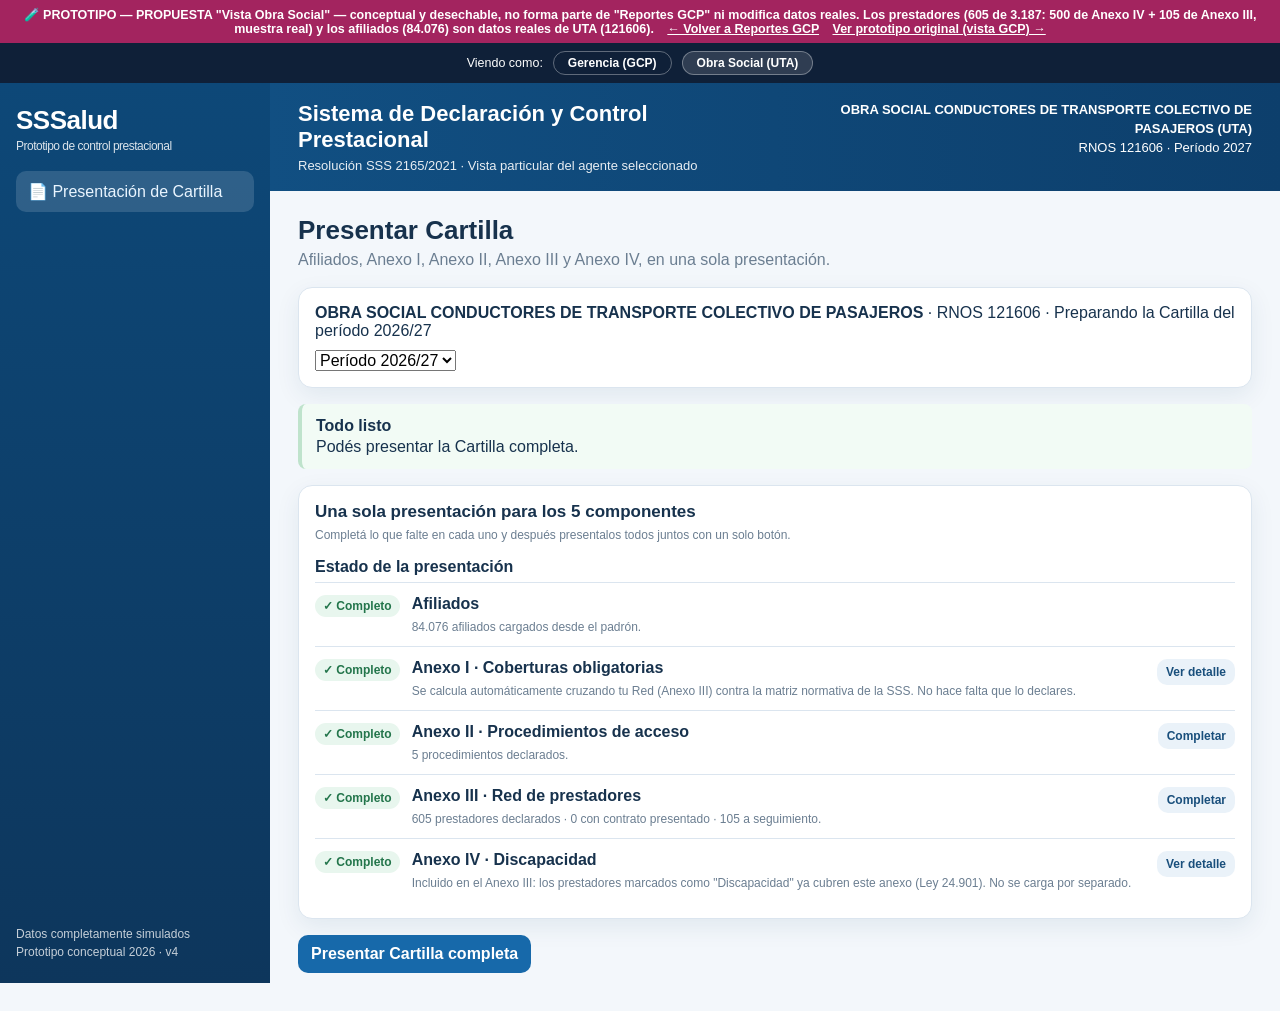
==== commit ac38f247: "Sincronizacion en vivo entre Vista OS y Vista GCP + fixes de datos: - Ambas vistas ahora comparten l" ====
--- a/prototipo-2165-uta-os.html
+++ b/prototipo-2165-uta-os.html
@@ -36,11 +36,13 @@
 .multi-select summary::-webkit-details-marker{display:none}
 .multi-select summary::after{content:'▾';color:var(--muted);font-size:11px}
 .multi-select[open] summary{border-color:var(--blue)}
-.multi-select .ms-menu{position:absolute;z-index:30;top:calc(100% + 4px);left:0;background:#fff;border:1px solid #cddae6;border-radius:10px;box-shadow:0 10px 26px rgba(15,40,70,.18);padding:8px;width:max-content;min-width:210px;max-width:340px;max-height:280px;overflow-y:auto;overflow-x:hidden;box-sizing:border-box}
+.multi-select .ms-menu{position:absolute;z-index:30;top:calc(100% + 4px);left:0;background:#fff;border:1px solid #cddae6;border-radius:10px;box-shadow:0 10px 26px rgba(15,40,70,.18);padding:8px;width:max-content;min-width:210px;max-height:280px;overflow-y:auto;overflow-x:hidden;box-sizing:border-box}
 .multi-select .ms-actions{display:flex;gap:12px;margin-bottom:6px;padding-bottom:6px;border-bottom:1px solid var(--line);font-size:12px}
 .multi-select .ms-actions button{background:none;border:0;color:var(--blue);cursor:pointer;font-weight:700;padding:0}
-.multi-select .ms-menu label{display:flex;align-items:center;gap:9px;padding:6px 6px;font-size:13px;white-space:nowrap;border-radius:6px;cursor:pointer;box-sizing:border-box}
-.multi-select .ms-menu label input{flex:none;margin:0}
+.multi-select .ms-menu label{display:flex;align-items:center;gap:8px;padding:6px 4px 6px 0;font-size:13px;white-space:nowrap;border-radius:6px;cursor:pointer;box-sizing:border-box}
+.multi-select .ms-menu label input[type=checkbox]{-webkit-appearance:none;appearance:none;flex:0 0 15px;margin:0;padding:0;width:15px;min-width:15px;max-width:15px;height:15px;box-sizing:border-box;border:1.5px solid #9db3c4;border-radius:3px;background:#fff;cursor:pointer;position:relative}
+.multi-select .ms-menu label input[type=checkbox]:checked{background:var(--blue);border-color:var(--blue)}
+.multi-select .ms-menu label input[type=checkbox]:checked::after{content:'';position:absolute;left:4px;top:1px;width:4px;height:8px;border:solid #fff;border-width:0 2px 2px 0;transform:rotate(45deg)}
 .multi-select .ms-menu label span{white-space:nowrap}
 .multi-select .ms-menu label:hover{background:#f3f7fb}
 .plain-list{font-size:13px;line-height:1.4}
@@ -298,7 +300,7 @@
       <section class="page" id="page-red">
         <div class="pagehead"><div><h2>Red y mecanismos de cobertura</h2><p>La OS declara cada prestador una sola vez y selecciona toda la capacidad que tiene disponible con él.</p></div><button class="btn primary" id="newProvider">+ Declarar prestador</button></div>
         <div class="callout"><strong>Carga simplificada</strong>Una declaración por prestador/sede. La OS marca tipos, especialidades y capacidades en un único formulario; el sistema las desagrega internamente para cruzarlas con PMO, leyes especiales, padrón y suficiencia.</div>
-        <div class="filters"><input id="providerSearch" placeholder="Prestador, localidad, tipo o prestación"><select id="providerProvince"><option value="">Todas las provincias</option></select><details class="multi-select" id="providerTipoSelect"><summary><span id="providerTipoSummary">Todos los tipos</span></summary><div class="ms-menu"><div class="ms-actions"><button type="button" onclick="tipoSelectAll(true)">Todos</button><button type="button" onclick="tipoSelectAll(false)">Ninguno</button></div><div id="providerTipoOptions"></div></div></details><select id="providerMode"><option value="">Todas las modalidades</option><option>Contrato directo</option><option>Pago por prestación</option><option>Convenio regional</option><option>Derivación garantizada</option></select><select id="providerContract"><option value="">Contrato: Todos</option><option value="presentado">Presentado</option><option value="no428">N/C (428/99)</option><option value="seguimiento">Sin contrato — a seguimiento</option><option value="otros">Sin contrato — otros motivos</option></select></div>
+        <div class="filters"><input id="providerSearch" placeholder="Prestador, localidad, tipo o prestación"><select id="providerProvince"><option value="">Todas las provincias</option></select><details class="multi-select" id="providerTipoSelect"><summary><span id="providerTipoSummary">Todos los tipos</span></summary><div class="ms-menu"><div id="providerTipoOptions"></div></div></details><select id="providerMode"><option value="">Todas las modalidades</option><option>Contrato directo</option><option>Pago por prestación</option><option>Convenio regional</option><option>Derivación garantizada</option></select><select id="providerContract"><option value="">Contrato: Todos</option><option value="presentado">Presentado</option><option value="no428">N/C (428/99)</option><option value="seguimiento">Sin contrato — a seguimiento</option><option value="otros">Sin contrato — otros motivos</option></select></div>
         <div class="mini-note" style="margin-bottom:8px"><b>Contrato:</b> refleja si hay Nº de EX o PDF cargado. No indica si el prestador está habilitado — eso ya lo garantiza REFES/REFEPS al momento de declararlo.</div>
         <div class="tablewrap"><table class="table providers-table"><thead><tr id="providerHeadRow"><th>Prestador</th><th>Ubicación</th><th>Tipo(s)</th><th>Prestación</th><th>Modalidad</th><th>Contrato</th><th></th></tr></thead><tbody id="providerRows"></tbody></table></div>
       </section>
@@ -989,7 +991,6 @@
   {name:"CASAÑA FLORENCIA MICAELA",cuit:'S/D',refes:"REFES-UTA-200497",province:"Buenos Aires",district:"Florencio Varela",city:"Florencio Varela",age:'Ambos',types:["Discapacidad","Ambulatorio / Especialista"],services:["Terapia Ocupacional"],mode:'Contrato directo',urgency:"No corresponde",validity:'01/08/2026 - 31/07/2027',notes:'',status:"Acreditado"},
   {name:"DI DIEGO GLADYS MARIELA",cuit:'S/D',refes:"REFES-UTA-200498",province:"Buenos Aires",district:"Lomas de Zamora",city:"Lomas de Zamora",age:'Ambos',types:["Discapacidad","Ambulatorio / Especialista"],services:["Psicología"],mode:'Contrato directo',urgency:"No corresponde",validity:'01/08/2026 - 31/07/2027',notes:'',status:"Acreditado"},
   {name:"TRANSPORTE DOUCET HNOS. SRL",cuit:'S/D',refes:"REFES-UTA-200499",province:"Buenos Aires",district:"San Isidro",city:"San Isidro",age:'Ambos',types:["Discapacidad","Urgencias / Emergencias"],services:["Transporte"],mode:'Contrato directo',urgency:"Sí - sin autorización previa",validity:'01/08/2026 - 31/07/2027',notes:"Prestador cargado en Anexo IV, pendiente de revisión de datos completos.",status:"Observación"},
-,
   {name:"DR. GUBERMAN MIRKO MANUEL",cuit:"30703654092",refes:"REFES-UTA3-300000",province:"Jujuy",district:"Dr. Manuel Belgrano",city:"San Salvador de Jujuy",age:"AMBOS",types:["Ambulatorio / Especialista"],services:["Oftalmología"],mode:"Contrato directo",urgency:"No corresponde",validity:'01/08/2026 - 31/07/2027',notes:'',status:'Acreditado',contract:{ex:'',file:false,motivo:null}},
   {name:"SANATORIO ANTARTIDA SRL",cuit:"30585546107",refes:"REFES-UTA3-300001",province:"Chaco",district:"San Fernando Chaco",city:"Resistencia",age:"AMBOS",types:["Ambulatorio / Especialista"],services:["Cirugía plástica reparadora"],mode:"Contrato directo",urgency:"No corresponde",validity:'01/08/2026 - 31/07/2027',notes:'',status:'Acreditado',contract:{ex:'',file:false,motivo:null}},
   {name:"DR JURE FRANCISCO ABRAHAM",cuit:"30703654092",refes:"REFES-UTA3-300002",province:"Jujuy",district:"Dr. Manuel Belgrano",city:"San Salvador de Jujuy",age:"AMBOS",types:["Ambulatorio / Especialista"],services:["Oftalmología"],mode:"Contrato directo",urgency:"No corresponde",validity:'01/08/2026 - 31/07/2027',notes:'',status:'Acreditado',contract:{ex:'',file:false,motivo:null}},
@@ -1103,6 +1104,15 @@
   {id:'INC-24116',city:'Esquel',service:'Urgencias',provider:'Hospital Zonal',reason:'R04 - Exigencia de autorización',date:'10/09/2026',status:'Abierto'}
  ]
 };
+// --- Sincronización con la Vista GCP (Gerencia): la red de prestadores se comparte entre ambas vistas del prototipo, sin necesidad de "presentar" nada ---
+const SHARED_PROVIDERS_KEY = 'proto2165_shared_providers_v1';
+(function(){
+  try{
+    const shared = localStorage.getItem(SHARED_PROVIDERS_KEY);
+    if(shared){ state.providers = JSON.parse(shared); }
+    else { localStorage.setItem(SHARED_PROVIDERS_KEY, JSON.stringify(state.providers)); }
+  }catch(e){}
+})();
 // --- Contratos de la red (Ley 24.901 exceptúa a discapacidad de la obligación de contrato) ---
 const CONTRACT_REASONS = [
   { id:'bajo_volumen', label:'Bajo volumen', full:'Bajo volumen de afiliados en la zona', follow:false, extra:'afiliados' },
@@ -1190,7 +1200,7 @@
  ['Traslado sanitario','Central 24/7','Según necesidad clínica','Cumple'],
  ['Orientación al beneficiario','0800 + web','24/7 para urgencias','Cumple']
 ];
-function save(){localStorage.setItem('proto2165_v2_os',JSON.stringify(state))}
+function save(){localStorage.setItem('proto2165_v4_os',JSON.stringify(state));try{localStorage.setItem(SHARED_PROVIDERS_KEY,JSON.stringify(state.providers))}catch(e){}}
 function toast(msg){const t=document.getElementById('toast');t.textContent=msg;t.classList.add('show');setTimeout(()=>t.classList.remove('show'),2300)}
 function nav(page){document.querySelectorAll('.page').forEach(p=>p.classList.remove('active'));document.getElementById('page-'+page).classList.add('active');document.querySelectorAll('#nav button').forEach(b=>b.classList.toggle('active',b.dataset.page===page));updateTopbar(page);window.scrollTo({top:0,behavior:'smooth'});if(page==='presentacion-os')renderOsChecklist();renderVolverBanner(page)}
 let currentRole = localStorage.getItem('proto2165_os_role')||'os';
@@ -1435,6 +1445,13 @@
 ['agentSearch','agentStatus','agentProvince'].forEach(id=>document.getElementById(id).addEventListener('input',renderAgents));
 
 renderLaws();renderProviders();renderModalidades();llenarFiltrosSuficiencia();renderSuff();renderComplaints();renderProcedures();renderAgents();updateOSViews();updateTopbar('inicio');
+window.addEventListener('storage',function(e){
+  if(e.key===SHARED_PROVIDERS_KEY && e.newValue){
+    try{ state.providers = JSON.parse(e.newValue); }catch(err){ return; }
+    renderProviders(); llenarFiltrosSuficiencia(); renderSuff(); renderAgents(); updateOSViews();
+    toast('La red de prestadores se actualizó (cambio reflejado desde la otra vista)');
+  }
+});
 document.addEventListener('click', e => { const ms=document.getElementById('providerTipoSelect'); if(ms && ms.open && !ms.contains(e.target)) ms.open=false; });
 applyRoleUI();
 if(location.hash && location.hash.startsWith('#page-')){const p=location.hash.replace('#page-','');if(document.getElementById('page-'+p))nav(p);}
